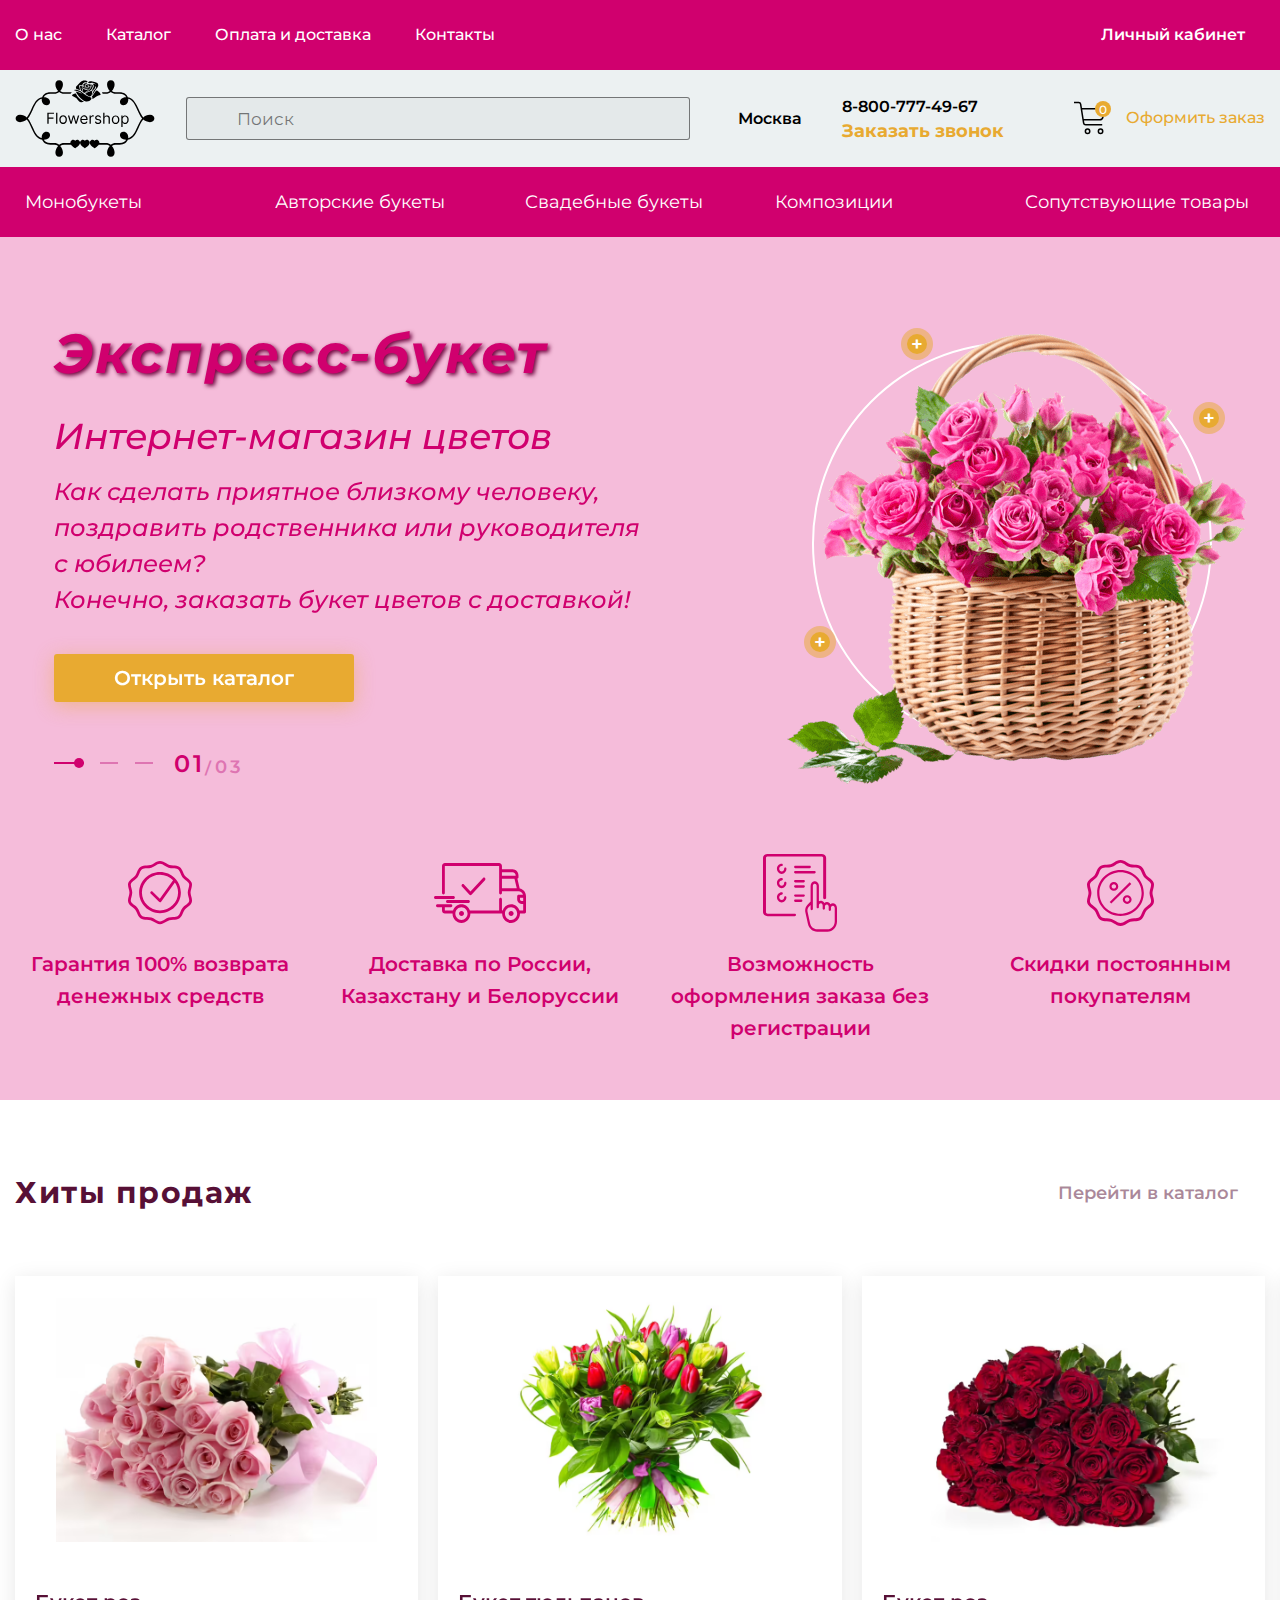
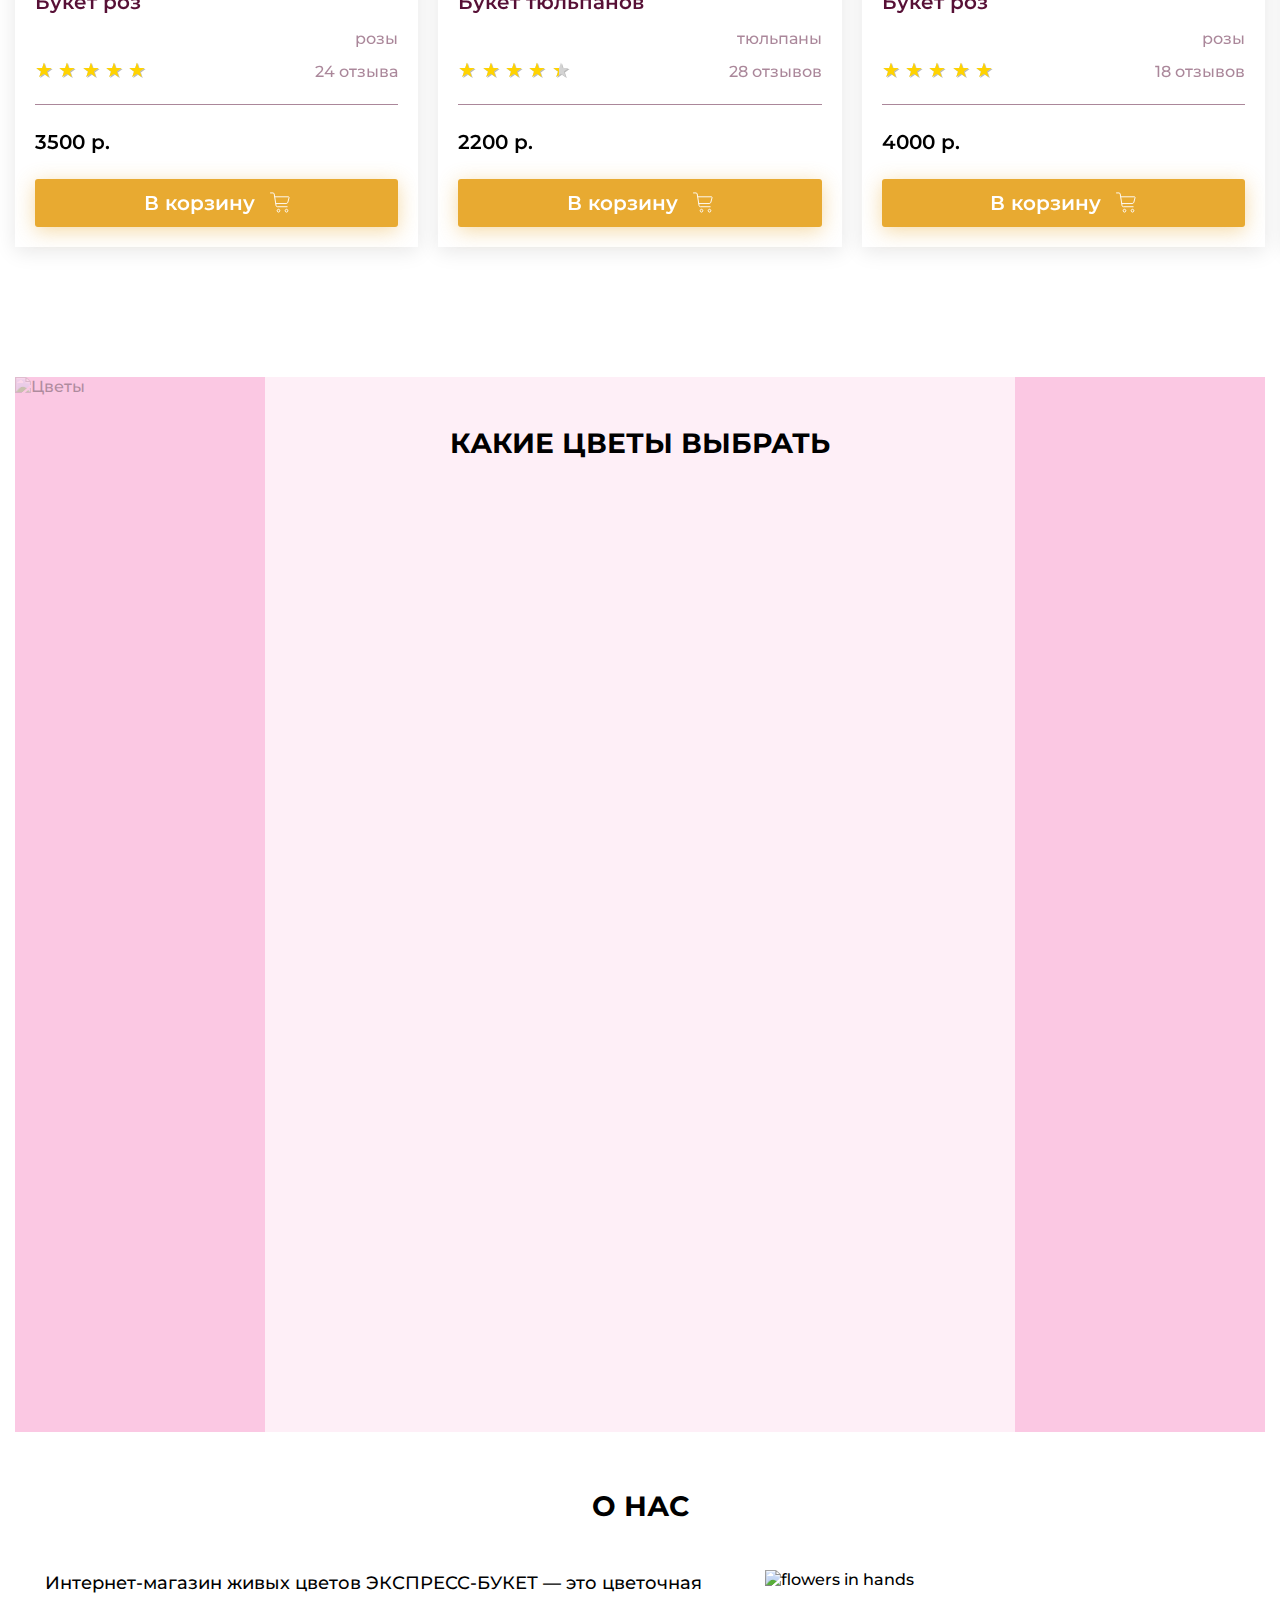
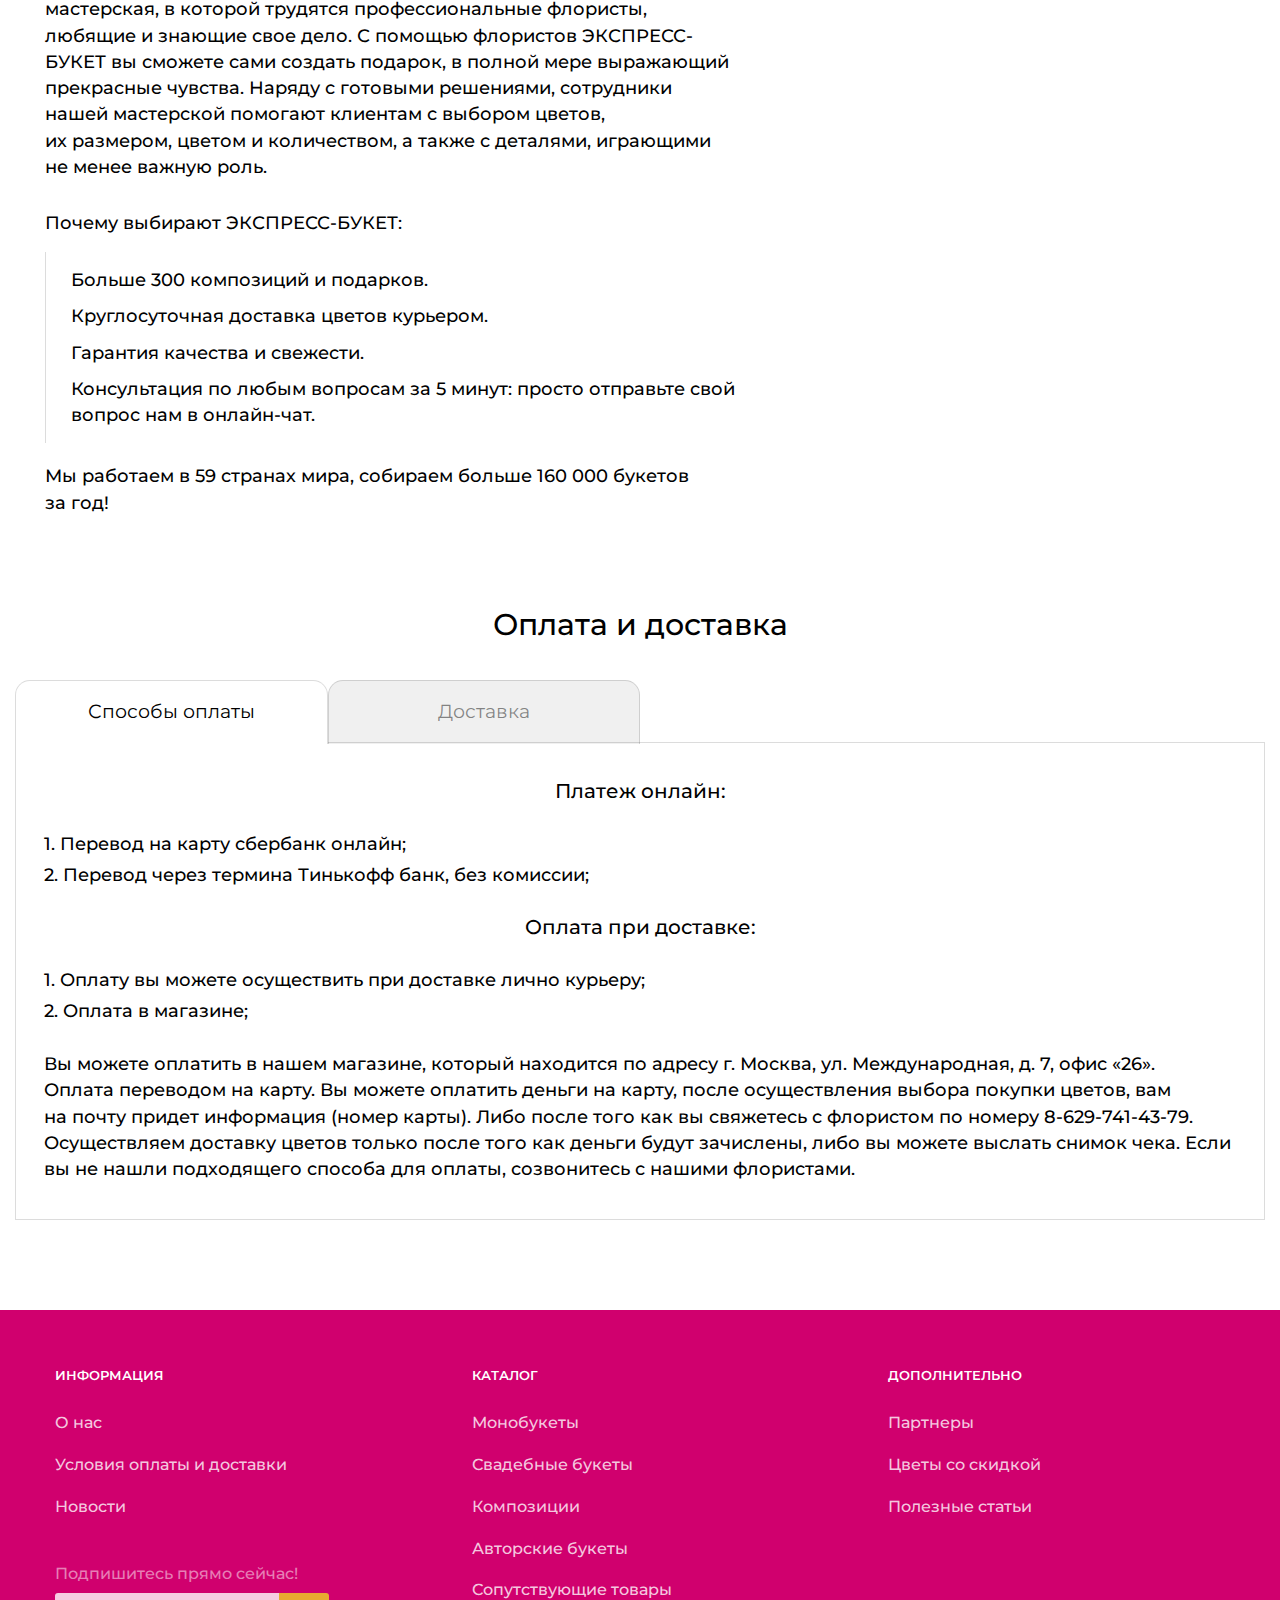
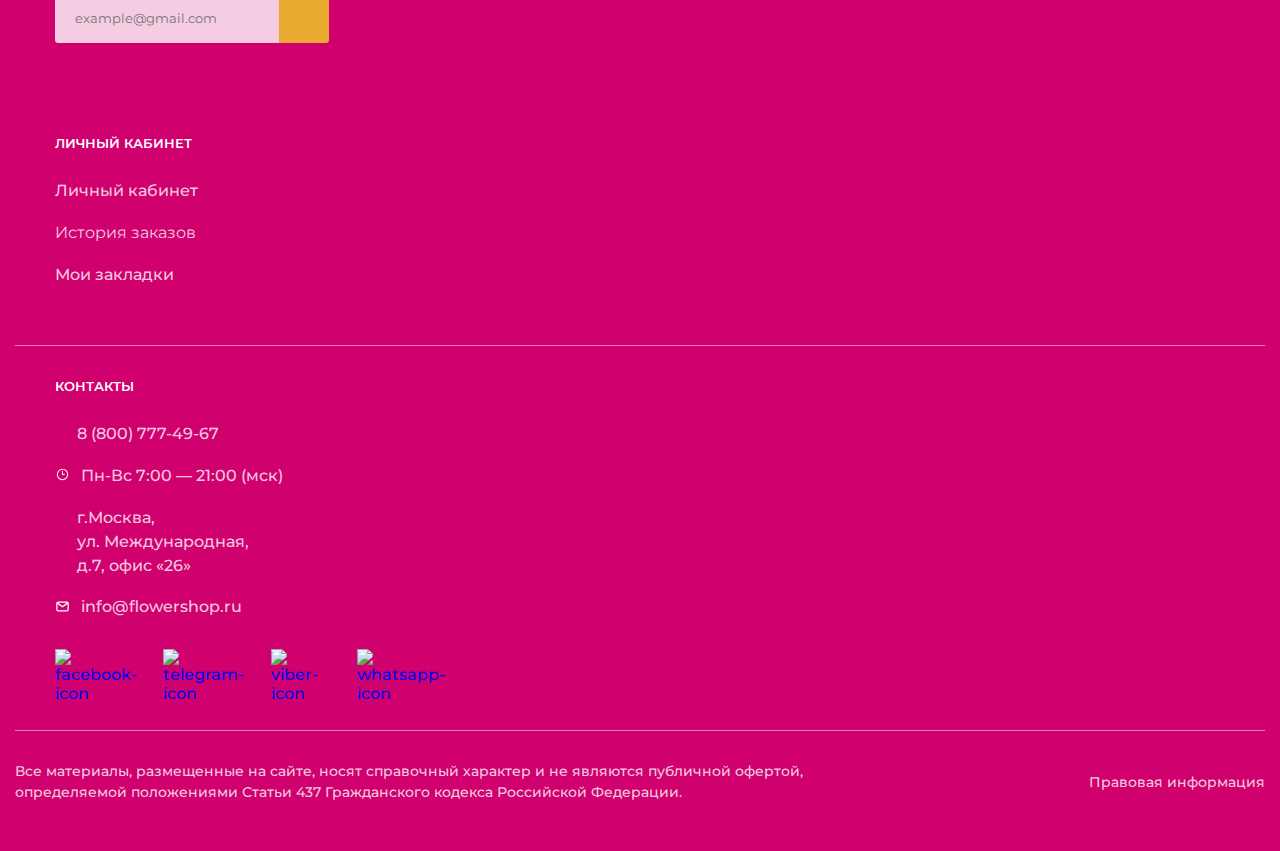
==== index.html @ 15060a53 "Add files via upload" ====
<!DOCTYPE html>
<html lang="ru">
  <head>
    <meta charset="UTF-8">
    <meta http-equiv="X-UA-Compatible" content="IE=edge">
    <meta name="viewport" content="width=device-width, initial-scale=1.0">
    <meta name="description" content="Flowershop. Delivery. E-commerce">

    <link rel="icon" href="./favicon.ico">
    <link rel="icon" href="./files/favicon.svg" type="image/svg+xml">
    <link rel="apple-touch-icon" sizes="180x180" href="./files/apple-touch-icon.png">
    <link rel="manifest" href="./files/site.webmanifest">

    <!-- <script src="https://api-maps.yandex.ru/2.1/?apikey=0401e6a7-9541-4480-8a54-eed6229743ea&lang=ru_RU&_v=20240119103623"></script> -->
    <link rel="preconnect" href="https://fonts.googleapis.com">
    <link rel="preconnect" href="https://fonts.gstatic.com" crossorigin>
    <link href="https://fonts.googleapis.com/css2?family=Montserrat:wght@400;500;600;700&display=swap&_v=20240119103623" rel="stylesheet">
    <link rel="stylesheet" href="css/style.min.css?_v=20240119103623">
    <title>Экспресс-букет</title>
</head>
  <body style="height:100vh;overflow:hidden">
      <div class="loader">
          <div class="loader__inner"></div>
      </div>
    <div class="wrapper">

      <header class="header" id="header">

    <div class="header__top top-header">
        <div class="top-header__container">
            <nav class="top-header__menu menu-top-header">
                <ul data-da="menu__body,0,991.98" class="menu-top-header__list">
                    <li class="menu-top-header__item"><a href="index.html#about" class="menu-top-header__link"><span>О нас</span></a></li>
                    <li class="menu-top-header__item menu-top-header__item_catalog"><a href="catalog.html"  class="menu-top-header__link menu-top-header__link_catalog _icon-arrowdown"><span>Каталог</span></a></li>
                    <li class="menu-top-header__item"><a href="index.html#payment" class="menu-top-header__link"><span>Оплата и доставка</span></a></li>
                    <!-- <li class="menu-top-header__item"><a href="catalog.html" class="menu-top-header__link"><span>Каталог</span></a></li> -->
                    <li class="menu-top-header__item"><a href="#contacts" class="menu-top-header__link"><span>Контакты</span></a></li>
                </ul>
            </nav>
            <button data-popup="#login" class="top-header__user _icon-user popup-link" aria-label="Войти в личный кабинет"><span>Личный кабинет</span></button>

<div id="login" class="popup popup_login">
    <div class="popup_login__body popup__body">
        <div class="popup_login__content popup__content">
            <button class="popup_login__close popup__close close-popup">Х</button>
            <div class="popup_login__title popup__title">Вход</div>
            <form>
                <div class="popup_login__email">
                    <label for="email" class="popup_login__text popup__text">Имя пользователя или Email</label>
                    <input id="email" type="text" autocomplete="on">
                </div>
                <div class="popup_login__password">
                    <label for="password" class="popup_login__text popup__text">Пароль</label>
                    <input id="password" type="password">
                    <a href="#!" class="popup_login__link">Забыли пароль?</a>
                </div>
                <a href="personal.html" class="popup_login__btn popup__button button">Войти</a>
            </form>
            <a href="#!" class="popup_login__link">Регистрация</a>
        </div>
    </div>
</div>

            <nav hidden class="menu">
                <button type="button" class="menu__icon icon-menu" aria-label="Кнопка открытия меню"><span></span></button>
                <div class="menu__body"></div>
            </nav>
        </div>
    </div>

    <div class="header__body body-header">
        <div class="body-header__container">
            <a href="index.html" class="body-header__logo">
                <img class="body-header__logo-img" src="img/icons/logo.svg" alt="logo" width="140" height="77">
            </a>
            <div data-da="catalog-header__container,0,479.98" class="body-header__search">
                <form action="#" class="search-header">
                    <button type="submit" class="search-header__button _icon-search" aria-label="Search"></button>
                    <input autocomplete="off" type="text" name="form[]" data-error="Ошибка" placeholder="Поиск" class="search-header__input">
                </form>
            </div>
            <div class="body-header__actions actions-header">
                <a href="#contacts" class="actions-header__location _icon-location"><span>Москва</span></a>
                <div data-da="top-header__container,0,991.98" class="actions-header__phones phones-header">
                    <div data-spollers class="phones-header__items">
                        <div class="phones-header__item">
                            <a href="tel:88007774967" class="phones-header__phone" aria-label="Позвонить нам по номеру 8-800-777-49-67"><span>8-800-777-49-67</span></a>
                            <button type="button" data-spoller class="phones-header__arrow _icon-arrowdown" aria-label="Открыть список номеров"></button>
                            <ul class="phones-header__list">
                                <li><a href="tel:88007774968" class="phones-header__phone">8-800-777-49-68</a></li>
                                <li><a href="tel:88007774969" class="phones-header__phone">8-800-777-49-69</a></li>
                                <li><a href="tel:88007774970" class="phones-header__phone">8-800-777-49-70</a></li>
                            </ul>
                        </div>
                    </div>
                    <button type="button" data-popup="#callback" class="phones-header__callback popup-link">Заказать звонок</button>

<div id="callback" class="popup popup_callback">
    <div class="popup_callback__body popup__body">
        <div class="popup_callback__content popup__content">
            <button class="popup_callback__close popup__close close-popup">Х</button>
            <div class="popup_callback__title popup__title">Заказать обратный звонок</div>
            <form>
                <input type="text" placeholder="Ваше имя" name="callback-name">
                <input type="text" placeholder="Номер телефон" name="callback-phone" required="">
                <button class="popup_callback__button popup__button button" type="submit">Отправить</button>
            </form>
            <p>Нажимая на кнопку «Отправить», вы принимаете <a href="#!" class="popup_callback__link popup__link">соглашение на обработку персональных данных.</a></p>
        </div>

    </div>
</div>

                </div>
                <a href="catalog.html" data-da="top-header__container,2,991.98" class="actions-header__favourite _icon-favourite" aria-label="Перейти в избранное"></a>
                <div data-da="top-header__container,2,991.98">
                    <a href="#!"  data-popup="#cart" class="actions-header__cart cart-header popup-link">
                        <div class="cart-header__icon _icon-cart">
                            <img class="cart-header__icon-black" src="img/icons/cart-black.svg" alt="cart" width="32" height="34">
                            <img class="cart-header__icon-white" src="img/icons/cart-white.svg" alt="cart" width="32" height="34">
                            <span>0</span>
                        </div>
                        <div class="cart-header__body">
                            <!-- <div class="cart-header__sum">0 р.</div> -->
                            <div class="cart-header__link">Оформить заказ</div>
                        </div>
                    </a>

<div id="cart" class="popup popup_cart">
    <div class="popup_cart__body popup__body">
        <div class="popup_cart__content-wrapper">
            <button class="popup_cart__close popup__close close-popup">Х</button>
            <div class="popup_cart__content popup__content">

                <div class="popup_cart__title popup__title">Оформление заказа</div>
                <div class="popup_cart__block">
                    <div class="popup_cart__items">
                        <!-- <div class="popup_cart__item">                 
                            <div class="popup_cart__image">
                                <img src="../img/products-images/mono/herbers.jpg" alt="">
                            </div>
                            <div class="popup_cart__desc">Lorem ipsum.</div>
                            <div class="popup_cart__quantity quantity quantity-popup-cart ">
                                <button type="button" class="quantity-popup-cart__button quantity__button quantity__button_minus" data-sign="minus">-</button>
                                <form class="quantity-popup-cart__input quantity__input">
                                    <input  type="text" min="1" value="1">
                                </form>                             
                                <button type="button" class="quantity-popup-cart__button quantity__button quantity__button_plus" data-sign="plus">+</button> 
                            </div>
                            <div class="popup_cart__sum-block">
                                <div class="popup_cart__sum">4499.00<span>p.</span></div>
                            </div>                      
                            <buttom class="popup_cart__remove">x</buttom>  
                        </div>
                        
                        <div class="popup_cart__item">                     
                                <div class="popup_cart__image">
                                    <img src="../img/products-images/mono/herbers.jpg" alt="">
                                </div>
                                <div class="popup_cart__desc">Lorem ipsum.</div>
                                <div class="popup_cart__quantity quantity quantity-popup-cart ">
                                    <button type="button" class="quantity-popup-cart__button quantity__button quantity__button_minus" data-sign="minus">-</button>
                                    <form class="quantity-popup-cart__input quantity__input">
                                        <input  type="text" min="1" value="1">
                                    </form>                             
                                    <button type="button" class="quantity-popup-cart__button quantity__button quantity__button_plus" data-sign="plus">+</button> 
                                </div>
                                <div class="popup_cart__sum-block">
                                    <div class="popup_cart__sum"> 4499.00 <span> p.</span></div>
                                </div>                           
                                <buttom class="popup_cart__remove">x</buttom>  
                            </div> -->
                    </div>
                    <div class="popup_cart__lower-part">
                        <div class="popup_cart__delivery">
                            <div class="popup_cart__delivery-title">Доставка</div>
                            <div class="popup_cart__checkbox">
                                <input id="c_10" class="checkbox__input" type="radio" value="1" name="delivery">
                                <label for="c_10" class="checkbox__label"><span class="checkbox__text">Доставка курьером 200р.</span></label>
                            </div>
                            <div class="popup_cart__checkbox">
                                <input id="c_11" checked class="checkbox__input" type="radio" value="2" name="delivery">
                                <label for="c_11" class="checkbox__label"><span class="checkbox__text">Самовывоз</span></label>
                            </div>
                        </div>
                        <div class="popup_cart__total">Итого: <span></span></div>
                        <button type="button" class="popup_cart__button button">Оформить заказ</button>
                    </div>
                </div>

            </div>
        </div>
    </div>
</div>

<div id="notice" data-popup="self-closing" class="popup popup_notice">
    <div class="popup_notice__body popup__body">
        <div class="popup_notice__content popup__content">
            <div class="popup_notice__title popup__title">Товар добавлен в корзину</div>
            <div class="popup_notice__item">
                    <div class="popup_notice__image">
                        <!-- <img src="" alt=""> -->
                    </div>
                    <div class="popup_notice__text">
                        <div class="popup_notice__title"></div>
                        <div class="popup_notice__desc"></div>
                    </div>
                    <div class="popup_notice__price"></div>
            </div>
        </div>
    </div>
</div>

                </div>
            </div>
        </div>
    </div>

    <!-- <div class="header__catalog catalog-header">
        <div class="catalog-header__container">
            <nav class="catalog-header__menu menu-catalog">
                <button type="button" class="menu-catalog__back">
                    <img src="img/icons/arrow-left.svg" alt="arrow-left" width="20" height="20">Назад
                </button>
                <ul class="menu-catalog__list">
                    <li class="menu-catalog__item"><button data-parent="1" class="menu-catalog__link">Монобукеты</button></li>
                    <li class="menu-catalog__item"><button data-parent="2" class="menu-catalog__link">Авторские букеты</button></li>
                    <li class="menu-catalog__item"><button data-parent="3" class="menu-catalog__link">Свадебные букеты</button></li>
                    <li class="menu-catalog__item"><button data-parent="4" class="menu-catalog__link">Композиции</button></li>
                    <li class="menu-catalog__item"><button data-parent="5" class="menu-catalog__link">Сопутствующие товары</button></li>
                </ul>
                <div class="menu-catalog__sub-menu sub-menu-catalog">
                    <button type="button" class="sub-menu-catalog__back">
                        <img src="img/icons/arrow-left.svg" alt="arrow-left" width="20" height="20">Назад
                    </button>
                    
                    <div class="sub-menu-catalog__container">
                        <div hidden data-submenu="1" class="sub-menu-catalog__block">                              
                            <div class="sub-menu-catalog__category">
                                <a href="catalog.html" class="sub-menu-catalog__link-category">Розы</a>
                            </div>                                
                            <div class="sub-menu-catalog__category">
                                <a href="catalog.html" class="sub-menu-catalog__link-category">Гортензии</a>
                            </div>
                            <div class="sub-menu-catalog__category">
                                <a href="catalog.html" class="sub-menu-catalog__link-category">Тюльпаны</a>
                            </div>
                            <div class="sub-menu-catalog__category">
                                <a href="catalog.html" class="sub-menu-catalog__link-category">Лилии</a>
                            </div> 
                            <div class="sub-menu-catalog__category">
                                <a href="catalog.html" class="sub-menu-catalog__link-category">Хризантемы</a>
                            </div> 
                            <div class="sub-menu-catalog__category">
                                <a href="catalog.html" class="sub-menu-catalog__link-category">Пионы</a>
                            </div> 
                            <div class="sub-menu-catalog__category">
                                <a href="catalog.html" class="sub-menu-catalog__link-category">Подсолнухи</a>
                            </div> 
                            <div class="sub-menu-catalog__category">
                                <a href="catalog.html" class="sub-menu-catalog__link-category">Орхидеи</a>
                            </div>
                        </div>

                        <div hidden data-submenu="2" class="sub-menu-catalog__block"> 
                            <div class="sub-menu-catalog__category">
                                <a href="catalog.html" class="sub-menu-catalog__link-category">до 2000р.</a>
                            </div>
                            <div class="sub-menu-catalog__category">
                                <a href="catalog.html" class="sub-menu-catalog__link-category">от 2000 до 4000р.</a>
                            </div>  
                            <div class="sub-menu-catalog__category">
                                <a href="catalog.html" class="sub-menu-catalog__link-category">от 4000р.</a>
                            </div>                            
                        </div>      
                        
                        <div hidden data-submenu="3" class="sub-menu-catalog__block">
                            <div class="sub-menu-catalog__category">
                                <a href="catalog.html" class="sub-menu-catalog__link-category">Каллы</a>
                            </div>
                            <div class="sub-menu-catalog__category">
                                <a href="catalog.html" class="sub-menu-catalog__link-category">Гортензии</a>
                            </div>                            
                            <div class="sub-menu-catalog__category">
                                <a href="catalog.html" class="sub-menu-catalog__link-category">Лилии</a>
                            </div> 
                            <div class="sub-menu-catalog__category">
                                <a href="catalog.html" class="sub-menu-catalog__link-category">Розы</a>
                            </div>                             
                            <div class="sub-menu-catalog__category">
                                <a href="catalog.html" class="sub-menu-catalog__link-category">Орхидеи</a>
                            </div> 
                            <div class="sub-menu-catalog__category">
                                <a href="catalog.html" class="sub-menu-catalog__link-category">Микс</a>
                            </div>        
                        </div>
                        <div hidden data-submenu="4" class="sub-menu-catalog__block">                                
                            <div class="sub-menu-catalog__category">
                                <a href="catalog.html" class="sub-menu-catalog__link-category">В коробке</a>
                            </div>                             
                            <div class="sub-menu-catalog__category">
                                <a href="catalog.html" class="sub-menu-catalog__link-category">В корзине</a>
                            </div>                       
                        </div>
                        <div hidden data-submenu="5" class="sub-menu-catalog__block">
                            <div class="sub-menu-catalog__category">
                                <a href="catalog.html" class="sub-menu-catalog__link-category">Фруктовые наборы</a>
                            </div>
                            <div class="sub-menu-catalog__category">
                                <a href="catalog.html" class="sub-menu-catalog__link-category">Открытки</a>
                            </div> 
                            <div class="sub-menu-catalog__category">
                                <a href="catalog.html" class="sub-menu-catalog__link-category">Мягкие игрушки</a>
                            </div>
                            <div class="sub-menu-catalog__category">
                                <a href="catalog.html" class="sub-menu-catalog__link-category">Сладкие подарки</a>
                            </div> 
                            <div class="sub-menu-catalog__category">
                                <a href="catalog.html" class="sub-menu-catalog__link-category">Воздушные шары</a>
                            </div>                                 
                        </div> 
                    </div>                  

                </div> 
            </nav>
        </div>
    </div> -->

    <div class="header__catalog catalog-header">
        <div class="catalog-header__container">
            <nav class="catalog-header__menu menu-catalog">
                <button type="button" class="menu-catalog__back">
                    <img src="img/icons/arrow-left.svg" alt="arrow-left" width="20" height="20">Назад
                </button>
                <ul class="menu-catalog__list">
                    <li class="menu-catalog__item"><button data-parent="1" class="menu-catalog__link">Монобукеты</button></li>
                    <li class="menu-catalog__item"><button data-parent="2" class="menu-catalog__link">Авторские букеты</button></li>
                    <li class="menu-catalog__item"><button data-parent="3" class="menu-catalog__link">Свадебные букеты</button></li>
                    <li class="menu-catalog__item"><button data-parent="4" class="menu-catalog__link">Композиции</button></li>
                    <li class="menu-catalog__item"><button data-parent="5" class="menu-catalog__link">Сопутствующие товары</button></li>
                </ul>
                <div class="menu-catalog__sub-menu sub-menu-catalog">
                    <button type="button" class="sub-menu-catalog__back">
                        <img src="img/icons/arrow-left.svg" alt="arrow-left" width="20" height="20">Назад
                    </button>

                    <div class="sub-menu-catalog__container">
                        <div hidden data-submenu="1" class="sub-menu-catalog__block">
                            <div class="sub-menu-catalog__category">
                                <a href="catalog.html" class="sub-menu-catalog__link-category">Розы</a>
                            </div>
                            <div class="sub-menu-catalog__category">
                                <a href="catalog.html" class="sub-menu-catalog__link-category">Гортензии</a>
                            </div>
                            <div class="sub-menu-catalog__category">
                                <a href="catalog.html" class="sub-menu-catalog__link-category">Тюльпаны</a>
                            </div>
                            <div class="sub-menu-catalog__category">
                                <a href="catalog.html" class="sub-menu-catalog__link-category">Лилии</a>
                            </div>
                            <div class="sub-menu-catalog__category">
                                <a href="catalog.html" class="sub-menu-catalog__link-category">Хризантемы</a>
                            </div>
                            <div class="sub-menu-catalog__category">
                                <a href="catalog.html" class="sub-menu-catalog__link-category">Пионы</a>
                            </div>
                            <div class="sub-menu-catalog__category">
                                <a href="catalog.html" class="sub-menu-catalog__link-category">Подсолнухи</a>
                            </div>
                            <div class="sub-menu-catalog__category">
                                <a href="catalog.html" class="sub-menu-catalog__link-category">Орхидеи</a>
                            </div>
                        </div>

                        <div hidden data-submenu="2" class="sub-menu-catalog__block">
                            <div class="sub-menu-catalog__category">
                                <a href="catalog.html" class="sub-menu-catalog__link-category">до 2000р.</a>
                            </div>
                            <div class="sub-menu-catalog__category">
                                <a href="catalog.html" class="sub-menu-catalog__link-category">от 2000 до 4000р.</a>
                            </div>
                            <div class="sub-menu-catalog__category">
                                <a href="catalog.html" class="sub-menu-catalog__link-category">от 4000р.</a>
                            </div>
                        </div>

                        <div hidden data-submenu="3" class="sub-menu-catalog__block">
                            <div class="sub-menu-catalog__category">
                                <a href="catalog.html" class="sub-menu-catalog__link-category">Каллы</a>
                            </div>
                            <div class="sub-menu-catalog__category">
                                <a href="catalog.html" class="sub-menu-catalog__link-category">Гортензии</a>
                            </div>
                            <div class="sub-menu-catalog__category">
                                <a href="catalog.html" class="sub-menu-catalog__link-category">Лилии</a>
                            </div>
                            <div class="sub-menu-catalog__category">
                                <a href="catalog.html" class="sub-menu-catalog__link-category">Розы</a>
                            </div>
                            <div class="sub-menu-catalog__category">
                                <a href="catalog.html" class="sub-menu-catalog__link-category">Орхидеи</a>
                            </div>
                            <div class="sub-menu-catalog__category">
                                <a href="catalog.html" class="sub-menu-catalog__link-category">Микс</a>
                            </div>
                        </div>
                        <div hidden data-submenu="4" class="sub-menu-catalog__block">
                            <div class="sub-menu-catalog__category">
                                <a href="catalog.html" class="sub-menu-catalog__link-category">В коробке</a>
                            </div>
                            <div class="sub-menu-catalog__category">
                                <a href="catalog.html" class="sub-menu-catalog__link-category">В корзине</a>
                            </div>
                        </div>
                        <div hidden data-submenu="5" class="sub-menu-catalog__block">
                            <div class="sub-menu-catalog__category">
                                <a href="catalog.html" class="sub-menu-catalog__link-category">Фруктовые наборы</a>
                            </div>
                            <div class="sub-menu-catalog__category">
                                <a href="catalog.html" class="sub-menu-catalog__link-category">Открытки</a>
                            </div>
                            <div class="sub-menu-catalog__category">
                                <a href="catalog.html" class="sub-menu-catalog__link-category">Мягкие игрушки</a>
                            </div>
                            <div class="sub-menu-catalog__category">
                                <a href="catalog.html" class="sub-menu-catalog__link-category">Сладкие подарки</a>
                            </div>
                            <div class="sub-menu-catalog__category">
                                <a href="catalog.html" class="sub-menu-catalog__link-category">Воздушные шары</a>
                            </div>
                        </div>
                    </div>

                </div>
            </nav>
        </div>
    </div>
</header>

      <main class="page page_home">

        <section class="page__main-block main-block">
          <div class="main-block__container">
            <div class="main-block__body">

              <div class="swiper main-block__slider">
                <div class="main-block__swiper swiper-wrapper">

                  <div class="main-block__slide slide-main-block swiper-slide">
                    <div  class="slide-main-block__content">
                      <h2 data-swiper-parallax="-100" class="slide-main-block__title">Экспресс-букет</h2>
                      <div data-swiper-parallax="-150" class="slide-main-block__sub-title">Интернет-магазин цветов</div>
                      <div data-swiper-parallax="-200" class="slide-main-block__text">
                        Как сделать приятное близкому человеку, поздравить родственника или руководителя с юбилеем?<br />
                        Конечно, заказать букет цветов с доставкой!
                        <a href="catalog.html" class="slide-main-block__button button">Открыть каталог</a>
                      </div>
                    </div>

                  </div>
                  <div class="main-block__slide slide-main-block swiper-slide">
                    <div  class="slide-main-block__content">
                      <h2 data-swiper-parallax="-100" class="slide-main-block__title">Экспресс-букет</h2>
                      <div data-swiper-parallax="-150" class="slide-main-block__sub-title">Интернет-магазин цветов</div>
                      <div data-swiper-parallax="-200" class="slide-main-block__text">
                        Скидка 15% на первый заказ!<br />
                        Сроки акции: с 10.05.23 по 31.05.23.<br />
                        С полными правилами акции можно ознакомиться <a href="#" class="slide-main-block__link">здесь.</a>
                        <a href="catalog.html" class="slide-main-block__button button">Открыть каталог</a>
                      </div>
                    </div>
                  </div>

                  <div class="main-block__slide slide-main-block swiper-slide">
                    <div  class="slide-main-block__content">
                      <h2 data-swiper-parallax="-100" class="slide-main-block__title">Экспресс-букет</h2>
                      <div data-swiper-parallax="-150" class="slide-main-block__sub-title">Интернет-магазин цветов</div>
                      <div data-swiper-parallax="-200" class="slide-main-block__text">
                        Мы доставим радость вашим близким.<br />
                        Выбирайте все, что душе угодно.
                        <a href="catalog.html" class="slide-main-block__button button">Открыть каталог</a>
                      </div>
                    </div>
                  </div>

                </div>
                <div class="main-block__controll controll-main-block swiper-pagination">
                  <div class="controll-main-block__dots"></div>
                  <div class="controll-main-block__fraction fraction-controll">
                    <span class="fraction-controll__current">01</span> / <span class="fraction-controll__all">0</span>
                  </div>
                </div>

              </div>
              <div class="main-block__media media-main-block">
                <div class="media-main-block__body">
                  <div class="media-main-block__image">
                    <!-- <picture>                        
                        <source type="image/png" srcset="img/mainpage/main-block/flowers-300.png 1x, img/mainpage/main-block/flowers-511.png 2x" media="(max-width: 395px)">                        
                        <source type="image/png" srcset="img/mainpage/main-block/flowers-511.png 1x, img/mainpage/main-block/flowers-1022.png 2x"> 
                        <img src="img/mainpage/main-block/flowers-511.png" width="460" height="450" alt="flowers">
                    </picture> -->
                    <!-- <img src="img/mainpage/main-block/flowers-511.png" width="460" height="450" alt="flowers"
                          srcset="img/mainpage/main-block/flowers-300.png 300w, 
                                  img/mainpage/main-block/flowers-511.png 511w,
                                  img/mainpage/main-block/flowers-1022.png 1022w"
            
                          sizes="
                                (min-resolution: 2dppx) and (max-width: 395px) 511px,
                                (min-resolution: 2dppx) and (min-width: 396px) 1022px,

                                (min-resolution: 1dppx) and (max-width: 395px) 300px,
                                (min-resolution: 1dppx) and (min-width: 396px) 511px"> -->
                        <img src="img/mainpage/main-block/flowers-460.png" srcset="img/mainpage/main-block/flowers-460.png 1.5x, img/mainpage/main-block/flowers-920.png 2x" width="460" height="450" alt="flowers">
                  </div>

                  <div class="media-main-block__tips">
                    <a href="#payment" data-tippy-content="как сделать заказ" class="media-main-block__tip media-main-block__tip_1"><span>+</span></a>
                    <a href="#info" data-tippy-content="что выбрать" class="media-main-block__tip media-main-block__tip_2"><span>+</span></a>
                    <a href="#payment" data-tippy-content="как оплатить" class="media-main-block__tip media-main-block__tip_3"><span>+</span></a>
                  </div>
                </div>
              </div>
            </div>
            <div class="main-block__advantages advantages-main">
              <div class="advantages-main__item">
                <div class="advantages-main__icon">
                  <img src="img/mainpage/icons/check-icon.svg" alt="Иконка галочки" width="64" height="64">
                </div>
                <div class="advantages-main__text">Гарантия 100% возврата
                  денежных средств</div>
              </div>
              <div class="advantages-main__item">
                <div class="advantages-main__icon">
                  <img src="img/mainpage/icons/car.svg" alt="Иконка грузовика" width="92" height="60">
                </div>
                <div class="advantages-main__text">Доставка по России,
                  Казахстану и Белоруссии
                </div>
              </div>
              <div class="advantages-main__item">
                <div class="advantages-main__icon">
                  <img src="img/mainpage/icons/checklist.svg" alt="Иконка списка" width="74" height="78">
                </div>
                <div class="advantages-main__text">Возможность оформления
                  заказа без регистрации
                </div>
              </div>
              <div class="advantages-main__item">
                <div class="advantages-main__icon">
                  <img src="img/mainpage/icons/percent.svg" alt="Иконка процента" width="67" height="66">
                </div>
                <div class="advantages-main__text">Скидки постоянным
                  покупателям
                </div>
              </div>
            </div>
          </div>
        </section>

        <!-- <section class="page__catalog-cards catalog-cards">
          <div class="catalog-cards__container">

            <div class="catalog-cards__item item-catalog-cards">
              <div class="item-catalog-cards__body">
                <h3 class="item-catalog-cards__title">
                  <a href="" class="item-catalog-cards__link-title">Монобукеты</a>
                </h3>
                <ul class="item-catalog-cards__list">
                  <li class="item-catalog-cards__item"><a href="" class="item-catalog-cards__link">Розы</a></li>
                  <li class="item-catalog-cards__item"><a href="" class="item-catalog-cards__link">Пионы</a></li>
                  <li class="item-catalog-cards__item"><a href="" class="item-catalog-cards__link">Герберы</a></li>
                  <li class="item-catalog-cards__item"><a href="" class="item-catalog-cards__link">Смотреть все</a></li>
                </ul>                
              </div>
              <div class="item-catalog-cards__image">
                <img src="img/mainpage/catalog-cards/01.png" alt="букет">
              </div>
            </div>

            <div class="catalog-cards__item item-catalog-cards">
              <div class="item-catalog-cards__body">
                <h3 class="item-catalog-cards__title">
                  <a href="" class="item-catalog-cards__link-title">Авторские букеты</a>
                </h3>
                <ul class="item-catalog-cards__list">
                  <li class="item-catalog-cards__item"><a href="" class="item-catalog-cards__link">Розы</a></li>
                  <li class="item-catalog-cards__item"><a href="" class="item-catalog-cards__link">Пионы</a></li>
                  <li class="item-catalog-cards__item"><a href="" class="item-catalog-cards__link">Герберы</a></li>
                  <li class="item-catalog-cards__item"><a href="" class="item-catalog-cards__link">Смотреть все</a></li>
                </ul>                
              </div>
              <div class="item-catalog-cards__image">
                <img src="img/mainpage/catalog-cards/02.png" alt="букет">
              </div>
            </div>
            <div class="catalog-cards__item item-catalog-cards">
              <div class="item-catalog-cards__body">
                <h3 class="item-catalog-cards__title">
                  <a href="" class="item-catalog-cards__link-title">Свадебные букеты</a>
                </h3>
                <ul class="item-catalog-cards__list">
                  <li class="item-catalog-cards__item"><a href="" class="item-catalog-cards__link">Розы</a></li>
                  <li class="item-catalog-cards__item"><a href="" class="item-catalog-cards__link">Пионы</a></li>
                  <li class="item-catalog-cards__item"><a href="" class="item-catalog-cards__link">Герберы</a></li>
                  <li class="item-catalog-cards__item"><a href="" class="item-catalog-cards__link">Смотреть все</a></li>
                </ul>                
              </div>
              <div class="item-catalog-cards__image">
                <img src="img/mainpage/catalog-cards/03.png" alt="букет">
              </div>
            </div>
            <div class="catalog-cards__item item-catalog-cards">
              <div class="item-catalog-cards__body">
                <h3 class="item-catalog-cards__title">
                  <a href="" class="item-catalog-cards__link-title">Композиции</a>
                </h3>
                <ul class="item-catalog-cards__list">
                  <li class="item-catalog-cards__item"><a href="" class="item-catalog-cards__link">Розы</a></li>
                  <li class="item-catalog-cards__item"><a href="" class="item-catalog-cards__link">Пионы</a></li>
                  <li class="item-catalog-cards__item"><a href="" class="item-catalog-cards__link">Герберы</a></li>
                  <li class="item-catalog-cards__item"><a href="" class="item-catalog-cards__link">Смотреть все</a></li>
                </ul>                
              </div>
              <div class="item-catalog-cards__image">
                <img src="img/mainpage/catalog-cards/04.png" alt="букет">
              </div>
            </div>
            <div class="catalog-cards__item item-catalog-cards">
              <div class="item-catalog-cards__body">
                <h3 class="item-catalog-cards__title">
                  <a href="" class="item-catalog-cards__link-title">Сопутствующие товары</a>
                </h3>
                <ul class="item-catalog-cards__list">
                  <li class="item-catalog-cards__item"><a href="" class="item-catalog-cards__link">Мягкие игрушки</a></li>
                  <li class="item-catalog-cards__item"><a href="" class="item-catalog-cards__link">Воздушные шары</a></li>
                  <li class="item-catalog-cards__item"><a href="" class="item-catalog-cards__link">Вкусные наборы</a></li>
                  <li class="item-catalog-cards__item"><a href="" class="item-catalog-cards__link">Открытки</a></li>
                </ul>                
              </div>
              <div class="item-catalog-cards__image">
                <img src="img/mainpage/catalog-cards/05.png" alt="букет">
              </div>
            </div>

          </div>
        </section> -->

        <section class="page__hits-products hits-products">
            <div class="hits-products-slider products-slider">
                <div class="hits-products-slider__container products-slider__container">
                    <div class="hits-products-slider__header products-slider__header">
                        <h2 class="hits-products-slider__title products-slider__title">Хиты продаж</h2>
                        <a href="catalog.html" class="hits-products-slider__more products-slider__more">Перейти в каталог</a>
                    </div>
                    <div class="hits-products-slider__slider products-slider__slider">
                        <div class="products-slider__swiper">

                        </div>
                        <div class="hits-products-slider__dots products-slider__dots"></div>
                    </div>
                </div>
            </div>
        </section>

        <section class="page__info info" id="info">
          <div class="info__container">
            <div class="info__wrapper">
                <picture class="info__bg" >
                    <source type="image/avif" srcset="img/pixel.avif" data-srcset="img/mainpage/flowers-bg-mini.avif 1x, img/mainpage/flowers-bg.avif 2x" media="(max-width: 767px)">
                    <source type="image/webp" srcset="img/pixel.webp" data-srcset="img/mainpage/flowers-bg-mini.webp 1x, img/mainpage/flowers-bg.webp 2x" media="(max-width: 767px)">
                    <source type="image/jpg" srcset="img/pixel.png" data-srcset="img/mainpage/flowers-bg-mini.jpeg 1x, img/mainpage/flowers-bg.jpeg 2x" media="(max-width: 767px)">
                    <source type="image/avif" srcset="img/pixel.avif" data-srcset="img/mainpage/flowers-bg.avif">
                    <source type="image/webp" srcset="img/pixel.webp" data-srcset="img/mainpage/flowers-bg.webp">

                    <img src="img/pixel.png" data-nocover width="1590" height="1080" data-src="img/mainpage/flowers-bg.jpeg" alt="Цветы">
                </picture>
                <div class="info__content">
                  <h5 class="info__main-title">Какие цветы выбрать</h5>

                  <ul class="info__list _anim-items _anim-no-hide">
                      <li class="info__item">Психологи считают, что цветы укрепляют взаимоотношения и сближают людей, повышают самооценку, дарят хорошее настроение, помогают женщине чувствовать себя женщиной — красивой, любимой, счастливой, особенной.</li>
                      <li class="info__item">
                          <h3 class="info__title">Какие цветы дарят детям и пожилым людям</h3>
                          <div class="info__desc">Детям принято вручать маленький округлый букетик цветов. Пожилым людям уместно подарить цветок в горшке, как символ долголетия и здоровья.</div>
                      </li>
                      <li class="info__item">
                          <h3 class="info__title">Какие букеты дарят мужчинам</h3>
                          <div class="info__desc">Букет для мужчины должен выглядеть просто и без излишеств. «Мужскими» цветами считаются розы, гвоздики, хризантемы, лилии, герберы и тюльпаны.</div>
                      </li>
                      <li class="info__item">
                          <h3 class="info__title">Какие цветы подарить девушке и что они обозначают</h3>
                          <p class="info__desc">
                            <span>Ромашки</span> и <span>пионы</span> часто дарят в начале отношений, они символизируют нежность и зарождение романтических чувств.<br>
                            <span>Ландыши</span> говорят о тайных чувствах.<br>
                            <span>Хризантемы и ирисы</span> — символы любви, веры и надежды на взаимность.
                          </p>
                      </li>
                      <li class="info__item">
                          <p class="info__desc">
                            <span>Букет фиалок</span> расскажет о том, что человек дорожит дружбой. <br>
                            <span>Розы</span> чаще всего сообщают о любви. Цвет также имеет значение. Розовые и кремовые бутоны означают нежность и искренность, красные — страсть и притяжение.
                          </p>
                      </li>
                  </ul>
              </div>
            </div>
          </div>
        </section>

        <section id="about" class="page__about about" >
            <div class="about__container">
              <h3 class="about__main-title">О нас</h3>
              <div class="about__holder">
                  <div class="about__us">
                      <p class="about__desc">Интернет-магазин живых цветов ЭКСПРЕСС-БУКЕТ — это цветочная мастерская, в которой трудятся профессиональные флористы, любящие и знающие свое дело. С помощью флористов ЭКСПРЕСС-БУКЕТ вы сможете сами создать подарок, в полной мере выражающий прекрасные чувства. Наряду с готовыми решениями, сотрудники нашей мастерской помогают клиентам с выбором цветов, их размером, цветом и количеством, а также с деталями, играющими не менее важную роль.
                      </p>
                      <p class="about__adv-title"> Почему выбирают ЭКСПРЕСС-БУКЕТ:</p>
                          <ul class="about__adv">
                              <li class="about__adv-item">Больше 300 композиций и подарков.</li>
                              <li class="about__adv-item">Круглосуточная доставка цветов курьером.</li>
                              <li class="about__adv-item">Гарантия качества и свежести.</li>
                              <li class="about__adv-item">Консультация по любым вопросам за 5 минут: просто отправьте свой вопрос нам в онлайн-чат.</li>
                          </ul>
                      <p class="about__desc">Мы работаем в 59 странах мира, собираем больше 160 000 букетов за год!</p>
                  </div>
                  <div class="about__photo">
                    <picture >
                        <source type="image/avif" srcset="img/pixel.avif" data-srcset="img/mainpage/flowersinhands-small.avif 1x, img/mainpage/flowersinhands.avif 2x">
                        <source type="image/webp" srcset="img/pixel.webp" data-srcset="img/mainpage/flowersinhands-small.webp 1x, img/mainpage/flowersinhands.webp 2x">
                        <source type="image/jpg" srcset="img/pixel.png" data-srcset="img/mainpage/flowersinhands-small.jpg 1x, img/mainpage/flowersinhands.jpg 2x">

                        <img src="img/pixel.png" width="500" height="500" data-src="img/mainpage/flowersinhands-small.jpg" alt="flowers in hands">
                    </picture>
                  </div>
              </div>
              <div class="about__info tabs" id="payment">
                  <h3 class="about__title">Оплата и доставка</h3>
                  <nav class="about__info-navigation">
                      <button type="submit" data-tab="tab-1" class="about__info-title _tab-active">Способы оплаты</button>
                      <button type="submit" data-tab="tab-2" class="about__info-title">Доставка</button>
                  </nav>
                  <div class="about__body">
                      <div data-tab-content id="tab-1" class="about__content">
                          <h5 class="about__subtitle">Платеж онлайн:</h5>
                          <ul class="about__list">
                              <li class="about__option">1. Перевод на карту сбербанк онлайн;</li>
                              <li class="about__option">2. Перевод через термина Тинькофф банк, без комиссии;</li>
                          </ul>
                          <h5 class="about__subtitle"> Оплата при доставке:</h5>
                          <ul class="about__list">
                              <li class="about__option">1. Оплату вы можете осуществить при доставке лично курьеру;</li>
                              <li class="about__option">2. Оплата в магазине;</li>
                          </ul>
                          <p>Вы можете оплатить в нашем магазине, который находится по адресу г. Москва, ул. Международная, д. 7, офис «26».</p>
                          <p>Оплата переводом на карту. Вы можете оплатить деньги на карту, после осуществления выбора покупки цветов, вам на почту придет информация (номер карты). Либо после того как вы свяжетесь с флористом по номеру 8-629-741-43-79. Осуществляем доставку цветов только после того как деньги будут зачислены, либо вы можете выслать снимок чека. Если вы не нашли подходящего способа для оплаты, созвонитесь с нашими флористами.</p>
                      </div>
                      <div data-tab-content id="tab-2"  class="about__content _hidden">
                          <h5 class="about__subtitle">Оплата и доставка</h5>
                          <div class="about__delivery">
                              <p>Мы работаем для вас ежедневно, осуществляем доставку нашим курьером: 24 часа, семь дней в неделю. Стоимость этой услуги бесплатно от 3000 рублей, кроме праздничных дней, от 500 рублей по городу, от 1000 рублей по России. Для установления стоимости доставки за границу свяжитесь с нашим оператором по номеру 8-629-741-43-79.</p>
                          </div>
                      </div>
                  </div>
              </div>
            </div>
        </section>

        <!-- <section class="page__sale-products sale-products">         
          <div class="sale-products-slider products-slider">
            <div class="sale-products-slider__container products-slider__container">
                <div class="sale-products-slider__header products-slider__header">
                    <h2 class="sale-products-slider__title products-slider__title">Специальное предложение</h2>
                    <a href="" class="sale-products-slider__more products-slider__more">Показать все</a>
                </div>
                <div class="sale-products-slider__slider products-slider__slider">
                    <div class="sale-products-slider__swiper products-slider__swiper">
        
                      <div class="sale-products-slider__slide products-slider__slide">
                            <article class="product-card">
                                <a href="" class="product-card__image">
                                    <span class="product-card__item-image-ibg product-card__item-image-ibg_contain">
                                        <img src="img/mainpage/products-images/pngegg (2).png" alt="Картинка">
                                    </span>
                                </a>
                                <div class="product-card__body">
                                    <h4 class="product-card__title">
                                        <a href="" class="product-card__link-title">Свадебный букет 1</a>
                                    </h4>
                                    <div class="product-card__info info-product-card">
                                        <div class="info-product-card__size">20 шт</div>
                                        <div class="info-product-card__materials">розы</div>
                                    </div>
                                    <div class="product-card__rating rating rating_set">
                                        <div class="rating__body">
                                            <div class="rating__active"></div>
                                            <div class="rating__items">
                                                <input type="radio" class="rating__item" value="1" name="rating">
                                                <input type="radio" class="rating__item" value="2" name="rating">
                                                <input type="radio" class="rating__item" value="3" name="rating">
                                                <input type="radio" class="rating__item" value="4" name="rating">
                                                <input type="radio" class="rating__item" value="5" name="rating">
                                            </div>                                    
                                        </div>
                                        <div class="rating__value">0</div>
                                        <div class="rating__info">12 отзывов</div>
                                    </div>
                                    <div class="product-card__footer">
                                        <div class="product-card__price">2700 р.</div>
                                        <a href="" class="product-card__compare _icon-compare"></a>
                                        <a href="" class="product-card__favourite _icon-favourite"></a>
                                    </div>
                                    <button class="product-card__cart button"><span class="">В корзину
                                        </span><img src="img/icons/cart-white.svg" alt="иконка корзины">
                                    </button>
                                </div>
                            </article>
                      </div>

                      <div class="sale-products-slider__slide products-slider__slide">
                          <article class="product-card">
                              <a href="" class="product-card__image">
                                  <span class="product-card__item-image-ibg product-card__item-image-ibg_contain">
                                      <img src="img/mainpage/products-images/fonwall.ru_plant-flower-purple-petal-srfa (2).jpeg" alt="Картинка">
                                  </span>
                              </a>
                              <div class="product-card__body">
                                  <h4 class="product-card__title">
                                      <a href="" class="product-card__link-title">Свадебный букет2</a>
                                  </h4>
                                  <div class="product-card__info info-product-card">
                                      <div class="info-product-card__size">20 шт</div>
                                      <div class="info-product-card__materials">розы</div>
                                  </div>
                                  <div class="product-card__rating rating rating_set">
                                      <div class="rating__body">
                                          <div class="rating__active"></div>
                                          <div class="rating__items">
                                              <input type="radio" class="rating__item" value="1" name="rating">
                                              <input type="radio" class="rating__item" value="2" name="rating">
                                              <input type="radio" class="rating__item" value="3" name="rating">
                                              <input type="radio" class="rating__item" value="4" name="rating">
                                              <input type="radio" class="rating__item" value="5" name="rating">
                                          </div>                                    
                                      </div>
                                      <div class="rating__value">0</div>
                                      <div class="rating__info">12 отзывов</div>
                                  </div>
                                  <div class="product-card__footer">
                                      <div class="product-card__price">2700 р.</div>
                                      <a href="" class="product-card__compare _icon-compare"></a>
                                      <a href="" class="product-card__favourite _icon-favourite"></a>
                                  </div>
                                  <button class="product-card__cart button"><span class="">В корзину</span><img src="img/icons/cart-white.svg" alt="иконка корзины"></button>
                              </div>
                          </article>
                      </div>

                      <div class="sale-products-slider__slide products-slider__slide">
                        <article class="product-card">
                            <a href="" class="product-card__image">
                                <span class="product-card__item-image-ibg product-card__item-image-ibg_contain">
                                    <img src="img/mainpage/products-images/thomas-william-T4sn1Nw1f98-unsplash.jpg" alt="Картинка">
                                </span>
                            </a>
                            <div class="product-card__body">
                                <h4 class="product-card__title">
                                    <a href="" class="product-card__link-title">Свадебный букет3</a>
                                </h4>
                                <div class="product-card__info info-product-card">
                                    <div class="info-product-card__size">20 шт</div>
                                    <div class="info-product-card__materials">розы</div>
                                </div>
                                <div class="product-card__rating rating rating_set">
                                    <div class="rating__body">
                                        <div class="rating__active"></div>
                                        <div class="rating__items">
                                            <input type="radio" class="rating__item" value="1" name="rating">
                                            <input type="radio" class="rating__item" value="2" name="rating">
                                            <input type="radio" class="rating__item" value="3" name="rating">
                                            <input type="radio" class="rating__item" value="4" name="rating">
                                            <input type="radio" class="rating__item" value="5" name="rating">
                                        </div>                                    
                                    </div>
                                    <div class="rating__value">0</div>
                                    <div class="rating__info">12 отзывов</div>
                                </div>
                                <div class="product-card__footer">
                                    <div class="product-card__price">2700 р.</div>
                                    <a href="" class="product-card__compare _icon-compare"></a>
                                    <a href="" class="product-card__favourite _icon-favourite"></a>
                                </div>
                                <button class="product-card__cart button"><span class="">В корзину</span><img src="img/icons/cart-white.svg" alt="иконка корзины"></button>
                            </div>
                        </article>
                      </div>
                
                    </div>
                    <div class="sale-products-slider__dots products-slider__dots"></div>
                </div>
            </div>
          </div> 
        </section>  -->

      </main>

      <footer class="footer">
    <!-- <section class="footer__text text-footer">
        <div class="text-footer__container">
            <h1 class="text-footer__title">Интернет-магазин цветов</h1>
            <div class="text-footer__text">Наша компания существует уже более 10 лет на рынке. За это время цветочный бизнес претерпел множество изменений - стал гораздо удобнее и доступнее для каждого жителя города. Мы приобрели огромный опыт в создании букетов и композиций и всегда рады предложить вам новое! Мы можем предоставить вам первоклассный сервис, бережную доставку цветов и безупречное качество.</div>
        </div>
    </section> -->
    <div class="footer__container">
        <div class="footer__body body-footer">
            <div class="body-footer__row1">
                <div class="body-footer__item item-footer">
                    <div data-spollers="767.98" class="item-footer__spoller spoller-item-footer">
                        <div class="spoller-item-footer__item">
                            <button type="button" data-spoller class="spoller-item-footer__title">Информация</button>
                            <div class="spoller-item-footer__body">
                                <nav class="menu-footer">
                                    <ul class="menu-footer__list">
                                        <li class="menu-footer__item">
                                            <a href="index.html#about" class="menu-footer__link">О нас</a>
                                        </li>
                                        <li class="menu-footer__item">
                                            <a href="index.html#payment" class="menu-footer__link">Условия оплаты и доставки</a>
                                        </li>
                                        <li class="menu-footer__item">
                                            <a href="#!" class="menu-footer__link">Новости</a>
                                        </li>
                                        <li class="menu-footer__item item-footer">
                                            <form id="subscribe-form" action="#" class="spoller-item-footer__body footer-subscribe">
                                                <label for="subscribe-input" class="footer-subscribe__label">Подпишитесь прямо сейчас!</label>
                                                <div class="footer-subscribe__line">
                                                    <input id="subscribe-input" autocomplete="off" type="text" name="form[]" data-error="Ошибка" data-required="email" placeholder="example@gmail.com" class="footer-subscribe__input _req _email">
                                                    <button type="submit" class="footer-subscribe__button _icon-arrowup" aria-label="Subscribe" ></button>
                                                </div>
                                            </form>
                                        </li>
                                    </ul>
                                </nav>

                            </div>
                        </div>
                    </div>
                </div>
                <div class="body-footer__item item-footer">
                    <div data-spollers="767.98" class="item-footer__spoller spoller-item-footer">
                        <div class="spoller-item-footer__item">
                            <button type="button" data-spoller class="spoller-item-footer__title">Каталог</button>
                            <div class="spoller-item-footer__body">
                                <nav class="menu-footer">
                                    <ul class="menu-footer__list">
                                        <li class="menu-footer__item">
                                            <a href="catalog.html" class="menu-footer__link">Монобукеты</a>
                                        </li>
                                        <li class="menu-footer__item">
                                            <a href="catalog.html" class="menu-footer__link">Свадебные букеты</a>
                                        </li>
                                        <li class="menu-footer__item">
                                            <a href="catalog.html" class="menu-footer__link">Композиции</a>
                                        </li>
                                        <li class="menu-footer__item">
                                            <a href="catalog.html" class="menu-footer__link">Авторские букеты</a>
                                        </li>
                                        <li class="menu-footer__item">
                                            <a href="catalog.html" class="menu-footer__link">Сопутствующие товары</a>
                                        </li>
                                    </ul>
                                </nav>
                            </div>
                        </div>
                    </div>
                </div>
                <div class="body-footer__item item-footer">
                    <div data-spollers="767.98" class="item-footer__spoller spoller-item-footer">
                        <div class="spoller-item-footer__item">
                            <button type="button" data-spoller class="spoller-item-footer__title">Дополнительно</button>
                            <div class="spoller-item-footer__body">
                                <nav class="menu-footer">
                                    <ul class="menu-footer__list">
                                        <li class="menu-footer__item">
                                            <a href="#!" class="menu-footer__link">Партнеры</a>
                                        </li>
                                        <li class="menu-footer__item">
                                            <a href="#!" class="menu-footer__link">Цветы со скидкой</a>
                                        </li>
                                        <li class="menu-footer__item">
                                            <a href="#!" class="menu-footer__link">Полезные статьи</a>
                                        </li>
                                    </ul>
                                </nav>
                            </div>
                        </div>
                    </div>
                </div>
                <div class="body-footer__item item-footer">
                    <div data-spollers="767.98" class="item-footer__spoller spoller-item-footer">
                        <div class="spoller-item-footer__item">
                            <button type="button" data-spoller class="spoller-item-footer__title">Личный кабинет</button>
                            <div class="spoller-item-footer__body">
                                <nav class="menu-footer">
                                    <ul class="menu-footer__list">
                                        <li class="menu-footer__item">
                                            <a href="personal.html" data-popup="login" class="menu-footer__link popup-link">Личный кабинет</a>
                                        </li>
                                        <li class="menu-footer__item">
                                            <button data-popup="login" class="menu-footer__link popup-link">История заказов</button>
                                        </li>
                                        <li class="menu-footer__item">
                                            <a href="#!" data-popup="login" class="menu-footer__link">Мои закладки</a>
                                        </li>
                                    </ul>
                                </nav>
                            </div>
                        </div>
                    </div>
                </div>
            </div>
            <div class="body-footer__row2" id="contacts">
                    <div class="body-footer__item item-footer">
                        <div class="item-footer__spoller spoller-item-footer">
                            <div class="spoller-item-footer__item">
                                <button type="button" class="spoller-item-footer__title">Контакты</button>
                                <div class="spoller-item-footer__body">
                                    <nav class="menu-footer">
                                        <ul class="menu-footer__list">
                                            <li class="menu-footer__item">
                                                <a href="tel:88007774967" class="menu-footer__link _icon-phone">8 (800) 777-49-67</a>
                                            </li>
                                            <li class="menu-footer__item">
                                                <div class="menu-footer__item-block">
                                                    <div class="menu-footer__item-img">
                                                        <img src="img/icons/clock.svg" alt="clock" width="15" height="15">
                                                    </div>
                                                    <p>Пн-Вс </p>
                                                    <p>7:00 — 21:00 (мск)</p>
                                                </div>
                                            </li>
                                            <li class="menu-footer__item _icon-location">
                                                <div>
                                                    <p>г.Москва,</p>
                                                    <p>ул. Международная,</p>
                                                    <p>д.7, офис «26»</p>
                                                </div>
                                            </li>
                                            <li class="menu-footer__item">
                                                <a href="mailto:info@flowershop.ru" class="menu-footer__link">
                                                    <div class="menu-footer__item-img">
                                                        <img class="menu-footer__item-img" src="img/icons/mail.svg" alt="mail" width="15" height="15">
                                                    </div>
                                                    info@flowershop.ru
                                                </a>
                                            </li>
                                        </ul>
                                    </nav>
                                    <ul class="social-footer">
                                        <li class="social-footer__item">
                                            <a href="http://facebook.com" class="social-footer__link">
                                                <img src="img/icons/facebook.svg" alt="facebook-icon" width="45" height="45">
                                            </a>
                                        </li>
                                        <li class="social-footer__item">
                                            <a href="http://telegram.org" class="social-footer__link">
                                                <img src="img/icons/telegram.svg" alt="telegram-icon" width="45" height="45">
                                            </a>
                                        </li>
                                        <li class="social-footer__item">
                                            <a href="http://viber.com" class="social-footer__link">
                                                <img src="img/icons/viber.svg" alt="viber-icon" width="45" height="45">
                                            </a>
                                        </li>
                                        <li class="social-footer__item">
                                            <a href="http://whatsapp.com" class="social-footer__link">
                                                <img src="img/icons/whatsapp.svg" alt="whatsapp-icon" width="45" height="45">
                                            </a>
                                        </li>
                                    </ul>
                                </div>
                            </div>
                        </div>
                    </div>
                    <div class="body-footer__item item-footer">
                        <div id="map" class="body-footer__map" data-iframe="https://yandex.ru/map-widget/v1/?ll=37.682803%2C55.745802&mode=usermaps&source=constructorStatic&um=constructor%3A2777a2106065fe2d7f05f52150582ee89211c69ce183021412bf9504910e6661&z=17"></div>
                    </div>

                    <!-- <div class="body-footer__item item-footer">
                        <div data-spollers="767.98" class="item-footer__spoller spoller-item-footer">
                            <div class="spoller-item-footer__item">
                                <button type="button" data-spoller class="spoller-item-footer__title">Полезные ссылки</button>
                                <div class="spoller-item-footer__body">
                                    <nav class="menu-footer">
                                        <ul class="menu-footer__list">
                                            <li class="menu-footer__item">
                                                <a href="" class="menu-footer__link">Способы доствки и оплаты</a>
                                            </li>                                            
                                        </ul>
                                    </nav>
                                </div>
                            </div> 
                        </div>
                    </div>                    
                    <div class="body-footer__item item-footer">
                        <div data-spollers="767.98" class="item-footer__spoller spoller-item-footer">
                            <div class="spoller-item-footer__item">
                                <button type="button" data-spoller class="spoller-item-footer__title">Наша гарантия</button>
                                <div class="spoller-item-footer__body">
                                    <div class="spoller-item-footer__text">
                                        Недовольны своей покупкой? 
                                        Вы можете вернуть ее в течении 
                                        30 дней с даты получения,
                                        согласно <a href="">нашим правилам</a>
                                    </div>                                    
                                </div>
                            </div> 
                        </div>
                    </div>
                    <div class="body-footer__item item-footer">
                        <div data-spollers="767.98" class="item-footer__spoller spoller-item-footer">
                            <div class="spoller-item-footer__item">
                                <button type="button" data-spoller class="spoller-item-footer__title">Новостная рассылка</button>
                                <form id="subscribe-form" action="#" class="spoller-item-footer__body footer-subscribe">
                                    <label for="subscribe-input" class="footer-subscribe__label">Подпишитесь прямо сейчас!</label>
                                    <div class="footer-subscribe__line">
                                        <input id="subscribe-input" autocomplete="off" type="text" name="form[]" data-error="Ошибка" data-required="email" placeholder="example@gmail.com" class="footer-subscribe__input _req _email"> 
                                        <button type="submit" class="footer-subscribe__button _icon-arrowup" ></button>
                                    </div>                            
                                </form>
                            </div> 
                        </div>
                    </div> -->
            </div>
            <div class="body-footer__bottom ">
                <div class="body-footer__rules">
                    Все материалы, размещенные на сайте, носят справочный характер и не являются публичной офертой, определяемой положениями Статьи 437 Гражданского кодекса Российской Федерации.
                </div>
                <div class="body-footer__copy">
                    <span>Правовая информация</span>
                </div>

            </div>
        </div>
    </div>
</footer>

    </div>
    <script defer src="js/app.min.js?_v=20240119103623"></script>
  </body>
</html>
---- css/style.min.css ----
@charset "UTF-8";@font-face{font-family:icons;font-display:swap;src:url(../fonts/icons.woff2) format("woff2"),url(../fonts/icons.woff) format("woff");font-weight:400;font-style:normal}._init .sidebar__title::after,._init .spoller-item-footer__title::after,.breadcrumbs__link::after,.menu-catalog__link[data-parent]::before,.phones-header__phone::before,.products-slider__more::after,.select__button::after,.select_control .select__button::after,.select_quantity .select__button::after,[class*=_icon-]:before{font-family:icons;font-style:normal;font-weight:400;font-variant:normal;text-transform:none;line-height:1;-webkit-font-smoothing:antialiased;-moz-osx-font-smoothing:grayscale}[class*=_icon-]:before{display:block}._icon-arrowdown:before,.menu-catalog__link[data-parent]:before{content:"\e900"}._icon-arrowup:before{content:"\e901"}._icon-compare:before{content:"\e904"}._icon-favourite:before{content:"\e906"}._icon-location:before{content:"\e907"}._icon-map:before{content:"\e908"}._icon-phone:before,.phones-header__phone:before{content:"\e909"}._icon-search:before{content:"\e90b"}._icon-user:before{content:"\e90c"}*,::after,::before{padding:0;margin:0;border:0;-webkit-box-sizing:border-box;box-sizing:border-box}a,a:visited{text-decoration:none}a:hover{text-decoration:none}aside,footer,header,main,nav,section{display:block}button,input,textarea{font-family:inherit}input::-ms-clear{display:none}button,input[type=submit]{background:0 0;color:inherit;cursor:pointer}button::-moz-focus-inner{padding:0;border:0}li,ol,ul{list-style:none}input[type=number]::-webkit-inner-spin-button,input[type=number]::-webkit-outer-spin-button{-webkit-appearance:none;appearance:none}input[type=number],input[type=number]:focus,input[type=number]:hover{-webkit-appearance:textfield;-moz-appearance:textfield;appearance:textfield}img{vertical-align:top}h1,h2,h3,h4,h5,h6{font-weight:inherit;font-size:inherit}body.lock{overflow:hidden}.popup{position:fixed;z-index:15;width:100%;height:100%;background-color:rgba(0,0,0,.5);top:0;left:0;-webkit-transition:all .3s ease-in;-o-transition:all .3s ease-in;transition:all .3s ease-in;opacity:0;visibility:hidden;overflow-y:auto;overflow-x:hidden}.popup.open{opacity:1;visibility:visible}.popup.open .popup__content{-webkit-transform:scale(1);-ms-transform:scale(1);transform:scale(1);opacity:1}.popup__body{min-height:100%;display:-webkit-box;display:-ms-flexbox;display:flex;-webkit-box-align:center;-ms-flex-align:center;align-items:center;-webkit-box-pack:center;-ms-flex-pack:center;justify-content:center}.popup__content{background-color:#fff;color:#000;-webkit-box-shadow:0 0 20px 5px rgba(87,16,54,.3);box-shadow:0 0 20px 5px rgba(87,16,54,.3);padding:3.125rem 1.875rem 1.875rem 1.875rem;border-radius:.625rem;position:relative;-webkit-transition:all .3s ease-in;-o-transition:all .3s ease-in;transition:all .3s ease-in;opacity:0;-webkit-transform:scale(0);-ms-transform:scale(0);transform:scale(0)}.popup__close{position:absolute;right:1rem;top:1rem;font-size:1.3rem;color:#000;cursor:pointer}.popup__title{font-size:24px;color:#000;margin:0 0 1em 0}.popup__text{font-size:1.2rem}.popup__button{width:100%;font-size:1.25rem;font-weight:600;line-height:1.6;text-align:center;border-radius:5px;color:#fff;background-color:#e8aa31;margin-bottom:1.5em}.popup__button:active{-webkit-box-shadow:0 4px 25px rgba(163,112,11,.63);box-shadow:0 4px 25px rgba(163,112,11,.63)}.popup__link{text-decoration:underline;color:#000;font-size:16px}.popup_callback input{font-size:20px;display:block;width:100%;height:50px;padding:0 10px;border:1px solid #999}.popup_callback input:not(:last-child){margin-bottom:1em}.popup_callback input:focus{outline:1px solid #5b5b5b}.popup_callback__content{max-width:35rem}.popup_login input{margin-bottom:1em;font-size:20px;display:block;width:100%;height:50px;padding:0 10px;border:1px solid #999}.popup_login input:not(:last-child){margin-bottom:1em}.popup_login input:focus{outline:1px solid #5b5b5b}.popup_login__content{max-width:35rem}.popup_login__link{display:block;color:#000;margin-bottom:36px;font-size:16px}.popup_login__link:hover{text-decoration:underline}.popup_login__text{display:block;margin-bottom:.5em;font-size:20px}.popup_cart__content-wrapper{background-color:#fff;position:relative;padding:3.75rem .9375rem 3.125rem 1.875rem;border-radius:.3125rem}.popup_cart__content{max-width:unset;width:1000px;max-height:620px;overflow-y:auto;padding:0 .9375rem 0 0;-webkit-box-shadow:none;box-shadow:none}.popup_cart__title{text-align:center}.popup_cart__items{display:-ms-grid;display:grid;-ms-grid-columns:1fr;grid-template-columns:1fr;-ms-grid-rows:minmax(6.25rem,1fr);grid-template-rows:minmax(6.25rem,1fr);gap:.9375rem}.popup_cart__item{font-size:18px;display:-ms-grid;display:grid;-ms-grid-columns:minmax(6.25rem,2fr) 4fr 1fr 2.5fr;grid-template-columns:minmax(6.25rem,2fr) 4fr 1fr 2.5fr;gap:.625rem;position:relative;justify-items:center;-webkit-box-align:center;-ms-flex-align:center;align-items:center;border-bottom:1px solid #d6d4d4;padding:.9375rem 0}.popup_cart__image>*{max-width:100%}.popup_cart__desc{-ms-grid-column-align:start;justify-self:start;padding:0 .9375rem}.popup_cart__sum{padding-right:2.1875rem;font-size:1.125rem}.popup_cart__remove{position:absolute;width:.9375rem;height:.9375rem;top:41%;right:0;-webkit-box-pack:center;-ms-flex-pack:center;justify-content:center;-ms-flex-item-align:center;-ms-grid-row-align:center;align-self:center;font-size:1.25rem;padding:0 .9375rem;cursor:pointer;-webkit-transform:translateY(-41%);-ms-transform:translateY(-41%);transform:translateY(-41%)}.popup_cart__delivery{padding:1.875rem 1.875rem .9375rem}.popup_cart__delivery-title{font-size:1.25rem;font-style:italic;line-height:1.5;margin-bottom:1em}.popup_cart__checkbox{margin-bottom:.75em}.popup_cart__total{font-weight:700;text-align:right;font-size:21px;font-weight:700;line-height:1.5;margin-bottom:.625em}.popup_cart__button{display:block;margin:0 auto;width:15rem}.popup_cart__empty-text{font-size:20px;font-style:inherit;line-height:1.5;color:#000;text-align:center;margin-bottom:1.25em}.popup_cart__cart-icon{text-align:center;margin-bottom:1.25em}.popup_cart__cart-icon img{width:78px}.popup_cart__link{font-size:20px;font-style:inherit;line-height:1.5;color:#e8aa31;text-decoration:none}.popup_notice{background-color:rgba(0,0,0,.2)}.popup_notice__content{width:450px;padding:30px}.popup_notice__title{font-size:20px}.popup_notice__item{display:-ms-grid;display:grid;-ms-grid-columns:1fr 2fr;grid-template-columns:1fr 2fr;gap:10px;-webkit-box-align:center;-ms-flex-align:center;align-items:center}.popup_notice__image img{width:100%}.popup_notice__desc{font-size:1rem}.popup_notice__price{font-size:1rem!important;font-weight:400;-ms-grid-column:1;-ms-grid-column-span:2;grid-column:1/3;padding-left:1.25em}.tippy-box[data-animation=fade][data-state=hidden]{opacity:0}[data-tippy-root]{max-width:calc(100vw - 10px)}.tippy-box{position:relative;background-color:#333;color:#fff;border-radius:4px;font-size:14px;line-height:1.4;white-space:normal;outline:0;-webkit-transition-property:visibility,opacity,-webkit-transform;transition-property:visibility,opacity,-webkit-transform;-o-transition-property:transform,visibility,opacity;transition-property:transform,visibility,opacity;transition-property:transform,visibility,opacity,-webkit-transform}.tippy-box[data-placement^=top]>.tippy-arrow{bottom:0}.tippy-box[data-placement^=top]>.tippy-arrow:before{bottom:-7px;left:0;border-width:8px 8px 0;border-top-color:initial;-webkit-transform-origin:center top;-ms-transform-origin:center top;transform-origin:center top}.tippy-box[data-placement^=bottom]>.tippy-arrow{top:0}.tippy-box[data-placement^=bottom]>.tippy-arrow:before{top:-7px;left:0;border-width:0 8px 8px;border-bottom-color:initial;-webkit-transform-origin:center bottom;-ms-transform-origin:center bottom;transform-origin:center bottom}.tippy-box[data-placement^=left]>.tippy-arrow{right:0}.tippy-box[data-placement^=left]>.tippy-arrow:before{border-width:8px 0 8px 8px;border-left-color:initial;right:-7px;-webkit-transform-origin:center left;-ms-transform-origin:center left;transform-origin:center left}.tippy-box[data-placement^=right]>.tippy-arrow{left:0}.tippy-box[data-placement^=right]>.tippy-arrow:before{left:-7px;border-width:8px 8px 8px 0;border-right-color:initial;-webkit-transform-origin:center right;-ms-transform-origin:center right;transform-origin:center right}.tippy-box[data-inertia][data-state=visible]{-webkit-transition-timing-function:cubic-bezier(.54,1.5,.38,1.11);-o-transition-timing-function:cubic-bezier(.54,1.5,.38,1.11);transition-timing-function:cubic-bezier(.54,1.5,.38,1.11)}.tippy-arrow{width:16px;height:16px;color:#333}.tippy-arrow:before{content:"";position:absolute;border-color:transparent;border-style:solid}.tippy-content{position:relative;padding:5px 9px;z-index:1}.tippy-box[data-animation=scale][data-placement^=top]{-webkit-transform-origin:bottom;-ms-transform-origin:bottom;transform-origin:bottom}.tippy-box[data-animation=scale][data-placement^=bottom]{-webkit-transform-origin:top;-ms-transform-origin:top;transform-origin:top}.tippy-box[data-animation=scale][data-placement^=left]{-webkit-transform-origin:right;-ms-transform-origin:right;transform-origin:right}.tippy-box[data-animation=scale][data-placement^=right]{-webkit-transform-origin:left;-ms-transform-origin:left;transform-origin:left}.tippy-box[data-animation=scale][data-state=hidden]{-webkit-transform:scale(.5);-ms-transform:scale(.5);transform:scale(.5);opacity:0}.tippy-box{background-color:#fff;color:#d0006e}.tippy-box[data-placement^=top]>.tippy-arrow::before{color:#fff}@font-face{font-family:swiper-icons;src:url("data:application/font-woff;charset=utf-8;base64, [base64]//wADZ2x5ZgAAAywAAADMAAAD2MHtryVoZWFkAAABbAAAADAAAAA2E2+eoWhoZWEAAAGcAAAAHwAAACQC9gDzaG10eAAAAigAAAAZAAAArgJkABFsb2NhAAAC0AAAAFoAAABaFQAUGG1heHAAAAG8AAAAHwAAACAAcABAbmFtZQAAA/gAAAE5AAACXvFdBwlwb3N0AAAFNAAAAGIAAACE5s74hXjaY2BkYGAAYpf5Hu/j+W2+MnAzMYDAzaX6QjD6/4//Bxj5GA8AuRwMYGkAPywL13jaY2BkYGA88P8Agx4j+/8fQDYfA1AEBWgDAIB2BOoAeNpjYGRgYNBh4GdgYgABEMnIABJzYNADCQAACWgAsQB42mNgYfzCOIGBlYGB0YcxjYGBwR1Kf2WQZGhhYGBiYGVmgAFGBiQQkOaawtDAoMBQxXjg/wEGPcYDDA4wNUA2CCgwsAAAO4EL6gAAeNpj2M0gyAACqxgGNWBkZ2D4/wMA+xkDdgAAAHjaY2BgYGaAYBkGRgYQiAHyGMF8FgYHIM3DwMHABGQrMOgyWDLEM1T9/w8UBfEMgLzE////P/5//f/V/xv+r4eaAAeMbAxwIUYmIMHEgKYAYjUcsDAwsLKxc3BycfPw8jEQA/[base64]/uznmfPFBNODM2K7MTQ45YEAZqGP81AmGGcF3iPqOop0r1SPTaTbVkfUe4HXj97wYE+yNwWYxwWu4v1ugWHgo3S1XdZEVqWM7ET0cfnLGxWfkgR42o2PvWrDMBSFj/IHLaF0zKjRgdiVMwScNRAoWUoH78Y2icB/yIY09An6AH2Bdu/UB+yxopYshQiEvnvu0dURgDt8QeC8PDw7Fpji3fEA4z/PEJ6YOB5hKh4dj3EvXhxPqH/SKUY3rJ7srZ4FZnh1PMAtPhwP6fl2PMJMPDgeQ4rY8YT6Gzao0eAEA409DuggmTnFnOcSCiEiLMgxCiTI6Cq5DZUd3Qmp10vO0LaLTd2cjN4fOumlc7lUYbSQcZFkutRG7g6JKZKy0RmdLY680CDnEJ+UMkpFFe1RN7nxdVpXrC4aTtnaurOnYercZg2YVmLN/d/gczfEimrE/fs/bOuq29Zmn8tloORaXgZgGa78yO9/cnXm2BpaGvq25Dv9S4E9+5SIc9PqupJKhYFSSl47+Qcr1mYNAAAAeNptw0cKwkAAAMDZJA8Q7OUJvkLsPfZ6zFVERPy8qHh2YER+3i/BP83vIBLLySsoKimrqKqpa2hp6+jq6RsYGhmbmJqZSy0sraxtbO3sHRydnEMU4uR6yx7JJXveP7WrDycAAAAAAAH//wACeNpjYGRgYOABYhkgZgJCZgZNBkYGLQZtIJsFLMYAAAw3ALgAeNolizEKgDAQBCchRbC2sFER0YD6qVQiBCv/H9ezGI6Z5XBAw8CBK/m5iQQVauVbXLnOrMZv2oLdKFa8Pjuru2hJzGabmOSLzNMzvutpB3N42mNgZGBg4GKQYzBhYMxJLMlj4GBgAYow/P/PAJJhLM6sSoWKfWCAAwDAjgbRAAB42mNgYGBkAIIbCZo5IPrmUn0hGA0AO8EFTQAA") format("woff");font-weight:400;font-style:normal}:root{--swiper-theme-color:#007aff}:host{position:relative;display:block;margin-left:auto;margin-right:auto;z-index:1}.swiper{margin-left:auto;margin-right:auto;position:relative;overflow:hidden;list-style:none;padding:0;z-index:1;display:block}.swiper-vertical>.swiper-wrapper{-webkit-box-orient:vertical;-webkit-box-direction:normal;-ms-flex-direction:column;flex-direction:column}.swiper-wrapper{position:relative;width:100%;height:100%;z-index:1;display:-webkit-box;display:-ms-flexbox;display:flex;-webkit-transition-property:-webkit-transform;transition-property:-webkit-transform;-o-transition-property:transform;transition-property:transform;transition-property:transform,-webkit-transform;-webkit-transition-timing-function:var(--swiper-wrapper-transition-timing-function,initial);-o-transition-timing-function:var(--swiper-wrapper-transition-timing-function,initial);transition-timing-function:var(--swiper-wrapper-transition-timing-function,initial);-webkit-box-sizing:content-box;box-sizing:content-box}.swiper-android .swiper-slide,.swiper-ios .swiper-slide,.swiper-wrapper{-webkit-transform:translate3d(0,0,0);transform:translate3d(0,0,0)}.swiper-horizontal{-ms-touch-action:pan-y;touch-action:pan-y}.swiper-vertical{-ms-touch-action:pan-x;touch-action:pan-x}.swiper-slide{-ms-flex-negative:0;flex-shrink:0;width:100%;height:100%;position:relative;-webkit-transition-property:-webkit-transform;transition-property:-webkit-transform;-o-transition-property:transform;transition-property:transform;transition-property:transform,-webkit-transform;display:block}.swiper-slide-invisible-blank{visibility:hidden}.swiper-autoheight,.swiper-autoheight .swiper-slide{height:auto}.swiper-autoheight .swiper-wrapper{-webkit-box-align:start;-ms-flex-align:start;align-items:flex-start;-webkit-transition-property:height,-webkit-transform;transition-property:height,-webkit-transform;-o-transition-property:transform,height;transition-property:transform,height;transition-property:transform,height,-webkit-transform}.swiper-backface-hidden .swiper-slide{-webkit-transform:translateZ(0);transform:translateZ(0);-webkit-backface-visibility:hidden;backface-visibility:hidden}.swiper-3d.swiper-css-mode .swiper-wrapper{-webkit-perspective:1200px;perspective:1200px}.swiper-3d .swiper-wrapper{-webkit-transform-style:preserve-3d;transform-style:preserve-3d}.swiper-3d{-webkit-perspective:1200px;perspective:1200px}.swiper-3d .swiper-cube-shadow,.swiper-3d .swiper-slide{-webkit-transform-style:preserve-3d;transform-style:preserve-3d}.swiper-css-mode>.swiper-wrapper{overflow:auto;scrollbar-width:none;-ms-overflow-style:none}.swiper-css-mode>.swiper-wrapper::-webkit-scrollbar{display:none}.swiper-css-mode>.swiper-wrapper>.swiper-slide{scroll-snap-align:start start}.swiper-css-mode.swiper-horizontal>.swiper-wrapper{-ms-scroll-snap-type:x mandatory;scroll-snap-type:x mandatory}.swiper-css-mode.swiper-vertical>.swiper-wrapper{-ms-scroll-snap-type:y mandatory;scroll-snap-type:y mandatory}.swiper-css-mode.swiper-free-mode>.swiper-wrapper{-ms-scroll-snap-type:none;scroll-snap-type:none}.swiper-css-mode.swiper-free-mode>.swiper-wrapper>.swiper-slide{scroll-snap-align:none}.swiper-css-mode.swiper-centered>.swiper-wrapper::before{content:"";-ms-flex-negative:0;flex-shrink:0;-webkit-box-ordinal-group:10000;-ms-flex-order:9999;order:9999}.swiper-css-mode.swiper-centered>.swiper-wrapper>.swiper-slide{scroll-snap-align:center center;scroll-snap-stop:always}.swiper-css-mode.swiper-centered.swiper-horizontal>.swiper-wrapper>.swiper-slide:first-child{-webkit-margin-start:var(--swiper-centered-offset-before);margin-inline-start:var(--swiper-centered-offset-before)}.swiper-css-mode.swiper-centered.swiper-horizontal>.swiper-wrapper::before{height:100%;min-height:1px;width:var(--swiper-centered-offset-after)}.swiper-css-mode.swiper-centered.swiper-vertical>.swiper-wrapper>.swiper-slide:first-child{-webkit-margin-before:var(--swiper-centered-offset-before);margin-block-start:var(--swiper-centered-offset-before)}.swiper-css-mode.swiper-centered.swiper-vertical>.swiper-wrapper::before{width:100%;min-width:1px;height:var(--swiper-centered-offset-after)}.swiper-3d .swiper-slide-shadow,.swiper-3d .swiper-slide-shadow-bottom,.swiper-3d .swiper-slide-shadow-left,.swiper-3d .swiper-slide-shadow-right,.swiper-3d .swiper-slide-shadow-top{position:absolute;left:0;top:0;width:100%;height:100%;pointer-events:none;z-index:10}.swiper-3d .swiper-slide-shadow{background:rgba(0,0,0,.15)}.swiper-3d .swiper-slide-shadow-left{background-image:-webkit-gradient(linear,right top,left top,from(rgba(0,0,0,.5)),to(rgba(0,0,0,0)));background-image:-o-linear-gradient(right,rgba(0,0,0,.5),rgba(0,0,0,0));background-image:linear-gradient(to left,rgba(0,0,0,.5),rgba(0,0,0,0))}.swiper-3d .swiper-slide-shadow-right{background-image:-webkit-gradient(linear,left top,right top,from(rgba(0,0,0,.5)),to(rgba(0,0,0,0)));background-image:-o-linear-gradient(left,rgba(0,0,0,.5),rgba(0,0,0,0));background-image:linear-gradient(to right,rgba(0,0,0,.5),rgba(0,0,0,0))}.swiper-3d .swiper-slide-shadow-top{background-image:-webkit-gradient(linear,left bottom,left top,from(rgba(0,0,0,.5)),to(rgba(0,0,0,0)));background-image:-o-linear-gradient(bottom,rgba(0,0,0,.5),rgba(0,0,0,0));background-image:linear-gradient(to top,rgba(0,0,0,.5),rgba(0,0,0,0))}.swiper-3d .swiper-slide-shadow-bottom{background-image:-webkit-gradient(linear,left top,left bottom,from(rgba(0,0,0,.5)),to(rgba(0,0,0,0)));background-image:-o-linear-gradient(top,rgba(0,0,0,.5),rgba(0,0,0,0));background-image:linear-gradient(to bottom,rgba(0,0,0,.5),rgba(0,0,0,0))}.swiper-lazy-preloader{width:42px;height:42px;position:absolute;left:50%;top:50%;margin-left:-21px;margin-top:-21px;z-index:10;-webkit-transform-origin:50%;-ms-transform-origin:50%;transform-origin:50%;-webkit-box-sizing:border-box;box-sizing:border-box;border:4px solid var(--swiper-preloader-color,var(--swiper-theme-color));border-radius:50%;border-top-color:transparent}.swiper-watch-progress .swiper-slide-visible .swiper-lazy-preloader,.swiper:not(.swiper-watch-progress) .swiper-lazy-preloader{-webkit-animation:swiper-preloader-spin 1s infinite linear;animation:swiper-preloader-spin 1s infinite linear}.swiper-lazy-preloader-white{--swiper-preloader-color:#fff}.swiper-lazy-preloader-black{--swiper-preloader-color:#000}@-webkit-keyframes swiper-preloader-spin{0%{-webkit-transform:rotate(0);transform:rotate(0)}100%{-webkit-transform:rotate(360deg);transform:rotate(360deg)}}@keyframes swiper-preloader-spin{0%{-webkit-transform:rotate(0);transform:rotate(0)}100%{-webkit-transform:rotate(360deg);transform:rotate(360deg)}}:root{--swiper-navigation-size:44px}.swiper-button-next,.swiper-button-prev{position:absolute;top:var(--swiper-navigation-top-offset,50%);width:calc(var(--swiper-navigation-size)/ 44 * 27);height:var(--swiper-navigation-size);margin-top:calc(0px - var(--swiper-navigation-size)/ 2);z-index:10;cursor:pointer;display:-webkit-box;display:-ms-flexbox;display:flex;-webkit-box-align:center;-ms-flex-align:center;align-items:center;-webkit-box-pack:center;-ms-flex-pack:center;justify-content:center;color:var(--swiper-navigation-color,var(--swiper-theme-color))}.swiper-button-next.swiper-button-disabled,.swiper-button-prev.swiper-button-disabled{opacity:.35;cursor:auto;pointer-events:none}.swiper-button-next.swiper-button-hidden,.swiper-button-prev.swiper-button-hidden{opacity:0;cursor:auto;pointer-events:none}.swiper-navigation-disabled .swiper-button-next,.swiper-navigation-disabled .swiper-button-prev{display:none!important}.swiper-button-next svg,.swiper-button-prev svg{width:100%;height:100%;-o-object-fit:contain;object-fit:contain;-webkit-transform-origin:center;-ms-transform-origin:center;transform-origin:center}.swiper-rtl .swiper-button-next svg,.swiper-rtl .swiper-button-prev svg{-webkit-transform:rotate(180deg);-ms-transform:rotate(180deg);transform:rotate(180deg)}.swiper-button-prev,.swiper-rtl .swiper-button-next{left:var(--swiper-navigation-sides-offset,10px);right:auto}.swiper-button-next,.swiper-rtl .swiper-button-prev{right:var(--swiper-navigation-sides-offset,10px);left:auto}.swiper-button-lock{display:none}.swiper-button-next:after,.swiper-button-prev:after{font-family:swiper-icons;font-size:var(--swiper-navigation-size);text-transform:none!important;letter-spacing:0;font-variant:initial;line-height:1}.swiper-button-prev:after,.swiper-rtl .swiper-button-next:after{content:"prev"}.swiper-button-next,.swiper-rtl .swiper-button-prev{right:var(--swiper-navigation-sides-offset,10px);left:auto}.swiper-button-next:after,.swiper-rtl .swiper-button-prev:after{content:"next"}[class*=-ibg]{position:relative}[class*=-ibg] img{position:absolute;width:100%;height:100%;top:0;left:0;-o-object-fit:cover;object-fit:cover}[class*=-ibg_contain] img{-o-object-fit:contain;object-fit:contain}.breadcrumbs{white-space:nowrap;overflow:auto;min-height:1.25rem;margin-bottom:1.875rem}.breadcrumbs__list{display:-webkit-box;display:-ms-flexbox;display:flex;-ms-flex-wrap:wrap;flex-wrap:wrap}.breadcrumbs__item:not(:last-child){margin-bottom:.625rem}.breadcrumbs__link{opacity:.5;display:-webkit-box;display:-ms-flexbox;display:flex;-webkit-box-align:center;-ms-flex-align:center;align-items:center}.breadcrumbs__link::after{content:"\e900";-webkit-transform:rotate(-90deg);-ms-transform:rotate(-90deg);transform:rotate(-90deg);font-size:.5rem;margin:0 1.25em}.breadcrumbs__current{color:#e8aa31}.paging{display:-webkit-box;display:-ms-flexbox;display:flex;-webkit-box-pack:center;-ms-flex-pack:center;justify-content:center;-webkit-box-align:center;-ms-flex-align:center;align-items:center;gap:30px}.paging__arrow{color:#e8aa31}.paging__arrow::before{font-size:1rem;padding:.625rem 0 .625rem 0}.paging__arrow:disabled{color:rgba(0,0,0,.12)}.paging__arrow_left{-webkit-transform:rotate(90deg);-ms-transform:rotate(90deg);transform:rotate(90deg)}.paging__arrow_right{-webkit-transform:rotate(-90deg);-ms-transform:rotate(-90deg);transform:rotate(-90deg)}.paging__list{display:-webkit-box;display:-ms-flexbox;display:flex;-webkit-box-align:center;-ms-flex-align:center;align-items:center;gap:.8125rem}.paging__link{width:2.125rem;height:2.125rem;display:-webkit-box;display:-ms-flexbox;display:flex;-webkit-box-pack:center;-ms-flex-pack:center;justify-content:center;-webkit-box-align:center;-ms-flex-align:center;align-items:center;border-radius:50%}.paging__link._active{background-color:#e8aa31;color:#fff}._img-error{position:absolute;width:100%;height:100%;top:0;left:0;z-index:1;background-color:#f9f6e8;display:-webkit-box;display:-ms-flexbox;display:flex;-webkit-box-align:center;-ms-flex-align:center;align-items:center;-webkit-box-pack:center;-ms-flex-pack:center;justify-content:center;padding:.625rem;font-size:.875rem;border:1px dashed #dad6d6}._icon-loading{background:url(../img/tube-spinner.svg) center/70px no-repeat}.loader{position:fixed;display:-webkit-box;display:-ms-flexbox;display:flex;width:100vw;height:100vh;-webkit-box-pack:center;-ms-flex-pack:center;justify-content:center;-webkit-box-align:center;-ms-flex-align:center;align-items:center;z-index:1001;background-color:#fff}.loader_hidden{display:none}.loader__inner{display:block;opacity:.5;background:url(../img/darkpink-petals.svg);background-position:center;background-repeat:no-repeat;background-size:initial;width:4em;height:4em}.sr-only{clip:rect(0 0 0 0);-webkit-clip-path:inset(50%);clip-path:inset(50%);height:1px;overflow:hidden;position:absolute;white-space:nowrap;width:1px;font-size:0;color:transparent}.up-btn{position:fixed;display:-webkit-box;display:-ms-flexbox;display:flex;-webkit-box-pack:center;-ms-flex-pack:center;justify-content:center;-webkit-box-align:center;-ms-flex-align:center;align-items:center;top:90%;right:4%;width:3rem;height:3rem;z-index:10;-webkit-box-shadow:0 8px 25px -2px #7b7a7a;box-shadow:0 8px 25px -2px #7b7a7a;border-radius:3.125rem;background-color:#fff}.up-btn__arrow{position:relative;width:.625rem;height:.625rem;border-top:2px solid #000;border-left:2px solid #000;margin-top:-5px;-webkit-transform:rotate(45deg);-ms-transform:rotate(45deg);transform:rotate(45deg)}.up-btn__arrow span{position:absolute;display:inline-block;width:1.25rem;height:.125rem;background-color:#000;-webkit-transform-origin:-2px -2px;-ms-transform-origin:-2px -2px;transform-origin:-2px -2px;-webkit-transform:rotate(45deg);-ms-transform:rotate(45deg);transform:rotate(45deg);top:-2px;left:2px}.up-btn_hidden{display:none}body,html{width:100%;height:100%;font-weight:500;font-family:Montserrat}.lock body,.lock html{overflow:hidden;-ms-touch-action:none;touch-action:none}.wrapper{min-height:100%;display:-webkit-box;display:-ms-flexbox;display:flex;-webkit-box-orient:vertical;-webkit-box-direction:normal;-ms-flex-direction:column;flex-direction:column;overflow:hidden}.wrapper>main{-webkit-box-flex:1;-ms-flex:1 1 auto;flex:1 1 auto}.wrapper>*{min-width:0}.page_inner{padding-top:1.875rem}.page__header{margin-bottom:1.875rem}[class*=__container]{max-width:99.375rem;-webkit-box-sizing:content-box;box-sizing:content-box;margin:0 auto;padding:0 .9375rem}.button{display:block;padding:.5rem 2rem;background-color:#e8aa31;-webkit-box-shadow:0 4px 20px rgba(232,170,49,.43);box-shadow:0 4px 20px rgba(232,170,49,.43);border-radius:3px;font-weight:600;font-size:1.25rem;text-align:center;line-height:1.6;color:#fff;-webkit-transition:-webkit-box-shadow .3s ease;transition:-webkit-box-shadow .3s ease;-o-transition:box-shadow .3s ease;transition:box-shadow .3s ease;transition:box-shadow .3s ease,-webkit-box-shadow .3s ease}.button:active{position:relative;top:1px;-webkit-box-shadow:0 4px 25px rgba(163,112,11,.63);box-shadow:0 4px 25px rgba(163,112,11,.63)}.button:focus{-webkit-box-shadow:0 4px 25px rgba(163,112,11,.63);box-shadow:0 4px 25px rgba(163,112,11,.63)}.button_border{background-color:#fff;border:1px solid #e8aa31;color:#e8aa31;-webkit-box-shadow:none;box-shadow:none}.button_dark{background-color:#d0006e;color:#fff;-webkit-box-shadow:none;box-shadow:none;padding:.5rem 1.875rem}.button_dark:active{-webkit-box-shadow:0 4px 15px #d0006e;box-shadow:0 4px 15px #d0006e}.rating{display:-webkit-box;display:-ms-flexbox;display:flex;-webkit-box-align:end;-ms-flex-align:end;align-items:flex-end;font-size:1.25rem;line-height:.75;-webkit-transition:opacity .3s ease;-o-transition:opacity .3s ease;transition:opacity .3s ease}.rating.rating_sending{opacity:.2}.rating.rating_set .rating__active,.rating.rating_set .rating__item{cursor:pointer}.rating__body{letter-spacing:.2666666667em;position:relative}.rating__body::before{content:"★★★★★";display:block;color:#d3d3d3;text-shadow:1px 1px #bbb}.rating__active{position:absolute;width:0%;height:100%;top:0;left:0;overflow:hidden}.rating__active::before{content:"★★★★★";position:absolute;width:100%;height:100%;top:0;left:0;color:#ffd300}.rating__items{display:-webkit-box;display:-ms-flexbox;display:flex;position:absolute;width:100%;height:100%;top:0;left:0}.main-product__body .rating__items{cursor:pointer}.rating__item{-webkit-box-flex:0;-ms-flex:0 0 20%;flex:0 0 20%;height:100%;opacity:0}.rating__value{display:none;font-size:50%;line-height:1;padding:0 0 0 10px}.rating__info{color:#571036;opacity:.5;font-size:1rem;letter-spacing:normal;text-align:end}.select__body{position:relative}.select__button{position:relative;height:1.875rem;width:100%;line-height:1.875rem;background-color:#fff;padding:0 2.1875rem 0 .9375rem;cursor:pointer;color:inherit;font-size:.875rem;text-align:left}.select__button::after{position:absolute;content:"\e900";top:40%;right:.9375rem;font-size:.625rem;-webkit-transition:-webkit-transform .3s ease;transition:-webkit-transform .3s ease;-o-transition:transform .3s ease;transition:transform .3s ease;transition:transform .3s ease,-webkit-transform .3s ease}._select-open .select__button::after{-webkit-transform:rotate(-180deg);-ms-transform:rotate(-180deg);transform:rotate(-180deg)}.select__input.select__input_hidden{display:none}.select__options{position:absolute;min-width:100%;top:1.8125rem;left:0;color:#000;border-radius:0 0 4px 4px;background-color:#fff;max-height:300px;overflow:hidden;-webkit-transition:all .3s ease;-o-transition:all .3s ease;transition:all .3s ease;z-index:5}.select__options.select__options_hidden{max-height:0;border:none}.select__option{width:100%;display:block;text-align:left;cursor:pointer;padding:.3125rem .9375rem;color:inherit}.select__option.select__option-selected{background-color:#eee}.select__scroll{overflow-y:auto;overflow-x:hidden;max-height:200px}.select_control{width:375px}.select_control .select__button{border:1px solid rgba(4,4,4,.3);border-radius:3px;color:rgba(0,0,0,.5);height:2.5rem;line-height:2.5rem}.select_control .select__button::after{content:"\e900";font-size:.5rem}.select_control .select__options{top:2.4375rem;border:1px solid rgba(4,4,4,.3);border-top:0}.select_control .select__option{color:rgba(0,0,0,.5)}.select_quantity .select__button{border:1px solid #d9d9d9;border-radius:3px;color:rgba(0,0,0,.5);height:2.5rem;line-height:2.5rem}.select_quantity .select__button::after{content:"\e900";font-size:.5rem}.select_quantity .select__options{top:2.46875rem;border:1px solid #d9d9d9;border-top:0;-webkit-transition:all .3s ease;-o-transition:all .3s ease;transition:all .3s ease}.select_quantity .select__options.select__options_hidden{max-height:0}.select_quantity .select__option{color:rgba(0,0,0,.5)}.noUi-target,.noUi-target *{-webkit-touch-callout:none;-webkit-tap-highlight-color:transparent;-webkit-user-select:none;-ms-touch-action:none;touch-action:none;-ms-user-select:none;-moz-user-select:none;user-select:none;-webkit-box-sizing:border-box;box-sizing:border-box}.noUi-target{position:relative}.noUi-base,.noUi-connects{width:100%;height:100%;position:relative;z-index:1}.noUi-connects{overflow:hidden;z-index:0}.noUi-connect,.noUi-origin{will-change:transform;position:absolute;z-index:1;top:0;right:0;height:100%;width:100%;-ms-transform-origin:0 0;-webkit-transform-origin:0 0;-webkit-transform-style:preserve-3d;transform-origin:0 0;-webkit-transform-style:flat;transform-style:flat}.noUi-txt-dir-rtl.noUi-horizontal .noUi-origin{left:0;right:auto}.noUi-vertical .noUi-origin{top:-100%;width:0}.noUi-horizontal .noUi-origin{height:0}.noUi-handle{-webkit-backface-visibility:hidden;backface-visibility:hidden;position:absolute}.noUi-touch-area{height:100%;width:100%}.noUi-state-tap .noUi-connect,.noUi-state-tap .noUi-origin{-webkit-transition:transform .3s;-webkit-transition:-webkit-transform .3s;transition:-webkit-transform .3s;-o-transition:transform .3s;transition:transform .3s;transition:transform .3s,-webkit-transform .3s}.noUi-state-drag *{cursor:inherit!important}.noUi-horizontal{height:.0625rem;background-color:#e8aa31}.noUi-horizontal .noUi-handle{width:1.125rem;height:1.125rem;right:-.5625rem;top:-.5625rem;border-radius:50%}.noUi-vertical{width:18px}.noUi-vertical .noUi-handle{width:28px;height:34px;right:-6px;bottom:-17px}.noUi-txt-dir-rtl.noUi-horizontal .noUi-handle{left:-17px;right:auto}.noUi-target{background:#e8aa31}.noUi-connects{border-radius:3px}.noUi-connect{background:#d0006e}.noUi-draggable{cursor:ew-resize}.noUi-vertical .noUi-draggable{cursor:ns-resize}.noUi-handle{background-color:#e8aa31;-webkit-box-shadow:0 4px 20px rgba(232,170,49,.3);box-shadow:0 4px 20px rgba(232,170,49,.3)}.noUi-handle::before{content:"";position:absolute;background-color:#d0006e;width:.75rem;height:.75rem;border-radius:50%;top:.1875rem;left:.1875rem}[disabled] .noUi-connect{background:#b8b8b8}[disabled] .noUi-handle,[disabled].noUi-handle,[disabled].noUi-target{cursor:not-allowed}.noUi-pips,.noUi-pips *{-webkit-box-sizing:border-box;box-sizing:border-box}.noUi-pips{position:absolute;color:#999}.noUi-value{position:absolute;white-space:nowrap;text-align:center}.noUi-value-sub{color:#ccc;font-size:10px}.noUi-marker{position:absolute;background:#ccc}.noUi-marker-sub{background:#aaa}.noUi-marker-large{background:#aaa}.noUi-pips-horizontal{padding:10px 0;height:80px;top:100%;left:0;width:100%}.noUi-value-horizontal{-webkit-transform:translate(-50%,50%);-ms-transform:translate(-50%,50%);transform:translate(-50%,50%)}.noUi-rtl .noUi-value-horizontal{-webkit-transform:translate(50%,50%);-ms-transform:translate(50%,50%);transform:translate(50%,50%)}.noUi-marker-horizontal.noUi-marker{margin-left:-1px;width:2px;height:5px}.noUi-marker-horizontal.noUi-marker-sub{height:10px}.noUi-marker-horizontal.noUi-marker-large{height:15px}.noUi-pips-vertical{padding:0 10px;height:100%;top:0;left:100%}.noUi-value-vertical{-webkit-transform:translate(0,-50%);-ms-transform:translate(0,-50%);transform:translate(0,-50%);padding-left:25px}.noUi-rtl .noUi-value-vertical{-webkit-transform:translate(0,50%);-ms-transform:translate(0,50%);transform:translate(0,50%)}.noUi-marker-vertical.noUi-marker{width:5px;height:2px;margin-top:-1px}.noUi-marker-vertical.noUi-marker-sub{width:10px}.noUi-marker-vertical.noUi-marker-large{width:15px}.noUi-tooltip{display:block;position:absolute;border:1px solid #d9d9d9;border-radius:3px;background:#fff;color:#000;padding:5px;text-align:center;white-space:nowrap}.noUi-horizontal .noUi-tooltip{-webkit-transform:translate(-50%,0);-ms-transform:translate(-50%,0);transform:translate(-50%,0);left:50%;bottom:120%}.noUi-vertical .noUi-tooltip{-webkit-transform:translate(0,-50%);-ms-transform:translate(0,-50%);transform:translate(0,-50%);top:50%;right:120%}.noUi-horizontal .noUi-origin>.noUi-tooltip{-webkit-transform:translate(50%,0);-ms-transform:translate(50%,0);transform:translate(50%,0);left:auto;bottom:10px}.noUi-vertical .noUi-origin>.noUi-tooltip{-webkit-transform:translate(0,-18px);-ms-transform:translate(0,-18px);transform:translate(0,-18px);top:auto;right:28px}.checkbox{position:relative}.checkbox:not(:last-child){margin-bottom:.3125em}.checkbox__input{position:absolute;width:0;height:0;opacity:0}.checkbox__input:checked+.checkbox__label::after{-webkit-transform:scale(1);-ms-transform:scale(1);transform:scale(1)}.checkbox__label{position:relative;display:-webkit-inline-box;display:-ms-inline-flexbox;display:inline-flex;-webkit-box-align:center;-ms-flex-align:center;align-items:center;gap:.625rem;cursor:pointer}.checkbox__label::before{content:"";-ms-flex-item-align:start;align-self:flex-start;-webkit-box-flex:0;-ms-flex:0 0 1.25rem;flex:0 0 1.25rem;width:1.25rem;height:1.25rem;border:1px solid #e8aa31;border-radius:.125rem}.checkbox__label::after{position:absolute;content:"";width:1rem;height:1rem;top:.125rem;left:.125rem;border-radius:.125rem;background-color:#e8aa31;-webkit-transform:scale(0);-ms-transform:scale(0);transform:scale(0);-webkit-transition:all .3s ease;-o-transition:all .3s ease;transition:all .3s ease}.quantity{display:-webkit-box;display:-ms-flexbox;display:flex;width:9.375rem;height:3.125rem}.quantity__button{-webkit-box-flex:0;-ms-flex:0 0 3.125rem;flex:0 0 3.125rem;height:3.125rem;font-size:1.5rem;font-weight:inherit;color:#000}.quantity__input input{width:100%;height:100%;font-size:1.25rem;font-weight:inherit;color:#000;text-align:center}.quantity-popup-cart{display:-webkit-box;display:-ms-flexbox;display:flex;width:6.25rem;height:1.875rem;border:1px solid rgba(166,166,166,.45)}.quantity-popup-cart__button{-webkit-box-flex:0;-ms-flex:0 0 1.875rem;flex:0 0 1.875rem;height:1.875rem;font-size:1.125rem;font-weight:inherit;color:#000}.quantity-popup-cart__input input{width:100%;font-size:1.125rem;font-weight:inherit;color:#000;text-align:center}.top-header{background-color:#d0006e;color:#fff;padding:.625rem 0}.top-header__container{display:-webkit-box;display:-ms-flexbox;display:flex;-webkit-box-align:center;-ms-flex-align:center;align-items:center;gap:1.25rem;min-height:3.125rem}.top-header__menu{-webkit-box-flex:1;-ms-flex:1 1 auto;flex:1 1 auto}.top-header__user{font-size:inherit;display:-webkit-inline-box;display:-ms-inline-flexbox;display:inline-flex;-webkit-box-align:center;-ms-flex-align:center;align-items:center;font-weight:600;line-height:1.2222222222;gap:.8333333333em;color:#fff}.top-header__user::before{font-size:1.75rem}.menu-top-header__list{display:-webkit-box;display:-ms-flexbox;display:flex;row-gap:5px;-webkit-column-gap:calc(20px + 40 * ((100vw - 320px)/ 1600));-moz-column-gap:calc(20px + 40 * ((100vw - 320px)/ 1600));column-gap:calc(20px + 40 * ((100vw - 320px)/ 1600))}.menu-top-header__link{font-size:1rem;line-height:1.25;color:#fff}.menu-top-header__link_catalog{display:-webkit-box;display:-ms-flexbox;display:flex;-webkit-box-align:center;-ms-flex-align:center;align-items:center;-webkit-box-orient:horizontal;-webkit-box-direction:reverse;-ms-flex-direction:row-reverse;flex-direction:row-reverse;-webkit-box-pack:justify;-ms-flex-pack:justify;justify-content:space-between}.menu-top-header__link_catalog::before{-webkit-box-flex:0;-ms-flex:0 0 14px;flex:0 0 14px;height:14px;display:-webkit-box;display:-ms-flexbox;display:flex;-webkit-box-pack:center;-ms-flex-pack:center;justify-content:center;-webkit-box-align:center;-ms-flex-align:center;align-items:center;font-size:.5rem;-webkit-transform:translateY(-.125rem) rotate(-90deg);-ms-transform:translateY(-.125rem) rotate(-90deg);transform:translateY(-.125rem) rotate(-90deg)}.body-header{padding:.625rem 0;background-color:#ecf1f2}.body-header__container{display:-webkit-box;display:-ms-flexbox;display:flex;-webkit-box-align:center;-ms-flex-align:center;align-items:center;min-height:4.375rem}.body-header__logo{display:block;width:8.75rem;-webkit-transition:-webkit-transform .8s cubic-bezier(.2,-.8,0,.81);transition:-webkit-transform .8s cubic-bezier(.2,-.8,0,.81);-o-transition:transform .8s cubic-bezier(.2,-.8,0,.81);transition:transform .8s cubic-bezier(.2,-.8,0,.81);transition:transform .8s cubic-bezier(.2,-.8,0,.81),-webkit-transform .8s cubic-bezier(.2,-.8,0,.81)}.body-header__logo:hover{-webkit-transform:scale(1.1);-ms-transform:scale(1.1);transform:scale(1.1)}.body-header__logo-img{width:100%}.body-header__search{-webkit-box-flex:1;-ms-flex:1 1 auto;flex:1 1 auto}.search-header{background-color:rgba(7,7,7,.03);border-radius:.1875rem;position:relative;border:1px solid rgba(4,4,4,.5)}.search-header__button{position:absolute;background-color:transparent;width:2.5625rem;height:2.5625rem;display:-webkit-box;display:-ms-flexbox;display:flex;-webkit-box-pack:center;-ms-flex-pack:center;justify-content:center;-webkit-box-align:center;-ms-flex-align:center;align-items:center;top:0;left:.5rem;color:rgba(0,0,0,.5);font-size:.875rem}.search-header__button:hover{color:#000}.search-header__input{width:100%;background-color:transparent;border-radius:.1875rem;height:2.5625rem;color:#000;padding:0 1.25rem 0 3.125rem;font-size:1.0625rem}.search-header__input::-webkit-input-placeholder{color:rgba(0,0,0,.5)}.search-header__input::-moz-placeholder{color:rgba(0,0,0,.5)}.search-header__input:-ms-input-placeholder{color:rgba(0,0,0,.5)}.search-header__input::-ms-input-placeholder{color:rgba(0,0,0,.5)}.search-header__input::placeholder{color:rgba(0,0,0,.5)}.actions-header{display:-webkit-box;display:-ms-flexbox;display:flex;-webkit-box-align:center;-ms-flex-align:center;align-items:center;-webkit-column-gap:30px;-moz-column-gap:30px;column-gap:30px}.actions-header__location{display:-webkit-inline-box;display:-ms-inline-flexbox;display:inline-flex;-webkit-box-align:center;-ms-flex-align:center;align-items:center;font-weight:600;color:#000;margin-right:calc(0px + 25 * ((100vw - 320px)/ 1600))}.actions-header__location::before{font-size:1.5rem;margin:0 .4166666667em 0 0}.actions-header__favourite{position:relative;font-size:1.6875rem;color:#000}.actions-header__cart{-webkit-box-flex:0;-ms-flex:0 0 auto;flex:0 0 auto}.phones-header__item{position:relative;display:-webkit-box;display:-ms-flexbox;display:flex;margin-bottom:.1666666667em}.phones-header__phone{font-weight:600;white-space:nowrap;line-height:1.4444444444;color:#000}.phones-header__phone::before{display:none}.phones-header__phone span{color:#000}.phones-header__arrow{color:#e8aa31;font-size:.625rem;-webkit-transition:-webkit-transform .3s ease 0s;transition:-webkit-transform .3s ease 0s;-o-transition:transform .3s ease 0s;transition:transform .3s ease 0s;transition:transform .3s ease 0s,-webkit-transform .3s ease 0s;margin:0 0 0 1.0625em}.phones-header__arrow._active{-webkit-transform:rotate(-180deg);-ms-transform:rotate(-180deg);transform:rotate(-180deg)}.phones-header__list{position:absolute;top:80%;width:100%;left:0;z-index:1;margin:.3125rem 0 0 0;border-radius:.375rem;background-color:#fff;padding:.5rem;-webkit-box-shadow:0 0 5px rgba(0,0,0,.2);box-shadow:0 0 5px rgba(0,0,0,.2)}.phones-header__list li:not(:last-child){margin-bottom:.4444444444em}.phones-header__callback{font-size:1.125rem;font-weight:700;line-height:1.2222222222;color:#e8aa31}.cart-header{display:-webkit-box;display:-ms-flexbox;display:flex;-webkit-box-align:center;-ms-flex-align:center;align-items:center;-webkit-column-gap:15px;-moz-column-gap:15px;column-gap:15px;position:relative}.cart-header__icon{-webkit-box-flex:0;-ms-flex:0 0 37px;flex:0 0 37px;-webkit-box-pack:center;-ms-flex-pack:center;justify-content:center;font-size:2.1875rem;position:relative}.cart-header__icon span{position:absolute;width:1rem;height:1rem;top:0;right:0;color:#fff;background-color:#e8aa31;font-size:.75rem;border-radius:50%;display:-webkit-box;display:-ms-flexbox;display:flex;-webkit-box-pack:center;-ms-flex-pack:center;justify-content:center;-webkit-box-align:center;-ms-flex-align:center;align-items:center}.cart-header__icon .cart-header__icon-black{display:-webkit-box;display:-ms-flexbox;display:flex}.cart-header__icon .cart-header__icon-white{display:none}.cart-header__body{font-size:1rem;line-height:1.25;-webkit-box-flex:0;-ms-flex:0 0 auto;flex:0 0 auto}.cart-header__sum{font-weight:500;color:#000}.cart-header__sum:not(:last-child){margin-bottom:.3125em}.cart-header__link{color:#e8aa31!important}.catalog-header{position:relative;background-color:#d0006e;color:#fff}.catalog-header a{color:#fff}.menu-catalog__list{position:relative;display:-ms-grid;display:grid}.menu-catalog__link{position:relative;display:-webkit-box;display:-ms-flexbox;display:flex;-webkit-box-pack:center;-ms-flex-pack:center;justify-content:center;-webkit-box-align:center;-ms-flex-align:center;align-items:center;text-align:center;line-height:1.2222222222;font-size:1.125rem;color:#fff;-webkit-transition:color .3s ease;-o-transition:color .3s ease;transition:color .3s ease}.menu-catalog__link[data-parent]::before{display:none}.menu-catalog__link::after{content:"";opacity:0;visibility:hidden;position:absolute;bottom:0;left:.625rem;height:1px;background-color:#e8aa31;width:calc(100% - 1.25rem);-webkit-transition:all .3s ease;-o-transition:all .3s ease;transition:all .3s ease}.menu-catalog__sub-menu{width:100%;left:0;top:100%;background-color:#d0006e}.menu-catalog__back{display:none}.sub-menu-catalog{position:absolute;z-index:10;-webkit-box-shadow:0 15px 20px -7px #b4015f;box-shadow:0 15px 20px -7px #b4015f}.sub-menu-catalog__back{display:none}.sub-menu-catalog__container{display:-ms-grid;display:grid;padding:0 .625rem}.sub-menu-catalog__block{padding-bottom:1.875rem;display:none;z-index:10}.sub-menu-catalog__block._sub-menu-open{display:-ms-grid;display:grid}.sub-menu-catalog__category{font-size:1rem;line-height:1.25;padding:0 .9375rem 1rem}.sub-menu-catalog__category:nth-child(1){padding-top:1rem}.sub-menu-catalog__list{display:-webkit-box;display:-ms-flexbox;display:flex;-webkit-box-orient:vertical;-webkit-box-direction:normal;-ms-flex-direction:column;flex-direction:column;-webkit-box-flex:1;-ms-flex:1 1 auto;flex:1 1 auto;gap:20px;padding:1.875rem .9375rem;border-top:1px solid rgba(255,255,255,.3);border-bottom:1px solid rgba(255,255,255,.3)}.sub-menu-catalog__link{font-size:1rem;line-height:1.25}.sub-menu-catalog__link-category{font-size:1rem;line-height:1.25;padding-bottom:1rem}.sub-menu-catalog__footer{padding:1.875rem .9375rem 1.875rem 0}.sub-menu-catalog__all{-ms-flex-item-align:start;align-self:flex-start;font-size:1rem;color:#e8aa31!important;padding-top:1.875rem;padding-left:.9375rem;padding-right:.9375rem}.main-block{background-color:#f5bcda;padding-top:40px;padding-bottom:60px}.main-block__body{display:-ms-grid;display:grid;-webkit-box-align:start;-ms-flex-align:start;align-items:start;row-gap:2.5rem;padding-top:60px}.main-block__body:not(:last-child){margin-bottom:43px}.main-block__slider{margin:0 -1.875rem;padding:0 1.875rem}.main-block__slider .controll-main-block__dots,.main-block__slider .swiper-pagination-bullets,.main-block__slider .swiper-pagination-bullets-dynamic,.main-block__slider .swiper-pagination-clickable,.main-block__slider .swiper-pagination-horizontal{width:100px!important}.main-block__slider .swiper-pagination-bullet,.main-block__slider .swiper-pagination-bullet-active{left:0!important}.main-block__swiper:not(:last-child){margin-bottom:30px}.controll-main-block{display:-ms-inline-grid;display:inline-grid;grid-auto-flow:column;-webkit-box-align:center;-ms-flex-align:center;align-items:center;gap:1.25rem;-webkit-transform:translate(0,10%);-ms-transform:translate(0,10%);transform:translate(0,10%);margin-left:50px}.controll-main-block__dots{display:-ms-inline-grid;display:inline-grid;grid-auto-flow:column;gap:.9375rem}.controll-main-block__dots .swiper-pagination-bullet{cursor:pointer;height:1.875rem;width:1.125rem;position:relative;-webkit-transition:all .3s ease;-o-transition:all .3s ease;transition:all .3s ease}.controll-main-block__dots .swiper-pagination-bullet::after{content:"";height:.125rem;position:absolute;width:100%;top:50%;-webkit-transform:translate(0,-50%);-ms-transform:translate(0,-50%);transform:translate(0,-50%);background-color:#de75b2}.controll-main-block__dots .swiper-pagination-bullet::before{content:"";background-color:#d0006e;width:.625rem;height:.625rem;top:50%;left:0;border-radius:50%;-webkit-transform:translate(0,-50%);-ms-transform:translate(0,-50%);transform:translate(0,-50%);position:absolute;opacity:0}.controll-main-block__dots .swiper-pagination-bullet-active{width:1.875rem}.controll-main-block__dots .swiper-pagination-bullet-active::after{background-color:#d0006e}.controll-main-block__dots .swiper-pagination-bullet-active::before{opacity:1;left:1.25rem;-webkit-transition:left 3s linear;-o-transition:left 3s linear;transition:left 3s linear}.fraction-controll{display:-webkit-box;display:-ms-flexbox;display:flex;color:#de75b2;-webkit-box-align:end;-ms-flex-align:end;align-items:flex-end;font-weight:600;letter-spacing:.2em}.fraction-controll__current{color:#d0006e;font-size:1.5rem}.fraction-controll__all{font-size:1.125rem}.slide-main-block__content{color:#fff;padding-left:50px}.slide-main-block__content:not(:last-child){margin-bottom:60px}.slide-main-block__title{font-weight:700;letter-spacing:.03em;color:#d0006e;text-shadow:2px 2px 4px #6d023c;font-style:italic;font-size:55px;line-height:1.2777777778em;margin-bottom:.4444444444em}.slide-main-block__sub-title{font-size:2.25rem;color:#d0006e;font-style:italic;font-size:36px;line-height:1.2777777778}.slide-main-block__sub-title:not(:last-child){margin-bottom:.4166666667em}.slide-main-block__text{color:#d0006e;font-style:italic;font-size:24px;line-height:1.5}.slide-main-block__text:not(:last-child){margin-bottom:1.5em}.slide-main-block__link{color:rgba(208,0,110,.7)}.slide-main-block__button{display:block;width:18.75rem;margin-top:1.8em;margin-bottom:1em;font-style:normal}.media-main-block{display:-webkit-box;display:-ms-flexbox;display:flex;-webkit-box-pack:center;-ms-flex-pack:center;justify-content:center;-webkit-box-align:center;-ms-flex-align:center;align-items:center;padding:.9375rem}.media-main-block__body{position:relative}.media-main-block__image::before{position:absolute;content:"";width:86.859688196%;padding-bottom:86.859688196%;border:2px solid #fff;border-radius:50%;bottom:-1%;right:0;-webkit-transform:translate(-8.7640449438%,-14.606741573%);-ms-transform:translate(-8.7640449438%,-14.606741573%);transform:translate(-8.7640449438%,-14.606741573%)}.media-main-block img{width:100%;max-width:28.75rem;height:auto;position:relative;z-index:2;margin-bottom:1rem}.media-main-block__tips{position:absolute;width:100%;height:100%;top:0;left:0;z-index:3}.media-main-block__tip{width:1.25rem;height:1.25rem;position:absolute;cursor:pointer;-webkit-transition:-webkit-transform .3s ease;transition:-webkit-transform .3s ease;-o-transition:transform .3s ease;transition:transform .3s ease;transition:transform .3s ease,-webkit-transform .3s ease}.media-main-block__tip:hover{-webkit-transform:rotate(-180deg);-ms-transform:rotate(-180deg);transform:rotate(-180deg)}.media-main-block__tip::after,.media-main-block__tip::before{content:"";border-radius:50%;background-color:#e8aa31;position:absolute;width:100%;height:100%;top:0;left:0}.media-main-block__tip::after{opacity:.5;-webkit-transform:scale(1.6);-ms-transform:scale(1.6);transform:scale(1.6)}.media-main-block__tip span{z-index:2;color:#fff;font-weight:600;font-size:1.25rem;position:absolute;width:100%;height:100%;top:0;left:0;display:-webkit-box;display:-ms-flexbox;display:flex;-webkit-box-pack:center;-ms-flex-pack:center;justify-content:center;-webkit-box-align:center;-ms-flex-align:center;align-items:center}.media-main-block__tip_1{top:64%;left:5%}.media-main-block__tip_2{top:0;left:26%}.media-main-block__tip_3{top:16%;right:6%}.advantages-main{display:-ms-grid;display:grid;-ms-grid-columns:(auto)[4];grid-template-columns:repeat(4,auto);gap:1.25rem;-webkit-box-pack:justify;-ms-flex-pack:justify;justify-content:space-between;color:#d0006e}.advantages-main__item{display:-ms-inline-grid;display:inline-grid;gap:1.0625rem;text-align:center;max-width:18.125rem;-ms-grid-rows:77px auto;grid-template-rows:77px auto}.advantages-main__icon{-ms-flex-item-align:center;-ms-grid-row-align:center;align-self:center}.advantages-main__text{font-weight:600;font-size:1.25rem;line-height:1.6}.catalog-cards{padding-top:100px;padding-bottom:70px}.catalog-cards__container{display:-ms-grid;display:grid;gap:1.875rem}.item-catalog-cards{overflow:hidden;-webkit-box-shadow:0 4px 20px rgba(0,0,0,.15);box-shadow:0 4px 20px rgba(0,0,0,.15);position:relative;min-height:18.125rem;-webkit-transition:-webkit-box-shadow .3s ease;transition:-webkit-box-shadow .3s ease;-o-transition:box-shadow .3s ease;transition:box-shadow .3s ease;transition:box-shadow .3s ease,-webkit-box-shadow .3s ease}.item-catalog-cards__body{position:relative;z-index:2;padding:30px}.item-catalog-cards__title:not(:last-child){margin-bottom:1.25em}.item-catalog-cards__link-title{font-weight:600;font-size:1.5rem;line-height:1.4166666667;display:inline-block;color:#571036}.item-catalog-cards__link-title::after{content:"";display:block;width:4.375rem;height:.125rem;margin:.9375rem 0 0 0;background-color:#e8aa31;-webkit-transition:width .8s ease;-o-transition:width .8s ease;transition:width .8s ease}.item-catalog-cards__item{position:relative;padding:0 0 0 1.25rem}.item-catalog-cards__item::before{content:"";width:.375rem;height:.375rem;background-color:#e8aa31;border-radius:50%;position:absolute;left:0;top:.4444444444em}.item-catalog-cards__item:not(:last-child){margin-bottom:.625rem}.item-catalog-cards__link{font-size:1.125rem;line-height:1.3333333333;color:#571036}.item-catalog-cards__link:hover{text-decoration:underline}.item-catalog-cards__image{text-align:right;display:-webkit-box;display:-ms-flexbox;display:flex;-webkit-box-pack:center;-ms-flex-pack:center;justify-content:center;-webkit-box-align:end;-ms-flex-align:end;align-items:flex-end}.item-catalog-cards__image img{max-width:100%}.hits-products{padding-top:80px;padding-bottom:80px}.info__wrapper{position:relative;width:100%;background-color:#fbc8e3}.info__bg{position:absolute;top:0;left:0;right:0;bottom:0;width:100%}.info__bg>*{width:100%;height:100%;-o-object-fit:cover;object-fit:cover;z-index:1;opacity:.3}.info__content{position:relative;max-width:46.875rem;margin:0 auto;z-index:2;background-color:rgba(255,255,255,.7);padding:3.125rem 1.875rem}.info__main-title{text-align:center;font-size:30px;font-size:1.875rem;text-transform:uppercase;font-weight:700;line-height:1.2}.info__main-title:not(:last-child){margin-bottom:2em}.info__list{font-size:18px;overflow:hidden}.info__list li{-webkit-transform:translate(-120%,0);-ms-transform:translate(-120%,0);transform:translate(-120%,0);-webkit-transition:all .3s ease 0s;-o-transition:all .3s ease 0s;transition:all .3s ease 0s}.info__list._active li{-webkit-transform:translate(0,0);-ms-transform:translate(0,0);transform:translate(0,0)}.info__list._active li:nth-child(1){-webkit-transition:-webkit-transform .8s ease 0s;transition:-webkit-transform .8s ease 0s;-o-transition:transform .8s ease 0s;transition:transform .8s ease 0s;transition:transform .8s ease 0s,-webkit-transform .8s ease 0s}.info__list._active li:nth-child(2){-webkit-transition:-webkit-transform .8s ease .4s;transition:-webkit-transform .8s ease .4s;-o-transition:transform .8s ease .4s;transition:transform .8s ease .4s;transition:transform .8s ease .4s,-webkit-transform .8s ease .4s}.info__list._active li:nth-child(3){-webkit-transition:-webkit-transform .8s ease .6s;transition:-webkit-transform .8s ease .6s;-o-transition:transform .8s ease .6s;transition:transform .8s ease .6s;transition:transform .8s ease .6s,-webkit-transform .8s ease .6s}.info__list._active li:nth-child(4){-webkit-transition:-webkit-transform .8s ease .8s;transition:-webkit-transform .8s ease .8s;-o-transition:transform .8s ease .8s;transition:transform .8s ease .8s;transition:transform .8s ease .8s,-webkit-transform .8s ease .8s}.info__list._active li:nth-child(5){-webkit-transition:-webkit-transform .8s ease 1s;transition:-webkit-transform .8s ease 1s;-o-transition:transform .8s ease 1s;transition:transform .8s ease 1s;transition:transform .8s ease 1s,-webkit-transform .8s ease 1s}.info__item{line-height:1.7}.info__item:not(:last-child){margin-bottom:1.875rem}.info__title{margin-bottom:1.25rem;font-size:24px}.info__desc span{text-transform:uppercase;letter-spacing:1.5px}.about{padding:3.75rem 0}.about__holder{display:-ms-grid;display:grid;padding:.9375em 0 1.5625em 0}.about__us{font-size:18px;line-height:1.5;padding:0 0 0 1.875rem}.about__main-title{text-align:center;font-size:30px;text-transform:uppercase;font-weight:700;line-height:1}.about__title{text-align:center;margin-bottom:2.1875rem;font-size:32px}.about__desc{margin-bottom:1.875rem}.about__adv-title{font-size:18px;margin-bottom:.8888888889em}.about__adv{font-size:18px;border-left:1px solid rgba(20,20,20,.15);padding:.9375rem 0 .9375rem 1.5625rem;margin-bottom:1.25rem}.about__adv .about__adv-item:not(:last-child){margin-bottom:.625rem}.about__photo{position:relative;padding-bottom:100%}.about__photo img{width:100%;max-width:31.25rem;position:absolute;top:0;left:50%;height:auto;-webkit-transform:translateX(-50%);-ms-transform:translateX(-50%);transform:translateX(-50%)}.about__info{padding:.625rem 0 1.875rem 0}.about__info-navigation{display:-webkit-box;display:-ms-flexbox;display:flex;-webkit-box-pack:start;-ms-flex-pack:start;justify-content:flex-start}.about [data-tab]{position:relative;top:2px;z-index:1;font-size:20px;min-width:25%;line-height:1.2;color:rgba(20,20,20,.5);padding:1.25rem .9375rem;border-radius:.9375rem .9375rem 0 0;border:1px solid rgba(20,20,20,.15);border-bottom:none;position:relative;background-color:#f0f0f0}.about [data-tab]._tab-active{background-color:#fff;color:#000;z-index:3}.about__body{position:relative;z-index:2;padding-top:30px;padding-bottom:30px;padding-left:1.1111111111em;padding-right:1.1111111111em;border:1px solid rgba(20,20,20,.15)}.about__content p{font-size:18px;line-height:1.5}.about__subtitle{text-align:center;margin-bottom:1.875rem;font-size:1.25rem}.about__list{list-style:auto;font-size:18px}.about__list:not(:last-child){margin-bottom:1.875rem}.about__option:not(:last-child){margin-bottom:.625rem}.about__delivery:not(:last-child){margin-bottom:.625rem}.about [data-tab-content]{padding:10px}.about [data-tab-content]._hidden{display:none}.footer{background-color:#d0006e}.text-footer{padding-top:60px;padding-bottom:60px}.text-footer__title{text-align:center;font-weight:700;color:#fff;font-size:30px;line-height:1.5333333333}.text-footer__title:not(:last-child){margin-bottom:1em}.text-footer__text{color:#fff;font-size:18px;line-height:1.5}.body-footer{padding-top:60px;padding-bottom:50px;display:-ms-grid;display:grid;gap:35px}.body-footer__row1{display:-ms-grid;display:grid;grid-template-columns:repeat(auto-fit,minmax(18.125rem,1fr));-webkit-column-gap:2.5rem;-moz-column-gap:2.5rem;column-gap:2.5rem;padding-left:2.5em;row-gap:40px}.body-footer__row1:not(:last-child){padding-bottom:1.875rem;border-bottom:1px solid rgba(255,255,255,.5)}.body-footer__row2{display:-ms-grid;display:grid;padding-left:2.5em;-ms-grid-columns:minmax(18.125rem,1fr) 2fr;grid-template-columns:minmax(18.125rem,1fr) 2fr;-webkit-column-gap:2.5rem;-moz-column-gap:2.5rem;column-gap:2.5rem;row-gap:40px}.body-footer__row2:not(:last-child){border-bottom:1.875rem;border-bottom:1px solid rgba(255,255,255,.5)}.body-footer__bottom{color:rgba(255,255,255,.8);font-size:.875rem;line-height:1.5}.body-footer__rules{max-width:51.25rem}.body-footer__copy span{white-space:nowrap}.body-footer__map{position:relative;display:block;width:100%;height:100%;padding-bottom:30px}.body-footer__map iframe{width:100%;height:100%}.spoller-item-footer__title{text-transform:uppercase;color:#fff;font-weight:600;line-height:1.2222222222}._init .spoller-item-footer__title{display:-webkit-box;display:-ms-flexbox;display:flex;width:100%;-webkit-box-pack:justify;-ms-flex-pack:justify;justify-content:space-between;gap:.625rem}._init .spoller-item-footer__title::after{content:"\e900";font-size:.5rem;margin:.625em 0 0 0;-webkit-transition:-webkit-transform .3s ease;transition:-webkit-transform .3s ease;-o-transition:transform .3s ease;transition:transform .3s ease;transition:transform .3s ease,-webkit-transform .3s ease}._init .spoller-item-footer__title._active::after{-webkit-transform:rotate(-180deg);-ms-transform:rotate(-180deg);transform:rotate(-180deg)}.spoller-item-footer__body{padding-top:30px;padding-bottom:30px}.spoller-item-footer__text{max-width:19.875rem;line-height:1.5;color:rgba(255,255,255,.8)}.spoller-item-footer__text a{color:#e8aa31}.menu-footer:not(:last-child){margin-bottom:32px}.menu-footer__item{line-height:1.5;display:-webkit-box;display:-ms-flexbox;display:flex;color:rgba(255,255,255,.8)}.menu-footer__item:not(:last-child){margin-bottom:1.1111111111em}.menu-footer__item::before{font-size:.9375rem;margin:.3333333333em .6666666667em 0 0}.menu-footer__item-block{display:-webkit-box;display:-ms-flexbox;display:flex}.menu-footer__item-img{display:-webkit-box;display:-ms-flexbox;display:flex;-webkit-box-align:center;-ms-flex-align:center;align-items:center;width:.9375rem;margin:-.1333333333em .6666666667em 0 0}.menu-footer__link{display:-webkit-inline-box;display:-ms-inline-flexbox;display:inline-flex;font-size:inherit;line-height:1.5;color:rgba(255,255,255,.8)}.menu-footer__link::before{font-size:.9375rem;margin:.3333333333em .6666666667em 0 0}.social-footer{display:-webkit-box;display:-ms-flexbox;display:flex;gap:1.5rem}.social-footer__link img{width:2.8125rem;-webkit-transition:-webkit-transform .3s ease;transition:-webkit-transform .3s ease;-o-transition:transform .3s ease;transition:transform .3s ease;transition:transform .3s ease,-webkit-transform .3s ease}.footer-subscribe__label{line-height:1.2222222222;display:block;color:rgba(255,255,255,.5)}.footer-subscribe__label:not(:last-child){margin-bottom:.5555555556em}.footer-subscribe__line{display:-webkit-box;display:-ms-flexbox;display:flex;position:relative}.footer-subscribe__line ._error{-webkit-box-shadow:0 0 15px #007aff;box-shadow:0 0 15px #007aff}.footer-subscribe__input{background-color:rgba(255,255,255,.8);height:3.125rem;padding:0 1.25rem;color:#000;width:100%;border-radius:.1875rem 0 0 .1875rem}.footer-subscribe__input:focus{outline:0;-webkit-box-shadow:inset 2px 2px #a50b48,inset -2px -2px #a50b48;box-shadow:inset 2px 2px #a50b48,inset -2px -2px #a50b48}.footer-subscribe__button{border-radius:0 .1875rem .1875rem 0;-webkit-box-flex:0;-ms-flex:0 0 50px;flex:0 0 50px;display:-webkit-box;display:-ms-flexbox;display:flex;-webkit-box-pack:center;-ms-flex-pack:center;justify-content:center;-webkit-box-align:center;-ms-flex-align:center;align-items:center;background-color:#e8aa31}.footer-subscribe__button::before{color:#fff;font-size:.625rem;-webkit-transform:rotate(90deg);-ms-transform:rotate(90deg);transform:rotate(90deg)}.products-slider__header:not(:last-child){margin-bottom:50px}.products-slider__title{letter-spacing:.05em;font-size:1.875rem;font-weight:700;line-height:1.5333333333;color:#571036}.products-slider__more{color:rgba(87,16,54,.5);-webkit-transition:all .3s ease;-o-transition:all .3s ease;transition:all .3s ease;font-weight:600;font-size:1.125rem;display:-webkit-inline-box;display:-ms-inline-flexbox;display:inline-flex;-webkit-box-align:center;-ms-flex-align:center;align-items:center;gap:.8333333333em}.products-slider__more::after{content:"\e900";font-size:.8888888889em;color:#e8aa31;-webkit-transform:rotate(-90deg);-ms-transform:rotate(-90deg);transform:rotate(-90deg)}.products-slider__slider{min-height:29.375rem;padding:.9375rem 1.25rem;margin:0 -1.25rem}.products-slider__swiper{-webkit-box-align:stretch;-ms-flex-align:stretch;align-items:stretch}.products-slider__swiper:not(:last-child){margin-bottom:50px}.products-slider__slide{height:auto}.products-slider__dots{display:-ms-grid;display:grid;grid-auto-flow:column;gap:.9375rem;-webkit-box-pack:center;-ms-flex-pack:center;justify-content:center;margin:0 auto;overflow:hidden}.products-slider__dots .swiper-pagination-bullet{margin:0 .9375rem;cursor:pointer;height:1.875rem;width:1.125rem;position:relative;-webkit-transition:all .3s ease;-o-transition:all .3s ease;transition:all .3s ease}.products-slider__dots .swiper-pagination-bullet::after{content:"";height:.125rem;position:absolute;width:100%;left:50%;top:50%;-webkit-transform:translate(-50%,-50%);-ms-transform:translate(-50%,-50%);transform:translate(-50%,-50%);background-color:rgba(87,16,54,.5)}.products-slider__dots .swiper-pagination-bullet::before{content:"";background-color:#e8aa31;width:.625rem;height:.625rem;top:50%;left:0;border-radius:50%;-webkit-transform:translate(0,-50%);-ms-transform:translate(0,-50%);transform:translate(0,-50%);position:absolute;opacity:0}.products-slider__dots .swiper-pagination-bullet-active{width:1.875rem}.products-slider__dots .swiper-pagination-bullet-active::after{background-color:#e8aa31}.products-slider__dots .swiper-pagination-bullet-active::before{opacity:1;left:.5rem;-webkit-transition:left 5s linear;-o-transition:left 5s linear;transition:left 5s linear}.product-card{position:relative;display:-ms-grid;display:grid;-ms-grid-rows:auto 1fr;grid-template-rows:auto 1fr;height:100%;-webkit-box-shadow:0 4px 20px rgba(0,0,0,.1);box-shadow:0 4px 20px rgba(0,0,0,.1);-webkit-transition:-webkit-box-shadow .3s ease;transition:-webkit-box-shadow .3s ease;-o-transition:box-shadow .3s ease;transition:box-shadow .3s ease;transition:box-shadow .3s ease,-webkit-box-shadow .3s ease}.product-card__sale{position:absolute;top:1.25rem;left:0;color:#fff;background-color:#e8aa31;padding:.375rem 1.375rem;z-index:4;pointer-events:none}.product-card__image{padding-top:25px;padding-bottom:25px;padding-left:50px;padding-right:50px}.product-card__item-image-ibg{display:block;padding-bottom:76%}.product-card__body{padding:1.25rem;display:-webkit-box;display:-ms-flexbox;display:flex;-webkit-box-orient:vertical;-webkit-box-direction:normal;-ms-flex-direction:column;flex-direction:column}.product-card__title{-webkit-box-flex:1;-ms-flex:1 1 auto;flex:1 1 auto;font-weight:600;font-size:1.25rem;line-height:1.7}.product-card__title a{color:#571036}.product-card__title:not(:last-child){margin-bottom:.5em}.product-card__info:not(:last-child){margin-bottom:.9375em}.product-card__rating{-webkit-box-pack:justify;-ms-flex-pack:justify;justify-content:space-between}.product-card__rating:not(:last-child){margin-bottom:1.625rem}.product-card__rating .rating__items{cursor:context-menu}.product-card__footer{border-top:1px solid rgba(87,16,54,.5);padding:1.25rem 0;display:-webkit-box;display:-ms-flexbox;display:flex;-webkit-box-align:center;-ms-flex-align:center;align-items:center;gap:.9375rem}.product-card__price{-webkit-box-flex:1;-ms-flex:1 1 auto;flex:1 1 auto;font-weight:600;font-size:1.25rem;line-height:1.7}.product-card__favourite{font-size:1.5rem;color:#000;-webkit-transition:color .3s ease;-o-transition:color .3s ease;transition:color .3s ease}.product-card__favourite._active{color:red}.product-card__cart{display:-webkit-box;display:-ms-flexbox;display:flex;width:100%;-webkit-box-align:center;-ms-flex-align:center;align-items:center;-webkit-box-pack:center;-ms-flex-pack:center;justify-content:center}.product-card__cart span{margin-right:.9375rem}.product-card__cart img{width:1.25rem}.stars{display:-webkit-box;display:-ms-flexbox;display:flex;-webkit-box-align:end;-ms-flex-align:end;align-items:flex-end;font-size:1.25rem;line-height:.75;-webkit-transition:opacity .3s ease;-o-transition:opacity .3s ease;transition:opacity .3s ease}.stars__body{letter-spacing:.2666666667em;position:relative}.stars__body::before{content:"★★★★★";display:block;color:#d3d3d3;text-shadow:1px 1px #bbb}.stars__active{position:absolute;height:100%;top:0;left:0;overflow:hidden}.stars__active::before{content:"★★★★★";position:absolute;width:100%;height:100%;top:0;left:0;color:#ffd300}.stars__items{display:-webkit-box;display:-ms-flexbox;display:flex;position:absolute;width:100%;height:100%;top:0;left:0}.stars__item{-webkit-box-flex:0;-ms-flex:0 0 20%;flex:0 0 20%;height:100%;opacity:0}.stars__value{display:none;font-size:50%;line-height:1;padding:0 0 0 10px}.stars__info{color:#571036;opacity:.5;font-size:1rem;letter-spacing:normal;text-align:end}.info-product-card{color:#571036;opacity:.5;display:-webkit-box;display:-ms-flexbox;display:flex;-webkit-box-pack:justify;-ms-flex-pack:justify;justify-content:space-between;gap:.625rem;font-size:1rem}.info-product-card__materials{text-align:center}.page__title{font-weight:700;font-size:1.5rem;line-height:1.2083333333}.page__title:not(:last-child){margin-bottom:1.0416666667em}.catalog{padding-bottom:120px}.catalog__body{display:-ms-grid;display:grid;gap:1.875rem;-webkit-box-align:start;-ms-flex-align:start;align-items:start}.catalog__control{display:-webkit-box;display:-ms-flexbox;display:flex;-webkit-box-pack:end;-ms-flex-pack:end;justify-content:flex-end}.catalog__control:not(:last-child){margin-bottom:1.25rem}.catalog__products{display:-ms-grid;display:grid;gap:1.875rem;grid-template-columns:repeat(auto-fit,minmax(18.125rem,23rem))}.catalog__products:not(:last-child){margin-bottom:60px}.catalog__products-empty{margin:4.375rem 0}.catalog__footer{display:-webkit-box;display:-ms-flexbox;display:flex;-webkit-box-pack:center;-ms-flex-pack:center;justify-content:center;gap:1.25rem}.filter-catalog{background-color:#fefefe;-webkit-box-shadow:0 4px 20px rgba(0,0,0,.1);box-shadow:0 4px 20px rgba(0,0,0,.1)}.filter-catalog__title{width:100%;background-color:#d0006e;font-weight:700;font-size:1.25rem;line-height:1.2;padding:1.25rem 1.875rem;color:#fff}.price-filter{padding:1.875rem}.price-filter__title{display:-webkit-box;display:-ms-flexbox;display:flex;-webkit-box-pack:justify;-ms-flex-pack:justify;justify-content:space-between;-webkit-box-align:center;-ms-flex-align:center;align-items:center;-webkit-box-orient:horizontal;-webkit-box-direction:reverse;-ms-flex-direction:row-reverse;flex-direction:row-reverse;width:100%;font-weight:600;font-size:1.25rem}.price-filter__title::before{color:#e8aa31;font-size:.625rem;-webkit-transform:rotate(0);-ms-transform:rotate(0);transform:rotate(0);-webkit-transition:-webkit-transform .3s ease;transition:-webkit-transform .3s ease;-o-transition:transform .3s ease;transition:transform .3s ease;transition:transform .3s ease,-webkit-transform .3s ease}.price-filter__title._active::before{-webkit-transform:rotate(-180deg);-ms-transform:rotate(-180deg);transform:rotate(-180deg)}.price-filter__body{padding:1.875rem 0 0 0}.price-filter__inputs{display:-webkit-box;display:-ms-flexbox;display:flex;border:1px solid #cbcbcb;border-radius:.1875rem;overflow:hidden}.price-filter__inputs:not(:last-child){margin-bottom:3.75rem}.price-filter__input{width:50%;height:2.625rem;text-align:center;padding:0 .9375rem}.price-filter__input:not(:last-child){border-right:1px solid #cbcbcb}.item-filter-catalog__title{display:-webkit-box;display:-ms-flexbox;display:flex;-webkit-box-pack:justify;-ms-flex-pack:justify;justify-content:space-between;-webkit-box-align:center;-ms-flex-align:center;align-items:center;-webkit-box-orient:horizontal;-webkit-box-direction:reverse;-ms-flex-direction:row-reverse;flex-direction:row-reverse;background-color:#d0006e;width:100%;font-weight:500;font-size:1.25rem;color:#fff;padding:.8125rem 1.875rem}.item-filter-catalog__title::before{color:#e8aa31;font-size:.625rem;-webkit-transform:rotate(0);-ms-transform:rotate(0);transform:rotate(0);-webkit-transition:-webkit-transform .3s ease;transition:-webkit-transform .3s ease;-o-transition:transform .3s ease;transition:transform .3s ease;transition:transform .3s ease,-webkit-transform .3s ease}.item-filter-catalog__title._active::before{-webkit-transform:rotate(-180deg);-ms-transform:rotate(-180deg);transform:rotate(-180deg)}.item-filter-catalog__body{padding:1.875rem}.item-filter-catalog__checkbox:not(:last-child){margin-bottom:1.25rem}.product__main{margin-bottom:120px}.product__info{margin-bottom:120px}.product__adds{padding-top:1.6666666667em}.product__adds-title{color:#571036;font-weight:600;font-size:1.125rem;text-align:center;margin-bottom:40px}.product__adds-body{display:-ms-grid;display:grid;grid-template-columns:repeat(auto-fit,minmax(18.125rem,23rem));gap:1.875rem;-webkit-box-pack:center;-ms-flex-pack:center;justify-content:center;margin-bottom:80px}.main-product{display:-ms-grid;display:grid;-webkit-box-align:start;-ms-flex-align:start;align-items:start;-webkit-box-pack:center;-ms-flex-pack:center;justify-content:center;-ms-grid-columns:1fr;grid-template-columns:1fr;gap:1.25rem}.main-product__images img{width:100%;height:auto}.images-product__slider{margin-bottom:1rem}.thumbs-images__slide-ibg{padding-bottom:23.474801061%;opacity:.5;-webkit-transition:all .3s ease;-o-transition:all .3s ease;transition:all .3s ease;cursor:pointer}.thumbs-images__slide-ibg.swiper-slide-thumb-active{opacity:1}.body-product{background-color:#fefefe;-webkit-box-shadow:0 4px 20px rgba(0,0,0,.1);box-shadow:0 4px 20px rgba(0,0,0,.1);padding:30px}.body-product__header{padding:0 0 .9375rem 0}.body-product__table{border-bottom:1px solid rgba(20,20,20,.15);padding:1.875rem 0}.body-product__options{border-bottom:1px solid rgba(20,20,20,.15);padding:1.875rem 0}.body-product__actions{padding:.9375rem 0 0 0}.header-product__line{display:-webkit-box;display:-ms-flexbox;display:flex;-webkit-column-gap:1.875rem;-moz-column-gap:1.875rem;column-gap:1.875rem;row-gap:.9375rem}.header-product__line:not(:last-child){margin-bottom:.625rem}.header-product__title{font-size:1.5rem;font-weight:700;line-height:1.2083333333;-webkit-box-flex:1;-ms-flex:1 1 100%;flex:1 1 100%}.header-product__link{font-size:1.5rem;color:#000}.header-product__link._active{color:red}.table-product{display:-ms-grid;display:grid;gap:20px}.table-product__label{color:rgba(20,20,20,.35)}.options-product{display:-ms-grid;display:grid;gap:1.25rem}.options-product__label{-ms-flex-item-align:center;-ms-grid-row-align:center;align-self:center}.actions-product__price{font-size:1.875rem;font-weight:700;display:-webkit-box;display:-ms-flexbox;display:flex;-webkit-box-align:center;-ms-flex-align:center;align-items:center;line-height:1.2333333333;padding:0 1.875rem 0 0}.actions-product__price:not(:last-child){margin-bottom:1.1666666667em}.actions-product__price-icon{width:1.5625rem;height:1.875rem}.actions-product__row{display:-webkit-box;display:-ms-flexbox;display:flex;gap:1.25rem}.actions-product__buttons{-webkit-box-flex:1;-ms-flex:1 1 auto;flex:1 1 auto;display:-webkit-box;display:-ms-flexbox;display:flex;gap:1.25rem;-ms-flex-wrap:wrap;flex-wrap:wrap}.actions-product__cart{width:14.375rem;display:-webkit-box;display:-ms-flexbox;display:flex;-webkit-box-pack:center;-ms-flex-pack:center;justify-content:center;-webkit-box-align:center;-ms-flex-align:center;align-items:center}.actions-product__cart img{width:1.125rem;height:1.125rem;margin-left:.625rem}.personal{padding-bottom:3.125em}.personal__header{margin-bottom:1.875em;padding-left:1em;margin-bottom:30px}.personal__header .breadcrumbs{margin-bottom:30px}.personal__main{display:-ms-grid;display:grid;-ms-grid-columns:30% 1fr;grid-template-columns:30% 1fr;gap:1.875rem}.personal__sidebar{min-height:37.5rem;background-color:#d0006e;padding-top:2.5em}.personal__content{border:1px solid #d0006e;padding:50px}.personal__content [data-tab-content]._hidden{display:none}.personal__info{width:100%;font-size:20px}.personal__form-item{display:-ms-grid;display:grid;-ms-grid-columns:35% 1fr;grid-template-columns:35% 1fr;-webkit-box-align:center;-ms-flex-align:center;align-items:center;margin-bottom:1.4285714286em}.personal__form-item label{color:#999;padding-right:2.1875rem}.personal__form-item input{min-height:50px;font-size:18px;word-wrap:break-word;overflow-wrap:break-word}.personal__form-item input::-webkit-input-placeholder{color:#000}.personal__form-item input::-moz-placeholder{color:#000}.personal__form-item input:-ms-input-placeholder{color:#000}.personal__form-item input::-ms-input-placeholder{color:#000}.personal__form-item input::placeholder{color:#000}.personal__form-item input:active,.personal__form-item input:focus{outline:2px solid #81a6de}.personal__form-notice{font-size:1rem;margin-bottom:1.6666666667em}.personal__orders-list{display:-ms-grid;display:grid}.personal__notif-list{display:-ms-grid;display:grid}.sidebar [data-tab]{position:relative;color:#fff;padding:1em;font-size:20px;cursor:pointer}.sidebar [data-tab]._tab-active{background-color:#fa39a0}.sidebar [data-tab]._tab-active::after{position:absolute;content:"";display:block;top:50%;right:-9px;width:0;height:0;border-top:10px solid transparent;border-left:10px solid #fa39a0;border-bottom:10px solid transparent;-webkit-transform:translateY(-50%);-ms-transform:translateY(-50%);transform:translateY(-50%)}.sidebar [data-tab]._tab-active:hover{background-color:#f184bd;color:#d0006e}.sidebar [data-tab]._tab-active:hover::after{border-left:10px solid #f184bd}.sidebar__title{width:100%;font-size:1.125rem;color:#fff;text-align:start;padding:.9375rem .625rem}._init .sidebar__title{display:-webkit-box;display:-ms-flexbox;display:flex;-webkit-box-pack:justify;-ms-flex-pack:justify;justify-content:space-between;-webkit-box-align:center;-ms-flex-align:center;align-items:center}._init .sidebar__title::after{content:"\e900";font-size:.875rem;color:#fff;-webkit-transition:-webkit-transform .3s ease;transition:-webkit-transform .3s ease;-o-transition:transform .3s ease;transition:transform .3s ease;transition:transform .3s ease,-webkit-transform .3s ease}._init .sidebar__title._active::after{-webkit-transform:rotate(-180deg);-ms-transform:rotate(-180deg);transform:rotate(-180deg)}.orders-headers{display:-ms-grid;display:grid;-ms-grid-columns:1fr 2fr 1fr 1fr;grid-template-columns:1fr 2fr 1fr 1fr;gap:.9375rem;-webkit-box-align:center;-ms-flex-align:center;align-items:center;padding:1.875em .9375em;background-color:#f1e3b4}.orders-link{display:-ms-grid;display:grid;-ms-grid-columns:1fr 2fr 1fr 1fr;grid-template-columns:1fr 2fr 1fr 1fr;gap:.9375rem;-webkit-box-align:center;-ms-flex-align:center;align-items:center;padding:1.25em .9375em;cursor:pointer;color:#000}.orders__item:nth-child(odd){background-color:#f9f4e3}.orders__item:not(:last-child){border-bottom:1px dashed #999}.notif-headers{display:-ms-grid;display:grid;-ms-grid-columns:1fr 5fr 3fr;grid-template-columns:1fr 5fr 3fr;gap:.9375rem;-webkit-box-align:center;-ms-flex-align:center;align-items:center;padding:1.875em .9375em;background-color:#f1e3b4}.notif-item{display:-ms-grid;display:grid;-ms-grid-columns:1fr 5fr 3fr;grid-template-columns:1fr 5fr 3fr;gap:.9375rem;-webkit-box-align:center;-ms-flex-align:center;align-items:center;padding:1.25em .9375em;cursor:pointer;color:#000}.notif-item:not(:last-child){border-bottom:1px dashed #999}.notif-item__status{width:30px;height:30px}.notif-item__status img{width:100%}.notif-item__desc{color:#000}.form-password__item label{color:#000;padding-right:35px;margin-bottom:.625em}.form-password__item input::-webkit-input-placeholder{color:#999}.form-password__item input::-moz-placeholder{color:#999}.form-password__item input:-ms-input-placeholder{color:#999}.form-password__item input::-ms-input-placeholder{color:#999}.form-password__item input::placeholder{color:#999}.form-password__title{font-weight:400;font-size:1rem;text-align:center;line-height:1.6;border-radius:3px;padding:.5rem 1rem;margin:2.5em 0 1.25em}.form-password input{padding:0 .8333333333em;outline:1px solid #999}@media (min-width:29.99875em){.body-header__search{padding-left:158px}.catalog-cards__container{grid-template-columns:repeat(auto-fit,minmax(25rem,1fr))}.item-catalog-cards__image img{width:12.5rem}.item-catalog-cards__image{position:absolute;width:100%;height:100%;top:0;right:0;-webkit-box-pack:end;-ms-flex-pack:end;justify-content:flex-end}}@media (min-width:47.99875em){.about__holder{-ms-grid-columns:1fr 40%;grid-template-columns:1fr 40%;padding:3.125em 0;gap:1.875rem}.spoller-item-footer__title:hover{cursor:default}.products-slider__header{display:-webkit-box;display:-ms-flexbox;display:flex;-webkit-box-align:center;-ms-flex-align:center;align-items:center;-webkit-box-pack:justify;-ms-flex-pack:justify;justify-content:space-between;gap:1.25rem}.main-product{-ms-grid-columns:40% 50%;grid-template-columns:40% 50%}.sidebar__title{display:none}}@media (min-width:61.99875em){.menu-top-header__link_catalog::before{display:none}.body-header__search{padding-right:1.25rem}.search-header{max-width:36.25rem}.menu-catalog__list{position:relative;-ms-grid-columns:1fr 1fr 1fr 1fr 1fr;grid-template-columns:1fr 1fr 1fr 1fr 1fr}.menu-catalog__link{min-height:4.375rem;padding:0 .625rem}.sub-menu-catalog__container{-ms-grid-columns:1fr 1fr 1fr 1fr 1fr;grid-template-columns:1fr 1fr 1fr 1fr 1fr}.sub-menu-catalog__block{width:100%;height:auto;top:100%;left:0;background-color:#d0006e}.sub-menu-catalog__block[data-submenu="1"]{-ms-grid-column:1;grid-column-start:1}.sub-menu-catalog__block[data-submenu="2"]{-ms-grid-column:2;grid-column-start:2}.sub-menu-catalog__block[data-submenu="3"]{-ms-grid-column:3;grid-column-start:3}.sub-menu-catalog__block[data-submenu="4"]{-ms-grid-column:4;grid-column-start:4}.sub-menu-catalog__block[data-submenu="5"]{-ms-grid-column:5;grid-column-start:5}.main-block__body{-ms-grid-columns:1fr 39.6875%;grid-template-columns:1fr 39.6875%}.slide-main-block__content{padding-right:2.5rem}.catalog__body{-ms-grid-columns:23.4375rem 1fr;grid-template-columns:23.4375rem 1fr}.table-product{-ms-grid-columns:12.5rem 1fr;grid-template-columns:12.5rem 1fr}.options-product{-ms-grid-columns:12.5rem 1fr;grid-template-columns:12.5rem 1fr}}@media (min-width:75em){.body-footer__bottom{display:-webkit-box;display:-ms-flexbox;display:flex;-webkit-box-pack:justify;-ms-flex-pack:justify;justify-content:space-between;-webkit-box-align:center;-ms-flex-align:center;align-items:center;gap:1.25rem}}@media (min-width:95em){.actions-product__buttons{-webkit-box-pack:end;-ms-flex-pack:end;justify-content:flex-end}}@media (max-width:95em){.actions-product__row{-webkit-box-orient:vertical;-webkit-box-direction:normal;-ms-flex-direction:column;flex-direction:column}}@media (max-width:1000px){.actions-header{-webkit-column-gap:20px;-moz-column-gap:20px;column-gap:20px}}@media (max-width:768px){.popup_cart__content{width:600px}}@media (max-width:650px){.about__photo{padding-bottom:100%}}@media (max-width:575px){.orders-link{-ms-grid-columns:1fr;grid-template-columns:1fr}.notif-headers{display:none}.notif-item{-ms-grid-columns:1fr 3fr;grid-template-columns:1fr 3fr;padding:.625em 0}}@media (max-width:320px){.popup__title{font-size:20px}.popup__link{font-size:12px}.popup_callback input{font-size:16px}.popup_callback input{height:40px}.popup_login input{font-size:16px}.popup_login input{height:40px}.popup_login__link{margin-bottom:20px}.popup_login__link{font-size:14px}.popup_login__text{font-size:16px}.popup_cart__item{font-size:16px}.popup_cart__total{font-size:18px}.popup_cart__empty-text{font-size:18px}.popup_cart__cart-icon img{width:50px}.popup_cart__link{font-size:18px}.popup_notice__content{width:290px}.popup_notice__content{padding:15px}.popup_notice__title{font-size:18px}.paging{gap:15px}.select_control{width:290px}.main-block{padding-top:25px}.main-block{padding-bottom:40px}.main-block__body{padding-top:0}.main-block__body:not(:last-child){margin-bottom:30px}.main-block__swiper:not(:last-child){margin-bottom:0}.controll-main-block{margin-left:5px}.slide-main-block__content{padding-left:5px}.slide-main-block__content:not(:last-child){margin-bottom:30px}.slide-main-block__title{font-size:28px}.slide-main-block__sub-title{font-size:22px}.slide-main-block__text{font-size:16px}.catalog-cards{padding-top:40px}.catalog-cards{padding-bottom:40px}.item-catalog-cards__body{padding:20px}.hits-products{padding-top:40px}.hits-products{padding-bottom:40px}.info__main-title{font-size:22px}.info__list{font-size:16px}.info__title{font-size:22px}.about__us{font-size:16px}.about__main-title{font-size:22px}.about__title{font-size:24px}.about__adv-title{font-size:16px}.about__adv{font-size:16px}.about [data-tab]{font-size:16px}.about__body{padding-top:15px}.about__body{padding-bottom:15px}.about__content p{font-size:16px}.about__list{font-size:16px}.text-footer{padding-top:40px}.text-footer{padding-bottom:40px}.text-footer__title{font-size:24px}.text-footer__text{font-size:16px}.body-footer{padding-top:40px}.body-footer{padding-bottom:40px}.body-footer{gap:15px}.body-footer__row1{row-gap:20px}.body-footer__row2{row-gap:20px}.body-footer__map{padding-bottom:20px}.spoller-item-footer__body{padding-top:20px}.spoller-item-footer__body{padding-bottom:20px}.menu-footer:not(:last-child){margin-bottom:20px}.products-slider__header:not(:last-child){margin-bottom:30px}.products-slider__swiper:not(:last-child){margin-bottom:30px}.product-card__image{padding-top:15px}.product-card__image{padding-bottom:15px}.product-card__image{padding-left:15px}.product-card__image{padding-right:15px}.catalog{padding-bottom:40px}.catalog__products:not(:last-child){margin-bottom:30px}.product__main{margin-bottom:40px}.product__info{margin-bottom:40px}.product__adds-title{margin-bottom:20px}.product__adds-body{margin-bottom:40px}.body-product{padding:15px}.table-product{gap:10px}.personal__header{margin-bottom:15px}.personal__header .breadcrumbs{margin-bottom:20px}.personal__content{padding:20px}.personal__info{font-size:16px}.personal__form-item input{min-height:35px}.personal__form-item input{font-size:14px}.sidebar [data-tab]{font-size:16px}}@media (max-width:78.125rem){.cart-header__body{display:none}}@media (max-width:61.99875em){.popup_cart__content-wrapper{padding:2.8125rem 0 2.5rem 1.25rem}.popup_cart__item{-ms-grid-columns:7.5rem 1fr;grid-template-columns:7.5rem 1fr}.popup_cart__desc{padding:0 2.1875rem 0 0}.popup_cart__sum-block{-ms-grid-column-align:start;justify-self:start}.popup_cart__sum{padding:0}.top-header__container{gap:1.875rem}.top-header__user::before{font-size:2.1875rem}.top-header__user span{display:none}.menu-top-header__list{-webkit-box-orient:vertical;-webkit-box-direction:normal;-ms-flex-direction:column;flex-direction:column;row-gap:25px}.menu-top-header__link{font-size:30px}.menu-top-header{display:none}.menu__body{position:fixed;width:100%;height:100%;top:0;left:-100%;overflow:auto;background-color:#d0006e;padding:6.25rem .9375rem 3.125rem .9375rem;-webkit-transition:left .3s ease;-o-transition:left .3s ease;transition:left .3s ease;z-index:6}.menu__body::before{content:"";position:fixed;width:100%;height:70px;left:-100%;top:0;z-index:4;background-color:#d0006e}.menu-open .menu__body{left:0}.menu-open .menu__body::before{left:0}.menu{-webkit-box-flex:1;-ms-flex:1 1 auto;flex:1 1 auto;display:-webkit-box;display:-ms-flexbox;display:flex;-webkit-box-pack:end;-ms-flex-pack:end;justify-content:flex-end}.body-header__container{-webkit-box-pack:justify;-ms-flex-pack:justify;justify-content:space-between}.actions-header{display:none}.actions-header__favourite{color:#fff}.phones-header__phone span{color:#fff}.phones-header__phone{font-size:1.5625rem;color:#fff}.phones-header__arrow{display:none}.phones-header__list{display:none}.phones-header__callback{display:none}.cart-header__icon .cart-header__icon-black{display:none}.cart-header__icon .cart-header__icon-white{display:-webkit-box;display:-ms-flexbox;display:flex}.menu-catalog{position:fixed;top:0;left:-100%;width:100%;height:100%;overflow:auto;background-color:#d0006e;padding:1.5625rem .9375rem 3.125rem .9375rem;-webkit-transition:left .3s ease;-o-transition:left .3s ease;transition:left .3s ease}.catalog-open .menu-catalog{left:0;z-index:6}.menu-catalog__list{row-gap:1.5625rem}.menu-catalog__link[data-parent]::before{-webkit-transform:translateY(.3125rem) rotate(-90deg);-ms-transform:translateY(.3125rem) rotate(-90deg);transform:translateY(.3125rem) rotate(-90deg);display:block;font-size:.625rem}.menu-catalog__link[data-parent]{display:-webkit-box;display:-ms-flexbox;display:flex;width:100%;-webkit-box-orient:horizontal;-webkit-box-direction:reverse;-ms-flex-direction:row-reverse;flex-direction:row-reverse;-webkit-box-pack:justify;-ms-flex-pack:justify;justify-content:space-between}.menu-catalog__link::after{display:none;left:0}.menu-catalog__link{font-size:30px}.menu-catalog__back{display:-webkit-inline-box;display:-ms-inline-flexbox;display:inline-flex;-webkit-box-align:center;-ms-flex-align:center;align-items:center;font-size:30px}.menu-catalog__back:not(:last-child){margin-bottom:2.1666666667em}.menu-catalog__back img{margin:0 .4333333333em 0 0}.menu-catalog__back::before{margin:0 .4333333333em 0 0}.sub-menu-catalog{position:fixed;top:0;left:-150%;width:100%;height:100%;overflow:auto;background-color:#d0006e;-webkit-transition:left .3s ease;-o-transition:left .3s ease;transition:left .3s ease;display:-webkit-box;display:-ms-flexbox;display:flex;-webkit-box-orient:vertical;-webkit-box-direction:normal;-ms-flex-direction:column;flex-direction:column;-webkit-box-flex:1;-ms-flex:1 1 auto;flex:1 1 auto;gap:20px;padding:1.875rem .9375rem;border-top:1px solid rgba(255,255,255,.3);border-bottom:1px solid rgba(255,255,255,.3)}.sub-menu-open .sub-menu-catalog{display:block;left:0;z-index:6}.sub-menu-catalog__back{display:-webkit-inline-box;display:-ms-inline-flexbox;display:inline-flex;-webkit-box-align:center;-ms-flex-align:center;align-items:center;font-size:30px}.sub-menu-catalog__back:not(:last-child){margin-bottom:1.1666666667em}.sub-menu-catalog__back::before{margin:0 .4333333333em 0 0}.sub-menu-catalog__back img{margin:0 .4333333333em 0 0}.sub-menu-catalog__block._sub-menu-open{display:block}.sub-menu-catalog__list{display:none}.sub-menu-catalog__link-category{font-size:1.125rem}.sub-menu-catalog__footer{display:none}.icon-menu{display:block;position:relative;width:40px;height:22.5px;cursor:pointer;z-index:10}.icon-menu span,.icon-menu::after,.icon-menu::before{content:"";-webkit-transition:all .3s ease 0s;-o-transition:all .3s ease 0s;transition:all .3s ease 0s;left:0;position:absolute;width:100%;height:2px;background-color:#fff}.icon-menu::before{top:0}.icon-menu::after{bottom:0}.icon-menu span{top:calc(50% - 1px)}.menu-open .icon-menu span{-webkit-transform:scale(0);-ms-transform:scale(0);transform:scale(0)}.menu-open .icon-menu::before{-webkit-transform:rotate(-45deg);-ms-transform:rotate(-45deg);transform:rotate(-45deg);top:calc(50% - 1px)}.menu-open .icon-menu::after{-webkit-transform:rotate(45deg);-ms-transform:rotate(45deg);transform:rotate(45deg);bottom:calc(50% - 1px)}.media-main-block__tips{display:none}.advantages-main{row-gap:1.875rem;-ms-grid-columns:(1fr)[2];grid-template-columns:repeat(2,1fr);justify-items:center}.catalog__products{-webkit-box-pack:center;-ms-flex-pack:center;justify-content:center}.catalog__footer{-webkit-box-orient:vertical;-webkit-box-direction:normal;-ms-flex-direction:column;flex-direction:column}.filter-catalog__items{display:none}.filter-catalog__items._active{display:block}}@media (max-width:61.99875em) and (max-width:320px){.menu-top-header__link{font-size:20px}.menu-catalog__link{font-size:20px}.menu-catalog__back{font-size:20px}.sub-menu-catalog__back{font-size:20px}}@media (max-width:47.99875em){.popup__content{max-width:calc(100% - 1.875rem)}.popup_cart__body{min-height:unset;height:100%}.popup_cart__content-wrapper{width:100%;height:100%;border-radius:0}.popup_cart__content{width:100%;height:100%;max-width:unset;max-height:unset}.button{font-size:1rem}.advantages-main{-ms-grid-columns:(1fr)[1];grid-template-columns:repeat(1,1fr)}.info__content{padding:1.875rem .9375rem}.info__main-title:not(:last-child){margin-bottom:1em}.info__item{line-height:1.5}.info__title{line-height:1.2}.about{padding:1.875rem 0}.about__us{padding:0 0 0 .625rem}.about__photo{padding-bottom:90%}.about__photo img{top:50%;left:50%;-webkit-transform:translate(-50%,-50%);-ms-transform:translate(-50%,-50%);transform:translate(-50%,-50%)}.about__info{padding:0}.about [data-tab]{padding:.625rem .9375rem;min-width:50%}.about [data-tab-content]{padding:0}.body-footer__row1{padding-left:0}.body-footer__row2{-ms-grid-columns:1fr;grid-template-columns:1fr;padding-left:0}.body-footer__map{min-height:28.125rem}.header-product__line{-ms-flex-wrap:wrap;flex-wrap:wrap}.personal__main{-ms-grid-columns:1fr;grid-template-columns:1fr}.personal__sidebar{min-height:unset;padding-top:0}.personal__form-item{-ms-grid-columns:1fr;grid-template-columns:1fr}.personal__form-button{margin:0 auto}.sidebar [data-tab]{padding:.625em}.sidebar [data-tab]._tab-active{background-color:unset}.sidebar [data-tab]._tab-active::after{display:none}.orders-headers{display:none}.orders-link{-ms-grid-columns:1fr 3fr;grid-template-columns:1fr 3fr}.form-password__title{margin:1.25em 0 1.25em}}@media (max-width:29.99875em){.popup_cart__delivery{padding:.9375rem 0 0}.rating__info{font-size:.875rem}.body-header__container{-webkit-box-pack:center;-ms-flex-pack:center;justify-content:center}.search-header{background-color:#fff}.phones-header__phone::before{display:block;font-size:1.875rem}.phones-header__phone span{display:none}.catalog-header{padding:1.25rem 0}.slide-main-block__button{width:100%}.product-card__body{padding:0 1.25rem 1.25rem}.product-card__footer{padding:1rem 0}.product-card__price{font-size:1.125rem}.info-product-card{font-size:.875rem}.actions-product__cart{width:100%}.actions-product__button{width:100%}}@media (min-width:320px) and (max-width:1590px){.popup__title{font-size:calc(20px + 4 * ((100vw - 320px)/ 1270))}.popup__link{font-size:calc(12px + 4 * ((100vw - 320px)/ 1270))}.popup_callback input{font-size:calc(16px + 4 * ((100vw - 320px)/ 1270))}.popup_callback input{height:calc(40px + 10 * ((100vw - 320px)/ 1270))}.popup_login input{font-size:calc(16px + 4 * ((100vw - 320px)/ 1270))}.popup_login input{height:calc(40px + 10 * ((100vw - 320px)/ 1270))}.popup_login__link{margin-bottom:calc(20px + 16 * ((100vw - 320px)/ 1270))}.popup_login__link{font-size:calc(14px + 2 * ((100vw - 320px)/ 1270))}.popup_login__text{font-size:calc(16px + 4 * ((100vw - 320px)/ 1270))}.popup_cart__item{font-size:calc(16px + 2 * ((100vw - 320px)/ 1270))}.popup_cart__total{font-size:calc(18px + 3 * ((100vw - 320px)/ 1270))}.popup_cart__empty-text{font-size:calc(18px + 2 * ((100vw - 320px)/ 1270))}.popup_cart__cart-icon img{width:calc(50px + 28 * ((100vw - 320px)/ 1270))}.popup_cart__link{font-size:calc(18px + 2 * ((100vw - 320px)/ 1270))}.popup_notice__content{width:calc(290px + 160 * ((100vw - 320px)/ 1270))}.popup_notice__content{padding:calc(15px + 15 * ((100vw - 320px)/ 1270))}.popup_notice__title{font-size:calc(18px + 2 * ((100vw - 320px)/ 1270))}.paging{gap:calc(15px + 15 * ((100vw - 320px)/ 1270))}.select_control{width:calc(290px + 85 * ((100vw - 320px)/ 1270))}.main-block{padding-top:calc(25px + 15 * ((100vw - 320px)/ 1270))}.main-block{padding-bottom:calc(40px + 20 * ((100vw - 320px)/ 1270))}.main-block__body{padding-top:calc(0px + 60 * ((100vw - 320px)/ 1270))}.main-block__body:not(:last-child){margin-bottom:calc(30px + 13 * ((100vw - 320px)/ 1270))}.main-block__swiper:not(:last-child){margin-bottom:calc(0px + 30 * ((100vw - 320px)/ 1270))}.controll-main-block{margin-left:calc(5px + 45 * ((100vw - 320px)/ 1270))}.slide-main-block__content{padding-left:calc(5px + 45 * ((100vw - 320px)/ 1270))}.slide-main-block__content:not(:last-child){margin-bottom:calc(30px + 30 * ((100vw - 320px)/ 1270))}.catalog-cards{padding-top:calc(40px + 60 * ((100vw - 320px)/ 1270))}.catalog-cards{padding-bottom:calc(40px + 30 * ((100vw - 320px)/ 1270))}.item-catalog-cards__body{padding:calc(20px + 10 * ((100vw - 320px)/ 1270))}.hits-products{padding-top:calc(40px + 40 * ((100vw - 320px)/ 1270))}.hits-products{padding-bottom:calc(40px + 40 * ((100vw - 320px)/ 1270))}.info__main-title{font-size:calc(22px + 8 * ((100vw - 320px)/ 1270))}.info__list{font-size:calc(16px + 2 * ((100vw - 320px)/ 1270))}.info__title{font-size:calc(22px + 2 * ((100vw - 320px)/ 1270))}.about__us{font-size:calc(16px + 2 * ((100vw - 320px)/ 1270))}.about__main-title{font-size:calc(22px + 8 * ((100vw - 320px)/ 1270))}.about__title{font-size:calc(24px + 8 * ((100vw - 320px)/ 1270))}.about__adv-title{font-size:calc(16px + 2 * ((100vw - 320px)/ 1270))}.about__adv{font-size:calc(16px + 2 * ((100vw - 320px)/ 1270))}.about [data-tab]{font-size:calc(16px + 4 * ((100vw - 320px)/ 1270))}.about__body{padding-top:calc(15px + 15 * ((100vw - 320px)/ 1270))}.about__body{padding-bottom:calc(15px + 15 * ((100vw - 320px)/ 1270))}.about__content p{font-size:calc(16px + 2 * ((100vw - 320px)/ 1270))}.about__list{font-size:calc(16px + 2 * ((100vw - 320px)/ 1270))}.text-footer{padding-top:calc(40px + 20 * ((100vw - 320px)/ 1270))}.text-footer{padding-bottom:calc(40px + 20 * ((100vw - 320px)/ 1270))}.text-footer__title{font-size:calc(24px + 6 * ((100vw - 320px)/ 1270))}.text-footer__text{font-size:calc(16px + 2 * ((100vw - 320px)/ 1270))}.body-footer{padding-top:calc(40px + 20 * ((100vw - 320px)/ 1270))}.body-footer{padding-bottom:calc(40px + 10 * ((100vw - 320px)/ 1270))}.body-footer{gap:calc(15px + 20 * ((100vw - 320px)/ 1270))}.body-footer__row1{row-gap:calc(20px + 20 * ((100vw - 320px)/ 1270))}.body-footer__row2{row-gap:calc(20px + 20 * ((100vw - 320px)/ 1270))}.body-footer__map{padding-bottom:calc(20px + 10 * ((100vw - 320px)/ 1270))}.spoller-item-footer__body{padding-top:calc(20px + 10 * ((100vw - 320px)/ 1270))}.spoller-item-footer__body{padding-bottom:calc(20px + 10 * ((100vw - 320px)/ 1270))}.menu-footer:not(:last-child){margin-bottom:calc(20px + 12 * ((100vw - 320px)/ 1270))}.products-slider__header:not(:last-child){margin-bottom:calc(30px + 20 * ((100vw - 320px)/ 1270))}.products-slider__swiper:not(:last-child){margin-bottom:calc(30px + 20 * ((100vw - 320px)/ 1270))}.product-card__image{padding-top:calc(15px + 10 * ((100vw - 320px)/ 1270))}.product-card__image{padding-bottom:calc(15px + 10 * ((100vw - 320px)/ 1270))}.product-card__image{padding-left:calc(15px + 35 * ((100vw - 320px)/ 1270))}.product-card__image{padding-right:calc(15px + 35 * ((100vw - 320px)/ 1270))}.catalog{padding-bottom:calc(40px + 80 * ((100vw - 320px)/ 1270))}.catalog__products:not(:last-child){margin-bottom:calc(30px + 30 * ((100vw - 320px)/ 1270))}.product__main{margin-bottom:calc(40px + 80 * ((100vw - 320px)/ 1270))}.product__info{margin-bottom:calc(40px + 80 * ((100vw - 320px)/ 1270))}.product__adds-title{margin-bottom:calc(20px + 20 * ((100vw - 320px)/ 1270))}.product__adds-body{margin-bottom:calc(40px + 40 * ((100vw - 320px)/ 1270))}.body-product{padding:calc(15px + 15 * ((100vw - 320px)/ 1270))}.table-product{gap:calc(10px + 10 * ((100vw - 320px)/ 1270))}.personal__header{margin-bottom:calc(15px + 15 * ((100vw - 320px)/ 1270))}.personal__header .breadcrumbs{margin-bottom:calc(20px + 10 * ((100vw - 320px)/ 1270))}.personal__content{padding:calc(20px + 30 * ((100vw - 320px)/ 1270))}.personal__info{font-size:calc(16px + 4 * ((100vw - 320px)/ 1270))}.personal__form-item input{min-height:calc(35px + 15 * ((100vw - 320px)/ 1270))}.personal__form-item input{font-size:calc(14px + 4 * ((100vw - 320px)/ 1270))}.sidebar [data-tab]{font-size:calc(16px + 4 * ((100vw - 320px)/ 1270))}}@media (min-width:768px) and (max-width:1590px){.popup_cart__content{width:calc(600px + 400 * ((100vw - 768px)/ 822))}}@media (max-width:61.99875em) and (min-width:320px) and (max-width:992px){.menu-top-header__link{font-size:calc(20px + 10 * ((100vw - 320px)/ 672))}.menu-catalog__link{font-size:calc(20px + 10 * ((100vw - 320px)/ 672))}.menu-catalog__back{font-size:calc(20px + 10 * ((100vw - 320px)/ 672))}.sub-menu-catalog__back{font-size:calc(20px + 10 * ((100vw - 320px)/ 672))}}@media (min-width:29.99875em) and (min-width:1250px) and (max-width:1620px){.body-header__search{padding-left:calc(20px + 138 * ((100vw - 1250px)/ 370))}}@media (min-width:29.99875em) and (max-width:1250px){.body-header__search{padding-left:20px}}@media (min-width:1000px) and (max-width:1620px){.actions-header{-webkit-column-gap:calc(20px + 10 * ((100vw - 1000px)/ 620));-moz-column-gap:calc(20px + 10 * ((100vw - 1000px)/ 620));column-gap:calc(20px + 10 * ((100vw - 1000px)/ 620))}}@media (min-width:320px) and (max-width:992px){.slide-main-block__title{font-size:calc(28px + 27 * ((100vw - 320px)/ 672))}.slide-main-block__sub-title{font-size:calc(22px + 14 * ((100vw - 320px)/ 672))}.slide-main-block__text{font-size:calc(16px + 8 * ((100vw - 320px)/ 672))}}@media (any-hover:hover){.popup__button:hover{-webkit-box-shadow:0 4px 25px rgba(163,112,11,.63);box-shadow:0 4px 25px rgba(163,112,11,.63)}.popup_cart__remove:hover{color:red}.popup_cart__link:hover{text-decoration:underline;text-shadow:0 0 1px #e8aa31}.paging__link:hover{background-color:#e8aa31;color:#fff}.button:hover{-webkit-box-shadow:0 4px 25px rgba(163,112,11,.63);box-shadow:0 4px 25px rgba(163,112,11,.63)}.button._fw{width:100%}.button_dark:hover{-webkit-box-shadow:0 4px 15px #d0006e;box-shadow:0 4px 15px #d0006e}.button_dark._fw{width:100%}.select__option:hover{background:#d9d9d9}.select_control .select__option:hover{color:#000}.select_quantity .select__option:hover{color:#000}.quantity-popup-cart__button:hover{background-color:#d3d1d1}.top-header__user:hover span{text-decoration:underline}.menu-top-header__link:hover span{text-decoration:underline}.actions-header__location:hover span{text-decoration:underline}.phones-header__callback:hover{text-decoration:underline}.cart-header__link:hover{text-decoration:underline}.menu-catalog__link:hover{color:#e8aa31}.menu-catalog__link:hover::after{opacity:1;visibility:visible}.menu-catalog__link._sub-menu-active{color:#e8aa31}.menu-catalog__link._sub-menu-active::after{opacity:1;visibility:visible}.sub-menu-catalog__category:hover{text-decoration:underline}.sub-menu-catalog__link:hover{text-decoration:underline}.sub-menu-catalog__all:hover{text-decoration:underline}.slide-main-block__link:hover{text-decoration:underline}.item-catalog-cards:hover{-webkit-box-shadow:0 4px 25px rgba(0,0,0,.35);box-shadow:0 4px 25px rgba(0,0,0,.35)}.item-catalog-cards__link-title:hover::after{width:100%}.spoller-item-footer__text a:hover{text-decoration:underline}.menu-footer__link:hover{text-decoration:underline}.social-footer__link:hover img{-webkit-transform:translateY(-5px);-ms-transform:translateY(-5px);transform:translateY(-5px)}.footer-subscribe__button:hover{background-color:#e38e2d}.products-slider__more:hover{color:#571036}.product-card:hover{-webkit-box-shadow:0 4px 25px rgba(0,0,0,.2);box-shadow:0 4px 25px rgba(0,0,0,.2)}.product-card__title:hover{text-decoration:underline;text-decoration-color:#571036}.header-product__link:hover{color:#e8aa31}.sidebar [data-tab]:hover{background-color:#f184bd;color:#d0006e}.orders-link:hover{color:#639ef5;-webkit-text-decoration:underline dotted #639ef5;text-decoration:underline dotted #639ef5}.notif-item__desc:hover{color:#639ef5;-webkit-text-decoration:underline dotted #639ef5;text-decoration:underline dotted #639ef5}}@media (any-hover:none){.media-main-block__tips{display:none}}@media (hover:hover) and (pointer:none){.product-card__favourite:hover{color:#e8aa31}}
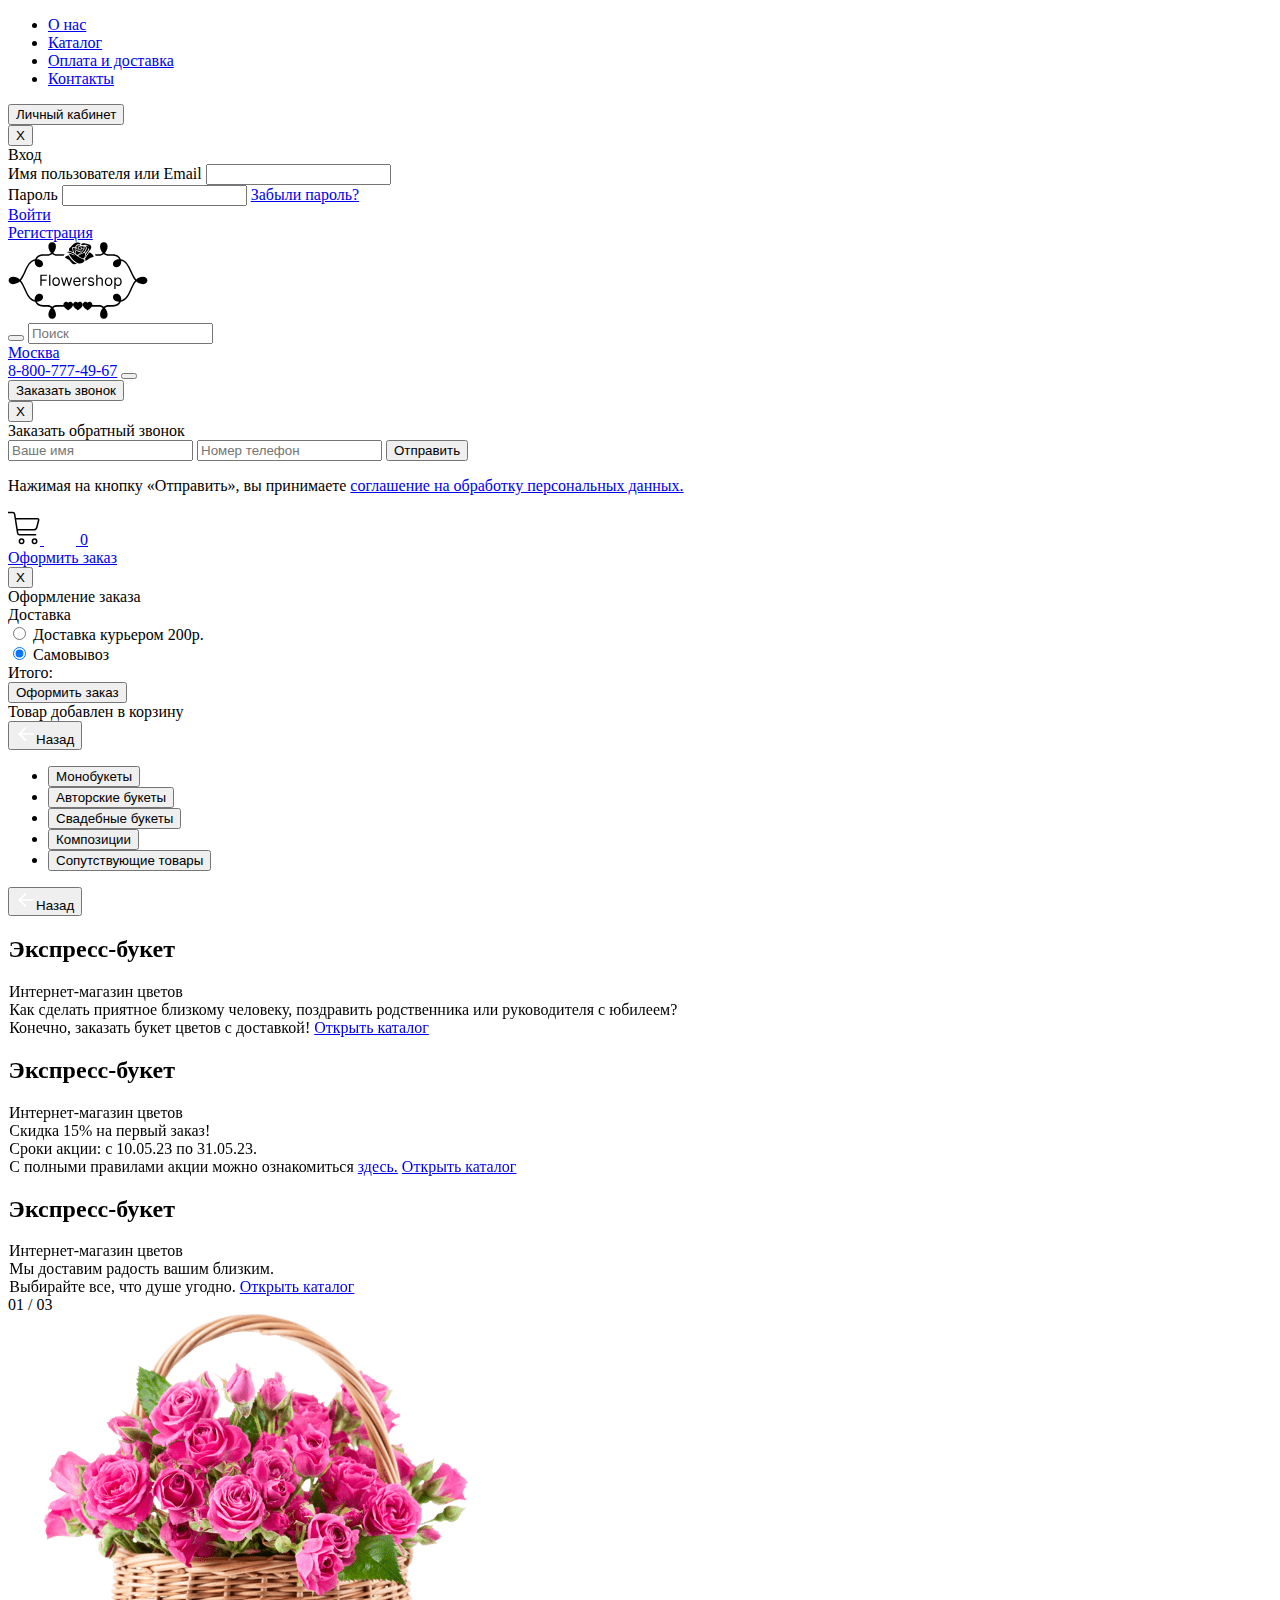
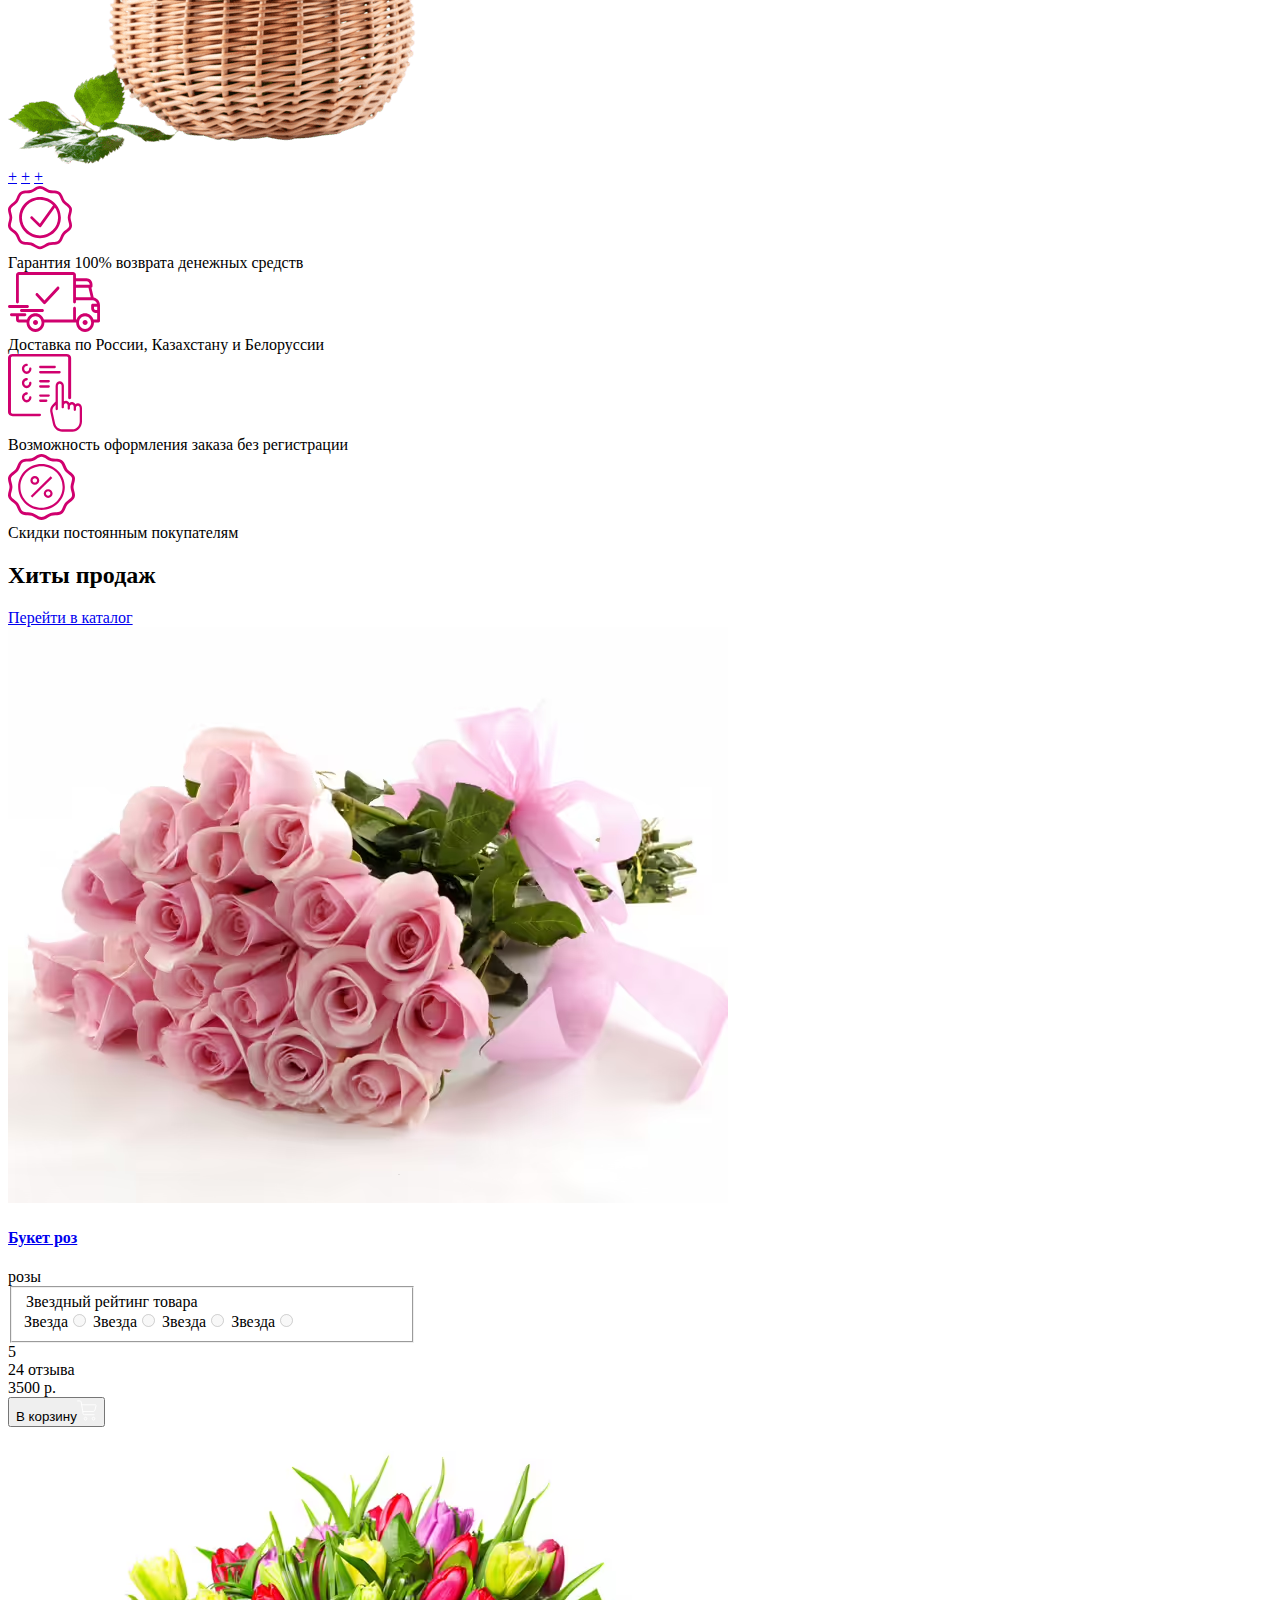
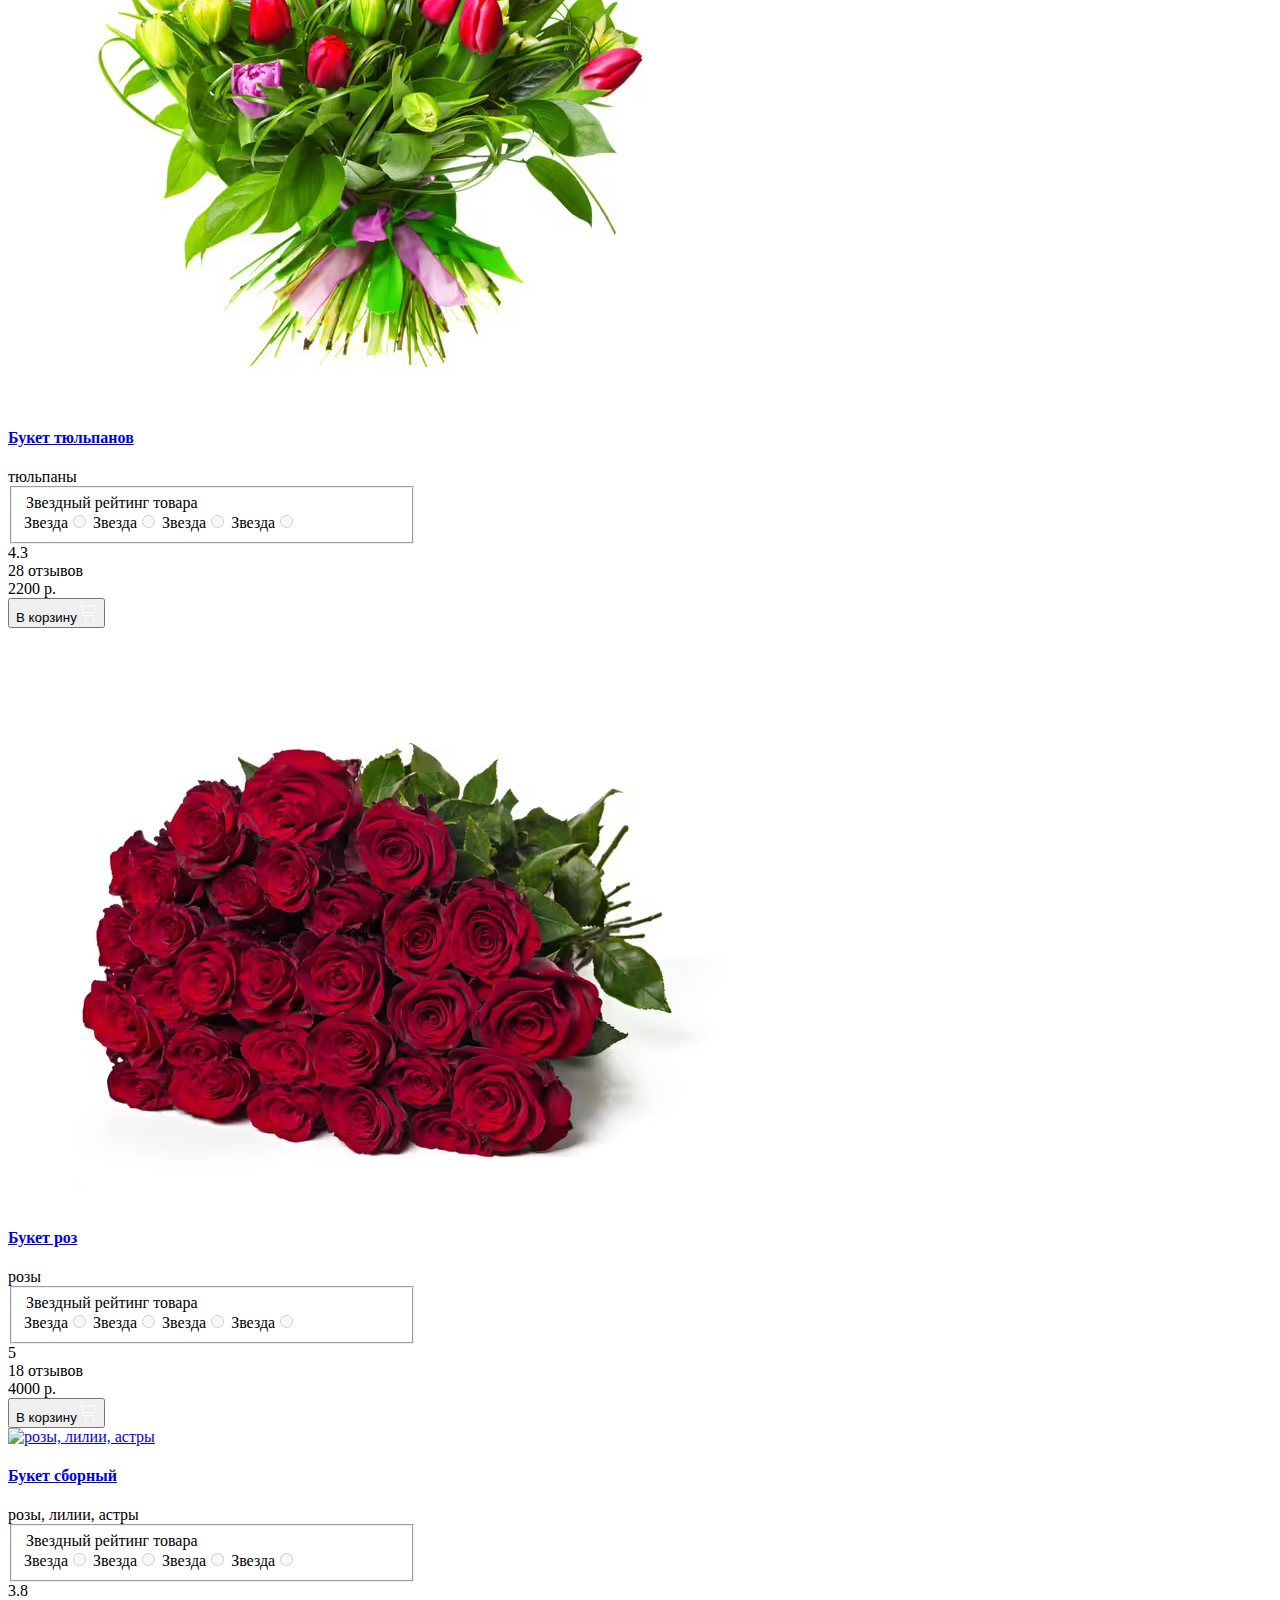
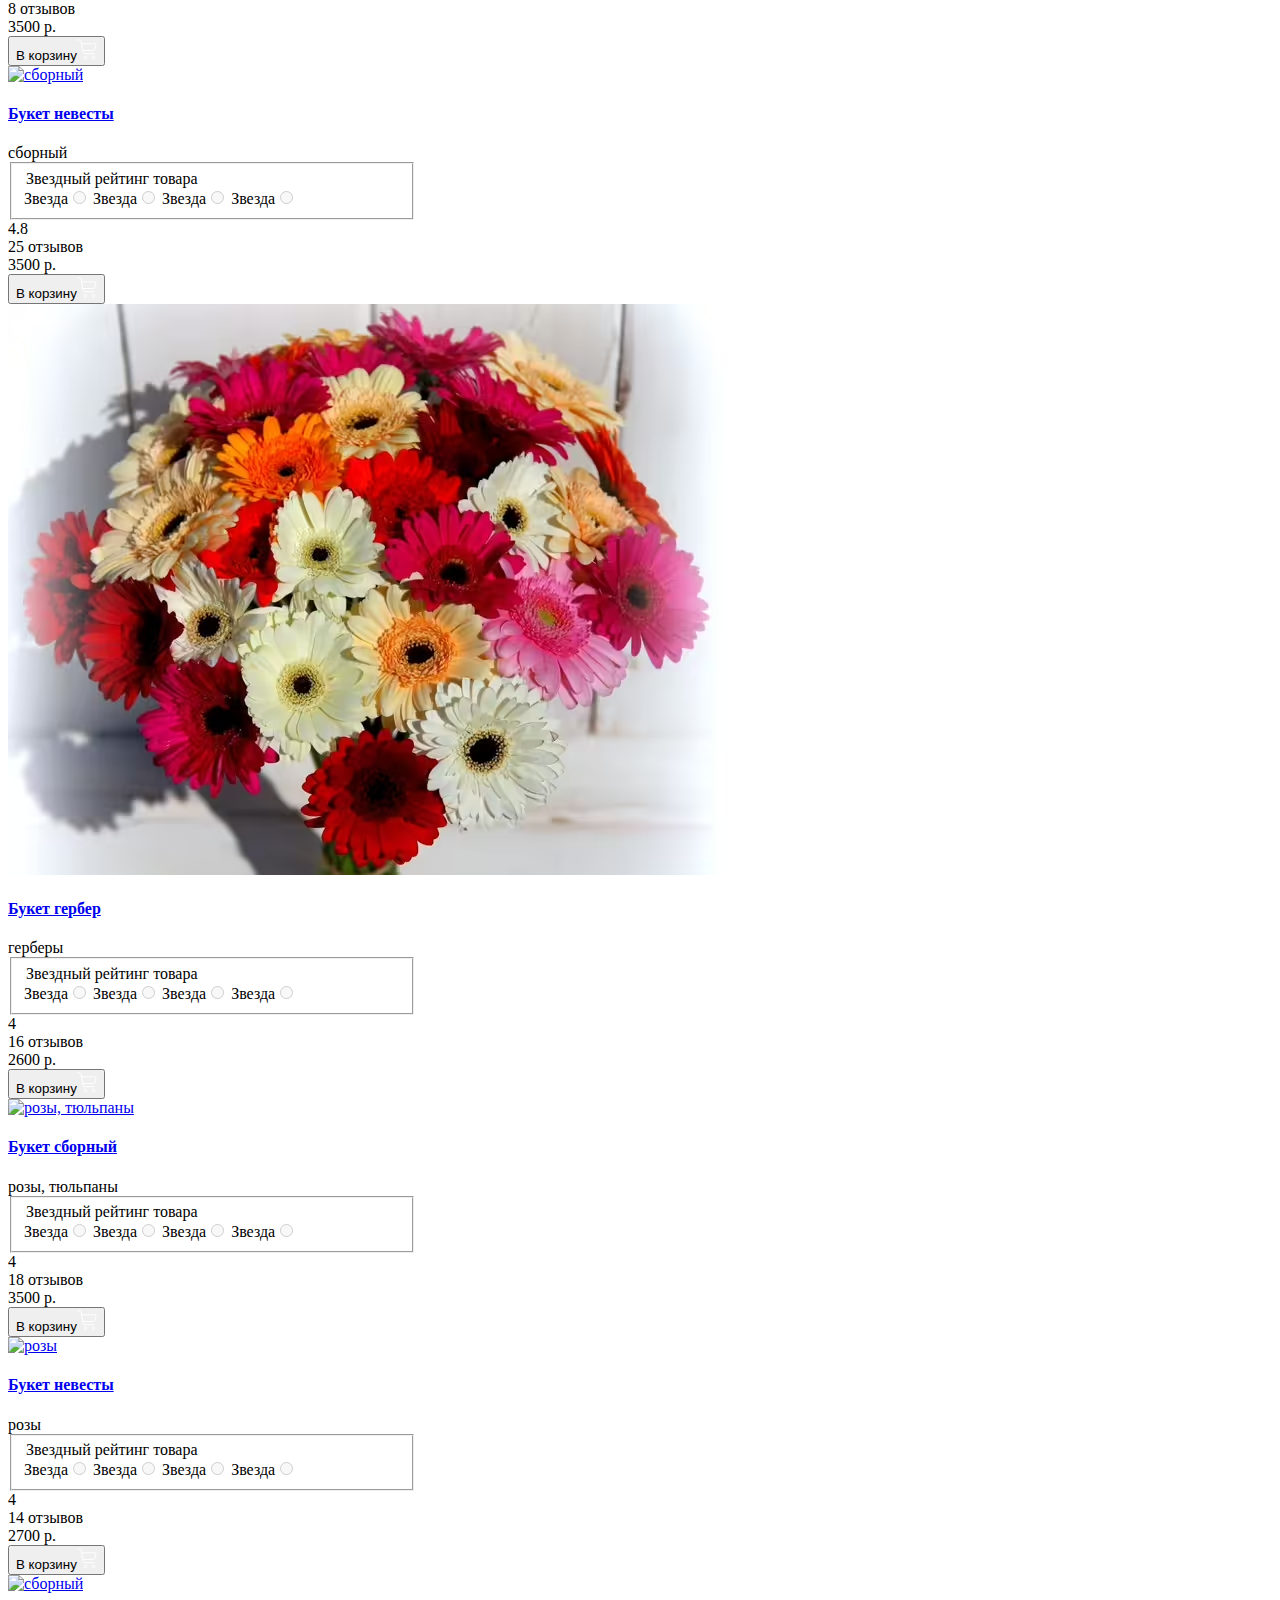
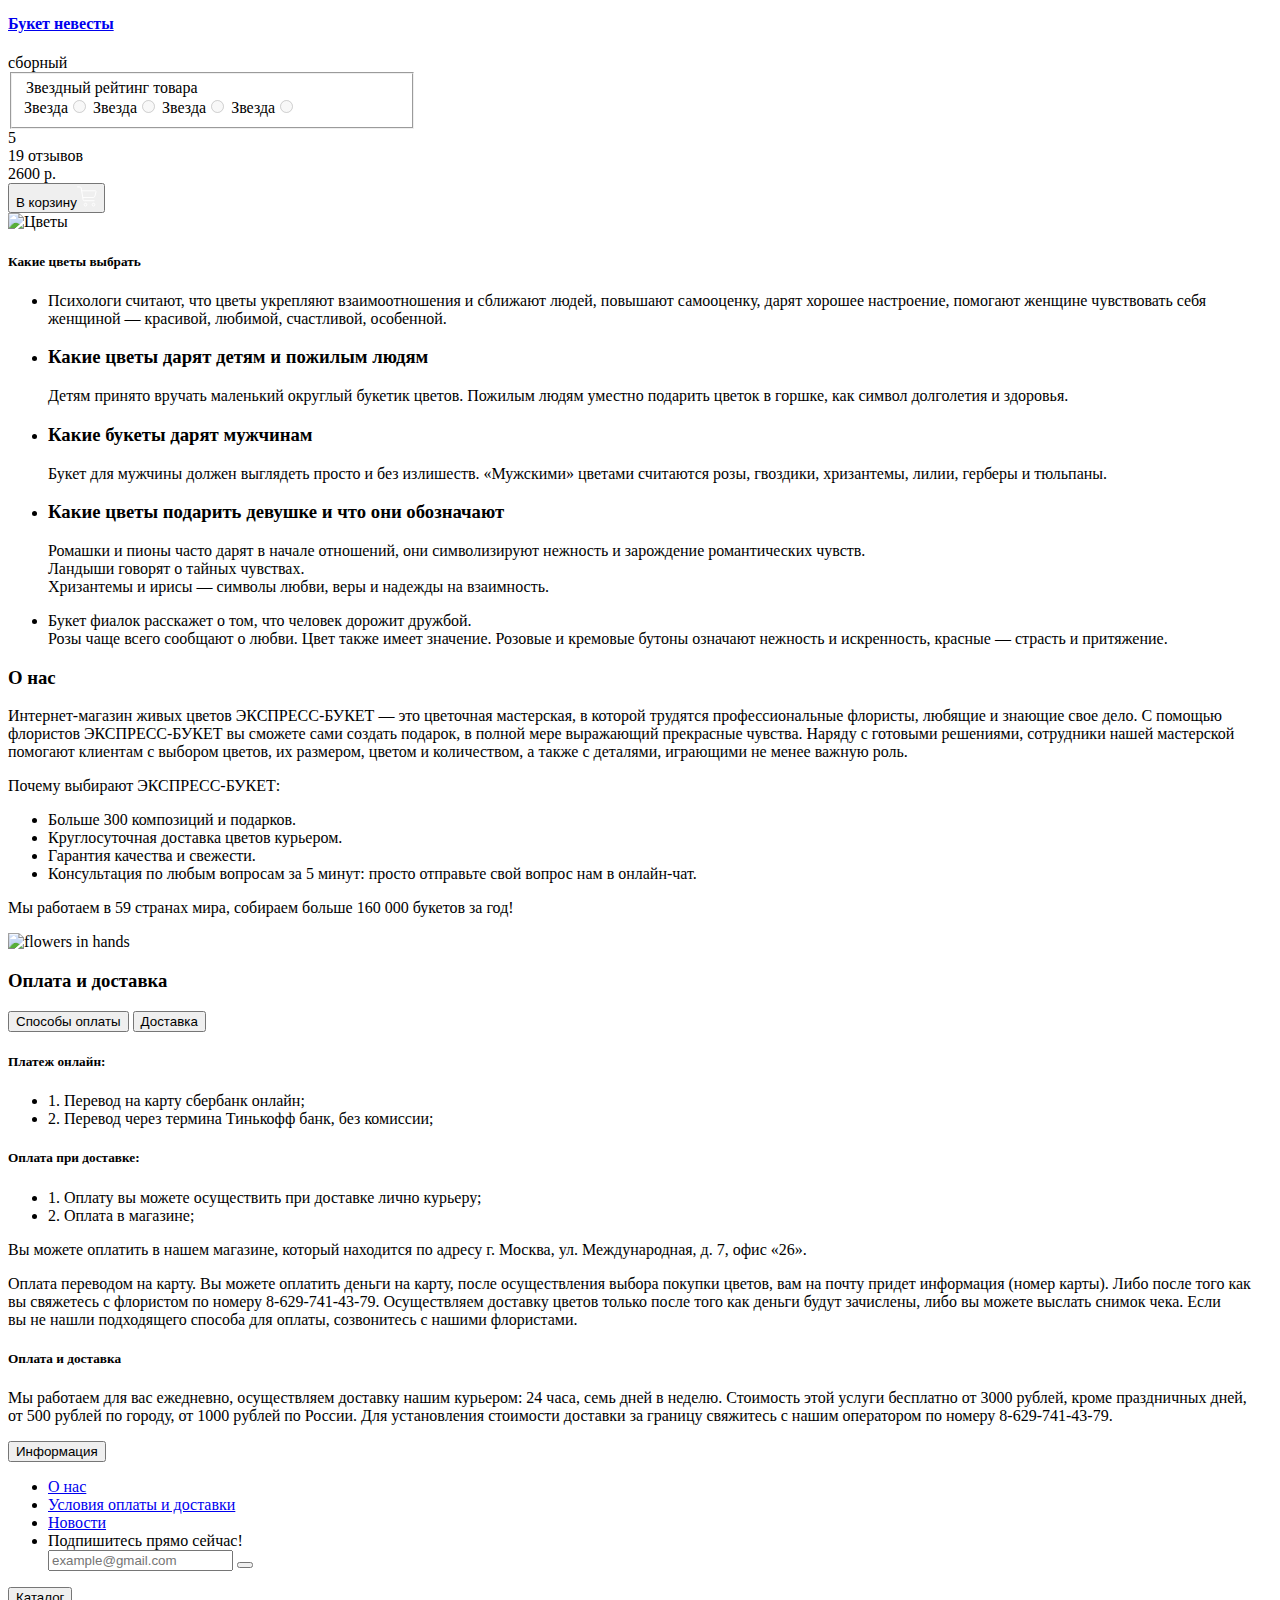
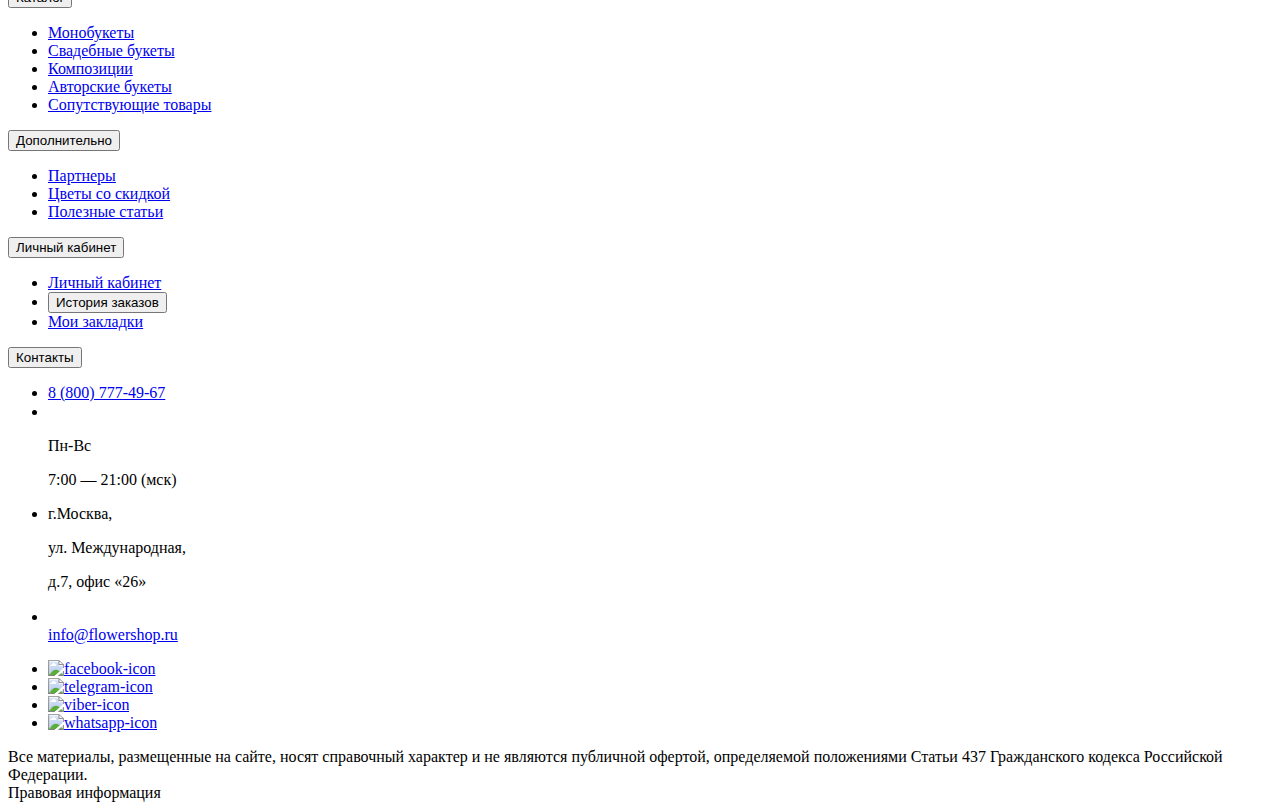
==== commit eacf2638: "Add files via upload" ====
--- a/index.html
+++ b/index.html
@@ -11,11 +11,29 @@
     <link rel="apple-touch-icon" sizes="180x180" href="./files/apple-touch-icon.png">
     <link rel="manifest" href="./files/site.webmanifest">
 
-    <!-- <script src="https://api-maps.yandex.ru/2.1/?apikey=0401e6a7-9541-4480-8a54-eed6229743ea&lang=ru_RU&_v=20240119103623"></script> -->
+    <!-- <script src="https://api-maps.yandex.ru/2.1/?apikey=0401e6a7-9541-4480-8a54-eed6229743ea&lang=ru_RU&_v=20240124225552"></script> -->
+
     <link rel="preconnect" href="https://fonts.googleapis.com">
     <link rel="preconnect" href="https://fonts.gstatic.com" crossorigin>
-    <link href="https://fonts.googleapis.com/css2?family=Montserrat:wght@400;500;600;700&display=swap&_v=20240119103623" rel="stylesheet">
-    <link rel="stylesheet" href="css/style.min.css?_v=20240119103623">
+    <link href="https://fonts.googleapis.com/css2?family=Montserrat:wght@400;500;600;700&display=swap&_v=20240124225552" rel="stylesheet">
+    <style>.loader {
+            position: fixed;
+            width: 100%;
+            height: 100%;
+            z-index: 1001;
+            background-color: #fff;
+            background: url(./img/darkpink-petals.svg), #fff;
+            background-position: center;
+            background-repeat: no-repeat;
+            background-size: initial;
+    }
+    .loader_hidden {
+        display: none;
+    }
+        
+    </style>
+
+    <link rel="stylesheet" type="text/css" href="css/style.min.css?_v=20240124225552">
     <title>Экспресс-букет</title>
 </head>
   <body style="height:100vh;overflow:hidden">
@@ -1146,6 +1164,7 @@
 </footer>
 
     </div>
-    <script defer src="js/app.min.js?_v=20240119103623"></script>
+    <!-- <style>.loader{display: none;}</style> -->
+    <script defer src="js/app.min.js?_v=20240124225552"></script>
   </body>
 </html>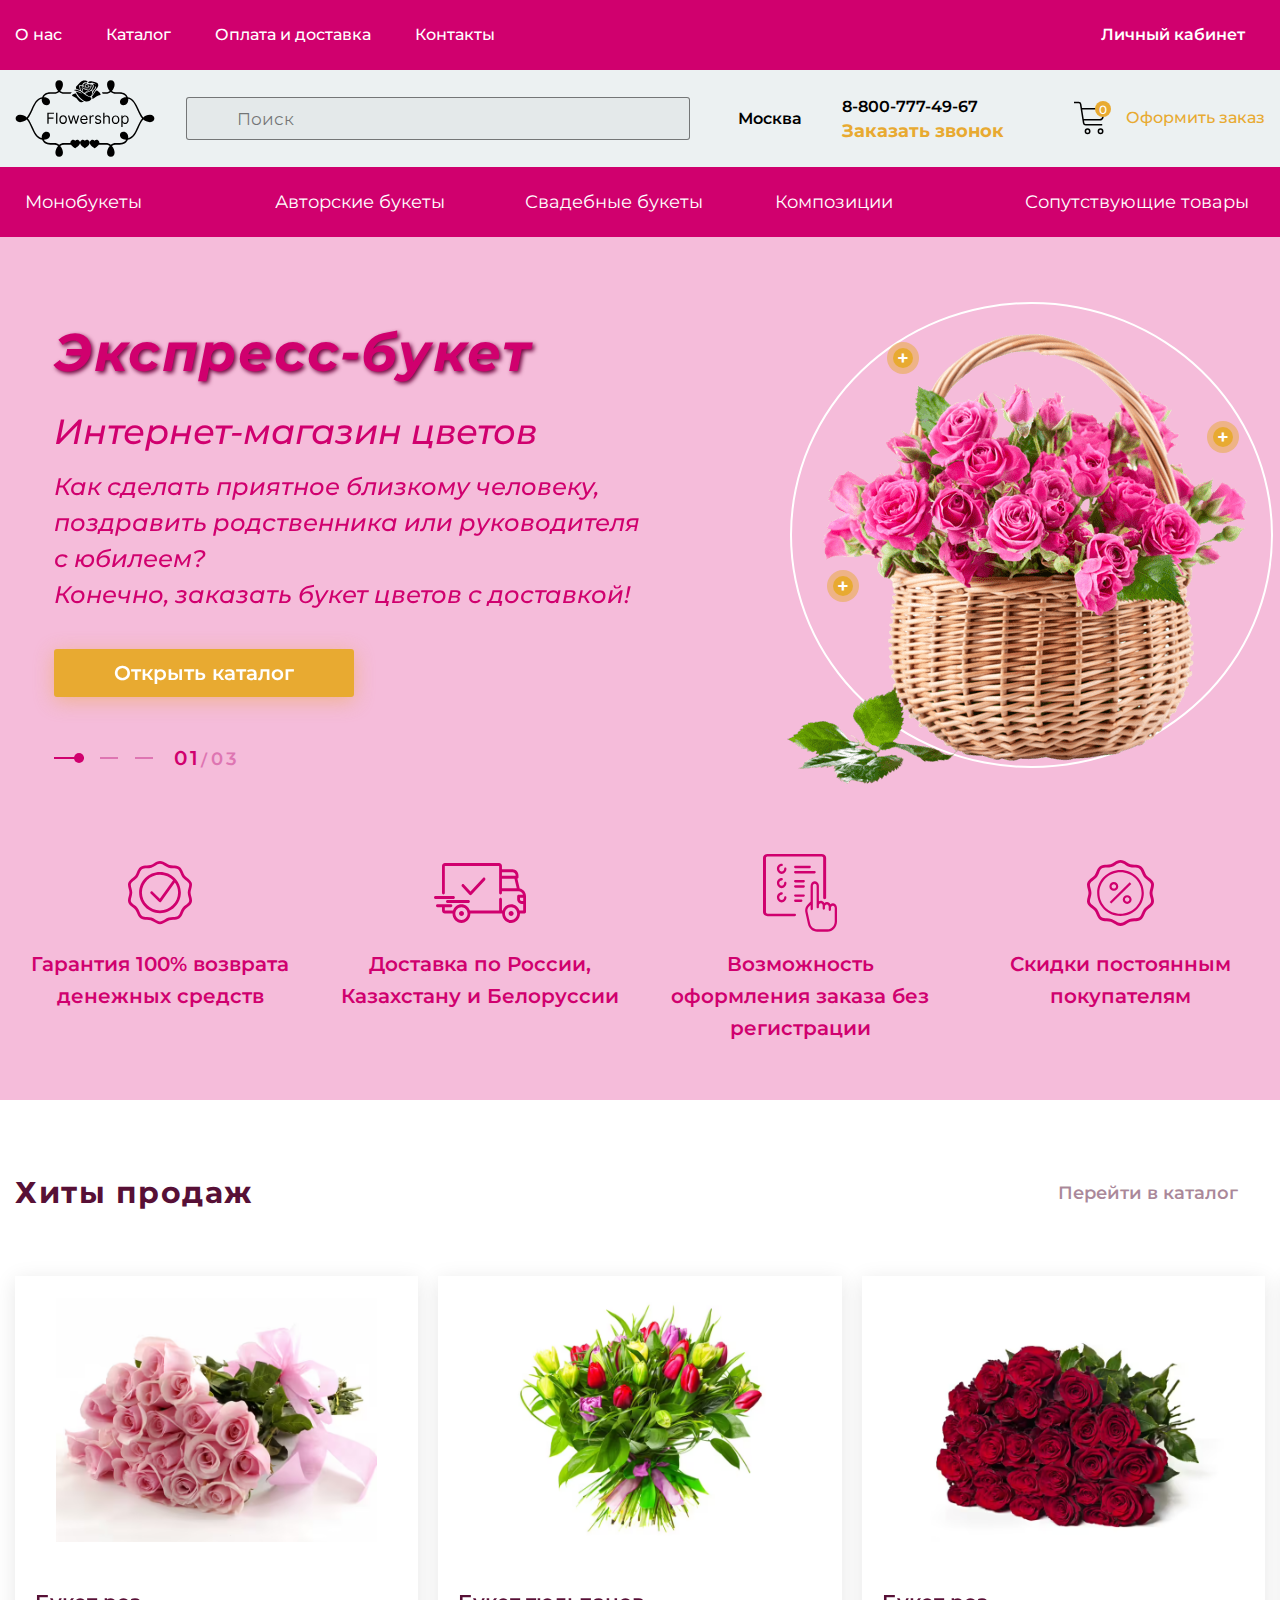
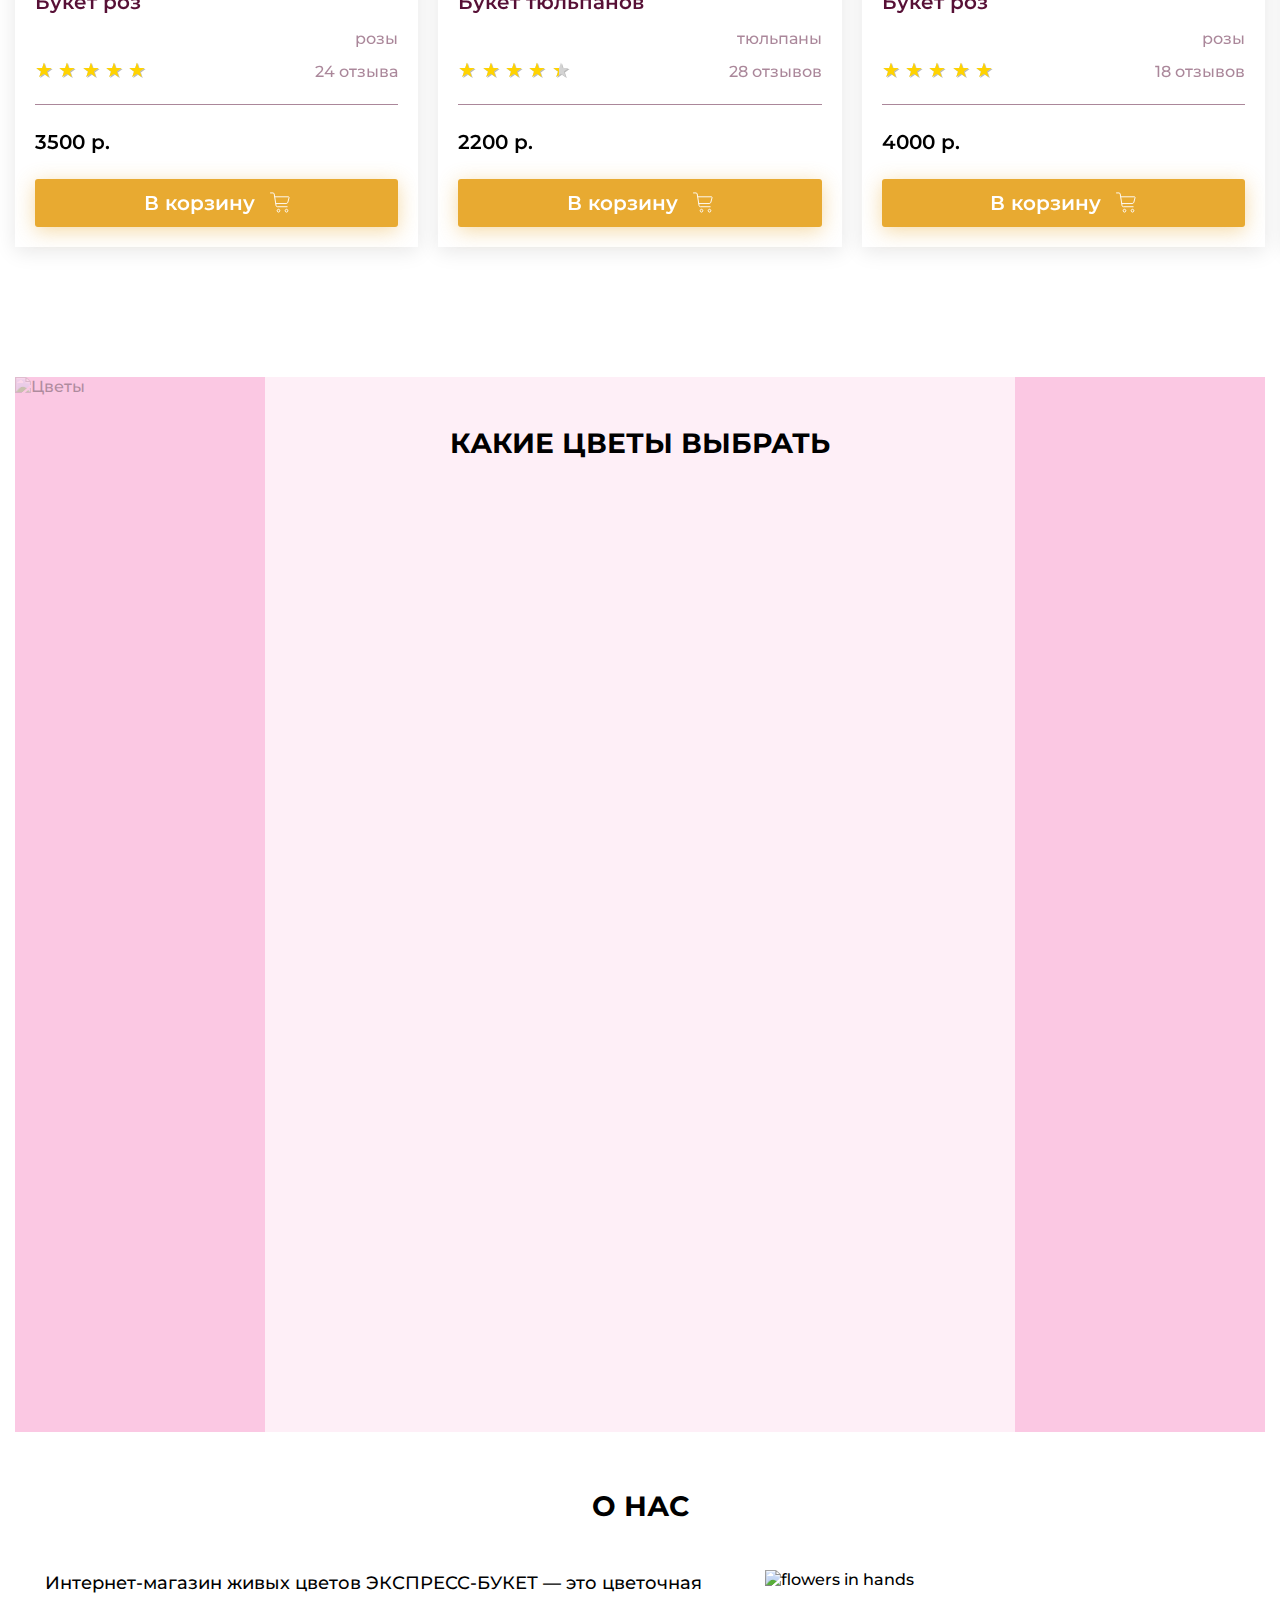
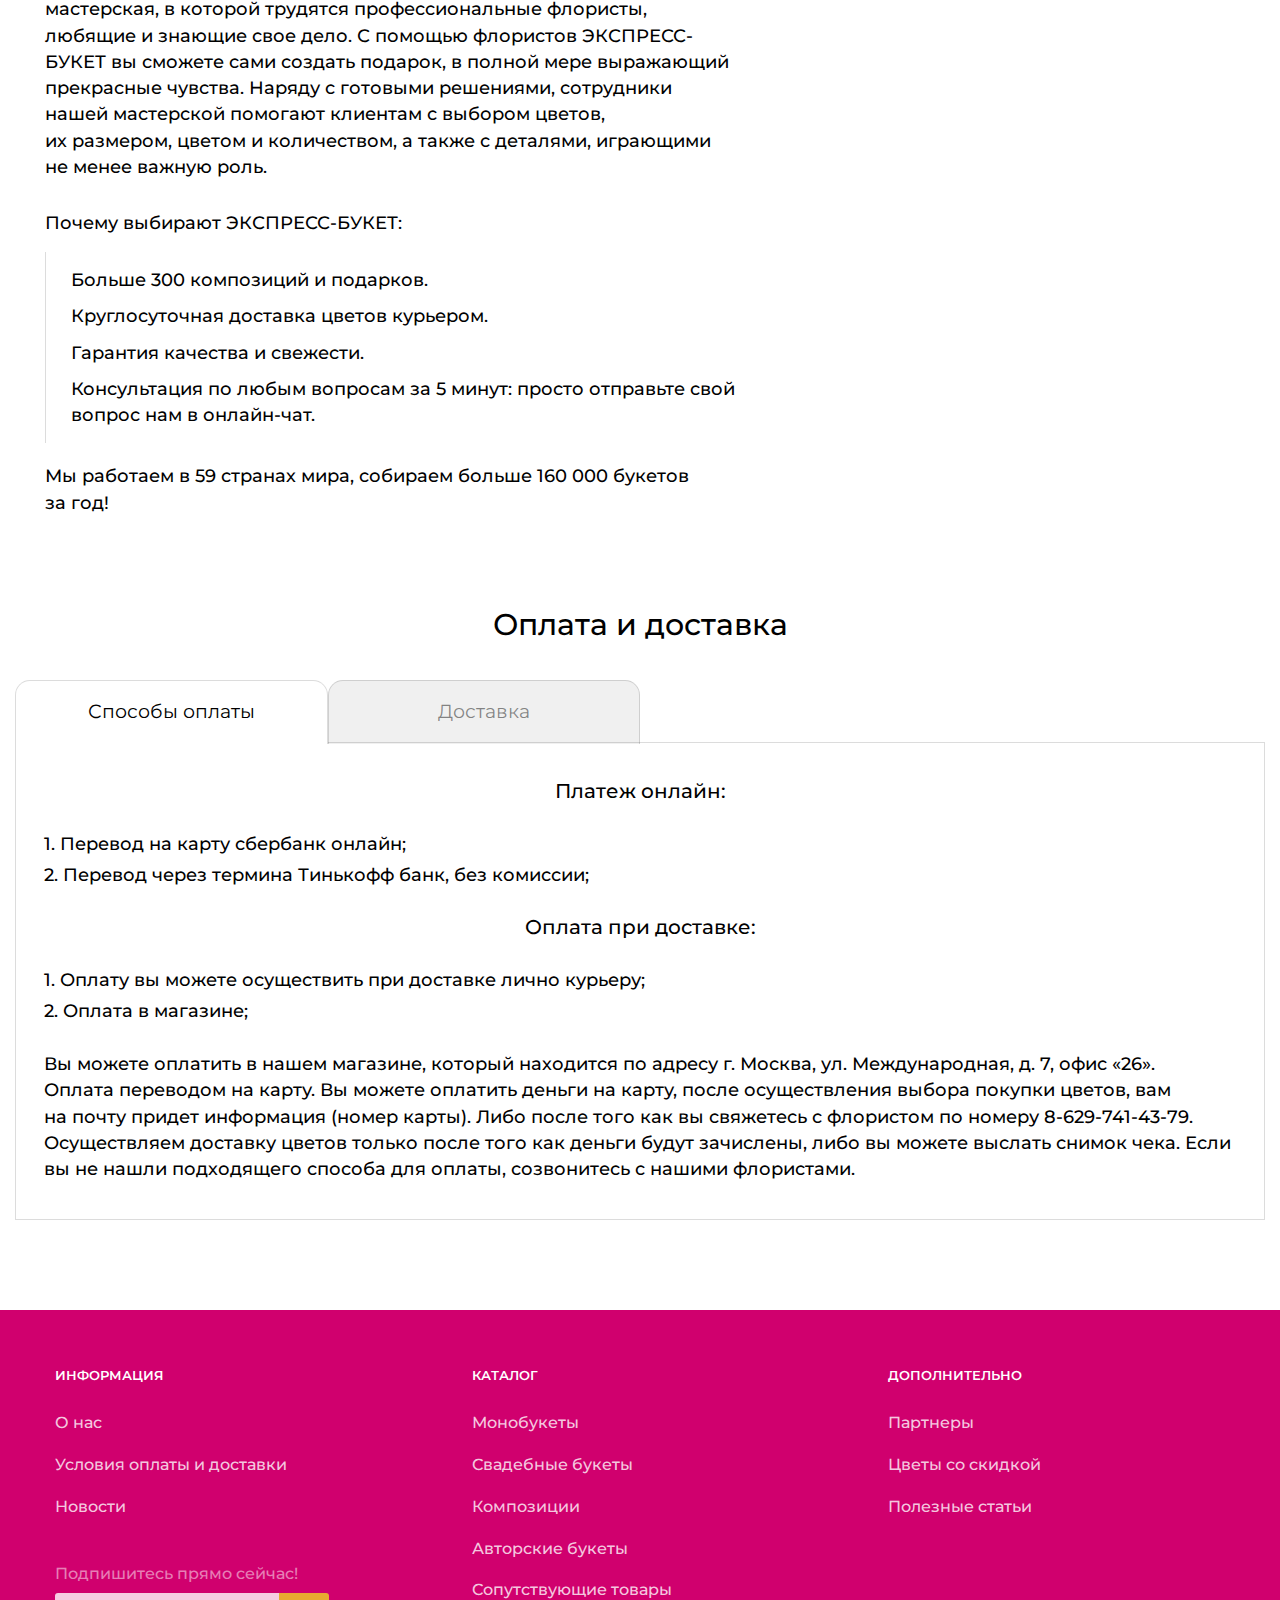
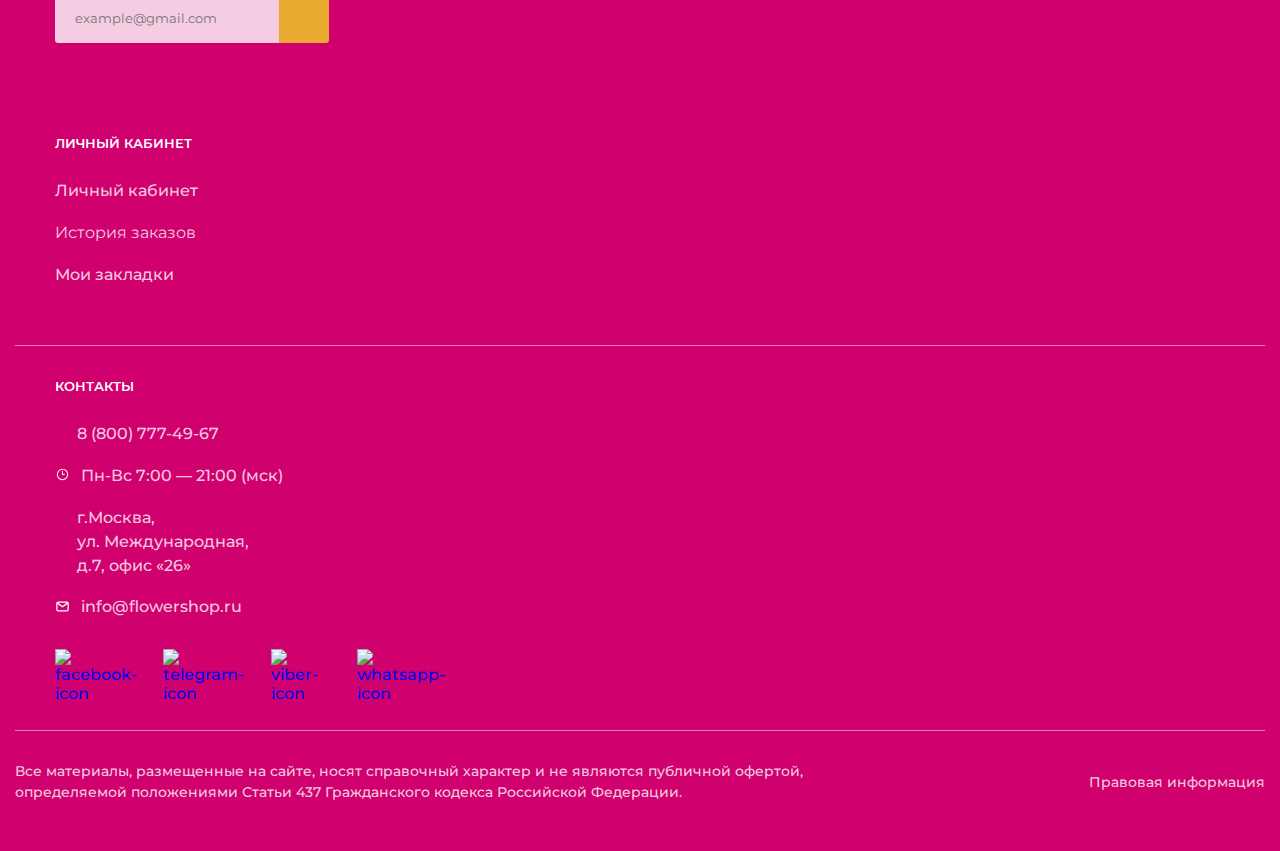
==== commit 6e883673: "Update index.html" ====
--- a/index.html
+++ b/index.html
@@ -6,40 +6,24 @@
     <meta name="viewport" content="width=device-width, initial-scale=1.0">
     <meta name="description" content="Flowershop. Delivery. E-commerce">
 
-    <link rel="icon" href="./favicon.ico">
+    <link rel="icon" href="./favicon.ico" sizes="32x32">
     <link rel="icon" href="./files/favicon.svg" type="image/svg+xml">
     <link rel="apple-touch-icon" sizes="180x180" href="./files/apple-touch-icon.png">
     <link rel="manifest" href="./files/site.webmanifest">
 
-    <!-- <script src="https://api-maps.yandex.ru/2.1/?apikey=0401e6a7-9541-4480-8a54-eed6229743ea&lang=ru_RU&_v=20240124225552"></script> -->
+    <!-- <script src="https://api-maps.yandex.ru/2.1/?apikey=0401e6a7-9541-4480-8a54-eed6229743ea&lang=ru_RU&_v=20240319230547"></script> -->
 
     <link rel="preconnect" href="https://fonts.googleapis.com">
     <link rel="preconnect" href="https://fonts.gstatic.com" crossorigin>
-    <link href="https://fonts.googleapis.com/css2?family=Montserrat:wght@400;500;600;700&display=swap&_v=20240124225552" rel="stylesheet">
-    <style>.loader {
-            position: fixed;
-            width: 100%;
-            height: 100%;
-            z-index: 1001;
-            background-color: #fff;
-            background: url(./img/darkpink-petals.svg), #fff;
-            background-position: center;
-            background-repeat: no-repeat;
-            background-size: initial;
-    }
-    .loader_hidden {
-        display: none;
-    }
-        
-    </style>
-
-    <link rel="stylesheet" type="text/css" href="css/style.min.css?_v=20240124225552">
+    <link href="https://fonts.googleapis.com/css2?family=Montserrat:wght@400;500;600;700&display=swap&_v=20240319230547" rel="stylesheet">
+    <link rel="stylesheet" type="text/css" href="css/style.min.css?_v=20240319230547">
     <title>Экспресс-букет</title>
 </head>
   <body style="height:100vh;overflow:hidden">
-      <div class="loader">
-          <div class="loader__inner"></div>
-      </div>
+
+    <!-- Preloader -->
+    <div class="loader" style="position:fixed;width:100%;height:100%;z-index:1001;background-color:#fff;background:url(./img/darkpink-petals.svg),#fff;background-position:center;background-repeat:no-repeat;background-size:initial"></div>
+
     <div class="wrapper">
 
       <header class="header" id="header">
@@ -529,7 +513,7 @@
 
                                 (min-resolution: 1dppx) and (max-width: 395px) 300px,
                                 (min-resolution: 1dppx) and (min-width: 396px) 511px"> -->
-                        <img src="img/mainpage/main-block/flowers-460.png" srcset="img/mainpage/main-block/flowers-460.png 1.5x, img/mainpage/main-block/flowers-920.png 2x" width="460" height="450" alt="flowers">
+                        <img src="img/mainpage/main-block/flowers-460.png" srcset="img/mainpage/main-block/flowers-460.png 1.5x, img/mainpage/main-block/flowers-920.png 2x" width="307" height="316" alt="flowers">
                   </div>
 
                   <div class="media-main-block__tips">
@@ -1164,7 +1148,7 @@
 </footer>
 
     </div>
-    <!-- <style>.loader{display: none;}</style> -->
-    <script defer src="js/app.min.js?_v=20240124225552"></script>
+
+    <script defer src="js/app.min.js?_v=20240319230547"></script>
   </body>
-</html>+</html>
--- a/css/style.min.css
+++ b/css/style.min.css
@@ -0,0 +1 @@
+@charset "UTF-8";@font-face{font-family:icons;font-display:swap;src:url(../fonts/icons.woff2) format("woff2"),url(../fonts/icons.woff) format("woff");font-weight:400;font-style:normal}._init .sidebar__title::after,._init .spoller-item-footer__title::after,.breadcrumbs__link::after,.menu-catalog__link[data-parent]::before,.phones-header__phone::before,.products-slider__more::after,.select__button::after,.select_control .select__button::after,.select_quantity .select__button::after,[class*=_icon-]:before{font-family:icons;font-style:normal;font-weight:400;font-variant:normal;text-transform:none;line-height:1;-webkit-font-smoothing:antialiased;-moz-osx-font-smoothing:grayscale}[class*=_icon-]:before{display:block}._icon-arrowdown:before,.menu-catalog__link[data-parent]:before{content:"\e900"}._icon-arrowup:before{content:"\e901"}._icon-compare:before{content:"\e904"}._icon-favourite:before{content:"\e906"}._icon-location:before{content:"\e907"}._icon-map:before{content:"\e908"}._icon-phone:before,.phones-header__phone:before{content:"\e909"}._icon-search:before{content:"\e90b"}._icon-user:before{content:"\e90c"}*,::after,::before{padding:0;margin:0;border:0;-webkit-box-sizing:border-box;box-sizing:border-box}a,a:visited{text-decoration:none}a:hover{text-decoration:none}aside,footer,header,main,nav,section{display:block}button,input,textarea{font-family:inherit}input::-ms-clear{display:none}button,input[type=submit]{background:0 0;color:inherit;cursor:pointer}button::-moz-focus-inner{padding:0;border:0}li,ol,ul{list-style:none}input[type=number]::-webkit-inner-spin-button,input[type=number]::-webkit-outer-spin-button{-webkit-appearance:none;appearance:none}input[type=number],input[type=number]:focus,input[type=number]:hover{-webkit-appearance:textfield;-moz-appearance:textfield;appearance:textfield}img{vertical-align:top}h1,h2,h3,h4,h5,h6{font-weight:inherit;font-size:inherit}body.lock{overflow:hidden}.popup{position:fixed;z-index:15;width:100%;height:100%;background-color:rgba(0,0,0,.5);top:0;left:0;-webkit-transition:all .3s ease-in;transition:all .3s ease-in;opacity:0;visibility:hidden;overflow-y:auto;overflow-x:hidden}.popup.open{opacity:1;visibility:visible}.popup.open .popup__content{-webkit-transform:scale(1);-ms-transform:scale(1);transform:scale(1);opacity:1}.popup__body{min-height:100%;display:-webkit-box;display:-ms-flexbox;display:flex;-webkit-box-align:center;-ms-flex-align:center;align-items:center;-webkit-box-pack:center;-ms-flex-pack:center;justify-content:center}.popup__content{background-color:#fff;color:#000;-webkit-box-shadow:0 0 20px 5px rgba(87,16,54,.3);box-shadow:0 0 20px 5px rgba(87,16,54,.3);padding:3.125rem 1.875rem 1.875rem 1.875rem;border-radius:.625rem;position:relative;-webkit-transition:all .3s ease-in;transition:all .3s ease-in;opacity:0;-webkit-transform:scale(0);-ms-transform:scale(0);transform:scale(0)}.popup__close{position:absolute;right:1rem;top:1rem;font-size:1.3rem;color:#000;cursor:pointer}.popup__title{font-size:24px;color:#000;margin:0 0 1em 0}.popup__text{font-size:1.2rem}.popup__button{width:100%;font-size:1.25rem;font-weight:600;line-height:1.6;text-align:center;border-radius:5px;color:#fff;background-color:#e8aa31;margin-bottom:1.5em}.popup__button:active{-webkit-box-shadow:0 4px 25px rgba(163,112,11,.63);box-shadow:0 4px 25px rgba(163,112,11,.63)}.popup__link{text-decoration:underline;color:#000;font-size:16px}.popup_callback input{font-size:20px;display:block;width:100%;height:50px;padding:0 10px;border:1px solid #999}.popup_callback input:not(:last-child){margin-bottom:1em}.popup_callback input:focus{outline:1px solid #5b5b5b}.popup_callback__content{max-width:35rem}.popup_login input{margin-bottom:1em;font-size:20px;display:block;width:100%;height:50px;padding:0 10px;border:1px solid #999}.popup_login input:not(:last-child){margin-bottom:1em}.popup_login input:focus{outline:1px solid #5b5b5b}.popup_login__content{max-width:35rem}.popup_login__link{display:block;color:#000;margin-bottom:36px;font-size:16px}.popup_login__link:hover{text-decoration:underline}.popup_login__text{display:block;margin-bottom:.5em;font-size:20px}.popup_cart.open .popup_cart__content{-webkit-transform:none;-ms-transform:none;transform:none}.popup_cart__content-wrapper{background-color:#fff;position:relative;padding:3.75rem .9375rem 3.125rem 1.875rem;border-radius:.3125rem}.popup_cart__content{max-width:unset;width:1000px;max-height:620px;overflow-y:auto;padding:0 .9375rem 0 0;-webkit-transform:none;-ms-transform:none;transform:none;-webkit-box-shadow:none;box-shadow:none}.popup_cart__title{text-align:center}.popup_cart__items{display:-ms-grid;display:grid;-ms-grid-columns:1fr;grid-template-columns:1fr;-ms-grid-rows:minmax(6.25rem,1fr);grid-template-rows:minmax(6.25rem,1fr);gap:.9375rem}.popup_cart__items>:nth-child(1){-ms-grid-row:1;-ms-grid-column:1}.popup_cart__item{font-size:18px;display:-ms-grid;display:grid;-ms-grid-columns:minmax(6.25rem,2fr) .625rem 4fr .625rem 1fr .625rem 2.5fr;grid-template-columns:minmax(6.25rem,2fr) 4fr 1fr 2.5fr;gap:.625rem;position:relative;justify-items:center;-webkit-box-align:center;-ms-flex-align:center;align-items:center;border-bottom:1px solid #d6d4d4;padding:.9375rem 0}.popup_cart__image>*{max-width:100%}.popup_cart__desc{-ms-grid-column-align:start;justify-self:start;padding:0 .9375rem}.popup_cart__sum{padding-right:2.1875rem;font-size:1.125rem}.popup_cart__remove{position:absolute;width:2.5rem;height:2.5rem;top:50%;right:0;-webkit-box-pack:center;-ms-flex-pack:center;justify-content:center;-ms-flex-item-align:center;-ms-grid-row-align:center;align-self:center;font-size:1.5rem;cursor:pointer;-webkit-transform:translateY(-50%);-ms-transform:translateY(-50%);transform:translateY(-50%);text-align:center}.popup_cart__delivery{padding:1.875rem 1.875rem .9375rem}.popup_cart__delivery-title{font-size:1.25rem;font-style:italic;line-height:1.5;margin-bottom:1em}.popup_cart__checkbox{margin-bottom:.75em}.popup_cart__total{font-weight:700;text-align:right;font-size:21px;font-weight:700;line-height:1.5;margin-bottom:.625em}.popup_cart__button{display:block;margin:0 auto;width:15rem}.popup_cart__empty-text{font-size:20px;font-style:inherit;line-height:1.5;color:#000;text-align:center;margin-bottom:1.25em}.popup_cart__cart-icon{text-align:center;margin-bottom:1.25em}.popup_cart__cart-icon img{width:78px}.popup_cart__link{font-size:20px;font-style:inherit;line-height:1.5;color:#e8aa31;text-decoration:none}.popup_notice{background-color:rgba(0,0,0,.2)}.popup_notice__content{width:450px;padding:30px}.popup_notice__title{font-size:20px}.popup_notice__item{display:-ms-grid;display:grid;-ms-grid-columns:1fr 10px 2fr;grid-template-columns:1fr 2fr;gap:10px;-webkit-box-align:center;-ms-flex-align:center;align-items:center}.popup_notice__image img{width:100%}.popup_notice__desc{font-size:1rem}.popup_notice__price{font-size:1rem!important;font-weight:400;-ms-grid-column:1;-ms-grid-column-span:2;grid-column:1/3;padding-left:1.25em}.tippy-box[data-animation=fade][data-state=hidden]{opacity:0}[data-tippy-root]{max-width:calc(100vw - 10px)}.tippy-box{position:relative;background-color:#333;color:#fff;border-radius:4px;font-size:14px;line-height:1.4;white-space:normal;outline:0;-webkit-transition-property:visibility,opacity,-webkit-transform;transition-property:visibility,opacity,-webkit-transform;transition-property:transform,visibility,opacity;transition-property:transform,visibility,opacity,-webkit-transform}.tippy-box[data-placement^=top]>.tippy-arrow{bottom:0}.tippy-box[data-placement^=top]>.tippy-arrow:before{bottom:-7px;left:0;border-width:8px 8px 0;border-top-color:initial;-webkit-transform-origin:center top;-ms-transform-origin:center top;transform-origin:center top}.tippy-box[data-placement^=bottom]>.tippy-arrow{top:0}.tippy-box[data-placement^=bottom]>.tippy-arrow:before{top:-7px;left:0;border-width:0 8px 8px;border-bottom-color:initial;-webkit-transform-origin:center bottom;-ms-transform-origin:center bottom;transform-origin:center bottom}.tippy-box[data-placement^=left]>.tippy-arrow{right:0}.tippy-box[data-placement^=left]>.tippy-arrow:before{border-width:8px 0 8px 8px;border-left-color:initial;right:-7px;-webkit-transform-origin:center left;-ms-transform-origin:center left;transform-origin:center left}.tippy-box[data-placement^=right]>.tippy-arrow{left:0}.tippy-box[data-placement^=right]>.tippy-arrow:before{left:-7px;border-width:8px 8px 8px 0;border-right-color:initial;-webkit-transform-origin:center right;-ms-transform-origin:center right;transform-origin:center right}.tippy-box[data-inertia][data-state=visible]{-webkit-transition-timing-function:cubic-bezier(.54,1.5,.38,1.11);transition-timing-function:cubic-bezier(.54,1.5,.38,1.11)}.tippy-arrow{width:16px;height:16px;color:#333}.tippy-arrow:before{content:"";position:absolute;border-color:transparent;border-style:solid}.tippy-content{position:relative;padding:5px 9px;z-index:1}.tippy-box[data-animation=scale][data-placement^=top]{-webkit-transform-origin:bottom;-ms-transform-origin:bottom;transform-origin:bottom}.tippy-box[data-animation=scale][data-placement^=bottom]{-webkit-transform-origin:top;-ms-transform-origin:top;transform-origin:top}.tippy-box[data-animation=scale][data-placement^=left]{-webkit-transform-origin:right;-ms-transform-origin:right;transform-origin:right}.tippy-box[data-animation=scale][data-placement^=right]{-webkit-transform-origin:left;-ms-transform-origin:left;transform-origin:left}.tippy-box[data-animation=scale][data-state=hidden]{-webkit-transform:scale(.5);-ms-transform:scale(.5);transform:scale(.5);opacity:0}.tippy-box{background-color:#fff;color:#d0006e}.tippy-box[data-placement^=top]>.tippy-arrow::before{color:#fff}@font-face{font-family:swiper-icons;src:url("data:application/font-woff;charset=utf-8;base64, [base64]//wADZ2x5ZgAAAywAAADMAAAD2MHtryVoZWFkAAABbAAAADAAAAA2E2+eoWhoZWEAAAGcAAAAHwAAACQC9gDzaG10eAAAAigAAAAZAAAArgJkABFsb2NhAAAC0AAAAFoAAABaFQAUGG1heHAAAAG8AAAAHwAAACAAcABAbmFtZQAAA/gAAAE5AAACXvFdBwlwb3N0AAAFNAAAAGIAAACE5s74hXjaY2BkYGAAYpf5Hu/j+W2+MnAzMYDAzaX6QjD6/4//Bxj5GA8AuRwMYGkAPywL13jaY2BkYGA88P8Agx4j+/8fQDYfA1AEBWgDAIB2BOoAeNpjYGRgYNBh4GdgYgABEMnIABJzYNADCQAACWgAsQB42mNgYfzCOIGBlYGB0YcxjYGBwR1Kf2WQZGhhYGBiYGVmgAFGBiQQkOaawtDAoMBQxXjg/wEGPcYDDA4wNUA2CCgwsAAAO4EL6gAAeNpj2M0gyAACqxgGNWBkZ2D4/wMA+xkDdgAAAHjaY2BgYGaAYBkGRgYQiAHyGMF8FgYHIM3DwMHABGQrMOgyWDLEM1T9/w8UBfEMgLzE////P/5//f/V/xv+r4eaAAeMbAxwIUYmIMHEgKYAYjUcsDAwsLKxc3BycfPw8jEQA/[base64]/uznmfPFBNODM2K7MTQ45YEAZqGP81AmGGcF3iPqOop0r1SPTaTbVkfUe4HXj97wYE+yNwWYxwWu4v1ugWHgo3S1XdZEVqWM7ET0cfnLGxWfkgR42o2PvWrDMBSFj/IHLaF0zKjRgdiVMwScNRAoWUoH78Y2icB/yIY09An6AH2Bdu/UB+yxopYshQiEvnvu0dURgDt8QeC8PDw7Fpji3fEA4z/PEJ6YOB5hKh4dj3EvXhxPqH/SKUY3rJ7srZ4FZnh1PMAtPhwP6fl2PMJMPDgeQ4rY8YT6Gzao0eAEA409DuggmTnFnOcSCiEiLMgxCiTI6Cq5DZUd3Qmp10vO0LaLTd2cjN4fOumlc7lUYbSQcZFkutRG7g6JKZKy0RmdLY680CDnEJ+UMkpFFe1RN7nxdVpXrC4aTtnaurOnYercZg2YVmLN/d/gczfEimrE/fs/bOuq29Zmn8tloORaXgZgGa78yO9/cnXm2BpaGvq25Dv9S4E9+5SIc9PqupJKhYFSSl47+Qcr1mYNAAAAeNptw0cKwkAAAMDZJA8Q7OUJvkLsPfZ6zFVERPy8qHh2YER+3i/BP83vIBLLySsoKimrqKqpa2hp6+jq6RsYGhmbmJqZSy0sraxtbO3sHRydnEMU4uR6yx7JJXveP7WrDycAAAAAAAH//wACeNpjYGRgYOABYhkgZgJCZgZNBkYGLQZtIJsFLMYAAAw3ALgAeNolizEKgDAQBCchRbC2sFER0YD6qVQiBCv/H9ezGI6Z5XBAw8CBK/m5iQQVauVbXLnOrMZv2oLdKFa8Pjuru2hJzGabmOSLzNMzvutpB3N42mNgZGBg4GKQYzBhYMxJLMlj4GBgAYow/P/PAJJhLM6sSoWKfWCAAwDAjgbRAAB42mNgYGBkAIIbCZo5IPrmUn0hGA0AO8EFTQAA") format("woff");font-weight:400;font-style:normal}:root{--swiper-theme-color:#007aff}:host{position:relative;display:block;margin-left:auto;margin-right:auto;z-index:1}.swiper{margin-left:auto;margin-right:auto;position:relative;overflow:hidden;list-style:none;padding:0;z-index:1;display:block}.swiper-vertical>.swiper-wrapper{-webkit-box-orient:vertical;-webkit-box-direction:normal;-ms-flex-direction:column;flex-direction:column}.swiper-wrapper{position:relative;width:100%;height:100%;z-index:1;display:-webkit-box;display:-ms-flexbox;display:flex;-webkit-transition-property:-webkit-transform;transition-property:-webkit-transform;transition-property:transform;transition-property:transform,-webkit-transform;-webkit-transition-timing-function:var(--swiper-wrapper-transition-timing-function,initial);transition-timing-function:var(--swiper-wrapper-transition-timing-function,initial);-webkit-box-sizing:content-box;box-sizing:content-box}.swiper-android .swiper-slide,.swiper-ios .swiper-slide,.swiper-wrapper{-webkit-transform:translate3d(0,0,0);transform:translate3d(0,0,0)}.swiper-horizontal{-ms-touch-action:pan-y;touch-action:pan-y}.swiper-vertical{-ms-touch-action:pan-x;touch-action:pan-x}.swiper-slide{-ms-flex-negative:0;flex-shrink:0;width:100%;height:100%;position:relative;-webkit-transition-property:-webkit-transform;transition-property:-webkit-transform;transition-property:transform;transition-property:transform,-webkit-transform;display:block}.swiper-slide-invisible-blank{visibility:hidden}.swiper-autoheight,.swiper-autoheight .swiper-slide{height:auto}.swiper-autoheight .swiper-wrapper{-webkit-box-align:start;-ms-flex-align:start;align-items:flex-start;-webkit-transition-property:height,-webkit-transform;transition-property:height,-webkit-transform;transition-property:transform,height;transition-property:transform,height,-webkit-transform}.swiper-backface-hidden .swiper-slide{-webkit-transform:translateZ(0);transform:translateZ(0);-webkit-backface-visibility:hidden;backface-visibility:hidden}.swiper-3d.swiper-css-mode .swiper-wrapper{-webkit-perspective:1200px;perspective:1200px}.swiper-3d .swiper-wrapper{-webkit-transform-style:preserve-3d;transform-style:preserve-3d}.swiper-3d{-webkit-perspective:1200px;perspective:1200px}.swiper-3d .swiper-cube-shadow,.swiper-3d .swiper-slide{-webkit-transform-style:preserve-3d;transform-style:preserve-3d}.swiper-css-mode>.swiper-wrapper{overflow:auto;scrollbar-width:none;-ms-overflow-style:none}.swiper-css-mode>.swiper-wrapper::-webkit-scrollbar{display:none}.swiper-css-mode>.swiper-wrapper>.swiper-slide{scroll-snap-align:start start}.swiper-css-mode.swiper-horizontal>.swiper-wrapper{-ms-scroll-snap-type:x mandatory;scroll-snap-type:x mandatory}.swiper-css-mode.swiper-vertical>.swiper-wrapper{-ms-scroll-snap-type:y mandatory;scroll-snap-type:y mandatory}.swiper-css-mode.swiper-free-mode>.swiper-wrapper{-ms-scroll-snap-type:none;scroll-snap-type:none}.swiper-css-mode.swiper-free-mode>.swiper-wrapper>.swiper-slide{scroll-snap-align:none}.swiper-css-mode.swiper-centered>.swiper-wrapper::before{content:"";-ms-flex-negative:0;flex-shrink:0;-webkit-box-ordinal-group:10000;-ms-flex-order:9999;order:9999}.swiper-css-mode.swiper-centered>.swiper-wrapper>.swiper-slide{scroll-snap-align:center center;scroll-snap-stop:always}.swiper-css-mode.swiper-centered.swiper-horizontal>.swiper-wrapper>.swiper-slide:first-child{-webkit-margin-start:var(--swiper-centered-offset-before);margin-inline-start:var(--swiper-centered-offset-before)}.swiper-css-mode.swiper-centered.swiper-horizontal>.swiper-wrapper::before{height:100%;min-height:1px;width:var(--swiper-centered-offset-after)}.swiper-css-mode.swiper-centered.swiper-vertical>.swiper-wrapper>.swiper-slide:first-child{-webkit-margin-before:var(--swiper-centered-offset-before);margin-block-start:var(--swiper-centered-offset-before)}.swiper-css-mode.swiper-centered.swiper-vertical>.swiper-wrapper::before{width:100%;min-width:1px;height:var(--swiper-centered-offset-after)}.swiper-3d .swiper-slide-shadow,.swiper-3d .swiper-slide-shadow-bottom,.swiper-3d .swiper-slide-shadow-left,.swiper-3d .swiper-slide-shadow-right,.swiper-3d .swiper-slide-shadow-top{position:absolute;left:0;top:0;width:100%;height:100%;pointer-events:none;z-index:10}.swiper-3d .swiper-slide-shadow{background:rgba(0,0,0,.15)}.swiper-3d .swiper-slide-shadow-left{background-image:-webkit-gradient(linear,right top,left top,from(rgba(0,0,0,.5)),to(rgba(0,0,0,0)));background-image:linear-gradient(to left,rgba(0,0,0,.5),rgba(0,0,0,0))}.swiper-3d .swiper-slide-shadow-right{background-image:-webkit-gradient(linear,left top,right top,from(rgba(0,0,0,.5)),to(rgba(0,0,0,0)));background-image:linear-gradient(to right,rgba(0,0,0,.5),rgba(0,0,0,0))}.swiper-3d .swiper-slide-shadow-top{background-image:-webkit-gradient(linear,left bottom,left top,from(rgba(0,0,0,.5)),to(rgba(0,0,0,0)));background-image:linear-gradient(to top,rgba(0,0,0,.5),rgba(0,0,0,0))}.swiper-3d .swiper-slide-shadow-bottom{background-image:-webkit-gradient(linear,left top,left bottom,from(rgba(0,0,0,.5)),to(rgba(0,0,0,0)));background-image:linear-gradient(to bottom,rgba(0,0,0,.5),rgba(0,0,0,0))}.swiper-lazy-preloader{width:42px;height:42px;position:absolute;left:50%;top:50%;margin-left:-21px;margin-top:-21px;z-index:10;-webkit-transform-origin:50%;-ms-transform-origin:50%;transform-origin:50%;-webkit-box-sizing:border-box;box-sizing:border-box;border:4px solid var(--swiper-preloader-color,var(--swiper-theme-color));border-radius:50%;border-top-color:transparent}.swiper-watch-progress .swiper-slide-visible .swiper-lazy-preloader,.swiper:not(.swiper-watch-progress) .swiper-lazy-preloader{-webkit-animation:swiper-preloader-spin 1s infinite linear;animation:swiper-preloader-spin 1s infinite linear}.swiper-lazy-preloader-white{--swiper-preloader-color:#fff}.swiper-lazy-preloader-black{--swiper-preloader-color:#000}@-webkit-keyframes swiper-preloader-spin{0%{-webkit-transform:rotate(0);transform:rotate(0)}100%{-webkit-transform:rotate(360deg);transform:rotate(360deg)}}@keyframes swiper-preloader-spin{0%{-webkit-transform:rotate(0);transform:rotate(0)}100%{-webkit-transform:rotate(360deg);transform:rotate(360deg)}}:root{--swiper-navigation-size:44px}.swiper-button-next,.swiper-button-prev{position:absolute;top:var(--swiper-navigation-top-offset,50%);width:calc(var(--swiper-navigation-size)/ 44 * 27);height:var(--swiper-navigation-size);margin-top:calc(0px - var(--swiper-navigation-size)/ 2);z-index:10;cursor:pointer;display:-webkit-box;display:-ms-flexbox;display:flex;-webkit-box-align:center;-ms-flex-align:center;align-items:center;-webkit-box-pack:center;-ms-flex-pack:center;justify-content:center;color:var(--swiper-navigation-color,var(--swiper-theme-color))}.swiper-button-next.swiper-button-disabled,.swiper-button-prev.swiper-button-disabled{opacity:.35;cursor:auto;pointer-events:none}.swiper-button-next.swiper-button-hidden,.swiper-button-prev.swiper-button-hidden{opacity:0;cursor:auto;pointer-events:none}.swiper-navigation-disabled .swiper-button-next,.swiper-navigation-disabled .swiper-button-prev{display:none!important}.swiper-button-next svg,.swiper-button-prev svg{width:100%;height:100%;-o-object-fit:contain;object-fit:contain;-webkit-transform-origin:center;-ms-transform-origin:center;transform-origin:center}.swiper-rtl .swiper-button-next svg,.swiper-rtl .swiper-button-prev svg{-webkit-transform:rotate(180deg);-ms-transform:rotate(180deg);transform:rotate(180deg)}.swiper-button-prev,.swiper-rtl .swiper-button-next{left:var(--swiper-navigation-sides-offset,10px);right:auto}.swiper-button-next,.swiper-rtl .swiper-button-prev{right:var(--swiper-navigation-sides-offset,10px);left:auto}.swiper-button-lock{display:none}.swiper-button-next:after,.swiper-button-prev:after{font-family:swiper-icons;font-size:var(--swiper-navigation-size);text-transform:none!important;letter-spacing:0;font-variant:initial;line-height:1}.swiper-button-prev:after,.swiper-rtl .swiper-button-next:after{content:"prev"}.swiper-button-next,.swiper-rtl .swiper-button-prev{right:var(--swiper-navigation-sides-offset,10px);left:auto}.swiper-button-next:after,.swiper-rtl .swiper-button-prev:after{content:"next"}[class*=-ibg]{position:relative}[class*=-ibg] img{position:absolute;width:100%;height:100%;top:0;left:0;-o-object-fit:cover;object-fit:cover}[class*=-ibg_contain] img{-o-object-fit:contain;object-fit:contain}.breadcrumbs{white-space:nowrap;overflow:auto;min-height:1.25rem;margin-bottom:1.875rem}.breadcrumbs__list{display:-webkit-box;display:-ms-flexbox;display:flex;-ms-flex-wrap:wrap;flex-wrap:wrap}.breadcrumbs__item:not(:last-child){margin-bottom:.625rem}.breadcrumbs__link{opacity:.5;display:-webkit-box;display:-ms-flexbox;display:flex;-webkit-box-align:center;-ms-flex-align:center;align-items:center}.breadcrumbs__link::after{content:"\e900";-webkit-transform:rotate(-90deg);-ms-transform:rotate(-90deg);transform:rotate(-90deg);font-size:.5rem;margin:0 1.25em}.breadcrumbs__current{color:#e8aa31}.paging{display:-webkit-box;display:-ms-flexbox;display:flex;-webkit-box-pack:center;-ms-flex-pack:center;justify-content:center;-webkit-box-align:center;-ms-flex-align:center;align-items:center;gap:30px}.paging__arrow{color:#e8aa31}.paging__arrow::before{font-size:1rem;padding:.625rem 0 .625rem 0}.paging__arrow:disabled{color:rgba(0,0,0,.12)}.paging__arrow_left{-webkit-transform:rotate(90deg);-ms-transform:rotate(90deg);transform:rotate(90deg)}.paging__arrow_right{-webkit-transform:rotate(-90deg);-ms-transform:rotate(-90deg);transform:rotate(-90deg)}.paging__list{display:-webkit-box;display:-ms-flexbox;display:flex;-webkit-box-align:center;-ms-flex-align:center;align-items:center;gap:.8125rem}.paging__link{width:2.125rem;height:2.125rem;display:-webkit-box;display:-ms-flexbox;display:flex;-webkit-box-pack:center;-ms-flex-pack:center;justify-content:center;-webkit-box-align:center;-ms-flex-align:center;align-items:center;border-radius:50%}.paging__link._active{background-color:#e8aa31;color:#fff}._img-error{position:absolute;width:100%;height:100%;top:0;left:0;z-index:1;background-color:#f9f6e8;display:-webkit-box;display:-ms-flexbox;display:flex;-webkit-box-align:center;-ms-flex-align:center;align-items:center;-webkit-box-pack:center;-ms-flex-pack:center;justify-content:center;padding:.625rem;font-size:.875rem;border:1px dashed #dad6d6}._icon-loading{background:url(../img/tube-spinner.svg) center/70px no-repeat}.sr-only{clip:rect(0 0 0 0);-webkit-clip-path:inset(50%);clip-path:inset(50%);height:1px;overflow:hidden;position:absolute;white-space:nowrap;width:1px;font-size:0;color:transparent}.up-btn{position:fixed;top:90%;right:4%;width:3rem;height:3rem;z-index:10;-webkit-box-shadow:0 8px 25px -2px rgba(105,56,46,.5);box-shadow:0 8px 25px -2px rgba(105,56,46,.5);border-radius:3.125rem;background-color:#fff;background:url(../img/icons/arrow-up.svg),#fff;background-position:center;background-repeat:no-repeat;background-size:auto}.up-btn_hidden{display:none}body,html{width:100%;height:100%;font-weight:500;font-family:Montserrat}.lock body,.lock html{overflow:hidden;-ms-touch-action:none;touch-action:none}.wrapper{min-height:100%;display:-webkit-box;display:-ms-flexbox;display:flex;-webkit-box-orient:vertical;-webkit-box-direction:normal;-ms-flex-direction:column;flex-direction:column;overflow:hidden}.wrapper>main{-webkit-box-flex:1;-ms-flex:1 1 auto;flex:1 1 auto}.wrapper>*{min-width:0}.page_inner{padding-top:1.875rem}.page__header{margin-bottom:1.875rem}[class*=__container]{max-width:99.375rem;-webkit-box-sizing:content-box;box-sizing:content-box;margin:0 auto;padding:0 .9375rem}.button{display:block;padding:.5rem 2rem;background-color:#e8aa31;-webkit-box-shadow:0 4px 20px rgba(232,170,49,.43);box-shadow:0 4px 20px rgba(232,170,49,.43);border-radius:3px;font-weight:600;font-size:1.25rem;text-align:center;line-height:1.6;color:#fff;-webkit-transition:-webkit-box-shadow .3s ease;transition:-webkit-box-shadow .3s ease;transition:box-shadow .3s ease;transition:box-shadow .3s ease,-webkit-box-shadow .3s ease}.button:active{position:relative;top:1px;-webkit-box-shadow:0 4px 25px rgba(163,112,11,.63);box-shadow:0 4px 25px rgba(163,112,11,.63)}.button:focus{-webkit-box-shadow:0 4px 25px rgba(163,112,11,.63);box-shadow:0 4px 25px rgba(163,112,11,.63)}.button_border{background-color:#fff;border:1px solid #e8aa31;color:#e8aa31;-webkit-box-shadow:none;box-shadow:none}.button_dark{background-color:#d0006e;color:#fff;-webkit-box-shadow:none;box-shadow:none;padding:.5rem 1.875rem}.button_dark:active{-webkit-box-shadow:0 4px 15px #d0006e;box-shadow:0 4px 15px #d0006e}.rating{display:-webkit-box;display:-ms-flexbox;display:flex;-webkit-box-align:end;-ms-flex-align:end;align-items:flex-end;font-size:1.25rem;line-height:.75;-webkit-transition:opacity .3s ease;transition:opacity .3s ease}.rating.rating_sending{opacity:.2}.rating.rating_set .rating__active,.rating.rating_set .rating__item{cursor:pointer}.rating__body{letter-spacing:.2666666667em;position:relative}.rating__body::before{content:"★★★★★";display:block;color:#d3d3d3;text-shadow:1px 1px #bbb}.rating__active{position:absolute;width:0%;height:100%;top:0;left:0;overflow:hidden}.rating__active::before{content:"★★★★★";position:absolute;width:100%;height:100%;top:0;left:0;color:#ffd300}.rating__items{display:-webkit-box;display:-ms-flexbox;display:flex;position:absolute;width:100%;height:100%;top:0;left:0}.main-product__body .rating__items{cursor:pointer}.rating__item{-webkit-box-flex:0;-ms-flex:0 0 20%;flex:0 0 20%;height:100%;opacity:0}.rating__value{display:none;font-size:50%;line-height:1;padding:0 0 0 10px}.rating__info{color:#571036;opacity:.5;font-size:1rem;letter-spacing:normal;text-align:end}.select__body{position:relative}.select__button{position:relative;height:1.875rem;width:100%;line-height:1.875rem;background-color:#fff;padding:0 2.1875rem 0 .9375rem;cursor:pointer;color:inherit;font-size:.875rem;text-align:left}.select__button::after{position:absolute;content:"\e900";top:40%;right:.9375rem;font-size:.625rem;-webkit-transition:-webkit-transform .3s ease;transition:-webkit-transform .3s ease;transition:transform .3s ease;transition:transform .3s ease,-webkit-transform .3s ease}._select-open .select__button::after{-webkit-transform:rotate(-180deg);-ms-transform:rotate(-180deg);transform:rotate(-180deg)}.select__input.select__input_hidden{display:none}.select__options{position:absolute;min-width:100%;top:1.8125rem;left:0;color:#000;border-radius:0 0 4px 4px;background-color:#fff;max-height:300px;overflow:hidden;-webkit-transition:all .3s ease;transition:all .3s ease;z-index:5}.select__options.select__options_hidden{max-height:0;border:none}.select__option{width:100%;display:block;text-align:left;cursor:pointer;padding:.3125rem .9375rem;color:inherit}.select__option.select__option-selected{background-color:#eee}.select__scroll{overflow-y:auto;overflow-x:hidden;max-height:200px}.select_control{width:375px}.select_control .select__button{border:1px solid rgba(4,4,4,.3);border-radius:3px;color:rgba(0,0,0,.5);height:2.5rem;line-height:2.5rem}.select_control .select__button::after{content:"\e900";font-size:.5rem}.select_control .select__options{top:2.4375rem;border:1px solid rgba(4,4,4,.3);border-top:0}.select_control .select__option{color:rgba(0,0,0,.5)}.select_quantity .select__button{border:1px solid #d9d9d9;border-radius:3px;color:rgba(0,0,0,.5);height:2.5rem;line-height:2.5rem}.select_quantity .select__button::after{content:"\e900";font-size:.5rem}.select_quantity .select__options{top:2.46875rem;border:1px solid #d9d9d9;border-top:0;-webkit-transition:all .3s ease;transition:all .3s ease}.select_quantity .select__options.select__options_hidden{max-height:0}.select_quantity .select__option{color:rgba(0,0,0,.5)}.noUi-target,.noUi-target *{-webkit-touch-callout:none;-webkit-tap-highlight-color:transparent;-webkit-user-select:none;-ms-touch-action:none;touch-action:none;-ms-user-select:none;-moz-user-select:none;user-select:none;-webkit-box-sizing:border-box;box-sizing:border-box}.noUi-target{position:relative}.noUi-base,.noUi-connects{width:100%;height:100%;position:relative;z-index:1}.noUi-connects{overflow:hidden;z-index:0}.noUi-connect,.noUi-origin{will-change:transform;position:absolute;z-index:1;top:0;right:0;height:100%;width:100%;-ms-transform-origin:0 0;-webkit-transform-origin:0 0;-webkit-transform-style:preserve-3d;transform-origin:0 0;-webkit-transform-style:flat;transform-style:flat}.noUi-txt-dir-rtl.noUi-horizontal .noUi-origin{left:0;right:auto}.noUi-vertical .noUi-origin{top:-100%;width:0}.noUi-horizontal .noUi-origin{height:0}.noUi-handle{-webkit-backface-visibility:hidden;backface-visibility:hidden;position:absolute}.noUi-touch-area{height:100%;width:100%}.noUi-state-tap .noUi-connect,.noUi-state-tap .noUi-origin{-webkit-transition:transform .3s;-webkit-transition:-webkit-transform .3s;transition:-webkit-transform .3s;transition:transform .3s;transition:transform .3s,-webkit-transform .3s}.noUi-state-drag *{cursor:inherit!important}.noUi-horizontal{height:.0625rem;background-color:#e8aa31}.noUi-horizontal .noUi-handle{width:1.125rem;height:1.125rem;right:-.5625rem;top:-.5625rem;border-radius:50%}.noUi-vertical{width:18px}.noUi-vertical .noUi-handle{width:28px;height:34px;right:-6px;bottom:-17px}.noUi-txt-dir-rtl.noUi-horizontal .noUi-handle{left:-17px;right:auto}.noUi-target{background:#e8aa31}.noUi-connects{border-radius:3px}.noUi-connect{background:#d0006e}.noUi-draggable{cursor:ew-resize}.noUi-vertical .noUi-draggable{cursor:ns-resize}.noUi-handle{background-color:#e8aa31;-webkit-box-shadow:0 4px 20px rgba(232,170,49,.3);box-shadow:0 4px 20px rgba(232,170,49,.3)}.noUi-handle::before{content:"";position:absolute;background-color:#d0006e;width:.75rem;height:.75rem;border-radius:50%;top:.1875rem;left:.1875rem}[disabled] .noUi-connect{background:#b8b8b8}[disabled] .noUi-handle,[disabled].noUi-handle,[disabled].noUi-target{cursor:not-allowed}.noUi-pips,.noUi-pips *{-webkit-box-sizing:border-box;box-sizing:border-box}.noUi-pips{position:absolute;color:#999}.noUi-value{position:absolute;white-space:nowrap;text-align:center}.noUi-value-sub{color:#ccc;font-size:10px}.noUi-marker{position:absolute;background:#ccc}.noUi-marker-sub{background:#aaa}.noUi-marker-large{background:#aaa}.noUi-pips-horizontal{padding:10px 0;height:80px;top:100%;left:0;width:100%}.noUi-value-horizontal{-webkit-transform:translate(-50%,50%);-ms-transform:translate(-50%,50%);transform:translate(-50%,50%)}.noUi-rtl .noUi-value-horizontal{-webkit-transform:translate(50%,50%);-ms-transform:translate(50%,50%);transform:translate(50%,50%)}.noUi-marker-horizontal.noUi-marker{margin-left:-1px;width:2px;height:5px}.noUi-marker-horizontal.noUi-marker-sub{height:10px}.noUi-marker-horizontal.noUi-marker-large{height:15px}.noUi-pips-vertical{padding:0 10px;height:100%;top:0;left:100%}.noUi-value-vertical{-webkit-transform:translate(0,-50%);-ms-transform:translate(0,-50%);transform:translate(0,-50%);padding-left:25px}.noUi-rtl .noUi-value-vertical{-webkit-transform:translate(0,50%);-ms-transform:translate(0,50%);transform:translate(0,50%)}.noUi-marker-vertical.noUi-marker{width:5px;height:2px;margin-top:-1px}.noUi-marker-vertical.noUi-marker-sub{width:10px}.noUi-marker-vertical.noUi-marker-large{width:15px}.noUi-tooltip{display:block;position:absolute;border:1px solid #d9d9d9;border-radius:3px;background:#fff;color:#000;padding:5px;text-align:center;white-space:nowrap}.noUi-horizontal .noUi-tooltip{-webkit-transform:translate(-50%,0);-ms-transform:translate(-50%,0);transform:translate(-50%,0);left:50%;bottom:120%}.noUi-vertical .noUi-tooltip{-webkit-transform:translate(0,-50%);-ms-transform:translate(0,-50%);transform:translate(0,-50%);top:50%;right:120%}.noUi-horizontal .noUi-origin>.noUi-tooltip{-webkit-transform:translate(50%,0);-ms-transform:translate(50%,0);transform:translate(50%,0);left:auto;bottom:10px}.noUi-vertical .noUi-origin>.noUi-tooltip{-webkit-transform:translate(0,-18px);-ms-transform:translate(0,-18px);transform:translate(0,-18px);top:auto;right:28px}.checkbox{position:relative}.checkbox:not(:last-child){margin-bottom:.3125em}.checkbox__input{position:absolute;width:0;height:0;opacity:0}.checkbox__input:checked+.checkbox__label::after{-webkit-transform:scale(1);-ms-transform:scale(1);transform:scale(1)}.checkbox__label{position:relative;display:-webkit-inline-box;display:-ms-inline-flexbox;display:inline-flex;-webkit-box-align:center;-ms-flex-align:center;align-items:center;gap:.625rem;cursor:pointer}.checkbox__label::before{content:"";-ms-flex-item-align:start;align-self:flex-start;-webkit-box-flex:0;-ms-flex:0 0 1.25rem;flex:0 0 1.25rem;width:1.25rem;height:1.25rem;border:1px solid #e8aa31;border-radius:.125rem}.checkbox__label::after{position:absolute;content:"";width:1rem;height:1rem;top:.125rem;left:.125rem;border-radius:.125rem;background-color:#e8aa31;-webkit-transform:scale(0);-ms-transform:scale(0);transform:scale(0);-webkit-transition:all .3s ease;transition:all .3s ease}.quantity{display:-webkit-box;display:-ms-flexbox;display:flex;width:9.375rem;height:3.125rem}.quantity__button{-webkit-box-flex:0;-ms-flex:0 0 3.125rem;flex:0 0 3.125rem;height:3.125rem;font-size:1.5rem;font-weight:inherit;color:#000}.quantity__input input{width:100%;height:100%;font-size:1.25rem;font-weight:inherit;color:#000;text-align:center}.quantity-popup-cart{display:-webkit-box;display:-ms-flexbox;display:flex;width:6.25rem;height:1.875rem;border:1px solid rgba(166,166,166,.45)}.quantity-popup-cart__button{-webkit-box-flex:0;-ms-flex:0 0 1.875rem;flex:0 0 1.875rem;height:1.875rem;font-size:1.125rem;font-weight:inherit;color:#000}.quantity-popup-cart__input input{width:100%;font-size:1.125rem;font-weight:inherit;color:#000;text-align:center}.top-header{background-color:#d0006e;color:#fff;padding:.625rem 0}.top-header__container{display:-webkit-box;display:-ms-flexbox;display:flex;-webkit-box-align:center;-ms-flex-align:center;align-items:center;gap:1.25rem;min-height:3.125rem}.top-header__menu{-webkit-box-flex:1;-ms-flex:1 1 auto;flex:1 1 auto}.top-header__user{font-size:inherit;display:-webkit-inline-box;display:-ms-inline-flexbox;display:inline-flex;-webkit-box-align:center;-ms-flex-align:center;align-items:center;font-weight:600;line-height:1.2222222222;gap:.8333333333em;color:#fff}.top-header__user::before{font-size:1.75rem}.menu-top-header__list{display:-webkit-box;display:-ms-flexbox;display:flex;row-gap:5px;-webkit-column-gap:calc(20px + 40 * ((100vw - 320px)/ 1600));-moz-column-gap:calc(20px + 40 * ((100vw - 320px)/ 1600));column-gap:calc(20px + 40 * ((100vw - 320px)/ 1600))}.menu-top-header__link{font-size:1rem;line-height:1.25;color:#fff}.menu-top-header__link_catalog{display:-webkit-box;display:-ms-flexbox;display:flex;-webkit-box-align:center;-ms-flex-align:center;align-items:center;-webkit-box-orient:horizontal;-webkit-box-direction:reverse;-ms-flex-direction:row-reverse;flex-direction:row-reverse;-webkit-box-pack:justify;-ms-flex-pack:justify;justify-content:space-between}.menu-top-header__link_catalog::before{-webkit-box-flex:0;-ms-flex:0 0 14px;flex:0 0 14px;height:14px;display:-webkit-box;display:-ms-flexbox;display:flex;-webkit-box-pack:center;-ms-flex-pack:center;justify-content:center;-webkit-box-align:center;-ms-flex-align:center;align-items:center;font-size:.5rem;-webkit-transform:translateY(-.125rem) rotate(-90deg);-ms-transform:translateY(-.125rem) rotate(-90deg);transform:translateY(-.125rem) rotate(-90deg)}.body-header{padding:.625rem 0;background-color:#ecf1f2}.body-header__container{display:-webkit-box;display:-ms-flexbox;display:flex;-webkit-box-align:center;-ms-flex-align:center;align-items:center;min-height:4.375rem}.body-header__logo{display:block;width:8.75rem;-webkit-transition:-webkit-transform .8s cubic-bezier(.2,-.8,0,.81);transition:-webkit-transform .8s cubic-bezier(.2,-.8,0,.81);transition:transform .8s cubic-bezier(.2,-.8,0,.81);transition:transform .8s cubic-bezier(.2,-.8,0,.81),-webkit-transform .8s cubic-bezier(.2,-.8,0,.81)}.body-header__logo:hover{-webkit-transform:scale(1.1);-ms-transform:scale(1.1);transform:scale(1.1)}.body-header__logo-img{width:100%}.body-header__search{-webkit-box-flex:1;-ms-flex:1 1 auto;flex:1 1 auto}.search-header{background-color:rgba(7,7,7,.03);border-radius:.1875rem;position:relative;border:1px solid rgba(4,4,4,.5)}.search-header__button{position:absolute;background-color:transparent;width:2.5625rem;height:2.5625rem;display:-webkit-box;display:-ms-flexbox;display:flex;-webkit-box-pack:center;-ms-flex-pack:center;justify-content:center;-webkit-box-align:center;-ms-flex-align:center;align-items:center;top:0;left:.5rem;color:rgba(0,0,0,.5);font-size:.875rem}.search-header__button:hover{color:#000}.search-header__input{width:100%;background-color:transparent;border-radius:.1875rem;height:2.5625rem;color:#000;padding:0 1.25rem 0 3.125rem;font-size:1.0625rem}.search-header__input::-webkit-input-placeholder{color:rgba(0,0,0,.5)}.search-header__input::-moz-placeholder{color:rgba(0,0,0,.5)}.search-header__input:-ms-input-placeholder{color:rgba(0,0,0,.5)}.search-header__input::-ms-input-placeholder{color:rgba(0,0,0,.5)}.search-header__input::placeholder{color:rgba(0,0,0,.5)}.actions-header{display:-webkit-box;display:-ms-flexbox;display:flex;-webkit-box-align:center;-ms-flex-align:center;align-items:center;-webkit-column-gap:30px;-moz-column-gap:30px;column-gap:30px}.actions-header__location{display:-webkit-inline-box;display:-ms-inline-flexbox;display:inline-flex;-webkit-box-align:center;-ms-flex-align:center;align-items:center;font-weight:600;color:#000;margin-right:calc(0px + 25 * ((100vw - 320px)/ 1600))}.actions-header__location::before{font-size:1.5rem;margin:0 .4166666667em 0 0}.actions-header__favourite{position:relative;font-size:1.6875rem;color:#000}.actions-header__cart{-webkit-box-flex:0;-ms-flex:0 0 auto;flex:0 0 auto}.phones-header__item{position:relative;display:-webkit-box;display:-ms-flexbox;display:flex;margin-bottom:.1666666667em}.phones-header__phone{font-weight:600;white-space:nowrap;line-height:1.4444444444;color:#000}.phones-header__phone::before{display:none}.phones-header__phone span{color:#000}.phones-header__arrow{color:#e8aa31;font-size:.625rem;-webkit-transition:-webkit-transform .3s ease 0s;transition:-webkit-transform .3s ease 0s;transition:transform .3s ease 0s;transition:transform .3s ease 0s,-webkit-transform .3s ease 0s;margin:0 0 0 1.0625em}.phones-header__arrow._active{-webkit-transform:rotate(-180deg);-ms-transform:rotate(-180deg);transform:rotate(-180deg)}.phones-header__list{position:absolute;top:80%;width:100%;left:0;z-index:1;margin:.3125rem 0 0 0;border-radius:.375rem;background-color:#fff;padding:.5rem;-webkit-box-shadow:0 0 5px rgba(0,0,0,.2);box-shadow:0 0 5px rgba(0,0,0,.2)}.phones-header__list li:not(:last-child){margin-bottom:.4444444444em}.phones-header__callback{font-size:1.125rem;font-weight:700;line-height:1.2222222222;color:#e8aa31}.cart-header{display:-webkit-box;display:-ms-flexbox;display:flex;-webkit-box-align:center;-ms-flex-align:center;align-items:center;-webkit-column-gap:15px;-moz-column-gap:15px;column-gap:15px;position:relative}.cart-header__icon{-webkit-box-flex:0;-ms-flex:0 0 37px;flex:0 0 37px;-webkit-box-pack:center;-ms-flex-pack:center;justify-content:center;font-size:2.1875rem;position:relative}.cart-header__icon span{position:absolute;width:1rem;height:1rem;top:0;right:0;color:#fff;background-color:#e8aa31;font-size:.75rem;border-radius:50%;display:-webkit-box;display:-ms-flexbox;display:flex;-webkit-box-pack:center;-ms-flex-pack:center;justify-content:center;-webkit-box-align:center;-ms-flex-align:center;align-items:center}.cart-header__icon .cart-header__icon-black{display:-webkit-box;display:-ms-flexbox;display:flex}.cart-header__icon .cart-header__icon-white{display:none}.cart-header__body{font-size:1rem;line-height:1.25;-webkit-box-flex:0;-ms-flex:0 0 auto;flex:0 0 auto}.cart-header__sum{font-weight:500;color:#000}.cart-header__sum:not(:last-child){margin-bottom:.3125em}.cart-header__link{color:#e8aa31!important}.catalog-header{position:relative;background-color:#d0006e;color:#fff}.catalog-header a{color:#fff}.menu-catalog__list{position:relative;display:-ms-grid;display:grid}.menu-catalog__link{position:relative;display:-webkit-box;display:-ms-flexbox;display:flex;-webkit-box-pack:center;-ms-flex-pack:center;justify-content:center;-webkit-box-align:center;-ms-flex-align:center;align-items:center;text-align:center;line-height:1.2222222222;font-size:1.125rem;color:#fff;-webkit-transition:color .3s ease;transition:color .3s ease}.menu-catalog__link[data-parent]::before{display:none}.menu-catalog__link::after{content:"";opacity:0;visibility:hidden;position:absolute;bottom:0;left:.625rem;height:1px;background-color:#e8aa31;width:calc(100% - 1.25rem);-webkit-transition:all .3s ease;transition:all .3s ease}.menu-catalog__sub-menu{width:100%;left:0;top:100%;background-color:#d0006e}.menu-catalog__back{display:none}.sub-menu-catalog{position:absolute;z-index:10;-webkit-box-shadow:0 15px 20px -7px #b4015f;box-shadow:0 15px 20px -7px #b4015f}.sub-menu-catalog__back{display:none}.sub-menu-catalog__container{display:-ms-grid;display:grid;padding:0 .625rem}.sub-menu-catalog__block{padding-bottom:1.875rem;display:none;z-index:10}.sub-menu-catalog__block._sub-menu-open{display:-ms-grid;display:grid}.sub-menu-catalog__category{font-size:1rem;line-height:1.25;padding:0 .9375rem 1rem}.sub-menu-catalog__category:nth-child(1){padding-top:1rem}.sub-menu-catalog__list{display:-webkit-box;display:-ms-flexbox;display:flex;-webkit-box-orient:vertical;-webkit-box-direction:normal;-ms-flex-direction:column;flex-direction:column;-webkit-box-flex:1;-ms-flex:1 1 auto;flex:1 1 auto;gap:20px;padding:1.875rem .9375rem;border-top:1px solid rgba(255,255,255,.3);border-bottom:1px solid rgba(255,255,255,.3)}.sub-menu-catalog__link{font-size:1rem;line-height:1.25}.sub-menu-catalog__link-category{font-size:1rem;line-height:1.25;padding-bottom:1rem}.sub-menu-catalog__footer{padding:1.875rem .9375rem 1.875rem 0}.sub-menu-catalog__all{-ms-flex-item-align:start;align-self:flex-start;font-size:1rem;color:#e8aa31!important;padding-top:1.875rem;padding-left:.9375rem;padding-right:.9375rem}.main-block{background-color:#f5bcda;padding-top:40px;padding-bottom:60px}.main-block__body{display:-ms-grid;display:grid;-webkit-box-align:start;-ms-flex-align:start;align-items:start;row-gap:2.5rem;-webkit-column-gap:1.25rem;-moz-column-gap:1.25rem;column-gap:1.25rem;padding-top:60px}.main-block__body:not(:last-child){margin-bottom:43px}.main-block__slider{margin:0 -1.875rem;padding:0 1.875rem}.main-block__slider .controll-main-block__dots,.main-block__slider .swiper-pagination-bullets,.main-block__slider .swiper-pagination-bullets-dynamic,.main-block__slider .swiper-pagination-clickable,.main-block__slider .swiper-pagination-horizontal{width:100px!important}.main-block__slider .swiper-pagination-bullet,.main-block__slider .swiper-pagination-bullet-active{left:0!important}.main-block__swiper:not(:last-child){margin-bottom:30px}.controll-main-block{display:-ms-inline-grid;display:inline-grid;grid-auto-flow:column;-webkit-box-align:center;-ms-flex-align:center;align-items:center;gap:1.25rem;-webkit-transform:translate(0,10%);-ms-transform:translate(0,10%);transform:translate(0,10%);margin-left:50px}.controll-main-block__dots{display:-ms-inline-grid;display:inline-grid;grid-auto-flow:column;gap:.9375rem}.controll-main-block__dots .swiper-pagination-bullet{cursor:pointer;height:1.875rem;width:1.125rem;position:relative;-webkit-transition:all .3s ease;transition:all .3s ease}.controll-main-block__dots .swiper-pagination-bullet::after{content:"";height:.125rem;position:absolute;width:100%;top:50%;-webkit-transform:translate(0,-50%);-ms-transform:translate(0,-50%);transform:translate(0,-50%);background-color:#de75b2}.controll-main-block__dots .swiper-pagination-bullet::before{content:"";background-color:#d0006e;width:.625rem;height:.625rem;top:50%;left:0;border-radius:50%;-webkit-transform:translate(0,-50%);-ms-transform:translate(0,-50%);transform:translate(0,-50%);position:absolute;opacity:0}.controll-main-block__dots .swiper-pagination-bullet-active{width:1.875rem}.controll-main-block__dots .swiper-pagination-bullet-active::after{background-color:#d0006e}.controll-main-block__dots .swiper-pagination-bullet-active::before{opacity:1;left:1.25rem;-webkit-transition:left 3s linear;transition:left 3s linear}.fraction-controll{display:-webkit-box;display:-ms-flexbox;display:flex;color:#de75b2;-webkit-box-align:end;-ms-flex-align:end;align-items:flex-end;font-weight:600;letter-spacing:.2em}.fraction-controll__current{color:#d0006e;font-size:1.25rem}.fraction-controll__all{font-size:1.125rem}.slide-main-block__content{color:#fff;padding-left:50px}.slide-main-block__content:not(:last-child){margin-bottom:60px}.slide-main-block__title{font-weight:700;letter-spacing:.03em;color:#d0006e;text-shadow:2px 2px 4px #6d023c;font-style:italic;font-size:53px;line-height:1.2777777778em;margin-bottom:.4444444444em}.slide-main-block__sub-title{font-size:2.25rem;color:#d0006e;font-style:italic;font-size:35px;line-height:1.2777777778}.slide-main-block__sub-title:not(:last-child){margin-bottom:.4166666667em}.slide-main-block__text{color:#d0006e;font-style:italic;font-size:24px;line-height:1.5}.slide-main-block__text:not(:last-child){margin-bottom:1.5em}.slide-main-block__link{color:rgba(208,0,110,.7)}.slide-main-block__button{display:block;width:18.75rem;margin-top:1.8em;margin-bottom:1em;font-style:normal}.media-main-block{display:-webkit-box;display:-ms-flexbox;display:flex;-webkit-box-pack:center;-ms-flex-pack:center;justify-content:center;-webkit-box-align:center;-ms-flex-align:center;align-items:center;padding:.9375rem}.media-main-block__body{position:relative}.media-main-block__image::before{position:absolute;content:"";width:105%;height:100%;border:2px solid #fff;border-radius:50%;-webkit-transform:translate(.1875rem,-2rem);-ms-transform:translate(.1875rem,-2rem);transform:translate(.1875rem,-2rem)}.media-main-block img{width:100%;max-width:28.75rem;height:auto;position:relative;z-index:2;margin-bottom:1rem}.media-main-block__tips{position:absolute;width:100%;height:100%;top:0;left:0;z-index:3}.media-main-block__tip{width:1.25rem;height:1.25rem;position:absolute;cursor:pointer;-webkit-transition:-webkit-transform .3s ease;transition:-webkit-transform .3s ease;transition:transform .3s ease;transition:transform .3s ease,-webkit-transform .3s ease}.media-main-block__tip:hover{-webkit-transform:rotate(-180deg);-ms-transform:rotate(-180deg);transform:rotate(-180deg)}.media-main-block__tip::after,.media-main-block__tip::before{content:"";border-radius:50%;background-color:#e8aa31;position:absolute;width:100%;height:100%;top:0;left:0}.media-main-block__tip::after{opacity:.5;-webkit-transform:scale(1.6);-ms-transform:scale(1.6);transform:scale(1.6)}.media-main-block__tip span{z-index:2;color:#fff;font-weight:600;font-size:1.25rem;position:absolute;width:100%;height:100%;top:0;left:0;display:-webkit-box;display:-ms-flexbox;display:flex;-webkit-box-pack:center;-ms-flex-pack:center;justify-content:center;-webkit-box-align:center;-ms-flex-align:center;align-items:center}.media-main-block__tip_1{top:52%;left:10%}.media-main-block__tip_2{top:3%;left:23%}.media-main-block__tip_3{top:20%;right:3%}.advantages-main{display:-ms-grid;display:grid;-ms-grid-columns:auto 1.25rem auto 1.25rem auto 1.25rem auto;grid-template-columns:repeat(4,auto);gap:1.25rem;-webkit-box-pack:justify;-ms-flex-pack:justify;justify-content:space-between;color:#d0006e}.advantages-main__item{display:-ms-inline-grid;display:inline-grid;gap:1.0625rem;text-align:center;max-width:18.125rem;-ms-grid-rows:77px 1.0625rem auto;grid-template-rows:77px auto}.advantages-main__icon{-ms-flex-item-align:center;-ms-grid-row-align:center;align-self:center}.advantages-main__text{font-weight:600;font-size:1.25rem;line-height:1.6}.catalog-cards{padding-top:100px;padding-bottom:70px}.catalog-cards__container{display:-ms-grid;display:grid;gap:1.875rem}.item-catalog-cards{overflow:hidden;-webkit-box-shadow:0 4px 20px rgba(0,0,0,.15);box-shadow:0 4px 20px rgba(0,0,0,.15);position:relative;min-height:18.125rem;-webkit-transition:-webkit-box-shadow .3s ease;transition:-webkit-box-shadow .3s ease;transition:box-shadow .3s ease;transition:box-shadow .3s ease,-webkit-box-shadow .3s ease}.item-catalog-cards__body{position:relative;z-index:2;padding:30px}.item-catalog-cards__title:not(:last-child){margin-bottom:1.25em}.item-catalog-cards__link-title{font-weight:600;font-size:1.5rem;line-height:1.4166666667;display:inline-block;color:#571036}.item-catalog-cards__link-title::after{content:"";display:block;width:4.375rem;height:.125rem;margin:.9375rem 0 0 0;background-color:#e8aa31;-webkit-transition:width .8s ease;transition:width .8s ease}.item-catalog-cards__item{position:relative;padding:0 0 0 1.25rem}.item-catalog-cards__item::before{content:"";width:.375rem;height:.375rem;background-color:#e8aa31;border-radius:50%;position:absolute;left:0;top:.4444444444em}.item-catalog-cards__item:not(:last-child){margin-bottom:.625rem}.item-catalog-cards__link{font-size:1.125rem;line-height:1.3333333333;color:#571036}.item-catalog-cards__link:hover{text-decoration:underline}.item-catalog-cards__image{text-align:right;display:-webkit-box;display:-ms-flexbox;display:flex;-webkit-box-pack:center;-ms-flex-pack:center;justify-content:center;-webkit-box-align:end;-ms-flex-align:end;align-items:flex-end}.item-catalog-cards__image img{max-width:100%}.hits-products{padding-top:80px;padding-bottom:80px}.info__wrapper{position:relative;width:100%;background-color:#fbc8e3}.info__bg{position:absolute;top:0;left:0;right:0;bottom:0;width:100%}.info__bg>*{width:100%;height:100%;-o-object-fit:cover;object-fit:cover;z-index:1;opacity:.3}.info__content{position:relative;max-width:46.875rem;margin:0 auto;z-index:2;background-color:rgba(255,255,255,.7);padding:3.125rem 1.875rem}.info__main-title{text-align:center;font-size:30px;font-size:1.875rem;text-transform:uppercase;font-weight:700;line-height:1.2}.info__main-title:not(:last-child){margin-bottom:2em}.info__list{font-size:18px;overflow:hidden}.info__list li{-webkit-transform:translate(-120%,0);-ms-transform:translate(-120%,0);transform:translate(-120%,0);-webkit-transition:all .3s ease 0s;transition:all .3s ease 0s}.info__list._active li{-webkit-transform:translate(0,0);-ms-transform:translate(0,0);transform:translate(0,0)}.info__list._active li:nth-child(1){-webkit-transition:-webkit-transform .8s ease 0s;transition:-webkit-transform .8s ease 0s;transition:transform .8s ease 0s;transition:transform .8s ease 0s,-webkit-transform .8s ease 0s}.info__list._active li:nth-child(2){-webkit-transition:-webkit-transform .8s ease .4s;transition:-webkit-transform .8s ease .4s;transition:transform .8s ease .4s;transition:transform .8s ease .4s,-webkit-transform .8s ease .4s}.info__list._active li:nth-child(3){-webkit-transition:-webkit-transform .8s ease .6s;transition:-webkit-transform .8s ease .6s;transition:transform .8s ease .6s;transition:transform .8s ease .6s,-webkit-transform .8s ease .6s}.info__list._active li:nth-child(4){-webkit-transition:-webkit-transform .8s ease .8s;transition:-webkit-transform .8s ease .8s;transition:transform .8s ease .8s;transition:transform .8s ease .8s,-webkit-transform .8s ease .8s}.info__list._active li:nth-child(5){-webkit-transition:-webkit-transform .8s ease 1s;transition:-webkit-transform .8s ease 1s;transition:transform .8s ease 1s;transition:transform .8s ease 1s,-webkit-transform .8s ease 1s}.info__item{line-height:1.7}.info__item:not(:last-child){margin-bottom:1.875rem}.info__title{margin-bottom:1.25rem;font-size:24px}.info__desc span{text-transform:uppercase;letter-spacing:1.5px}.about{padding:3.75rem 0}.about__holder{display:-ms-grid;display:grid;padding:.9375em 0 1.5625em 0}.about__us{font-size:18px;line-height:1.5;padding:0 0 0 1.875rem}.about__main-title{text-align:center;font-size:30px;text-transform:uppercase;font-weight:700;line-height:1}.about__title{text-align:center;margin-bottom:2.1875rem;font-size:32px}.about__desc{margin-bottom:1.875rem}.about__adv-title{font-size:18px;margin-bottom:.8888888889em}.about__adv{font-size:18px;border-left:1px solid rgba(20,20,20,.15);padding:.9375rem 0 .9375rem 1.5625rem;margin-bottom:1.25rem}.about__adv .about__adv-item:not(:last-child){margin-bottom:.625rem}.about__photo{position:relative;padding-bottom:100%}.about__photo img{width:100%;max-width:31.25rem;position:absolute;top:0;left:50%;height:auto;-webkit-transform:translateX(-50%);-ms-transform:translateX(-50%);transform:translateX(-50%)}.about__info{padding:.625rem 0 1.875rem 0}.about__info-navigation{display:-webkit-box;display:-ms-flexbox;display:flex;-webkit-box-pack:start;-ms-flex-pack:start;justify-content:flex-start}.about [data-tab]{position:relative;top:2px;z-index:1;font-size:20px;min-width:25%;line-height:1.2;color:rgba(20,20,20,.5);padding:1.25rem .9375rem;border-radius:.9375rem .9375rem 0 0;border:1px solid rgba(20,20,20,.15);border-bottom:none;position:relative;background-color:#f0f0f0}.about [data-tab]._tab-active{background-color:#fff;color:#000;z-index:3}.about__body{position:relative;z-index:2;padding-top:30px;padding-bottom:30px;padding-left:1.1111111111em;padding-right:1.1111111111em;border:1px solid rgba(20,20,20,.15)}.about__content p{font-size:18px;line-height:1.5}.about__subtitle{text-align:center;margin-bottom:1.875rem;font-size:1.25rem}.about__list{list-style:auto;font-size:18px}.about__list:not(:last-child){margin-bottom:1.875rem}.about__option:not(:last-child){margin-bottom:.625rem}.about__delivery:not(:last-child){margin-bottom:.625rem}.about [data-tab-content]{padding:10px}.about [data-tab-content]._hidden{display:none}.footer{background-color:#d0006e}.text-footer{padding-top:60px;padding-bottom:60px}.text-footer__title{text-align:center;font-weight:700;color:#fff;font-size:30px;line-height:1.5333333333}.text-footer__title:not(:last-child){margin-bottom:1em}.text-footer__text{color:#fff;font-size:18px;line-height:1.5}.body-footer{padding-top:60px;padding-bottom:50px;display:-ms-grid;display:grid;gap:35px}.body-footer__row1{display:-ms-grid;display:grid;grid-template-columns:repeat(auto-fit,minmax(18.125rem,1fr));-webkit-column-gap:2.5rem;-moz-column-gap:2.5rem;column-gap:2.5rem;padding-left:2.5em;row-gap:40px}.body-footer__row1:not(:last-child){padding-bottom:1.875rem;border-bottom:1px solid rgba(255,255,255,.5)}.body-footer__row2{display:-ms-grid;display:grid;padding-left:2.5em;-ms-grid-columns:minmax(18.125rem,1fr) 2.5rem 2fr;grid-template-columns:minmax(18.125rem,1fr) 2fr;-webkit-column-gap:2.5rem;-moz-column-gap:2.5rem;column-gap:2.5rem;row-gap:40px}.body-footer__row2:not(:last-child){border-bottom:1.875rem;border-bottom:1px solid rgba(255,255,255,.5)}.body-footer__bottom{color:rgba(255,255,255,.8);font-size:.875rem;line-height:1.5}.body-footer__rules{max-width:51.25rem}.body-footer__copy span{white-space:nowrap}.body-footer__map{position:relative;display:block;width:100%;height:100%;padding-bottom:30px}.body-footer__map iframe{width:100%;height:100%}.spoller-item-footer__title{text-transform:uppercase;color:#fff;font-weight:600;line-height:1.2222222222}._init .spoller-item-footer__title{display:-webkit-box;display:-ms-flexbox;display:flex;width:100%;-webkit-box-pack:justify;-ms-flex-pack:justify;justify-content:space-between;gap:.625rem}._init .spoller-item-footer__title::after{content:"\e900";font-size:.5rem;margin:.625em 0 0 0;-webkit-transition:-webkit-transform .3s ease;transition:-webkit-transform .3s ease;transition:transform .3s ease;transition:transform .3s ease,-webkit-transform .3s ease}._init .spoller-item-footer__title._active::after{-webkit-transform:rotate(-180deg);-ms-transform:rotate(-180deg);transform:rotate(-180deg)}.spoller-item-footer__body{padding-top:30px;padding-bottom:30px}.spoller-item-footer__text{max-width:19.875rem;line-height:1.5;color:rgba(255,255,255,.8)}.spoller-item-footer__text a{color:#e8aa31}.menu-footer:not(:last-child){margin-bottom:32px}.menu-footer__item{line-height:1.5;display:-webkit-box;display:-ms-flexbox;display:flex;color:rgba(255,255,255,.8)}.menu-footer__item:not(:last-child){margin-bottom:1.1111111111em}.menu-footer__item::before{font-size:.9375rem;margin:.3333333333em .6666666667em 0 0}.menu-footer__item-block{display:-webkit-box;display:-ms-flexbox;display:flex}.menu-footer__item-img{display:-webkit-box;display:-ms-flexbox;display:flex;-webkit-box-align:center;-ms-flex-align:center;align-items:center;width:.9375rem;margin:-.1333333333em .6666666667em 0 0}.menu-footer__link{display:-webkit-inline-box;display:-ms-inline-flexbox;display:inline-flex;font-size:inherit;line-height:1.5;color:rgba(255,255,255,.8)}.menu-footer__link::before{font-size:.9375rem;margin:.3333333333em .6666666667em 0 0}.social-footer{display:-webkit-box;display:-ms-flexbox;display:flex;gap:1.5rem}.social-footer__link img{width:2.8125rem;-webkit-transition:-webkit-transform .3s ease;transition:-webkit-transform .3s ease;transition:transform .3s ease;transition:transform .3s ease,-webkit-transform .3s ease}.footer-subscribe__label{line-height:1.2222222222;display:block;color:rgba(255,255,255,.5)}.footer-subscribe__label:not(:last-child){margin-bottom:.5555555556em}.footer-subscribe__line{display:-webkit-box;display:-ms-flexbox;display:flex;position:relative}.footer-subscribe__line ._error{-webkit-box-shadow:0 0 15px #007aff;box-shadow:0 0 15px #007aff}.footer-subscribe__input{background-color:rgba(255,255,255,.8);height:3.125rem;padding:0 1.25rem;color:#000;width:100%;border-radius:.1875rem 0 0 .1875rem}.footer-subscribe__input:focus{outline:0;-webkit-box-shadow:inset 2px 2px #a50b48,inset -2px -2px #a50b48;box-shadow:inset 2px 2px #a50b48,inset -2px -2px #a50b48}.footer-subscribe__button{border-radius:0 .1875rem .1875rem 0;-webkit-box-flex:0;-ms-flex:0 0 50px;flex:0 0 50px;display:-webkit-box;display:-ms-flexbox;display:flex;-webkit-box-pack:center;-ms-flex-pack:center;justify-content:center;-webkit-box-align:center;-ms-flex-align:center;align-items:center;background-color:#e8aa31}.footer-subscribe__button::before{color:#fff;font-size:.625rem;-webkit-transform:rotate(90deg);-ms-transform:rotate(90deg);transform:rotate(90deg)}.products-slider__header:not(:last-child){margin-bottom:50px}.products-slider__title{letter-spacing:.05em;font-size:1.875rem;font-weight:700;line-height:1.5333333333;color:#571036}.products-slider__more{color:rgba(87,16,54,.5);-webkit-transition:all .3s ease;transition:all .3s ease;font-weight:600;font-size:1.125rem;display:-webkit-inline-box;display:-ms-inline-flexbox;display:inline-flex;-webkit-box-align:center;-ms-flex-align:center;align-items:center;gap:.8333333333em}.products-slider__more::after{content:"\e900";font-size:.8888888889em;color:#e8aa31;-webkit-transform:rotate(-90deg);-ms-transform:rotate(-90deg);transform:rotate(-90deg)}.products-slider__slider{min-height:29.375rem;padding:.9375rem 1.25rem;margin:0 -1.25rem}.products-slider__swiper{-webkit-box-align:stretch;-ms-flex-align:stretch;align-items:stretch}.products-slider__swiper:not(:last-child){margin-bottom:50px}.products-slider__slide{height:auto}.products-slider__dots{display:-ms-grid;display:grid;grid-auto-flow:column;gap:.9375rem;-webkit-box-pack:center;-ms-flex-pack:center;justify-content:center;margin:0 auto;overflow:hidden}.products-slider__dots .swiper-pagination-bullet{margin:0 .9375rem;cursor:pointer;height:1.875rem;width:1.125rem;position:relative;-webkit-transition:all .3s ease;transition:all .3s ease}.products-slider__dots .swiper-pagination-bullet::after{content:"";height:.125rem;position:absolute;width:100%;left:50%;top:50%;-webkit-transform:translate(-50%,-50%);-ms-transform:translate(-50%,-50%);transform:translate(-50%,-50%);background-color:rgba(87,16,54,.5)}.products-slider__dots .swiper-pagination-bullet::before{content:"";background-color:#e8aa31;width:.625rem;height:.625rem;top:50%;left:0;border-radius:50%;-webkit-transform:translate(0,-50%);-ms-transform:translate(0,-50%);transform:translate(0,-50%);position:absolute;opacity:0}.products-slider__dots .swiper-pagination-bullet-active{width:1.875rem}.products-slider__dots .swiper-pagination-bullet-active::after{background-color:#e8aa31}.products-slider__dots .swiper-pagination-bullet-active::before{opacity:1;left:.5rem;-webkit-transition:left 5s linear;transition:left 5s linear}.product-card{position:relative;display:-ms-grid;display:grid;-ms-grid-rows:auto 1fr;grid-template-rows:auto 1fr;height:100%;-webkit-box-shadow:0 4px 20px rgba(0,0,0,.1);box-shadow:0 4px 20px rgba(0,0,0,.1);-webkit-transition:-webkit-box-shadow .3s ease;transition:-webkit-box-shadow .3s ease;transition:box-shadow .3s ease;transition:box-shadow .3s ease,-webkit-box-shadow .3s ease}.product-card__sale{position:absolute;top:1.25rem;left:0;color:#fff;background-color:#e8aa31;padding:.375rem 1.375rem;z-index:4;pointer-events:none}.product-card__image{padding-top:25px;padding-bottom:25px;padding-left:50px;padding-right:50px}.product-card__item-image-ibg{display:block;padding-bottom:76%}.product-card__body{padding:1.25rem;display:-webkit-box;display:-ms-flexbox;display:flex;-webkit-box-orient:vertical;-webkit-box-direction:normal;-ms-flex-direction:column;flex-direction:column}.product-card__title{-webkit-box-flex:1;-ms-flex:1 1 auto;flex:1 1 auto;font-weight:600;font-size:1.25rem;line-height:1.7}.product-card__title a{color:#571036}.product-card__title:not(:last-child){margin-bottom:.5em}.product-card__info:not(:last-child){margin-bottom:.9375em}.product-card__rating{-webkit-box-pack:justify;-ms-flex-pack:justify;justify-content:space-between}.product-card__rating:not(:last-child){margin-bottom:1.625rem}.product-card__rating .rating__items{cursor:context-menu}.product-card__footer{border-top:1px solid rgba(87,16,54,.5);padding:1.25rem 0;display:-webkit-box;display:-ms-flexbox;display:flex;-webkit-box-align:center;-ms-flex-align:center;align-items:center;gap:.9375rem}.product-card__price{-webkit-box-flex:1;-ms-flex:1 1 auto;flex:1 1 auto;font-weight:600;font-size:1.25rem;line-height:1.7}.product-card__favourite{font-size:1.5rem;color:#000;-webkit-transition:color .3s ease;transition:color .3s ease}.product-card__favourite._active{color:red}.product-card__cart{display:-webkit-box;display:-ms-flexbox;display:flex;width:100%;-webkit-box-align:center;-ms-flex-align:center;align-items:center;-webkit-box-pack:center;-ms-flex-pack:center;justify-content:center}.product-card__cart span{margin-right:.9375rem}.product-card__cart img{width:1.25rem}.stars{display:-webkit-box;display:-ms-flexbox;display:flex;-webkit-box-align:end;-ms-flex-align:end;align-items:flex-end;font-size:1.25rem;line-height:.75;-webkit-transition:opacity .3s ease;transition:opacity .3s ease}.stars__body{letter-spacing:.2666666667em;position:relative}.stars__body::before{content:"★★★★★";display:block;color:#d3d3d3;text-shadow:1px 1px #bbb}.stars__active{position:absolute;height:100%;top:0;left:0;overflow:hidden}.stars__active::before{content:"★★★★★";position:absolute;width:100%;height:100%;top:0;left:0;color:#ffd300}.stars__items{display:-webkit-box;display:-ms-flexbox;display:flex;position:absolute;width:100%;height:100%;top:0;left:0}.stars__item{-webkit-box-flex:0;-ms-flex:0 0 20%;flex:0 0 20%;height:100%;opacity:0}.stars__value{display:none;font-size:50%;line-height:1;padding:0 0 0 10px}.stars__info{color:#571036;opacity:.5;font-size:1rem;letter-spacing:normal;text-align:end}.info-product-card{color:#571036;opacity:.5;display:-webkit-box;display:-ms-flexbox;display:flex;-webkit-box-pack:justify;-ms-flex-pack:justify;justify-content:space-between;gap:.625rem;font-size:1rem}.info-product-card__materials{text-align:center}.page__title{font-weight:700;font-size:1.5rem;line-height:1.2083333333}.page__title:not(:last-child){margin-bottom:1.0416666667em}.catalog{padding-bottom:120px}.catalog__body{display:-ms-grid;display:grid;gap:1.875rem;-webkit-box-align:start;-ms-flex-align:start;align-items:start}.catalog__control{display:-webkit-box;display:-ms-flexbox;display:flex;-webkit-box-pack:end;-ms-flex-pack:end;justify-content:flex-end}.catalog__control:not(:last-child){margin-bottom:1.25rem}.catalog__products{display:-ms-grid;display:grid;gap:1.875rem;grid-template-columns:repeat(auto-fit,minmax(18.125rem,23rem))}.catalog__products:not(:last-child){margin-bottom:60px}.catalog__products-empty{margin:4.375rem 0}.catalog__footer{display:-webkit-box;display:-ms-flexbox;display:flex;-webkit-box-pack:center;-ms-flex-pack:center;justify-content:center;gap:1.25rem}.filter-catalog{background-color:#fefefe;-webkit-box-shadow:0 4px 20px rgba(0,0,0,.1);box-shadow:0 4px 20px rgba(0,0,0,.1)}.filter-catalog__title{width:100%;background-color:#d0006e;font-weight:700;font-size:1.25rem;line-height:1.2;padding:1.25rem 1.875rem;color:#fff}.price-filter{padding:1.875rem}.price-filter__title{display:-webkit-box;display:-ms-flexbox;display:flex;-webkit-box-pack:justify;-ms-flex-pack:justify;justify-content:space-between;-webkit-box-align:center;-ms-flex-align:center;align-items:center;-webkit-box-orient:horizontal;-webkit-box-direction:reverse;-ms-flex-direction:row-reverse;flex-direction:row-reverse;width:100%;font-weight:600;font-size:1.25rem}.price-filter__title::before{color:#e8aa31;font-size:.625rem;-webkit-transform:rotate(0);-ms-transform:rotate(0);transform:rotate(0);-webkit-transition:-webkit-transform .3s ease;transition:-webkit-transform .3s ease;transition:transform .3s ease;transition:transform .3s ease,-webkit-transform .3s ease}.price-filter__title._active::before{-webkit-transform:rotate(-180deg);-ms-transform:rotate(-180deg);transform:rotate(-180deg)}.price-filter__body{padding:1.875rem 0 0 0}.price-filter__inputs{display:-webkit-box;display:-ms-flexbox;display:flex;border:1px solid #cbcbcb;border-radius:.1875rem;overflow:hidden}.price-filter__inputs:not(:last-child){margin-bottom:3.75rem}.price-filter__input{width:50%;height:2.625rem;text-align:center;padding:0 .9375rem}.price-filter__input:not(:last-child){border-right:1px solid #cbcbcb}.item-filter-catalog__title{display:-webkit-box;display:-ms-flexbox;display:flex;-webkit-box-pack:justify;-ms-flex-pack:justify;justify-content:space-between;-webkit-box-align:center;-ms-flex-align:center;align-items:center;-webkit-box-orient:horizontal;-webkit-box-direction:reverse;-ms-flex-direction:row-reverse;flex-direction:row-reverse;background-color:#d0006e;width:100%;font-weight:500;font-size:1.25rem;color:#fff;padding:.8125rem 1.875rem}.item-filter-catalog__title::before{color:#e8aa31;font-size:.625rem;-webkit-transform:rotate(0);-ms-transform:rotate(0);transform:rotate(0);-webkit-transition:-webkit-transform .3s ease;transition:-webkit-transform .3s ease;transition:transform .3s ease;transition:transform .3s ease,-webkit-transform .3s ease}.item-filter-catalog__title._active::before{-webkit-transform:rotate(-180deg);-ms-transform:rotate(-180deg);transform:rotate(-180deg)}.item-filter-catalog__body{padding:1.875rem}.item-filter-catalog__checkbox:not(:last-child){margin-bottom:1.25rem}.product__main{margin-bottom:120px}.product__info{margin-bottom:120px}.product__adds{padding-top:1.6666666667em}.product__adds-title{color:#571036;font-weight:600;font-size:1.125rem;text-align:center;margin-bottom:40px}.product__adds-body{display:-ms-grid;display:grid;grid-template-columns:repeat(auto-fit,minmax(18.125rem,23rem));gap:1.875rem;-webkit-box-pack:center;-ms-flex-pack:center;justify-content:center;margin-bottom:80px}.main-product{display:-ms-grid;display:grid;-webkit-box-align:start;-ms-flex-align:start;align-items:start;-webkit-box-pack:center;-ms-flex-pack:center;justify-content:center;-ms-grid-columns:1fr;grid-template-columns:1fr;gap:1.25rem}.main-product__images img{width:100%;height:auto}.images-product__slider{margin-bottom:1rem}.thumbs-images__slide-ibg{padding-bottom:23.474801061%;opacity:.5;-webkit-transition:all .3s ease;transition:all .3s ease;cursor:pointer}.thumbs-images__slide-ibg.swiper-slide-thumb-active{opacity:1}.body-product{background-color:#fefefe;-webkit-box-shadow:0 4px 20px rgba(0,0,0,.1);box-shadow:0 4px 20px rgba(0,0,0,.1);padding:30px}.body-product__header{padding:0 0 .9375rem 0}.body-product__table{border-bottom:1px solid rgba(20,20,20,.15);padding:1.875rem 0}.body-product__options{border-bottom:1px solid rgba(20,20,20,.15);padding:1.875rem 0}.body-product__actions{padding:.9375rem 0 0 0}.header-product__line{display:-webkit-box;display:-ms-flexbox;display:flex;-webkit-column-gap:1.875rem;-moz-column-gap:1.875rem;column-gap:1.875rem;row-gap:.9375rem}.header-product__line:not(:last-child){margin-bottom:.625rem}.header-product__title{font-size:1.5rem;font-weight:700;line-height:1.2083333333;-webkit-box-flex:1;-ms-flex:1 1 100%;flex:1 1 100%}.header-product__link{font-size:1.5rem;color:#000}.header-product__link._active{color:red}.table-product{display:-ms-grid;display:grid;gap:20px}.table-product__label{color:rgba(20,20,20,.35)}.options-product{display:-ms-grid;display:grid;gap:1.25rem}.options-product__label{-ms-flex-item-align:center;-ms-grid-row-align:center;align-self:center}.actions-product__price{font-size:1.875rem;font-weight:700;display:-webkit-box;display:-ms-flexbox;display:flex;-webkit-box-align:center;-ms-flex-align:center;align-items:center;line-height:1.2333333333;padding:0 1.875rem 0 0}.actions-product__price:not(:last-child){margin-bottom:1.1666666667em}.actions-product__price-icon{width:1.5625rem;height:1.875rem}.actions-product__row{display:-webkit-box;display:-ms-flexbox;display:flex;gap:1.25rem}.actions-product__buttons{-webkit-box-flex:1;-ms-flex:1 1 auto;flex:1 1 auto;display:-webkit-box;display:-ms-flexbox;display:flex;gap:1.25rem;-ms-flex-wrap:wrap;flex-wrap:wrap}.actions-product__cart{width:14.375rem;display:-webkit-box;display:-ms-flexbox;display:flex;-webkit-box-pack:center;-ms-flex-pack:center;justify-content:center;-webkit-box-align:center;-ms-flex-align:center;align-items:center}.actions-product__cart img{width:1.125rem;height:1.125rem;margin-left:.625rem}.personal{padding-bottom:3.125em}.personal__header{margin-bottom:1.875em;padding-left:1em;margin-bottom:30px}.personal__header .breadcrumbs{margin-bottom:30px}.personal__main{display:-ms-grid;display:grid;-ms-grid-columns:30% 1.875rem 1fr;grid-template-columns:30% 1fr;gap:1.875rem}.personal__sidebar{min-height:37.5rem;background-color:#d0006e;padding-top:2.5em}.personal__content{border:1px solid #d0006e;padding:50px}.personal__content [data-tab-content]._hidden{display:none}.personal__info{width:100%;font-size:20px}.personal__form-item{display:-ms-grid;display:grid;-ms-grid-columns:35% 1fr;grid-template-columns:35% 1fr;-webkit-box-align:center;-ms-flex-align:center;align-items:center;margin-bottom:1.4285714286em}.personal__form-item label{color:#999;padding-right:2.1875rem}.personal__form-item input{min-height:50px;font-size:18px;word-wrap:break-word;overflow-wrap:break-word}.personal__form-item input::-webkit-input-placeholder{color:#000}.personal__form-item input::-moz-placeholder{color:#000}.personal__form-item input:-ms-input-placeholder{color:#000}.personal__form-item input::-ms-input-placeholder{color:#000}.personal__form-item input::placeholder{color:#000}.personal__form-item input:active,.personal__form-item input:focus{outline:2px solid #81a6de}.personal__form-notice{font-size:1rem;margin-bottom:1.6666666667em}.personal__orders-list{display:-ms-grid;display:grid}.personal__notif-list{display:-ms-grid;display:grid}.sidebar [data-tab]{position:relative;color:#fff;padding:1em;font-size:20px;cursor:pointer}.sidebar [data-tab]._tab-active{background-color:#fa39a0}.sidebar [data-tab]._tab-active::after{position:absolute;content:"";display:block;top:50%;right:-9px;width:0;height:0;border-top:10px solid transparent;border-left:10px solid #fa39a0;border-bottom:10px solid transparent;-webkit-transform:translateY(-50%);-ms-transform:translateY(-50%);transform:translateY(-50%)}.sidebar [data-tab]._tab-active:hover{background-color:#f184bd;color:#d0006e}.sidebar [data-tab]._tab-active:hover::after{border-left:10px solid #f184bd}.sidebar__title{width:100%;font-size:1.125rem;color:#fff;text-align:start;padding:.9375rem .625rem}._init .sidebar__title{display:-webkit-box;display:-ms-flexbox;display:flex;-webkit-box-pack:justify;-ms-flex-pack:justify;justify-content:space-between;-webkit-box-align:center;-ms-flex-align:center;align-items:center}._init .sidebar__title::after{content:"\e900";font-size:.875rem;color:#fff;-webkit-transition:-webkit-transform .3s ease;transition:-webkit-transform .3s ease;transition:transform .3s ease;transition:transform .3s ease,-webkit-transform .3s ease}._init .sidebar__title._active::after{-webkit-transform:rotate(-180deg);-ms-transform:rotate(-180deg);transform:rotate(-180deg)}.orders-headers{display:-ms-grid;display:grid;-ms-grid-columns:1fr .9375rem 2fr .9375rem 1fr .9375rem 1fr;grid-template-columns:1fr 2fr 1fr 1fr;gap:.9375rem;-webkit-box-align:center;-ms-flex-align:center;align-items:center;padding:1.875em .9375em;background-color:#f1e3b4}.orders-link{display:-ms-grid;display:grid;-ms-grid-columns:1fr .9375rem 2fr .9375rem 1fr .9375rem 1fr;grid-template-columns:1fr 2fr 1fr 1fr;gap:.9375rem;-webkit-box-align:center;-ms-flex-align:center;align-items:center;padding:1.25em .9375em;cursor:pointer;color:#000}.orders__item:nth-child(odd){background-color:#f9f4e3}.orders__item:not(:last-child){border-bottom:1px dashed #999}.notif-headers{display:-ms-grid;display:grid;-ms-grid-columns:1fr .9375rem 5fr .9375rem 3fr;grid-template-columns:1fr 5fr 3fr;gap:.9375rem;-webkit-box-align:center;-ms-flex-align:center;align-items:center;padding:1.875em .9375em;background-color:#f1e3b4}.notif-item{display:-ms-grid;display:grid;-ms-grid-columns:1fr .9375rem 5fr .9375rem 3fr;grid-template-columns:1fr 5fr 3fr;gap:.9375rem;-webkit-box-align:center;-ms-flex-align:center;align-items:center;padding:1.25em .9375em;cursor:pointer;color:#000}.notif-item:not(:last-child){border-bottom:1px dashed #999}.notif-item__status{width:30px;height:30px}.notif-item__status img{width:100%}.notif-item__desc{color:#000}.form-password__item label{color:#000;padding-right:35px;margin-bottom:.625em}.form-password__item input::-webkit-input-placeholder{color:#999}.form-password__item input::-moz-placeholder{color:#999}.form-password__item input:-ms-input-placeholder{color:#999}.form-password__item input::-ms-input-placeholder{color:#999}.form-password__item input::placeholder{color:#999}.form-password__title{font-weight:400;font-size:1rem;text-align:center;line-height:1.6;border-radius:3px;padding:.5rem 1rem;margin:2.5em 0 1.25em}.form-password input{padding:0 .8333333333em;outline:1px solid #999}@media (min-width:29.99875em){.body-header__search{padding-left:158px}.catalog-cards__container{grid-template-columns:repeat(auto-fit,minmax(25rem,1fr))}.item-catalog-cards__image img{width:12.5rem}.item-catalog-cards__image{position:absolute;width:100%;height:100%;top:0;right:0;-webkit-box-pack:end;-ms-flex-pack:end;justify-content:flex-end}}@media (min-width:47.99875em){.about__holder{-ms-grid-columns:1fr 1.875rem 40%;grid-template-columns:1fr 40%;padding:3.125em 0;gap:1.875rem}.spoller-item-footer__title:hover{cursor:default}.products-slider__header{display:-webkit-box;display:-ms-flexbox;display:flex;-webkit-box-align:center;-ms-flex-align:center;align-items:center;-webkit-box-pack:justify;-ms-flex-pack:justify;justify-content:space-between;gap:1.25rem}.main-product{-ms-grid-columns:40% 50%;grid-template-columns:40% 50%}.sidebar__title{display:none}}@media (min-width:61.99875em){.menu-top-header__link_catalog::before{display:none}.body-header__search{padding-right:1.25rem}.search-header{max-width:36.25rem}.menu-catalog__list{position:relative;-ms-grid-columns:1fr 1fr 1fr 1fr 1fr;grid-template-columns:1fr 1fr 1fr 1fr 1fr}.menu-catalog__link{min-height:4.375rem;padding:0 .625rem}.sub-menu-catalog__container{-ms-grid-columns:1fr 1fr 1fr 1fr 1fr;grid-template-columns:1fr 1fr 1fr 1fr 1fr}.sub-menu-catalog__block{width:100%;height:auto;top:100%;left:0;background-color:#d0006e}.sub-menu-catalog__block[data-submenu="1"]{-ms-grid-column:1;grid-column-start:1}.sub-menu-catalog__block[data-submenu="2"]{-ms-grid-column:2;grid-column-start:2}.sub-menu-catalog__block[data-submenu="3"]{-ms-grid-column:3;grid-column-start:3}.sub-menu-catalog__block[data-submenu="4"]{-ms-grid-column:4;grid-column-start:4}.sub-menu-catalog__block[data-submenu="5"]{-ms-grid-column:5;grid-column-start:5}.main-block__body{-ms-grid-columns:1fr 39.6875%;grid-template-columns:1fr 39.6875%}.slide-main-block__content{padding-right:2.5rem}.catalog__body{-ms-grid-columns:23.4375rem 1fr;grid-template-columns:23.4375rem 1fr}.table-product{-ms-grid-columns:12.5rem 1fr;grid-template-columns:12.5rem 1fr}.options-product{-ms-grid-columns:12.5rem 1fr;grid-template-columns:12.5rem 1fr}}@media (min-width:75em){.body-footer__bottom{display:-webkit-box;display:-ms-flexbox;display:flex;-webkit-box-pack:justify;-ms-flex-pack:justify;justify-content:space-between;-webkit-box-align:center;-ms-flex-align:center;align-items:center;gap:1.25rem}}@media (min-width:95em){.actions-product__buttons{-webkit-box-pack:end;-ms-flex-pack:end;justify-content:flex-end}}@media (max-width:95em){.actions-product__row{-webkit-box-orient:vertical;-webkit-box-direction:normal;-ms-flex-direction:column;flex-direction:column}}@media (max-width:1000px){.actions-header{-webkit-column-gap:20px;-moz-column-gap:20px;column-gap:20px}}@media (max-width:768px){.popup_cart__content{width:600px}}@media (max-width:650px){.about__photo{padding-bottom:100%}}@media (max-width:575px){.orders-link{-ms-grid-columns:1fr;grid-template-columns:1fr}.notif-headers{display:none}.notif-item{-ms-grid-columns:1fr 3fr;grid-template-columns:1fr 3fr;padding:.625em 0}}@media (max-width:320px){.popup__title{font-size:20px}.popup__link{font-size:12px}.popup_callback input{font-size:16px}.popup_callback input{height:40px}.popup_login input{font-size:16px}.popup_login input{height:40px}.popup_login__link{margin-bottom:20px}.popup_login__link{font-size:14px}.popup_login__text{font-size:16px}.popup_cart__item{font-size:16px}.popup_cart__total{font-size:18px}.popup_cart__empty-text{font-size:18px}.popup_cart__cart-icon img{width:50px}.popup_cart__link{font-size:18px}.popup_notice__content{width:290px}.popup_notice__content{padding:15px}.popup_notice__title{font-size:18px}.paging{gap:15px}.select_control{width:290px}.main-block{padding-top:25px}.main-block{padding-bottom:40px}.main-block__body{padding-top:0}.main-block__body:not(:last-child){margin-bottom:30px}.main-block__swiper:not(:last-child){margin-bottom:0}.controll-main-block{margin-left:5px}.slide-main-block__content{padding-left:5px}.slide-main-block__content:not(:last-child){margin-bottom:30px}.slide-main-block__title{font-size:28px}.slide-main-block__sub-title{font-size:22px}.slide-main-block__text{font-size:16px}.catalog-cards{padding-top:40px}.catalog-cards{padding-bottom:40px}.item-catalog-cards__body{padding:20px}.hits-products{padding-top:40px}.hits-products{padding-bottom:40px}.info__main-title{font-size:22px}.info__list{font-size:16px}.info__title{font-size:22px}.about__us{font-size:16px}.about__main-title{font-size:22px}.about__title{font-size:24px}.about__adv-title{font-size:16px}.about__adv{font-size:16px}.about [data-tab]{font-size:16px}.about__body{padding-top:15px}.about__body{padding-bottom:15px}.about__content p{font-size:16px}.about__list{font-size:16px}.text-footer{padding-top:40px}.text-footer{padding-bottom:40px}.text-footer__title{font-size:24px}.text-footer__text{font-size:16px}.body-footer{padding-top:40px}.body-footer{padding-bottom:40px}.body-footer{gap:15px}.body-footer__row1{row-gap:20px}.body-footer__row2{row-gap:20px}.body-footer__map{padding-bottom:20px}.spoller-item-footer__body{padding-top:20px}.spoller-item-footer__body{padding-bottom:20px}.menu-footer:not(:last-child){margin-bottom:20px}.products-slider__header:not(:last-child){margin-bottom:30px}.products-slider__swiper:not(:last-child){margin-bottom:30px}.product-card__image{padding-top:15px}.product-card__image{padding-bottom:15px}.product-card__image{padding-left:15px}.product-card__image{padding-right:15px}.catalog{padding-bottom:40px}.catalog__products:not(:last-child){margin-bottom:30px}.product__main{margin-bottom:40px}.product__info{margin-bottom:40px}.product__adds-title{margin-bottom:20px}.product__adds-body{margin-bottom:40px}.body-product{padding:15px}.table-product{gap:10px}.personal__header{margin-bottom:15px}.personal__header .breadcrumbs{margin-bottom:20px}.personal__content{padding:20px}.personal__info{font-size:16px}.personal__form-item input{min-height:35px}.personal__form-item input{font-size:14px}.sidebar [data-tab]{font-size:16px}}@media (max-width:78.125rem){.cart-header__body{display:none}}@media (max-width:61.99875em){.popup_cart__content-wrapper{padding:2.8125rem 0 2.5rem 1.25rem}.popup_cart__item{-ms-grid-columns:7.5rem 1fr;grid-template-columns:7.5rem 1fr}.popup_cart__desc{padding:0 2.1875rem 0 0}.popup_cart__sum-block{-ms-grid-column-align:start;justify-self:start}.popup_cart__sum{padding:0}.top-header__container{gap:1.875rem}.top-header__user::before{font-size:2.1875rem}.top-header__user span{display:none}.menu-top-header__list{-webkit-box-orient:vertical;-webkit-box-direction:normal;-ms-flex-direction:column;flex-direction:column;row-gap:25px}.menu-top-header__link{font-size:30px}.menu-top-header{display:none}.menu__body{position:fixed;width:100%;height:100%;top:0;left:-100%;overflow:auto;background-color:#d0006e;padding:6.25rem .9375rem 3.125rem .9375rem;-webkit-transition:left .3s ease;transition:left .3s ease;z-index:6}.menu__body::before{content:"";position:fixed;width:100%;height:70px;left:-100%;top:0;z-index:4;background-color:#d0006e}.menu-open .menu__body{left:0}.menu-open .menu__body::before{left:0}.menu{-webkit-box-flex:1;-ms-flex:1 1 auto;flex:1 1 auto;display:-webkit-box;display:-ms-flexbox;display:flex;-webkit-box-pack:end;-ms-flex-pack:end;justify-content:flex-end}.body-header__container{-webkit-box-pack:justify;-ms-flex-pack:justify;justify-content:space-between}.actions-header{display:none}.actions-header__favourite{color:#fff}.phones-header__phone span{color:#fff}.phones-header__phone{font-size:1.5625rem;color:#fff}.phones-header__arrow{display:none}.phones-header__list{display:none}.phones-header__callback{display:none}.cart-header__icon .cart-header__icon-black{display:none}.cart-header__icon .cart-header__icon-white{display:-webkit-box;display:-ms-flexbox;display:flex}.menu-catalog{position:fixed;top:0;left:-100%;width:100%;height:100%;overflow:auto;background-color:#d0006e;padding:1.5625rem .9375rem 3.125rem .9375rem;-webkit-transition:left .3s ease;transition:left .3s ease}.catalog-open .menu-catalog{left:0;z-index:6}.menu-catalog__list{row-gap:1.5625rem}.menu-catalog__link[data-parent]::before{-webkit-transform:translateY(.3125rem) rotate(-90deg);-ms-transform:translateY(.3125rem) rotate(-90deg);transform:translateY(.3125rem) rotate(-90deg);display:block;font-size:.625rem}.menu-catalog__link[data-parent]{display:-webkit-box;display:-ms-flexbox;display:flex;width:100%;-webkit-box-orient:horizontal;-webkit-box-direction:reverse;-ms-flex-direction:row-reverse;flex-direction:row-reverse;-webkit-box-pack:justify;-ms-flex-pack:justify;justify-content:space-between}.menu-catalog__link::after{display:none;left:0}.menu-catalog__link{font-size:30px}.menu-catalog__back{display:-webkit-inline-box;display:-ms-inline-flexbox;display:inline-flex;-webkit-box-align:center;-ms-flex-align:center;align-items:center;font-size:30px}.menu-catalog__back:not(:last-child){margin-bottom:2.1666666667em}.menu-catalog__back img{margin:0 .4333333333em 0 0}.menu-catalog__back::before{margin:0 .4333333333em 0 0}.sub-menu-catalog{position:fixed;top:0;left:-150%;width:100%;height:100%;overflow:auto;background-color:#d0006e;-webkit-transition:left .3s ease;transition:left .3s ease;display:-webkit-box;display:-ms-flexbox;display:flex;-webkit-box-orient:vertical;-webkit-box-direction:normal;-ms-flex-direction:column;flex-direction:column;-webkit-box-flex:1;-ms-flex:1 1 auto;flex:1 1 auto;gap:20px;padding:1.875rem .9375rem;border-top:1px solid rgba(255,255,255,.3);border-bottom:1px solid rgba(255,255,255,.3)}.sub-menu-open .sub-menu-catalog{display:block;left:0;z-index:6}.sub-menu-catalog__back{display:-webkit-inline-box;display:-ms-inline-flexbox;display:inline-flex;-webkit-box-align:center;-ms-flex-align:center;align-items:center;font-size:30px}.sub-menu-catalog__back:not(:last-child){margin-bottom:1.1666666667em}.sub-menu-catalog__back::before{margin:0 .4333333333em 0 0}.sub-menu-catalog__back img{margin:0 .4333333333em 0 0}.sub-menu-catalog__block._sub-menu-open{display:block}.sub-menu-catalog__list{display:none}.sub-menu-catalog__link-category{font-size:1.125rem}.sub-menu-catalog__footer{display:none}.icon-menu{display:block;position:relative;width:40px;height:22.5px;cursor:pointer;z-index:10}.icon-menu span,.icon-menu::after,.icon-menu::before{content:"";-webkit-transition:all .3s ease 0s;transition:all .3s ease 0s;left:0;position:absolute;width:100%;height:2px;background-color:#fff}.icon-menu::before{top:0}.icon-menu::after{bottom:0}.icon-menu span{top:calc(50% - 1px)}.menu-open .icon-menu span{-webkit-transform:scale(0);-ms-transform:scale(0);transform:scale(0)}.menu-open .icon-menu::before{-webkit-transform:rotate(-45deg);-ms-transform:rotate(-45deg);transform:rotate(-45deg);top:calc(50% - 1px)}.menu-open .icon-menu::after{-webkit-transform:rotate(45deg);-ms-transform:rotate(45deg);transform:rotate(45deg);bottom:calc(50% - 1px)}.media-main-block__tips{display:none}.advantages-main{row-gap:1.875rem;-ms-grid-columns:(1fr)[2];grid-template-columns:repeat(2,1fr);justify-items:center}.catalog__products{-webkit-box-pack:center;-ms-flex-pack:center;justify-content:center}.catalog__footer{-webkit-box-orient:vertical;-webkit-box-direction:normal;-ms-flex-direction:column;flex-direction:column}.filter-catalog__items{display:none}.filter-catalog__items._active{display:block}}@media (max-width:61.99875em) and (max-width:320px){.menu-top-header__link{font-size:20px}.menu-catalog__link{font-size:20px}.menu-catalog__back{font-size:20px}.sub-menu-catalog__back{font-size:20px}}@media (max-width:47.99875em){.popup__content{max-width:calc(100% - 1.875rem)}.popup_cart__body{min-height:unset;height:100%}.popup_cart__content-wrapper{width:100%;height:100%;border-radius:0}.popup_cart__content{width:100%;height:100%;max-width:unset;max-height:unset}.button{font-size:1rem}.advantages-main{-ms-grid-columns:(1fr)[1];grid-template-columns:repeat(1,1fr)}.info__content{padding:1.875rem .9375rem}.info__main-title:not(:last-child){margin-bottom:1em}.info__item{line-height:1.5}.info__title{line-height:1.2}.about{padding:1.875rem 0}.about__us{padding:0 0 0 .625rem}.about__photo{padding-bottom:90%}.about__photo img{top:50%;left:50%;-webkit-transform:translate(-50%,-50%);-ms-transform:translate(-50%,-50%);transform:translate(-50%,-50%)}.about__info{padding:0}.about [data-tab]{padding:.625rem .9375rem;min-width:50%}.about [data-tab-content]{padding:0}.body-footer__row1{padding-left:0}.body-footer__row2{-ms-grid-columns:1fr;grid-template-columns:1fr;padding-left:0}.body-footer__map{min-height:28.125rem}.header-product__line{-ms-flex-wrap:wrap;flex-wrap:wrap}.personal__main{-ms-grid-columns:1fr;grid-template-columns:1fr}.personal__sidebar{min-height:unset;padding-top:0}.personal__form-item{-ms-grid-columns:1fr;grid-template-columns:1fr}.personal__form-button{margin:0 auto}.sidebar [data-tab]{padding:.625em}.sidebar [data-tab]._tab-active{background-color:unset}.sidebar [data-tab]._tab-active::after{display:none}.orders-headers{display:none}.orders-link{-ms-grid-columns:1fr 3fr;grid-template-columns:1fr 3fr}.form-password__title{margin:1.25em 0 1.25em}}@media (max-width:29.99875em){.popup_cart__delivery{padding:.9375rem 0 0}.rating__info{font-size:.875rem}.body-header__container{-webkit-box-pack:center;-ms-flex-pack:center;justify-content:center}.search-header{background-color:#fff}.phones-header__phone::before{display:block;font-size:1.875rem}.phones-header__phone span{display:none}.catalog-header{padding:1.25rem 0}.slide-main-block__button{width:100%}.product-card__body{padding:0 1.25rem 1.25rem}.product-card__footer{padding:1rem 0}.product-card__price{font-size:1.125rem}.info-product-card{font-size:.875rem}.actions-product__cart{width:100%}.actions-product__button{width:100%}}@media (min-width:320px) and (max-width:1590px){.popup__title{font-size:calc(20px + 4 * ((100vw - 320px)/ 1270))}.popup__link{font-size:calc(12px + 4 * ((100vw - 320px)/ 1270))}.popup_callback input{font-size:calc(16px + 4 * ((100vw - 320px)/ 1270))}.popup_callback input{height:calc(40px + 10 * ((100vw - 320px)/ 1270))}.popup_login input{font-size:calc(16px + 4 * ((100vw - 320px)/ 1270))}.popup_login input{height:calc(40px + 10 * ((100vw - 320px)/ 1270))}.popup_login__link{margin-bottom:calc(20px + 16 * ((100vw - 320px)/ 1270))}.popup_login__link{font-size:calc(14px + 2 * ((100vw - 320px)/ 1270))}.popup_login__text{font-size:calc(16px + 4 * ((100vw - 320px)/ 1270))}.popup_cart__item{font-size:calc(16px + 2 * ((100vw - 320px)/ 1270))}.popup_cart__total{font-size:calc(18px + 3 * ((100vw - 320px)/ 1270))}.popup_cart__empty-text{font-size:calc(18px + 2 * ((100vw - 320px)/ 1270))}.popup_cart__cart-icon img{width:calc(50px + 28 * ((100vw - 320px)/ 1270))}.popup_cart__link{font-size:calc(18px + 2 * ((100vw - 320px)/ 1270))}.popup_notice__content{width:calc(290px + 160 * ((100vw - 320px)/ 1270))}.popup_notice__content{padding:calc(15px + 15 * ((100vw - 320px)/ 1270))}.popup_notice__title{font-size:calc(18px + 2 * ((100vw - 320px)/ 1270))}.paging{gap:calc(15px + 15 * ((100vw - 320px)/ 1270))}.select_control{width:calc(290px + 85 * ((100vw - 320px)/ 1270))}.main-block{padding-top:calc(25px + 15 * ((100vw - 320px)/ 1270))}.main-block{padding-bottom:calc(40px + 20 * ((100vw - 320px)/ 1270))}.main-block__body{padding-top:calc(0px + 60 * ((100vw - 320px)/ 1270))}.main-block__body:not(:last-child){margin-bottom:calc(30px + 13 * ((100vw - 320px)/ 1270))}.main-block__swiper:not(:last-child){margin-bottom:calc(0px + 30 * ((100vw - 320px)/ 1270))}.controll-main-block{margin-left:calc(5px + 45 * ((100vw - 320px)/ 1270))}.slide-main-block__content{padding-left:calc(5px + 45 * ((100vw - 320px)/ 1270))}.slide-main-block__content:not(:last-child){margin-bottom:calc(30px + 30 * ((100vw - 320px)/ 1270))}.catalog-cards{padding-top:calc(40px + 60 * ((100vw - 320px)/ 1270))}.catalog-cards{padding-bottom:calc(40px + 30 * ((100vw - 320px)/ 1270))}.item-catalog-cards__body{padding:calc(20px + 10 * ((100vw - 320px)/ 1270))}.hits-products{padding-top:calc(40px + 40 * ((100vw - 320px)/ 1270))}.hits-products{padding-bottom:calc(40px + 40 * ((100vw - 320px)/ 1270))}.info__main-title{font-size:calc(22px + 8 * ((100vw - 320px)/ 1270))}.info__list{font-size:calc(16px + 2 * ((100vw - 320px)/ 1270))}.info__title{font-size:calc(22px + 2 * ((100vw - 320px)/ 1270))}.about__us{font-size:calc(16px + 2 * ((100vw - 320px)/ 1270))}.about__main-title{font-size:calc(22px + 8 * ((100vw - 320px)/ 1270))}.about__title{font-size:calc(24px + 8 * ((100vw - 320px)/ 1270))}.about__adv-title{font-size:calc(16px + 2 * ((100vw - 320px)/ 1270))}.about__adv{font-size:calc(16px + 2 * ((100vw - 320px)/ 1270))}.about [data-tab]{font-size:calc(16px + 4 * ((100vw - 320px)/ 1270))}.about__body{padding-top:calc(15px + 15 * ((100vw - 320px)/ 1270))}.about__body{padding-bottom:calc(15px + 15 * ((100vw - 320px)/ 1270))}.about__content p{font-size:calc(16px + 2 * ((100vw - 320px)/ 1270))}.about__list{font-size:calc(16px + 2 * ((100vw - 320px)/ 1270))}.text-footer{padding-top:calc(40px + 20 * ((100vw - 320px)/ 1270))}.text-footer{padding-bottom:calc(40px + 20 * ((100vw - 320px)/ 1270))}.text-footer__title{font-size:calc(24px + 6 * ((100vw - 320px)/ 1270))}.text-footer__text{font-size:calc(16px + 2 * ((100vw - 320px)/ 1270))}.body-footer{padding-top:calc(40px + 20 * ((100vw - 320px)/ 1270))}.body-footer{padding-bottom:calc(40px + 10 * ((100vw - 320px)/ 1270))}.body-footer{gap:calc(15px + 20 * ((100vw - 320px)/ 1270))}.body-footer__row1{row-gap:calc(20px + 20 * ((100vw - 320px)/ 1270))}.body-footer__row2{row-gap:calc(20px + 20 * ((100vw - 320px)/ 1270))}.body-footer__map{padding-bottom:calc(20px + 10 * ((100vw - 320px)/ 1270))}.spoller-item-footer__body{padding-top:calc(20px + 10 * ((100vw - 320px)/ 1270))}.spoller-item-footer__body{padding-bottom:calc(20px + 10 * ((100vw - 320px)/ 1270))}.menu-footer:not(:last-child){margin-bottom:calc(20px + 12 * ((100vw - 320px)/ 1270))}.products-slider__header:not(:last-child){margin-bottom:calc(30px + 20 * ((100vw - 320px)/ 1270))}.products-slider__swiper:not(:last-child){margin-bottom:calc(30px + 20 * ((100vw - 320px)/ 1270))}.product-card__image{padding-top:calc(15px + 10 * ((100vw - 320px)/ 1270))}.product-card__image{padding-bottom:calc(15px + 10 * ((100vw - 320px)/ 1270))}.product-card__image{padding-left:calc(15px + 35 * ((100vw - 320px)/ 1270))}.product-card__image{padding-right:calc(15px + 35 * ((100vw - 320px)/ 1270))}.catalog{padding-bottom:calc(40px + 80 * ((100vw - 320px)/ 1270))}.catalog__products:not(:last-child){margin-bottom:calc(30px + 30 * ((100vw - 320px)/ 1270))}.product__main{margin-bottom:calc(40px + 80 * ((100vw - 320px)/ 1270))}.product__info{margin-bottom:calc(40px + 80 * ((100vw - 320px)/ 1270))}.product__adds-title{margin-bottom:calc(20px + 20 * ((100vw - 320px)/ 1270))}.product__adds-body{margin-bottom:calc(40px + 40 * ((100vw - 320px)/ 1270))}.body-product{padding:calc(15px + 15 * ((100vw - 320px)/ 1270))}.table-product{gap:calc(10px + 10 * ((100vw - 320px)/ 1270))}.personal__header{margin-bottom:calc(15px + 15 * ((100vw - 320px)/ 1270))}.personal__header .breadcrumbs{margin-bottom:calc(20px + 10 * ((100vw - 320px)/ 1270))}.personal__content{padding:calc(20px + 30 * ((100vw - 320px)/ 1270))}.personal__info{font-size:calc(16px + 4 * ((100vw - 320px)/ 1270))}.personal__form-item input{min-height:calc(35px + 15 * ((100vw - 320px)/ 1270))}.personal__form-item input{font-size:calc(14px + 4 * ((100vw - 320px)/ 1270))}.sidebar [data-tab]{font-size:calc(16px + 4 * ((100vw - 320px)/ 1270))}}@media (min-width:768px) and (max-width:1590px){.popup_cart__content{width:calc(600px + 400 * ((100vw - 768px)/ 822))}}@media (max-width:61.99875em) and (min-width:320px) and (max-width:992px){.menu-top-header__link{font-size:calc(20px + 10 * ((100vw - 320px)/ 672))}.menu-catalog__link{font-size:calc(20px + 10 * ((100vw - 320px)/ 672))}.menu-catalog__back{font-size:calc(20px + 10 * ((100vw - 320px)/ 672))}.sub-menu-catalog__back{font-size:calc(20px + 10 * ((100vw - 320px)/ 672))}}@media (min-width:29.99875em) and (min-width:1250px) and (max-width:1620px){.body-header__search{padding-left:calc(20px + 138 * ((100vw - 1250px)/ 370))}}@media (min-width:29.99875em) and (max-width:1250px){.body-header__search{padding-left:20px}}@media (min-width:1000px) and (max-width:1620px){.actions-header{-webkit-column-gap:calc(20px + 10 * ((100vw - 1000px)/ 620));-moz-column-gap:calc(20px + 10 * ((100vw - 1000px)/ 620));column-gap:calc(20px + 10 * ((100vw - 1000px)/ 620))}}@media (min-width:320px) and (max-width:991px){.slide-main-block__title{font-size:calc(28px + 25 * ((100vw - 320px)/ 671))}.slide-main-block__sub-title{font-size:calc(22px + 13 * ((100vw - 320px)/ 671))}}@media (min-width:320px) and (max-width:992px){.slide-main-block__text{font-size:calc(16px + 8 * ((100vw - 320px)/ 672))}}@media (any-hover:hover){.popup__button:hover{-webkit-box-shadow:0 4px 25px rgba(163,112,11,.63);box-shadow:0 4px 25px rgba(163,112,11,.63)}.popup_cart__remove:hover{color:red}.popup_cart__link:hover{text-decoration:underline;text-shadow:0 0 1px #e8aa31}.paging__link:hover{background-color:#e8aa31;color:#fff}.button:hover{-webkit-box-shadow:0 4px 25px rgba(163,112,11,.63);box-shadow:0 4px 25px rgba(163,112,11,.63)}.button._fw{width:100%}.button_dark:hover{-webkit-box-shadow:0 4px 15px #d0006e;box-shadow:0 4px 15px #d0006e}.button_dark._fw{width:100%}.select__option:hover{background:#d9d9d9}.select_control .select__option:hover{color:#000}.select_quantity .select__option:hover{color:#000}.quantity-popup-cart__button:hover{background-color:#d3d1d1}.top-header__user:hover span{text-decoration:underline}.menu-top-header__link:hover span{text-decoration:underline}.actions-header__location:hover span{text-decoration:underline}.phones-header__callback:hover{text-decoration:underline}.cart-header__link:hover{text-decoration:underline}.menu-catalog__link:hover{color:#e8aa31}.menu-catalog__link:hover::after{opacity:1;visibility:visible}.menu-catalog__link._sub-menu-active{color:#e8aa31}.menu-catalog__link._sub-menu-active::after{opacity:1;visibility:visible}.sub-menu-catalog__category:hover{text-decoration:underline}.sub-menu-catalog__link:hover{text-decoration:underline}.sub-menu-catalog__all:hover{text-decoration:underline}.slide-main-block__link:hover{text-decoration:underline}.item-catalog-cards:hover{-webkit-box-shadow:0 4px 25px rgba(0,0,0,.35);box-shadow:0 4px 25px rgba(0,0,0,.35)}.item-catalog-cards__link-title:hover::after{width:100%}.spoller-item-footer__text a:hover{text-decoration:underline}.menu-footer__link:hover{text-decoration:underline}.social-footer__link:hover img{-webkit-transform:translateY(-5px);-ms-transform:translateY(-5px);transform:translateY(-5px)}.footer-subscribe__button:hover{background-color:#e38e2d}.products-slider__more:hover{color:#571036}.product-card:hover{-webkit-box-shadow:0 4px 25px rgba(0,0,0,.2);box-shadow:0 4px 25px rgba(0,0,0,.2)}.product-card__title:hover{text-decoration:underline;text-decoration-color:#571036}.header-product__link:hover{color:#e8aa31}.sidebar [data-tab]:hover{background-color:#f184bd;color:#d0006e}.orders-link:hover{color:#639ef5;-webkit-text-decoration:underline dotted #639ef5;text-decoration:underline dotted #639ef5}.notif-item__desc:hover{color:#639ef5;-webkit-text-decoration:underline dotted #639ef5;text-decoration:underline dotted #639ef5}}@media (any-hover:none){.media-main-block__tips{display:none}}@media (hover:hover) and (pointer:none){.product-card__favourite:hover{color:#e8aa31}}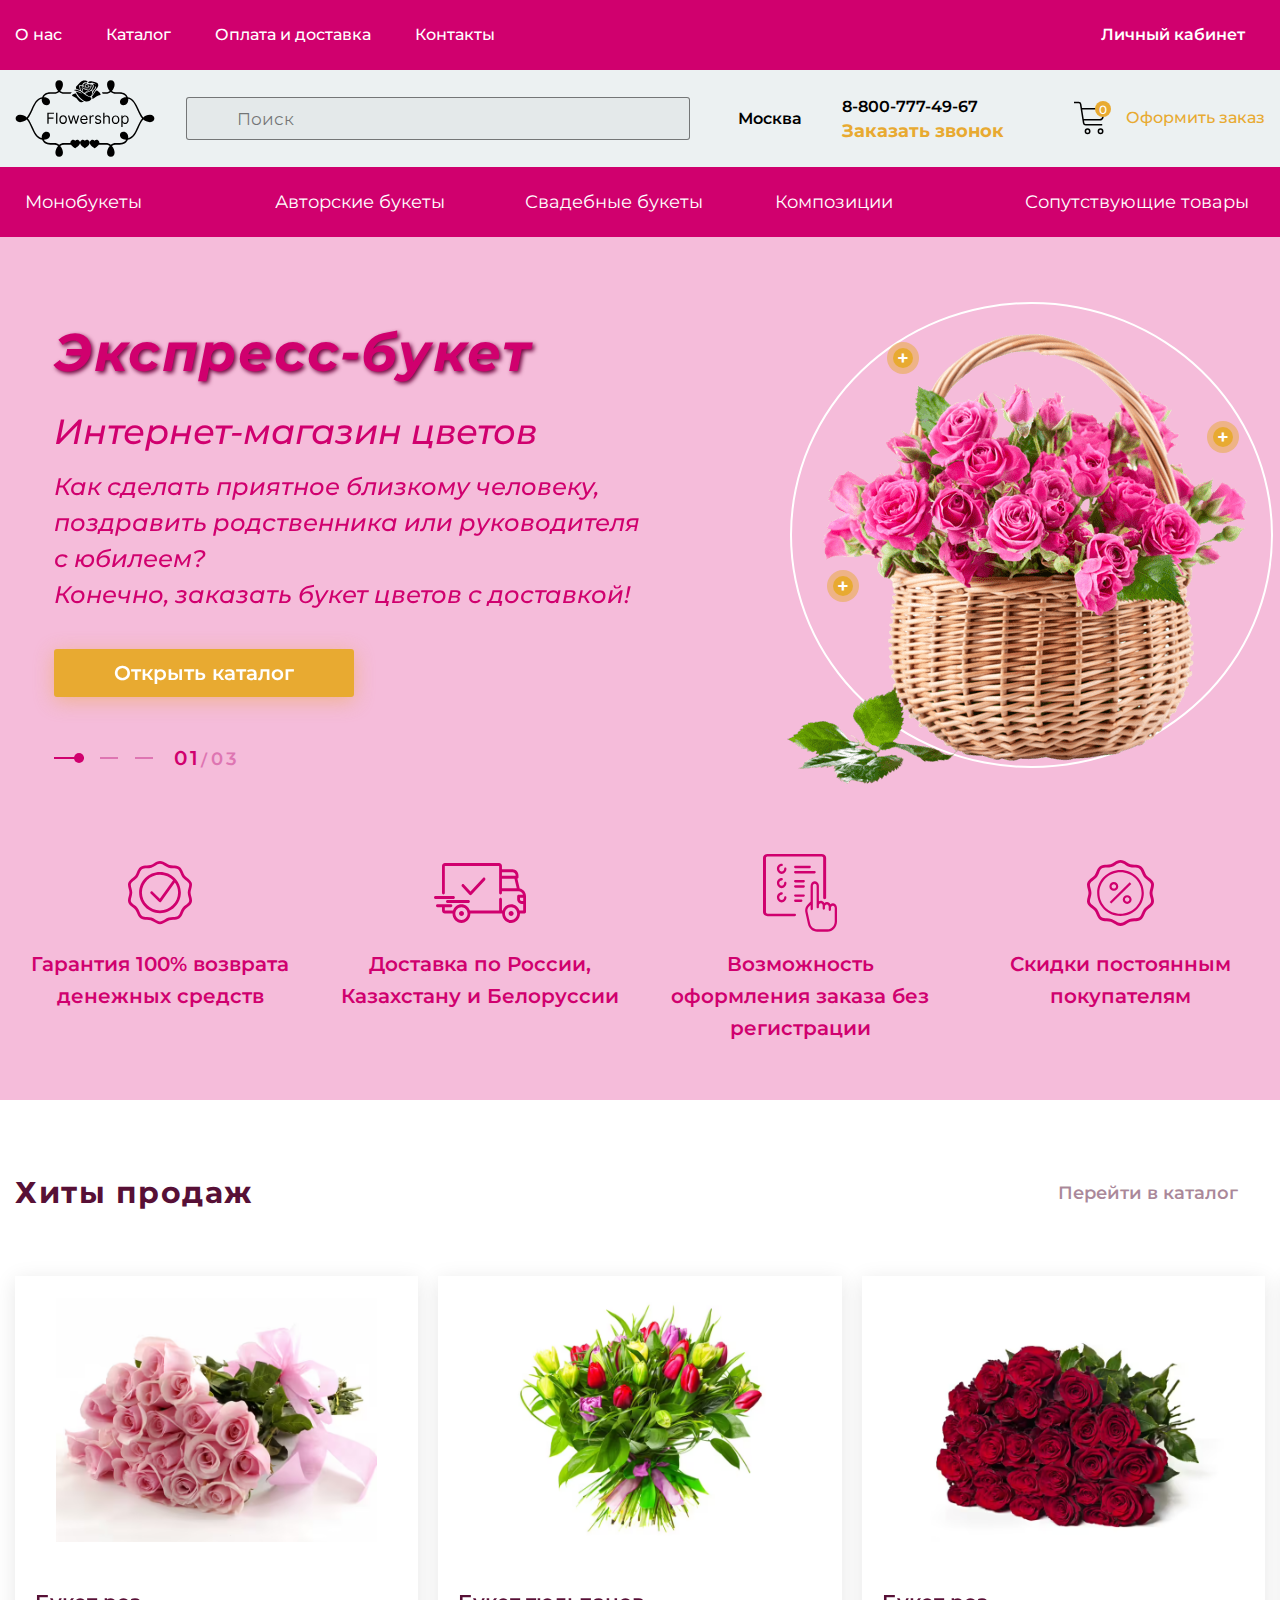
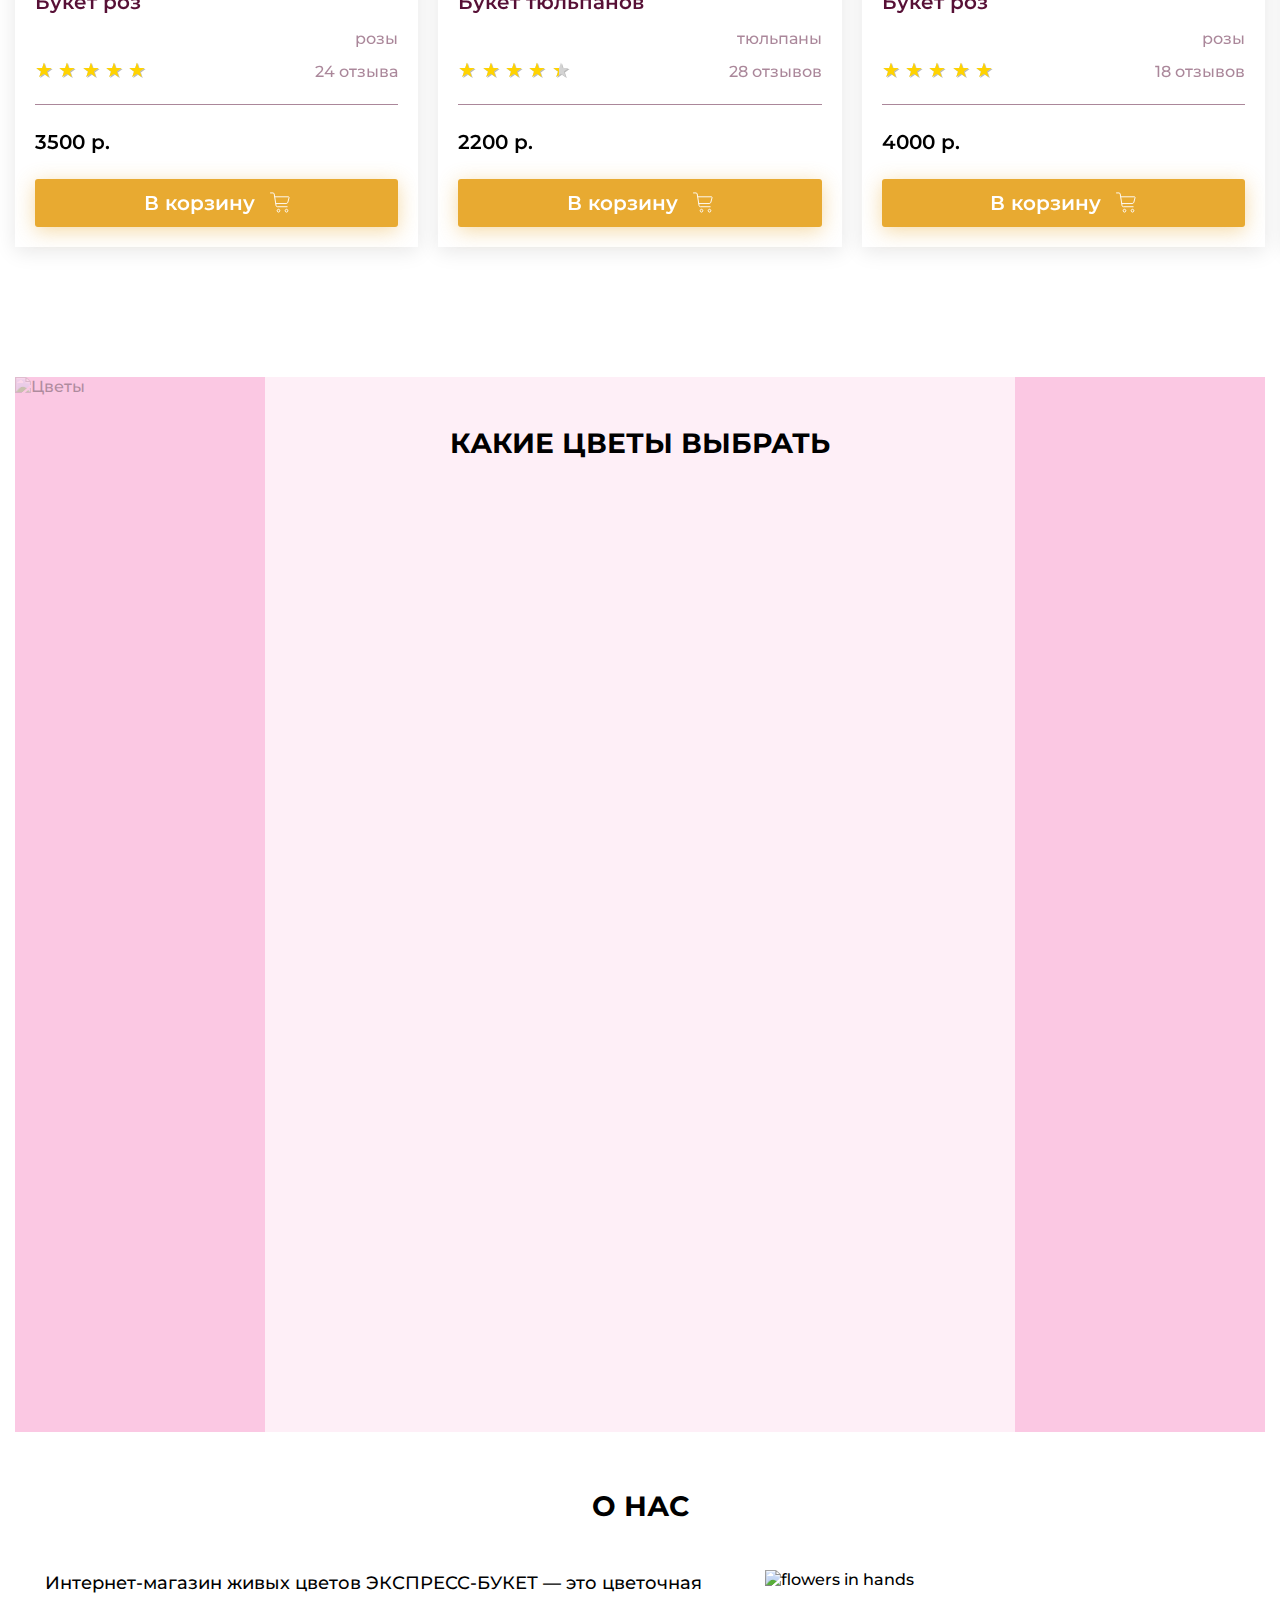
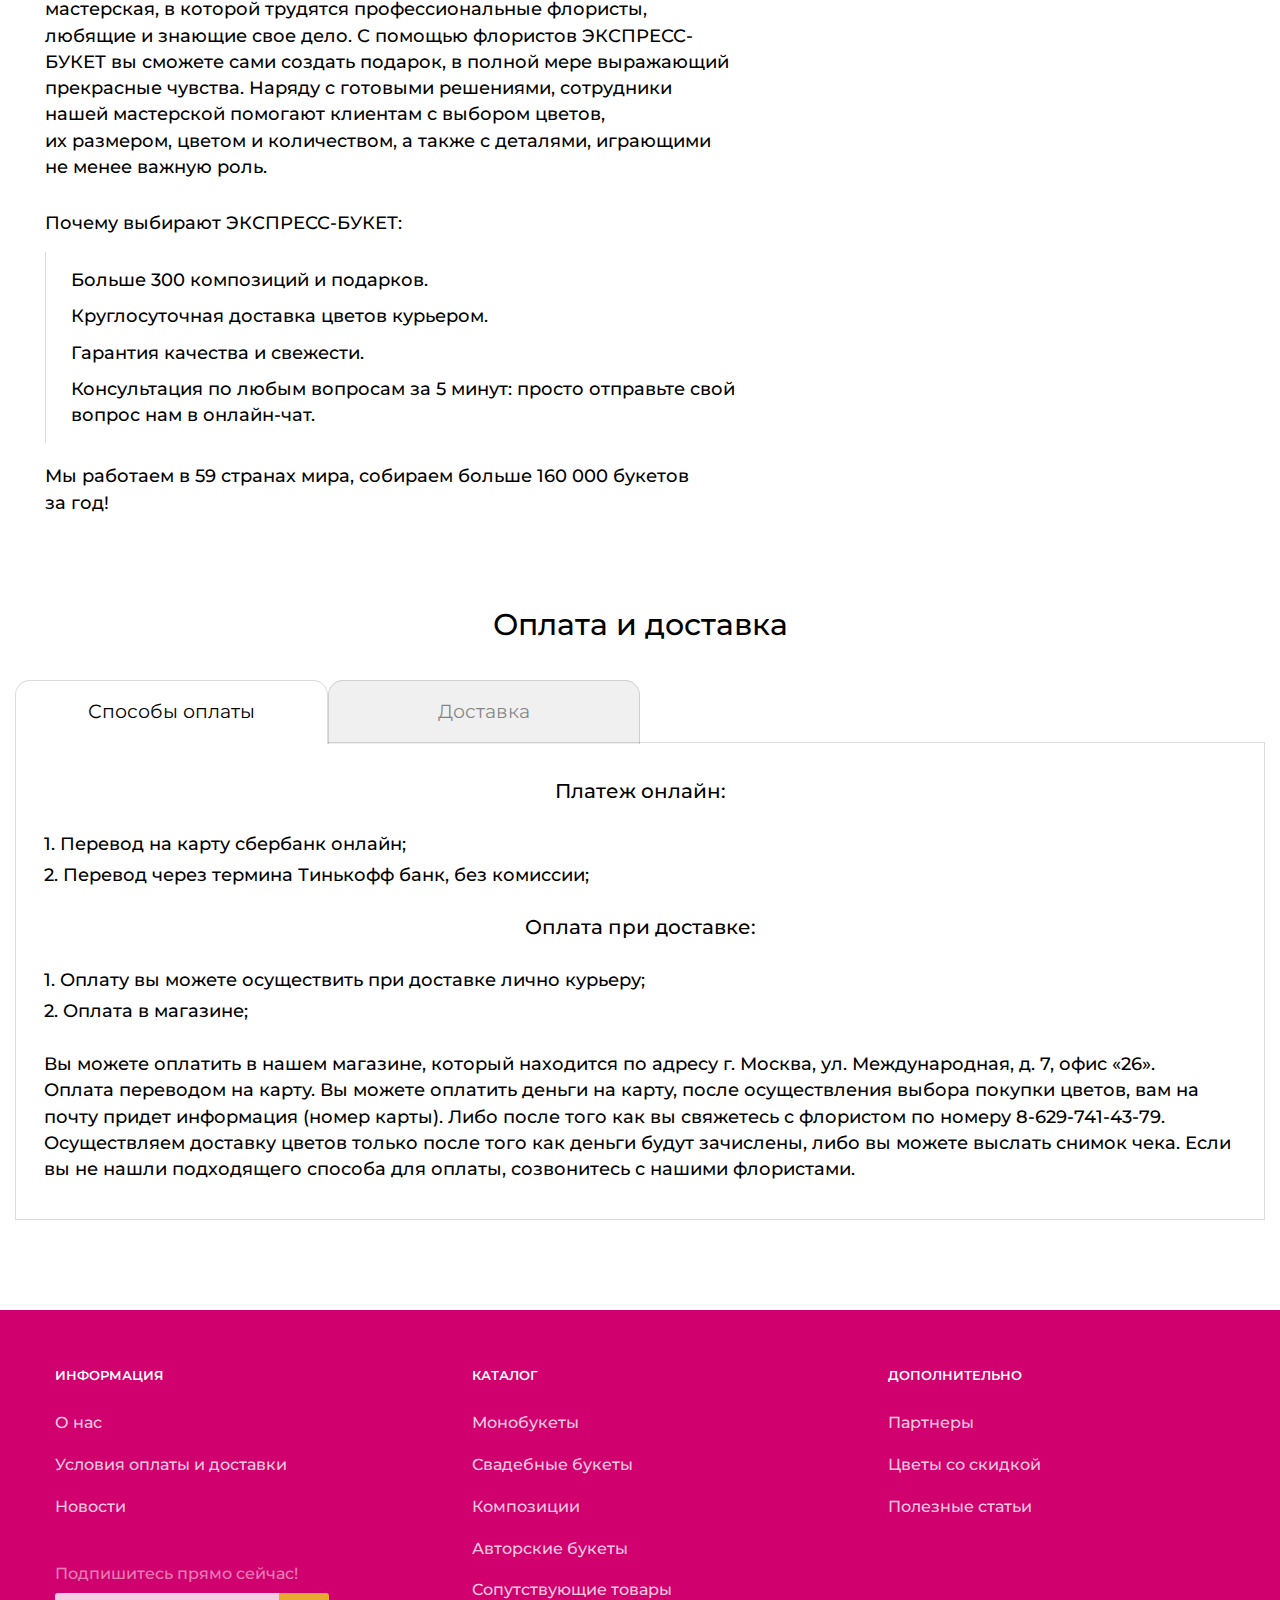
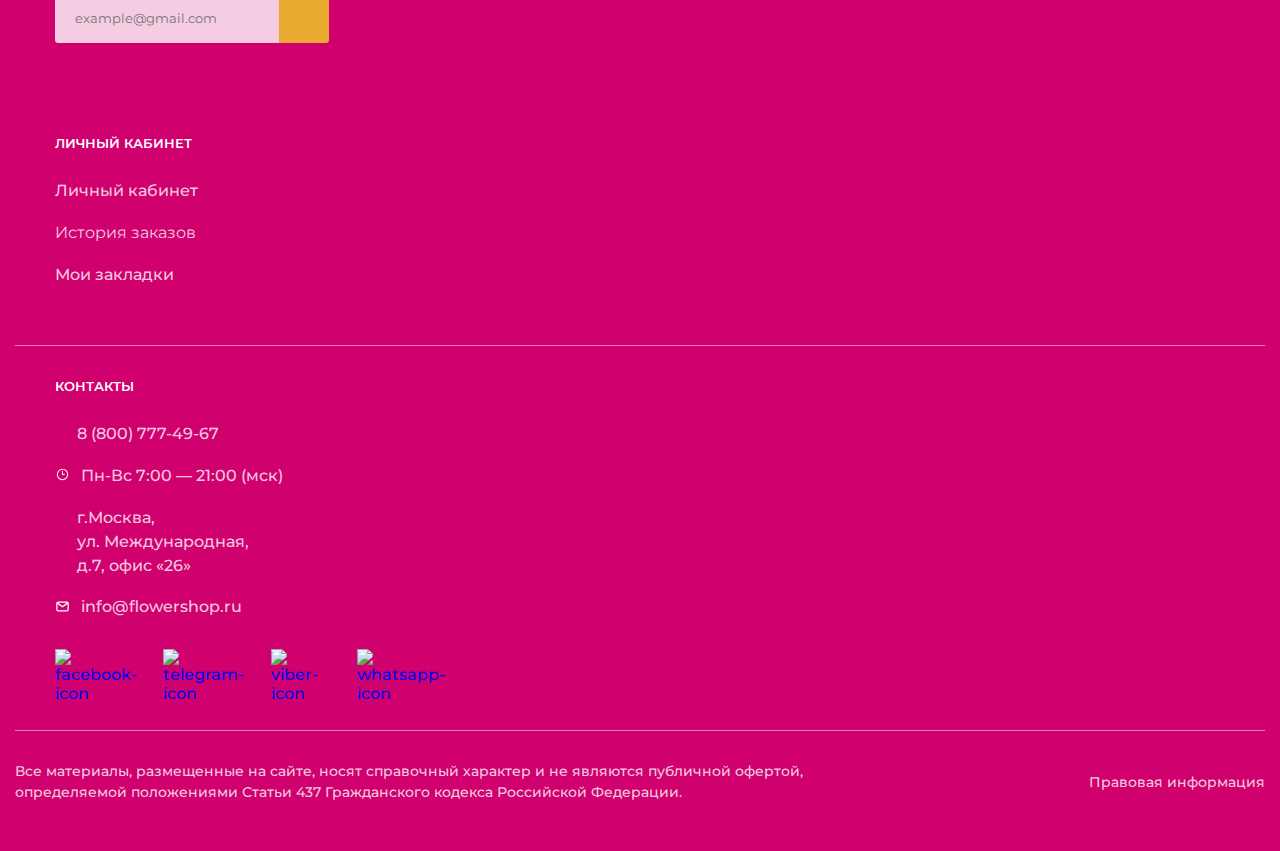
==== commit 64f5f2c2: "Add files via upload" ====
--- a/index.html
+++ b/index.html
@@ -9,23 +9,32 @@
     <link rel="icon" href="./favicon.ico" sizes="32x32">
     <link rel="icon" href="./files/favicon.svg" type="image/svg+xml">
     <link rel="apple-touch-icon" sizes="180x180" href="./files/apple-touch-icon.png">
-    <link rel="manifest" href="./files/site.webmanifest">
-
-    <!-- <script src="https://api-maps.yandex.ru/2.1/?apikey=0401e6a7-9541-4480-8a54-eed6229743ea&lang=ru_RU&_v=20240319230547"></script> -->
+    <!-- <link rel="manifest" href="./files/site.webmanifest">     -->
 
     <link rel="preconnect" href="https://fonts.googleapis.com">
     <link rel="preconnect" href="https://fonts.gstatic.com" crossorigin>
-    <link href="https://fonts.googleapis.com/css2?family=Montserrat:wght@400;500;600;700&display=swap&_v=20240319230547" rel="stylesheet">
-    <link rel="stylesheet" type="text/css" href="css/style.min.css?_v=20240319230547">
+    <link href="https://fonts.googleapis.com/css2?family=Montserrat:wght@400;500;600;700&display=swap&_v=20240325145620" rel="stylesheet">
+    <link rel="stylesheet" type="text/css" href="css/style.min.css?_v=20240325145620">
     <title>Экспресс-букет</title>
 </head>
-  <body style="height:100vh;overflow:hidden">
-
+  <body style="height: 100vh; overflow: hidden">
     <!-- Preloader -->
-    <div class="loader" style="position:fixed;width:100%;height:100%;z-index:1001;background-color:#fff;background:url(./img/darkpink-petals.svg),#fff;background-position:center;background-repeat:no-repeat;background-size:initial"></div>
+    <div
+      class="loader"
+      style="
+        position: fixed;
+        width: 100%;
+        height: 100%;
+        z-index: 1001;
+        background-color: #fff;
+        background: url(./img/darkpink-petals.svg), #fff;
+        background-position: center;
+        background-repeat: no-repeat;
+        background-size: initial;
+      "
+    ></div>
 
     <div class="wrapper">
-
       <header class="header" id="header">
 
     <div class="header__top top-header">
@@ -35,7 +44,7 @@
                     <li class="menu-top-header__item"><a href="index.html#about" class="menu-top-header__link"><span>О нас</span></a></li>
                     <li class="menu-top-header__item menu-top-header__item_catalog"><a href="catalog.html"  class="menu-top-header__link menu-top-header__link_catalog _icon-arrowdown"><span>Каталог</span></a></li>
                     <li class="menu-top-header__item"><a href="index.html#payment" class="menu-top-header__link"><span>Оплата и доставка</span></a></li>
-                    <!-- <li class="menu-top-header__item"><a href="catalog.html" class="menu-top-header__link"><span>Каталог</span></a></li> -->
+
                     <li class="menu-top-header__item"><a href="#contacts" class="menu-top-header__link"><span>Контакты</span></a></li>
                 </ul>
             </nav>
@@ -123,7 +132,6 @@
                             <span>0</span>
                         </div>
                         <div class="cart-header__body">
-                            <!-- <div class="cart-header__sum">0 р.</div> -->
                             <div class="cart-header__link">Оформить заказ</div>
                         </div>
                     </a>
@@ -137,41 +145,6 @@
                 <div class="popup_cart__title popup__title">Оформление заказа</div>
                 <div class="popup_cart__block">
                     <div class="popup_cart__items">
-                        <!-- <div class="popup_cart__item">                 
-                            <div class="popup_cart__image">
-                                <img src="../img/products-images/mono/herbers.jpg" alt="">
-                            </div>
-                            <div class="popup_cart__desc">Lorem ipsum.</div>
-                            <div class="popup_cart__quantity quantity quantity-popup-cart ">
-                                <button type="button" class="quantity-popup-cart__button quantity__button quantity__button_minus" data-sign="minus">-</button>
-                                <form class="quantity-popup-cart__input quantity__input">
-                                    <input  type="text" min="1" value="1">
-                                </form>                             
-                                <button type="button" class="quantity-popup-cart__button quantity__button quantity__button_plus" data-sign="plus">+</button> 
-                            </div>
-                            <div class="popup_cart__sum-block">
-                                <div class="popup_cart__sum">4499.00<span>p.</span></div>
-                            </div>                      
-                            <buttom class="popup_cart__remove">x</buttom>  
-                        </div>
-                        
-                        <div class="popup_cart__item">                     
-                                <div class="popup_cart__image">
-                                    <img src="../img/products-images/mono/herbers.jpg" alt="">
-                                </div>
-                                <div class="popup_cart__desc">Lorem ipsum.</div>
-                                <div class="popup_cart__quantity quantity quantity-popup-cart ">
-                                    <button type="button" class="quantity-popup-cart__button quantity__button quantity__button_minus" data-sign="minus">-</button>
-                                    <form class="quantity-popup-cart__input quantity__input">
-                                        <input  type="text" min="1" value="1">
-                                    </form>                             
-                                    <button type="button" class="quantity-popup-cart__button quantity__button quantity__button_plus" data-sign="plus">+</button> 
-                                </div>
-                                <div class="popup_cart__sum-block">
-                                    <div class="popup_cart__sum"> 4499.00 <span> p.</span></div>
-                                </div>                           
-                                <buttom class="popup_cart__remove">x</buttom>  
-                            </div> -->
                     </div>
                     <div class="popup_cart__lower-part">
                         <div class="popup_cart__delivery">
@@ -201,7 +174,6 @@
             <div class="popup_notice__title popup__title">Товар добавлен в корзину</div>
             <div class="popup_notice__item">
                     <div class="popup_notice__image">
-                        <!-- <img src="" alt=""> -->
                     </div>
                     <div class="popup_notice__text">
                         <div class="popup_notice__title"></div>
@@ -217,116 +189,6 @@
             </div>
         </div>
     </div>
-
-    <!-- <div class="header__catalog catalog-header">
-        <div class="catalog-header__container">
-            <nav class="catalog-header__menu menu-catalog">
-                <button type="button" class="menu-catalog__back">
-                    <img src="img/icons/arrow-left.svg" alt="arrow-left" width="20" height="20">Назад
-                </button>
-                <ul class="menu-catalog__list">
-                    <li class="menu-catalog__item"><button data-parent="1" class="menu-catalog__link">Монобукеты</button></li>
-                    <li class="menu-catalog__item"><button data-parent="2" class="menu-catalog__link">Авторские букеты</button></li>
-                    <li class="menu-catalog__item"><button data-parent="3" class="menu-catalog__link">Свадебные букеты</button></li>
-                    <li class="menu-catalog__item"><button data-parent="4" class="menu-catalog__link">Композиции</button></li>
-                    <li class="menu-catalog__item"><button data-parent="5" class="menu-catalog__link">Сопутствующие товары</button></li>
-                </ul>
-                <div class="menu-catalog__sub-menu sub-menu-catalog">
-                    <button type="button" class="sub-menu-catalog__back">
-                        <img src="img/icons/arrow-left.svg" alt="arrow-left" width="20" height="20">Назад
-                    </button>
-                    
-                    <div class="sub-menu-catalog__container">
-                        <div hidden data-submenu="1" class="sub-menu-catalog__block">                              
-                            <div class="sub-menu-catalog__category">
-                                <a href="catalog.html" class="sub-menu-catalog__link-category">Розы</a>
-                            </div>                                
-                            <div class="sub-menu-catalog__category">
-                                <a href="catalog.html" class="sub-menu-catalog__link-category">Гортензии</a>
-                            </div>
-                            <div class="sub-menu-catalog__category">
-                                <a href="catalog.html" class="sub-menu-catalog__link-category">Тюльпаны</a>
-                            </div>
-                            <div class="sub-menu-catalog__category">
-                                <a href="catalog.html" class="sub-menu-catalog__link-category">Лилии</a>
-                            </div> 
-                            <div class="sub-menu-catalog__category">
-                                <a href="catalog.html" class="sub-menu-catalog__link-category">Хризантемы</a>
-                            </div> 
-                            <div class="sub-menu-catalog__category">
-                                <a href="catalog.html" class="sub-menu-catalog__link-category">Пионы</a>
-                            </div> 
-                            <div class="sub-menu-catalog__category">
-                                <a href="catalog.html" class="sub-menu-catalog__link-category">Подсолнухи</a>
-                            </div> 
-                            <div class="sub-menu-catalog__category">
-                                <a href="catalog.html" class="sub-menu-catalog__link-category">Орхидеи</a>
-                            </div>
-                        </div>
-
-                        <div hidden data-submenu="2" class="sub-menu-catalog__block"> 
-                            <div class="sub-menu-catalog__category">
-                                <a href="catalog.html" class="sub-menu-catalog__link-category">до 2000р.</a>
-                            </div>
-                            <div class="sub-menu-catalog__category">
-                                <a href="catalog.html" class="sub-menu-catalog__link-category">от 2000 до 4000р.</a>
-                            </div>  
-                            <div class="sub-menu-catalog__category">
-                                <a href="catalog.html" class="sub-menu-catalog__link-category">от 4000р.</a>
-                            </div>                            
-                        </div>      
-                        
-                        <div hidden data-submenu="3" class="sub-menu-catalog__block">
-                            <div class="sub-menu-catalog__category">
-                                <a href="catalog.html" class="sub-menu-catalog__link-category">Каллы</a>
-                            </div>
-                            <div class="sub-menu-catalog__category">
-                                <a href="catalog.html" class="sub-menu-catalog__link-category">Гортензии</a>
-                            </div>                            
-                            <div class="sub-menu-catalog__category">
-                                <a href="catalog.html" class="sub-menu-catalog__link-category">Лилии</a>
-                            </div> 
-                            <div class="sub-menu-catalog__category">
-                                <a href="catalog.html" class="sub-menu-catalog__link-category">Розы</a>
-                            </div>                             
-                            <div class="sub-menu-catalog__category">
-                                <a href="catalog.html" class="sub-menu-catalog__link-category">Орхидеи</a>
-                            </div> 
-                            <div class="sub-menu-catalog__category">
-                                <a href="catalog.html" class="sub-menu-catalog__link-category">Микс</a>
-                            </div>        
-                        </div>
-                        <div hidden data-submenu="4" class="sub-menu-catalog__block">                                
-                            <div class="sub-menu-catalog__category">
-                                <a href="catalog.html" class="sub-menu-catalog__link-category">В коробке</a>
-                            </div>                             
-                            <div class="sub-menu-catalog__category">
-                                <a href="catalog.html" class="sub-menu-catalog__link-category">В корзине</a>
-                            </div>                       
-                        </div>
-                        <div hidden data-submenu="5" class="sub-menu-catalog__block">
-                            <div class="sub-menu-catalog__category">
-                                <a href="catalog.html" class="sub-menu-catalog__link-category">Фруктовые наборы</a>
-                            </div>
-                            <div class="sub-menu-catalog__category">
-                                <a href="catalog.html" class="sub-menu-catalog__link-category">Открытки</a>
-                            </div> 
-                            <div class="sub-menu-catalog__category">
-                                <a href="catalog.html" class="sub-menu-catalog__link-category">Мягкие игрушки</a>
-                            </div>
-                            <div class="sub-menu-catalog__category">
-                                <a href="catalog.html" class="sub-menu-catalog__link-category">Сладкие подарки</a>
-                            </div> 
-                            <div class="sub-menu-catalog__category">
-                                <a href="catalog.html" class="sub-menu-catalog__link-category">Воздушные шары</a>
-                            </div>                                 
-                        </div> 
-                    </div>                  
-
-                </div> 
-            </nav>
-        </div>
-    </div> -->
 
     <div class="header__catalog catalog-header">
         <div class="catalog-header__container">
@@ -440,86 +302,144 @@
 </header>
 
       <main class="page page_home">
-
         <section class="page__main-block main-block">
           <div class="main-block__container">
             <div class="main-block__body">
-
               <div class="swiper main-block__slider">
                 <div class="main-block__swiper swiper-wrapper">
-
                   <div class="main-block__slide slide-main-block swiper-slide">
-                    <div  class="slide-main-block__content">
-                      <h2 data-swiper-parallax="-100" class="slide-main-block__title">Экспресс-букет</h2>
-                      <div data-swiper-parallax="-150" class="slide-main-block__sub-title">Интернет-магазин цветов</div>
-                      <div data-swiper-parallax="-200" class="slide-main-block__text">
-                        Как сделать приятное близкому человеку, поздравить родственника или руководителя с юбилеем?<br />
+                    <div class="slide-main-block__content">
+                      <h2
+                        data-swiper-parallax="-100"
+                        class="slide-main-block__title"
+                      >
+                        Экспресс-букет
+                      </h2>
+                      <div
+                        data-swiper-parallax="-150"
+                        class="slide-main-block__sub-title"
+                      >
+                        Интернет-магазин цветов
+                      </div>
+                      <div
+                        data-swiper-parallax="-200"
+                        class="slide-main-block__text"
+                      >
+                        Как сделать приятное близкому человеку, поздравить
+                        родственника или руководителя с юбилеем?<br />
                         Конечно, заказать букет цветов с доставкой!
-                        <a href="catalog.html" class="slide-main-block__button button">Открыть каталог</a>
+                        <a
+                          href="catalog.html"
+                          class="slide-main-block__button button"
+                          >Открыть каталог</a
+                        >
                       </div>
                     </div>
-
                   </div>
                   <div class="main-block__slide slide-main-block swiper-slide">
-                    <div  class="slide-main-block__content">
-                      <h2 data-swiper-parallax="-100" class="slide-main-block__title">Экспресс-букет</h2>
-                      <div data-swiper-parallax="-150" class="slide-main-block__sub-title">Интернет-магазин цветов</div>
-                      <div data-swiper-parallax="-200" class="slide-main-block__text">
+                    <div class="slide-main-block__content">
+                      <h2
+                        data-swiper-parallax="-100"
+                        class="slide-main-block__title"
+                      >
+                        Экспресс-букет
+                      </h2>
+                      <div
+                        data-swiper-parallax="-150"
+                        class="slide-main-block__sub-title"
+                      >
+                        Интернет-магазин цветов
+                      </div>
+                      <div
+                        data-swiper-parallax="-200"
+                        class="slide-main-block__text"
+                      >
                         Скидка 15% на первый заказ!<br />
                         Сроки акции: с 10.05.23 по 31.05.23.<br />
-                        С полными правилами акции можно ознакомиться <a href="#" class="slide-main-block__link">здесь.</a>
-                        <a href="catalog.html" class="slide-main-block__button button">Открыть каталог</a>
+                        С полными правилами акции можно ознакомиться
+                        <a href="#" class="slide-main-block__link">здесь.</a>
+                        <a
+                          href="catalog.html"
+                          class="slide-main-block__button button"
+                          >Открыть каталог</a
+                        >
                       </div>
                     </div>
                   </div>
 
                   <div class="main-block__slide slide-main-block swiper-slide">
-                    <div  class="slide-main-block__content">
-                      <h2 data-swiper-parallax="-100" class="slide-main-block__title">Экспресс-букет</h2>
-                      <div data-swiper-parallax="-150" class="slide-main-block__sub-title">Интернет-магазин цветов</div>
-                      <div data-swiper-parallax="-200" class="slide-main-block__text">
+                    <div class="slide-main-block__content">
+                      <h2
+                        data-swiper-parallax="-100"
+                        class="slide-main-block__title"
+                      >
+                        Экспресс-букет
+                      </h2>
+                      <div
+                        data-swiper-parallax="-150"
+                        class="slide-main-block__sub-title"
+                      >
+                        Интернет-магазин цветов
+                      </div>
+                      <div
+                        data-swiper-parallax="-200"
+                        class="slide-main-block__text"
+                      >
                         Мы доставим радость вашим близким.<br />
                         Выбирайте все, что душе угодно.
-                        <a href="catalog.html" class="slide-main-block__button button">Открыть каталог</a>
+                        <a
+                          href="catalog.html"
+                          class="slide-main-block__button button"
+                          >Открыть каталог</a
+                        >
                       </div>
                     </div>
                   </div>
-
-                </div>
-                <div class="main-block__controll controll-main-block swiper-pagination">
+                </div>
+                <div
+                  class="main-block__controll controll-main-block swiper-pagination"
+                >
                   <div class="controll-main-block__dots"></div>
                   <div class="controll-main-block__fraction fraction-controll">
-                    <span class="fraction-controll__current">01</span> / <span class="fraction-controll__all">0</span>
+                    <span class="fraction-controll__current">01</span> /
+                    <span class="fraction-controll__all">0</span>
                   </div>
                 </div>
-
               </div>
               <div class="main-block__media media-main-block">
                 <div class="media-main-block__body">
                   <div class="media-main-block__image">
-                    <!-- <picture>                        
-                        <source type="image/png" srcset="img/mainpage/main-block/flowers-300.png 1x, img/mainpage/main-block/flowers-511.png 2x" media="(max-width: 395px)">                        
-                        <source type="image/png" srcset="img/mainpage/main-block/flowers-511.png 1x, img/mainpage/main-block/flowers-1022.png 2x"> 
-                        <img src="img/mainpage/main-block/flowers-511.png" width="460" height="450" alt="flowers">
-                    </picture> -->
-                    <!-- <img src="img/mainpage/main-block/flowers-511.png" width="460" height="450" alt="flowers"
-                          srcset="img/mainpage/main-block/flowers-300.png 300w, 
-                                  img/mainpage/main-block/flowers-511.png 511w,
-                                  img/mainpage/main-block/flowers-1022.png 1022w"
-            
-                          sizes="
-                                (min-resolution: 2dppx) and (max-width: 395px) 511px,
-                                (min-resolution: 2dppx) and (min-width: 396px) 1022px,
-
-                                (min-resolution: 1dppx) and (max-width: 395px) 300px,
-                                (min-resolution: 1dppx) and (min-width: 396px) 511px"> -->
-                        <img src="img/mainpage/main-block/flowers-460.png" srcset="img/mainpage/main-block/flowers-460.png 1.5x, img/mainpage/main-block/flowers-920.png 2x" width="307" height="316" alt="flowers">
+                    <img
+                      src="img/mainpage/main-block/flowers-460.png"
+                      srcset="
+                        img/mainpage/main-block/flowers-460.png 1.5x,
+                        img/mainpage/main-block/flowers-920.png 2x
+                      "
+                      width="307"
+                      height="316"
+                      alt="flowers"
+                    />
                   </div>
 
                   <div class="media-main-block__tips">
-                    <a href="#payment" data-tippy-content="как сделать заказ" class="media-main-block__tip media-main-block__tip_1"><span>+</span></a>
-                    <a href="#info" data-tippy-content="что выбрать" class="media-main-block__tip media-main-block__tip_2"><span>+</span></a>
-                    <a href="#payment" data-tippy-content="как оплатить" class="media-main-block__tip media-main-block__tip_3"><span>+</span></a>
+                    <a
+                      href="#payment"
+                      data-tippy-content="как сделать заказ"
+                      class="media-main-block__tip media-main-block__tip_1"
+                      ><span>+</span></a
+                    >
+                    <a
+                      href="#info"
+                      data-tippy-content="что выбрать"
+                      class="media-main-block__tip media-main-block__tip_2"
+                      ><span>+</span></a
+                    >
+                    <a
+                      href="#payment"
+                      data-tippy-content="как оплатить"
+                      class="media-main-block__tip media-main-block__tip_3"
+                      ><span>+</span></a
+                    >
                   </div>
                 </div>
               </div>
@@ -527,392 +447,319 @@
             <div class="main-block__advantages advantages-main">
               <div class="advantages-main__item">
                 <div class="advantages-main__icon">
-                  <img src="img/mainpage/icons/check-icon.svg" alt="Иконка галочки" width="64" height="64">
-                </div>
-                <div class="advantages-main__text">Гарантия 100% возврата
-                  денежных средств</div>
+                  <img
+                    src="img/mainpage/icons/check-icon.svg"
+                    alt="Иконка галочки"
+                    width="64"
+                    height="64"
+                  />
+                </div>
+                <div class="advantages-main__text">
+                  Гарантия 100% возврата денежных средств
+                </div>
               </div>
               <div class="advantages-main__item">
                 <div class="advantages-main__icon">
-                  <img src="img/mainpage/icons/car.svg" alt="Иконка грузовика" width="92" height="60">
-                </div>
-                <div class="advantages-main__text">Доставка по России,
-                  Казахстану и Белоруссии
+                  <img
+                    src="img/mainpage/icons/car.svg"
+                    alt="Иконка грузовика"
+                    width="92"
+                    height="60"
+                  />
+                </div>
+                <div class="advantages-main__text">
+                  Доставка по России, Казахстану и Белоруссии
                 </div>
               </div>
               <div class="advantages-main__item">
                 <div class="advantages-main__icon">
-                  <img src="img/mainpage/icons/checklist.svg" alt="Иконка списка" width="74" height="78">
-                </div>
-                <div class="advantages-main__text">Возможность оформления
-                  заказа без регистрации
+                  <img
+                    src="img/mainpage/icons/checklist.svg"
+                    alt="Иконка списка"
+                    width="74"
+                    height="78"
+                  />
+                </div>
+                <div class="advantages-main__text">
+                  Возможность оформления заказа без регистрации
                 </div>
               </div>
               <div class="advantages-main__item">
                 <div class="advantages-main__icon">
-                  <img src="img/mainpage/icons/percent.svg" alt="Иконка процента" width="67" height="66">
-                </div>
-                <div class="advantages-main__text">Скидки постоянным
-                  покупателям
+                  <img
+                    src="img/mainpage/icons/percent.svg"
+                    alt="Иконка процента"
+                    width="67"
+                    height="66"
+                  />
+                </div>
+                <div class="advantages-main__text">
+                  Скидки постоянным покупателям
                 </div>
               </div>
             </div>
           </div>
         </section>
 
-        <!-- <section class="page__catalog-cards catalog-cards">
-          <div class="catalog-cards__container">
-
-            <div class="catalog-cards__item item-catalog-cards">
-              <div class="item-catalog-cards__body">
-                <h3 class="item-catalog-cards__title">
-                  <a href="" class="item-catalog-cards__link-title">Монобукеты</a>
-                </h3>
-                <ul class="item-catalog-cards__list">
-                  <li class="item-catalog-cards__item"><a href="" class="item-catalog-cards__link">Розы</a></li>
-                  <li class="item-catalog-cards__item"><a href="" class="item-catalog-cards__link">Пионы</a></li>
-                  <li class="item-catalog-cards__item"><a href="" class="item-catalog-cards__link">Герберы</a></li>
-                  <li class="item-catalog-cards__item"><a href="" class="item-catalog-cards__link">Смотреть все</a></li>
-                </ul>                
-              </div>
-              <div class="item-catalog-cards__image">
-                <img src="img/mainpage/catalog-cards/01.png" alt="букет">
-              </div>
-            </div>
-
-            <div class="catalog-cards__item item-catalog-cards">
-              <div class="item-catalog-cards__body">
-                <h3 class="item-catalog-cards__title">
-                  <a href="" class="item-catalog-cards__link-title">Авторские букеты</a>
-                </h3>
-                <ul class="item-catalog-cards__list">
-                  <li class="item-catalog-cards__item"><a href="" class="item-catalog-cards__link">Розы</a></li>
-                  <li class="item-catalog-cards__item"><a href="" class="item-catalog-cards__link">Пионы</a></li>
-                  <li class="item-catalog-cards__item"><a href="" class="item-catalog-cards__link">Герберы</a></li>
-                  <li class="item-catalog-cards__item"><a href="" class="item-catalog-cards__link">Смотреть все</a></li>
-                </ul>                
-              </div>
-              <div class="item-catalog-cards__image">
-                <img src="img/mainpage/catalog-cards/02.png" alt="букет">
-              </div>
-            </div>
-            <div class="catalog-cards__item item-catalog-cards">
-              <div class="item-catalog-cards__body">
-                <h3 class="item-catalog-cards__title">
-                  <a href="" class="item-catalog-cards__link-title">Свадебные букеты</a>
-                </h3>
-                <ul class="item-catalog-cards__list">
-                  <li class="item-catalog-cards__item"><a href="" class="item-catalog-cards__link">Розы</a></li>
-                  <li class="item-catalog-cards__item"><a href="" class="item-catalog-cards__link">Пионы</a></li>
-                  <li class="item-catalog-cards__item"><a href="" class="item-catalog-cards__link">Герберы</a></li>
-                  <li class="item-catalog-cards__item"><a href="" class="item-catalog-cards__link">Смотреть все</a></li>
-                </ul>                
-              </div>
-              <div class="item-catalog-cards__image">
-                <img src="img/mainpage/catalog-cards/03.png" alt="букет">
-              </div>
-            </div>
-            <div class="catalog-cards__item item-catalog-cards">
-              <div class="item-catalog-cards__body">
-                <h3 class="item-catalog-cards__title">
-                  <a href="" class="item-catalog-cards__link-title">Композиции</a>
-                </h3>
-                <ul class="item-catalog-cards__list">
-                  <li class="item-catalog-cards__item"><a href="" class="item-catalog-cards__link">Розы</a></li>
-                  <li class="item-catalog-cards__item"><a href="" class="item-catalog-cards__link">Пионы</a></li>
-                  <li class="item-catalog-cards__item"><a href="" class="item-catalog-cards__link">Герберы</a></li>
-                  <li class="item-catalog-cards__item"><a href="" class="item-catalog-cards__link">Смотреть все</a></li>
-                </ul>                
-              </div>
-              <div class="item-catalog-cards__image">
-                <img src="img/mainpage/catalog-cards/04.png" alt="букет">
-              </div>
-            </div>
-            <div class="catalog-cards__item item-catalog-cards">
-              <div class="item-catalog-cards__body">
-                <h3 class="item-catalog-cards__title">
-                  <a href="" class="item-catalog-cards__link-title">Сопутствующие товары</a>
-                </h3>
-                <ul class="item-catalog-cards__list">
-                  <li class="item-catalog-cards__item"><a href="" class="item-catalog-cards__link">Мягкие игрушки</a></li>
-                  <li class="item-catalog-cards__item"><a href="" class="item-catalog-cards__link">Воздушные шары</a></li>
-                  <li class="item-catalog-cards__item"><a href="" class="item-catalog-cards__link">Вкусные наборы</a></li>
-                  <li class="item-catalog-cards__item"><a href="" class="item-catalog-cards__link">Открытки</a></li>
-                </ul>                
-              </div>
-              <div class="item-catalog-cards__image">
-                <img src="img/mainpage/catalog-cards/05.png" alt="букет">
-              </div>
-            </div>
-
+        <section class="page__hits-products hits-products">
+          <div class="hits-products-slider products-slider">
+            <div
+              class="hits-products-slider__container products-slider__container"
+            >
+              <div class="hits-products-slider__header products-slider__header">
+                <h2 class="hits-products-slider__title products-slider__title">
+                  Хиты продаж
+                </h2>
+                <a
+                  href="catalog.html"
+                  class="hits-products-slider__more products-slider__more"
+                  >Перейти в каталог</a
+                >
+              </div>
+              <div class="hits-products-slider__slider products-slider__slider">
+                <div class="products-slider__swiper"></div>
+                <div
+                  class="hits-products-slider__dots products-slider__dots"
+                ></div>
+              </div>
+            </div>
           </div>
-        </section> -->
-
-        <section class="page__hits-products hits-products">
-            <div class="hits-products-slider products-slider">
-                <div class="hits-products-slider__container products-slider__container">
-                    <div class="hits-products-slider__header products-slider__header">
-                        <h2 class="hits-products-slider__title products-slider__title">Хиты продаж</h2>
-                        <a href="catalog.html" class="hits-products-slider__more products-slider__more">Перейти в каталог</a>
-                    </div>
-                    <div class="hits-products-slider__slider products-slider__slider">
-                        <div class="products-slider__swiper">
-
-                        </div>
-                        <div class="hits-products-slider__dots products-slider__dots"></div>
-                    </div>
-                </div>
-            </div>
         </section>
 
         <section class="page__info info" id="info">
           <div class="info__container">
             <div class="info__wrapper">
-                <picture class="info__bg" >
-                    <source type="image/avif" srcset="img/pixel.avif" data-srcset="img/mainpage/flowers-bg-mini.avif 1x, img/mainpage/flowers-bg.avif 2x" media="(max-width: 767px)">
-                    <source type="image/webp" srcset="img/pixel.webp" data-srcset="img/mainpage/flowers-bg-mini.webp 1x, img/mainpage/flowers-bg.webp 2x" media="(max-width: 767px)">
-                    <source type="image/jpg" srcset="img/pixel.png" data-srcset="img/mainpage/flowers-bg-mini.jpeg 1x, img/mainpage/flowers-bg.jpeg 2x" media="(max-width: 767px)">
-                    <source type="image/avif" srcset="img/pixel.avif" data-srcset="img/mainpage/flowers-bg.avif">
-                    <source type="image/webp" srcset="img/pixel.webp" data-srcset="img/mainpage/flowers-bg.webp">
-
-                    <img src="img/pixel.png" data-nocover width="1590" height="1080" data-src="img/mainpage/flowers-bg.jpeg" alt="Цветы">
-                </picture>
-                <div class="info__content">
-                  <h5 class="info__main-title">Какие цветы выбрать</h5>
-
-                  <ul class="info__list _anim-items _anim-no-hide">
-                      <li class="info__item">Психологи считают, что цветы укрепляют взаимоотношения и сближают людей, повышают самооценку, дарят хорошее настроение, помогают женщине чувствовать себя женщиной — красивой, любимой, счастливой, особенной.</li>
-                      <li class="info__item">
-                          <h3 class="info__title">Какие цветы дарят детям и пожилым людям</h3>
-                          <div class="info__desc">Детям принято вручать маленький округлый букетик цветов. Пожилым людям уместно подарить цветок в горшке, как символ долголетия и здоровья.</div>
-                      </li>
-                      <li class="info__item">
-                          <h3 class="info__title">Какие букеты дарят мужчинам</h3>
-                          <div class="info__desc">Букет для мужчины должен выглядеть просто и без излишеств. «Мужскими» цветами считаются розы, гвоздики, хризантемы, лилии, герберы и тюльпаны.</div>
-                      </li>
-                      <li class="info__item">
-                          <h3 class="info__title">Какие цветы подарить девушке и что они обозначают</h3>
-                          <p class="info__desc">
-                            <span>Ромашки</span> и <span>пионы</span> часто дарят в начале отношений, они символизируют нежность и зарождение романтических чувств.<br>
-                            <span>Ландыши</span> говорят о тайных чувствах.<br>
-                            <span>Хризантемы и ирисы</span> — символы любви, веры и надежды на взаимность.
-                          </p>
-                      </li>
-                      <li class="info__item">
-                          <p class="info__desc">
-                            <span>Букет фиалок</span> расскажет о том, что человек дорожит дружбой. <br>
-                            <span>Розы</span> чаще всего сообщают о любви. Цвет также имеет значение. Розовые и кремовые бутоны означают нежность и искренность, красные — страсть и притяжение.
-                          </p>
-                      </li>
-                  </ul>
+              <picture class="info__bg">
+                <source
+                  type="image/avif"
+                  srcset="img/pixel.avif"
+                  data-srcset="img/mainpage/flowers-bg-mini.avif 1x, img/mainpage/flowers-bg.avif 2x"
+                  media="(max-width: 767px)"
+                />
+                <source
+                  type="image/webp"
+                  srcset="img/pixel.webp"
+                  data-srcset="img/mainpage/flowers-bg-mini.webp 1x, img/mainpage/flowers-bg.webp 2x"
+                  media="(max-width: 767px)"
+                />
+                <source
+                  type="image/jpg"
+                  srcset="img/pixel.png"
+                  data-srcset="img/mainpage/flowers-bg-mini.jpeg 1x, img/mainpage/flowers-bg.jpeg 2x"
+                  media="(max-width: 767px)"
+                />
+                <source
+                  type="image/avif"
+                  srcset="img/pixel.avif"
+                  data-srcset="img/mainpage/flowers-bg.avif"
+                />
+                <source
+                  type="image/webp"
+                  srcset="img/pixel.webp"
+                  data-srcset="img/mainpage/flowers-bg.webp"
+                />
+
+                <img
+                  src="img/pixel.png"
+                  data-nocover
+                  width="1590"
+                  height="1080"
+                  data-src="img/mainpage/flowers-bg.jpeg"
+                  alt="Цветы"
+                />
+              </picture>
+              <div class="info__content">
+                <h5 class="info__main-title">Какие цветы выбрать</h5>
+
+                <ul class="info__list _anim-items _anim-no-hide">
+                  <li class="info__item">
+                    Психологи считают, что цветы укрепляют взаимоотношения и
+                    сближают людей, повышают самооценку, дарят хорошее
+                    настроение, помогают женщине чувствовать себя женщиной —
+                    красивой, любимой, счастливой, особенной.
+                  </li>
+                  <li class="info__item">
+                    <h3 class="info__title">
+                      Какие цветы дарят детям и пожилым людям
+                    </h3>
+                    <div class="info__desc">
+                      Детям принято вручать маленький округлый букетик цветов.
+                      Пожилым людям уместно подарить цветок в горшке, как символ
+                      долголетия и здоровья.
+                    </div>
+                  </li>
+                  <li class="info__item">
+                    <h3 class="info__title">Какие букеты дарят мужчинам</h3>
+                    <div class="info__desc">
+                      Букет для мужчины должен выглядеть просто и без излишеств.
+                      «Мужскими» цветами считаются розы, гвоздики, хризантемы,
+                      лилии, герберы и тюльпаны.
+                    </div>
+                  </li>
+                  <li class="info__item">
+                    <h3 class="info__title">
+                      Какие цветы подарить девушке и что они обозначают
+                    </h3>
+                    <p class="info__desc">
+                      <span>Ромашки</span> и <span>пионы</span> часто дарят в
+                      начале отношений, они символизируют нежность и зарождение
+                      романтических чувств.<br />
+                      <span>Ландыши</span> говорят о тайных чувствах.<br />
+                      <span>Хризантемы и ирисы</span> — символы любви, веры и
+                      надежды на взаимность.
+                    </p>
+                  </li>
+                  <li class="info__item">
+                    <p class="info__desc">
+                      <span>Букет фиалок</span> расскажет о том, что человек
+                      дорожит дружбой. <br />
+                      <span>Розы</span> чаще всего сообщают о любви. Цвет также
+                      имеет значение. Розовые и кремовые бутоны означают
+                      нежность и искренность, красные — страсть и притяжение.
+                    </p>
+                  </li>
+                </ul>
               </div>
             </div>
           </div>
         </section>
 
-        <section id="about" class="page__about about" >
-            <div class="about__container">
-              <h3 class="about__main-title">О нас</h3>
-              <div class="about__holder">
-                  <div class="about__us">
-                      <p class="about__desc">Интернет-магазин живых цветов ЭКСПРЕСС-БУКЕТ — это цветочная мастерская, в которой трудятся профессиональные флористы, любящие и знающие свое дело. С помощью флористов ЭКСПРЕСС-БУКЕТ вы сможете сами создать подарок, в полной мере выражающий прекрасные чувства. Наряду с готовыми решениями, сотрудники нашей мастерской помогают клиентам с выбором цветов, их размером, цветом и количеством, а также с деталями, играющими не менее важную роль.
-                      </p>
-                      <p class="about__adv-title"> Почему выбирают ЭКСПРЕСС-БУКЕТ:</p>
-                          <ul class="about__adv">
-                              <li class="about__adv-item">Больше 300 композиций и подарков.</li>
-                              <li class="about__adv-item">Круглосуточная доставка цветов курьером.</li>
-                              <li class="about__adv-item">Гарантия качества и свежести.</li>
-                              <li class="about__adv-item">Консультация по любым вопросам за 5 минут: просто отправьте свой вопрос нам в онлайн-чат.</li>
-                          </ul>
-                      <p class="about__desc">Мы работаем в 59 странах мира, собираем больше 160 000 букетов за год!</p>
+        <section id="about" class="page__about about">
+          <div class="about__container">
+            <h3 class="about__main-title">О нас</h3>
+            <div class="about__holder">
+              <div class="about__us">
+                <p class="about__desc">
+                  Интернет-магазин живых цветов ЭКСПРЕСС-БУКЕТ — это цветочная
+                  мастерская, в которой трудятся профессиональные флористы,
+                  любящие и знающие свое дело. С помощью флористов
+                  ЭКСПРЕСС-БУКЕТ вы сможете сами создать подарок, в полной мере
+                  выражающий прекрасные чувства. Наряду с готовыми решениями,
+                  сотрудники нашей мастерской помогают клиентам с выбором
+                  цветов, их размером, цветом и количеством, а также с деталями,
+                  играющими не менее важную роль.
+                </p>
+                <p class="about__adv-title">Почему выбирают ЭКСПРЕСС-БУКЕТ:</p>
+                <ul class="about__adv">
+                  <li class="about__adv-item">
+                    Больше 300 композиций и подарков.
+                  </li>
+                  <li class="about__adv-item">
+                    Круглосуточная доставка цветов курьером.
+                  </li>
+                  <li class="about__adv-item">Гарантия качества и свежести.</li>
+                  <li class="about__adv-item">
+                    Консультация по любым вопросам за 5 минут: просто отправьте
+                    свой вопрос нам в онлайн-чат.
+                  </li>
+                </ul>
+                <p class="about__desc">
+                  Мы работаем в 59 странах мира, собираем больше 160 000 букетов
+                  за год!
+                </p>
+              </div>
+              <div class="about__photo">
+                <picture>
+                  <source
+                    type="image/avif"
+                    srcset="img/pixel.avif"
+                    data-srcset="img/mainpage/flowersinhands-small.avif 1x, img/mainpage/flowersinhands.avif 2x"
+                  />
+                  <source
+                    type="image/webp"
+                    srcset="img/pixel.webp"
+                    data-srcset="img/mainpage/flowersinhands-small.webp 1x, img/mainpage/flowersinhands.webp 2x"
+                  />
+                  <source
+                    type="image/jpg"
+                    srcset="img/pixel.png"
+                    data-srcset="img/mainpage/flowersinhands-small.jpg 1x, img/mainpage/flowersinhands.jpg 2x"
+                  />
+
+                  <img
+                    src="img/pixel.png"
+                    width="500"
+                    height="500"
+                    data-src="img/mainpage/flowersinhands-small.jpg"
+                    alt="flowers in hands"
+                  />
+                </picture>
+              </div>
+            </div>
+            <div class="about__info tabs" id="payment">
+              <h3 class="about__title">Оплата и доставка</h3>
+              <nav class="about__info-navigation">
+                <button
+                  type="submit"
+                  data-tab="tab-1"
+                  class="about__info-title _tab-active"
+                >
+                  Способы оплаты
+                </button>
+                <button
+                  type="submit"
+                  data-tab="tab-2"
+                  class="about__info-title"
+                >
+                  Доставка
+                </button>
+              </nav>
+              <div class="about__body">
+                <div data-tab-content id="tab-1" class="about__content">
+                  <h5 class="about__subtitle">Платеж онлайн:</h5>
+                  <ul class="about__list">
+                    <li class="about__option">
+                      1. Перевод на карту сбербанк онлайн;
+                    </li>
+                    <li class="about__option">
+                      2. Перевод через термина Тинькофф банк, без комиссии;
+                    </li>
+                  </ul>
+                  <h5 class="about__subtitle">Оплата при доставке:</h5>
+                  <ul class="about__list">
+                    <li class="about__option">
+                      1. Оплату вы можете осуществить при доставке лично
+                      курьеру;
+                    </li>
+                    <li class="about__option">2. Оплата в магазине;</li>
+                  </ul>
+                  <p>
+                    Вы можете оплатить в нашем магазине, который находится по
+                    адресу г. Москва, ул. Международная, д. 7, офис «26».
+                  </p>
+                  <p>
+                    Оплата переводом на карту. Вы можете оплатить деньги на
+                    карту, после осуществления выбора покупки цветов, вам на
+                    почту придет информация (номер карты). Либо после того как
+                    вы свяжетесь с флористом по номеру 8-629-741-43-79.
+                    Осуществляем доставку цветов только после того как деньги
+                    будут зачислены, либо вы можете выслать снимок чека. Если вы
+                    не нашли подходящего способа для оплаты, созвонитесь с
+                    нашими флористами.
+                  </p>
+                </div>
+                <div data-tab-content id="tab-2" class="about__content _hidden">
+                  <h5 class="about__subtitle">Оплата и доставка</h5>
+                  <div class="about__delivery">
+                    <p>
+                      Мы работаем для вас ежедневно, осуществляем доставку нашим
+                      курьером: 24 часа, семь дней в неделю. Стоимость этой
+                      услуги бесплатно от 3000 рублей, кроме праздничных дней,
+                      от 500 рублей по городу, от 1000 рублей по России. Для
+                      установления стоимости доставки за границу свяжитесь с
+                      нашим оператором по номеру 8-629-741-43-79.
+                    </p>
                   </div>
-                  <div class="about__photo">
-                    <picture >
-                        <source type="image/avif" srcset="img/pixel.avif" data-srcset="img/mainpage/flowersinhands-small.avif 1x, img/mainpage/flowersinhands.avif 2x">
-                        <source type="image/webp" srcset="img/pixel.webp" data-srcset="img/mainpage/flowersinhands-small.webp 1x, img/mainpage/flowersinhands.webp 2x">
-                        <source type="image/jpg" srcset="img/pixel.png" data-srcset="img/mainpage/flowersinhands-small.jpg 1x, img/mainpage/flowersinhands.jpg 2x">
-
-                        <img src="img/pixel.png" width="500" height="500" data-src="img/mainpage/flowersinhands-small.jpg" alt="flowers in hands">
-                    </picture>
-                  </div>
-              </div>
-              <div class="about__info tabs" id="payment">
-                  <h3 class="about__title">Оплата и доставка</h3>
-                  <nav class="about__info-navigation">
-                      <button type="submit" data-tab="tab-1" class="about__info-title _tab-active">Способы оплаты</button>
-                      <button type="submit" data-tab="tab-2" class="about__info-title">Доставка</button>
-                  </nav>
-                  <div class="about__body">
-                      <div data-tab-content id="tab-1" class="about__content">
-                          <h5 class="about__subtitle">Платеж онлайн:</h5>
-                          <ul class="about__list">
-                              <li class="about__option">1. Перевод на карту сбербанк онлайн;</li>
-                              <li class="about__option">2. Перевод через термина Тинькофф банк, без комиссии;</li>
-                          </ul>
-                          <h5 class="about__subtitle"> Оплата при доставке:</h5>
-                          <ul class="about__list">
-                              <li class="about__option">1. Оплату вы можете осуществить при доставке лично курьеру;</li>
-                              <li class="about__option">2. Оплата в магазине;</li>
-                          </ul>
-                          <p>Вы можете оплатить в нашем магазине, который находится по адресу г. Москва, ул. Международная, д. 7, офис «26».</p>
-                          <p>Оплата переводом на карту. Вы можете оплатить деньги на карту, после осуществления выбора покупки цветов, вам на почту придет информация (номер карты). Либо после того как вы свяжетесь с флористом по номеру 8-629-741-43-79. Осуществляем доставку цветов только после того как деньги будут зачислены, либо вы можете выслать снимок чека. Если вы не нашли подходящего способа для оплаты, созвонитесь с нашими флористами.</p>
-                      </div>
-                      <div data-tab-content id="tab-2"  class="about__content _hidden">
-                          <h5 class="about__subtitle">Оплата и доставка</h5>
-                          <div class="about__delivery">
-                              <p>Мы работаем для вас ежедневно, осуществляем доставку нашим курьером: 24 часа, семь дней в неделю. Стоимость этой услуги бесплатно от 3000 рублей, кроме праздничных дней, от 500 рублей по городу, от 1000 рублей по России. Для установления стоимости доставки за границу свяжитесь с нашим оператором по номеру 8-629-741-43-79.</p>
-                          </div>
-                      </div>
-                  </div>
-              </div>
-            </div>
+                </div>
+              </div>
+            </div>
+          </div>
         </section>
 
-        <!-- <section class="page__sale-products sale-products">         
-          <div class="sale-products-slider products-slider">
-            <div class="sale-products-slider__container products-slider__container">
-                <div class="sale-products-slider__header products-slider__header">
-                    <h2 class="sale-products-slider__title products-slider__title">Специальное предложение</h2>
-                    <a href="" class="sale-products-slider__more products-slider__more">Показать все</a>
-                </div>
-                <div class="sale-products-slider__slider products-slider__slider">
-                    <div class="sale-products-slider__swiper products-slider__swiper">
-        
-                      <div class="sale-products-slider__slide products-slider__slide">
-                            <article class="product-card">
-                                <a href="" class="product-card__image">
-                                    <span class="product-card__item-image-ibg product-card__item-image-ibg_contain">
-                                        <img src="img/mainpage/products-images/pngegg (2).png" alt="Картинка">
-                                    </span>
-                                </a>
-                                <div class="product-card__body">
-                                    <h4 class="product-card__title">
-                                        <a href="" class="product-card__link-title">Свадебный букет 1</a>
-                                    </h4>
-                                    <div class="product-card__info info-product-card">
-                                        <div class="info-product-card__size">20 шт</div>
-                                        <div class="info-product-card__materials">розы</div>
-                                    </div>
-                                    <div class="product-card__rating rating rating_set">
-                                        <div class="rating__body">
-                                            <div class="rating__active"></div>
-                                            <div class="rating__items">
-                                                <input type="radio" class="rating__item" value="1" name="rating">
-                                                <input type="radio" class="rating__item" value="2" name="rating">
-                                                <input type="radio" class="rating__item" value="3" name="rating">
-                                                <input type="radio" class="rating__item" value="4" name="rating">
-                                                <input type="radio" class="rating__item" value="5" name="rating">
-                                            </div>                                    
-                                        </div>
-                                        <div class="rating__value">0</div>
-                                        <div class="rating__info">12 отзывов</div>
-                                    </div>
-                                    <div class="product-card__footer">
-                                        <div class="product-card__price">2700 р.</div>
-                                        <a href="" class="product-card__compare _icon-compare"></a>
-                                        <a href="" class="product-card__favourite _icon-favourite"></a>
-                                    </div>
-                                    <button class="product-card__cart button"><span class="">В корзину
-                                        </span><img src="img/icons/cart-white.svg" alt="иконка корзины">
-                                    </button>
-                                </div>
-                            </article>
-                      </div>
-
-                      <div class="sale-products-slider__slide products-slider__slide">
-                          <article class="product-card">
-                              <a href="" class="product-card__image">
-                                  <span class="product-card__item-image-ibg product-card__item-image-ibg_contain">
-                                      <img src="img/mainpage/products-images/fonwall.ru_plant-flower-purple-petal-srfa (2).jpeg" alt="Картинка">
-                                  </span>
-                              </a>
-                              <div class="product-card__body">
-                                  <h4 class="product-card__title">
-                                      <a href="" class="product-card__link-title">Свадебный букет2</a>
-                                  </h4>
-                                  <div class="product-card__info info-product-card">
-                                      <div class="info-product-card__size">20 шт</div>
-                                      <div class="info-product-card__materials">розы</div>
-                                  </div>
-                                  <div class="product-card__rating rating rating_set">
-                                      <div class="rating__body">
-                                          <div class="rating__active"></div>
-                                          <div class="rating__items">
-                                              <input type="radio" class="rating__item" value="1" name="rating">
-                                              <input type="radio" class="rating__item" value="2" name="rating">
-                                              <input type="radio" class="rating__item" value="3" name="rating">
-                                              <input type="radio" class="rating__item" value="4" name="rating">
-                                              <input type="radio" class="rating__item" value="5" name="rating">
-                                          </div>                                    
-                                      </div>
-                                      <div class="rating__value">0</div>
-                                      <div class="rating__info">12 отзывов</div>
-                                  </div>
-                                  <div class="product-card__footer">
-                                      <div class="product-card__price">2700 р.</div>
-                                      <a href="" class="product-card__compare _icon-compare"></a>
-                                      <a href="" class="product-card__favourite _icon-favourite"></a>
-                                  </div>
-                                  <button class="product-card__cart button"><span class="">В корзину</span><img src="img/icons/cart-white.svg" alt="иконка корзины"></button>
-                              </div>
-                          </article>
-                      </div>
-
-                      <div class="sale-products-slider__slide products-slider__slide">
-                        <article class="product-card">
-                            <a href="" class="product-card__image">
-                                <span class="product-card__item-image-ibg product-card__item-image-ibg_contain">
-                                    <img src="img/mainpage/products-images/thomas-william-T4sn1Nw1f98-unsplash.jpg" alt="Картинка">
-                                </span>
-                            </a>
-                            <div class="product-card__body">
-                                <h4 class="product-card__title">
-                                    <a href="" class="product-card__link-title">Свадебный букет3</a>
-                                </h4>
-                                <div class="product-card__info info-product-card">
-                                    <div class="info-product-card__size">20 шт</div>
-                                    <div class="info-product-card__materials">розы</div>
-                                </div>
-                                <div class="product-card__rating rating rating_set">
-                                    <div class="rating__body">
-                                        <div class="rating__active"></div>
-                                        <div class="rating__items">
-                                            <input type="radio" class="rating__item" value="1" name="rating">
-                                            <input type="radio" class="rating__item" value="2" name="rating">
-                                            <input type="radio" class="rating__item" value="3" name="rating">
-                                            <input type="radio" class="rating__item" value="4" name="rating">
-                                            <input type="radio" class="rating__item" value="5" name="rating">
-                                        </div>                                    
-                                    </div>
-                                    <div class="rating__value">0</div>
-                                    <div class="rating__info">12 отзывов</div>
-                                </div>
-                                <div class="product-card__footer">
-                                    <div class="product-card__price">2700 р.</div>
-                                    <a href="" class="product-card__compare _icon-compare"></a>
-                                    <a href="" class="product-card__favourite _icon-favourite"></a>
-                                </div>
-                                <button class="product-card__cart button"><span class="">В корзину</span><img src="img/icons/cart-white.svg" alt="иконка корзины"></button>
-                            </div>
-                        </article>
-                      </div>
-                
-                    </div>
-                    <div class="sale-products-slider__dots products-slider__dots"></div>
-                </div>
-            </div>
-          </div> 
-        </section>  -->
-
       </main>
 
       <footer class="footer">
-    <!-- <section class="footer__text text-footer">
-        <div class="text-footer__container">
-            <h1 class="text-footer__title">Интернет-магазин цветов</h1>
-            <div class="text-footer__text">Наша компания существует уже более 10 лет на рынке. За это время цветочный бизнес претерпел множество изменений - стал гораздо удобнее и доступнее для каждого жителя города. Мы приобрели огромный опыт в создании букетов и композиций и всегда рады предложить вам новое! Мы можем предоставить вам первоклассный сервис, бережную доставку цветов и безупречное качество.</div>
-        </div>
-    </section> -->
+
     <div class="footer__container">
         <div class="footer__body body-footer">
             <div class="body-footer__row1">
@@ -1022,117 +869,71 @@
                 </div>
             </div>
             <div class="body-footer__row2" id="contacts">
-                    <div class="body-footer__item item-footer">
-                        <div class="item-footer__spoller spoller-item-footer">
-                            <div class="spoller-item-footer__item">
-                                <button type="button" class="spoller-item-footer__title">Контакты</button>
-                                <div class="spoller-item-footer__body">
-                                    <nav class="menu-footer">
-                                        <ul class="menu-footer__list">
-                                            <li class="menu-footer__item">
-                                                <a href="tel:88007774967" class="menu-footer__link _icon-phone">8 (800) 777-49-67</a>
-                                            </li>
-                                            <li class="menu-footer__item">
-                                                <div class="menu-footer__item-block">
-                                                    <div class="menu-footer__item-img">
-                                                        <img src="img/icons/clock.svg" alt="clock" width="15" height="15">
-                                                    </div>
-                                                    <p>Пн-Вс </p>
-                                                    <p>7:00 — 21:00 (мск)</p>
+                <div class="body-footer__item item-footer">
+                    <div class="item-footer__spoller spoller-item-footer">
+                        <div class="spoller-item-footer__item">
+                            <button type="button" class="spoller-item-footer__title">Контакты</button>
+                            <div class="spoller-item-footer__body">
+                                <nav class="menu-footer">
+                                    <ul class="menu-footer__list">
+                                        <li class="menu-footer__item">
+                                            <a href="tel:88007774967" class="menu-footer__link _icon-phone">8 (800) 777-49-67</a>
+                                        </li>
+                                        <li class="menu-footer__item">
+                                            <div class="menu-footer__item-block">
+                                                <div class="menu-footer__item-img">
+                                                    <img src="img/icons/clock.svg" alt="clock" width="15" height="15">
                                                 </div>
-                                            </li>
-                                            <li class="menu-footer__item _icon-location">
-                                                <div>
-                                                    <p>г.Москва,</p>
-                                                    <p>ул. Международная,</p>
-                                                    <p>д.7, офис «26»</p>
+                                                <p>Пн-Вс </p>
+                                                <p>7:00 — 21:00 (мск)</p>
+                                            </div>
+                                        </li>
+                                        <li class="menu-footer__item _icon-location">
+                                            <div>
+                                                <p>г.Москва,</p>
+                                                <p>ул. Международная,</p>
+                                                <p>д.7, офис «26»</p>
+                                            </div>
+                                        </li>
+                                        <li class="menu-footer__item">
+                                            <a href="mailto:info@flowershop.ru" class="menu-footer__link">
+                                                <div class="menu-footer__item-img">
+                                                    <img class="menu-footer__item-img" src="img/icons/mail.svg" alt="mail" width="15" height="15">
                                                 </div>
-                                            </li>
-                                            <li class="menu-footer__item">
-                                                <a href="mailto:info@flowershop.ru" class="menu-footer__link">
-                                                    <div class="menu-footer__item-img">
-                                                        <img class="menu-footer__item-img" src="img/icons/mail.svg" alt="mail" width="15" height="15">
-                                                    </div>
-                                                    info@flowershop.ru
-                                                </a>
-                                            </li>
-                                        </ul>
-                                    </nav>
-                                    <ul class="social-footer">
-                                        <li class="social-footer__item">
-                                            <a href="http://facebook.com" class="social-footer__link">
-                                                <img src="img/icons/facebook.svg" alt="facebook-icon" width="45" height="45">
+                                                info@flowershop.ru
                                             </a>
                                         </li>
-                                        <li class="social-footer__item">
-                                            <a href="http://telegram.org" class="social-footer__link">
-                                                <img src="img/icons/telegram.svg" alt="telegram-icon" width="45" height="45">
-                                            </a>
-                                        </li>
-                                        <li class="social-footer__item">
-                                            <a href="http://viber.com" class="social-footer__link">
-                                                <img src="img/icons/viber.svg" alt="viber-icon" width="45" height="45">
-                                            </a>
-                                        </li>
-                                        <li class="social-footer__item">
-                                            <a href="http://whatsapp.com" class="social-footer__link">
-                                                <img src="img/icons/whatsapp.svg" alt="whatsapp-icon" width="45" height="45">
-                                            </a>
-                                        </li>
                                     </ul>
-                                </div>
-                            </div>
-                        </div>
-                    </div>
-                    <div class="body-footer__item item-footer">
-                        <div id="map" class="body-footer__map" data-iframe="https://yandex.ru/map-widget/v1/?ll=37.682803%2C55.745802&mode=usermaps&source=constructorStatic&um=constructor%3A2777a2106065fe2d7f05f52150582ee89211c69ce183021412bf9504910e6661&z=17"></div>
-                    </div>
-
-                    <!-- <div class="body-footer__item item-footer">
-                        <div data-spollers="767.98" class="item-footer__spoller spoller-item-footer">
-                            <div class="spoller-item-footer__item">
-                                <button type="button" data-spoller class="spoller-item-footer__title">Полезные ссылки</button>
-                                <div class="spoller-item-footer__body">
-                                    <nav class="menu-footer">
-                                        <ul class="menu-footer__list">
-                                            <li class="menu-footer__item">
-                                                <a href="" class="menu-footer__link">Способы доствки и оплаты</a>
-                                            </li>                                            
-                                        </ul>
-                                    </nav>
-                                </div>
-                            </div> 
-                        </div>
-                    </div>                    
-                    <div class="body-footer__item item-footer">
-                        <div data-spollers="767.98" class="item-footer__spoller spoller-item-footer">
-                            <div class="spoller-item-footer__item">
-                                <button type="button" data-spoller class="spoller-item-footer__title">Наша гарантия</button>
-                                <div class="spoller-item-footer__body">
-                                    <div class="spoller-item-footer__text">
-                                        Недовольны своей покупкой? 
-                                        Вы можете вернуть ее в течении 
-                                        30 дней с даты получения,
-                                        согласно <a href="">нашим правилам</a>
-                                    </div>                                    
-                                </div>
-                            </div> 
-                        </div>
-                    </div>
-                    <div class="body-footer__item item-footer">
-                        <div data-spollers="767.98" class="item-footer__spoller spoller-item-footer">
-                            <div class="spoller-item-footer__item">
-                                <button type="button" data-spoller class="spoller-item-footer__title">Новостная рассылка</button>
-                                <form id="subscribe-form" action="#" class="spoller-item-footer__body footer-subscribe">
-                                    <label for="subscribe-input" class="footer-subscribe__label">Подпишитесь прямо сейчас!</label>
-                                    <div class="footer-subscribe__line">
-                                        <input id="subscribe-input" autocomplete="off" type="text" name="form[]" data-error="Ошибка" data-required="email" placeholder="example@gmail.com" class="footer-subscribe__input _req _email"> 
-                                        <button type="submit" class="footer-subscribe__button _icon-arrowup" ></button>
-                                    </div>                            
-                                </form>
-                            </div> 
-                        </div>
-                    </div> -->
+                                </nav>
+                                <ul class="social-footer">
+                                    <li class="social-footer__item">
+                                        <a href="http://facebook.com" class="social-footer__link">
+                                            <img src="img/icons/facebook.svg" alt="facebook-icon" width="45" height="45">
+                                        </a>
+                                    </li>
+                                    <li class="social-footer__item">
+                                        <a href="http://telegram.org" class="social-footer__link">
+                                            <img src="img/icons/telegram.svg" alt="telegram-icon" width="45" height="45">
+                                        </a>
+                                    </li>
+                                    <li class="social-footer__item">
+                                        <a href="http://viber.com" class="social-footer__link">
+                                            <img src="img/icons/viber.svg" alt="viber-icon" width="45" height="45">
+                                        </a>
+                                    </li>
+                                    <li class="social-footer__item">
+                                        <a href="http://whatsapp.com" class="social-footer__link">
+                                            <img src="img/icons/whatsapp.svg" alt="whatsapp-icon" width="45" height="45">
+                                        </a>
+                                    </li>
+                                </ul>
+                            </div>
+                        </div>
+                    </div>
+                </div>
+                <div class="body-footer__item item-footer">
+                    <div id="map" class="body-footer__map" data-iframe="https://yandex.ru/map-widget/v1/?ll=37.682803%2C55.745802&mode=usermaps&source=constructorStatic&um=constructor%3A2777a2106065fe2d7f05f52150582ee89211c69ce183021412bf9504910e6661&z=17"></div>
+                </div>
             </div>
             <div class="body-footer__bottom ">
                 <div class="body-footer__rules">
@@ -1149,6 +950,6 @@
 
     </div>
 
-    <script defer src="js/app.min.js?_v=20240319230547"></script>
+    <script defer src="js/app.min.js?_v=20240325145620"></script>
   </body>
-</html>
+</html>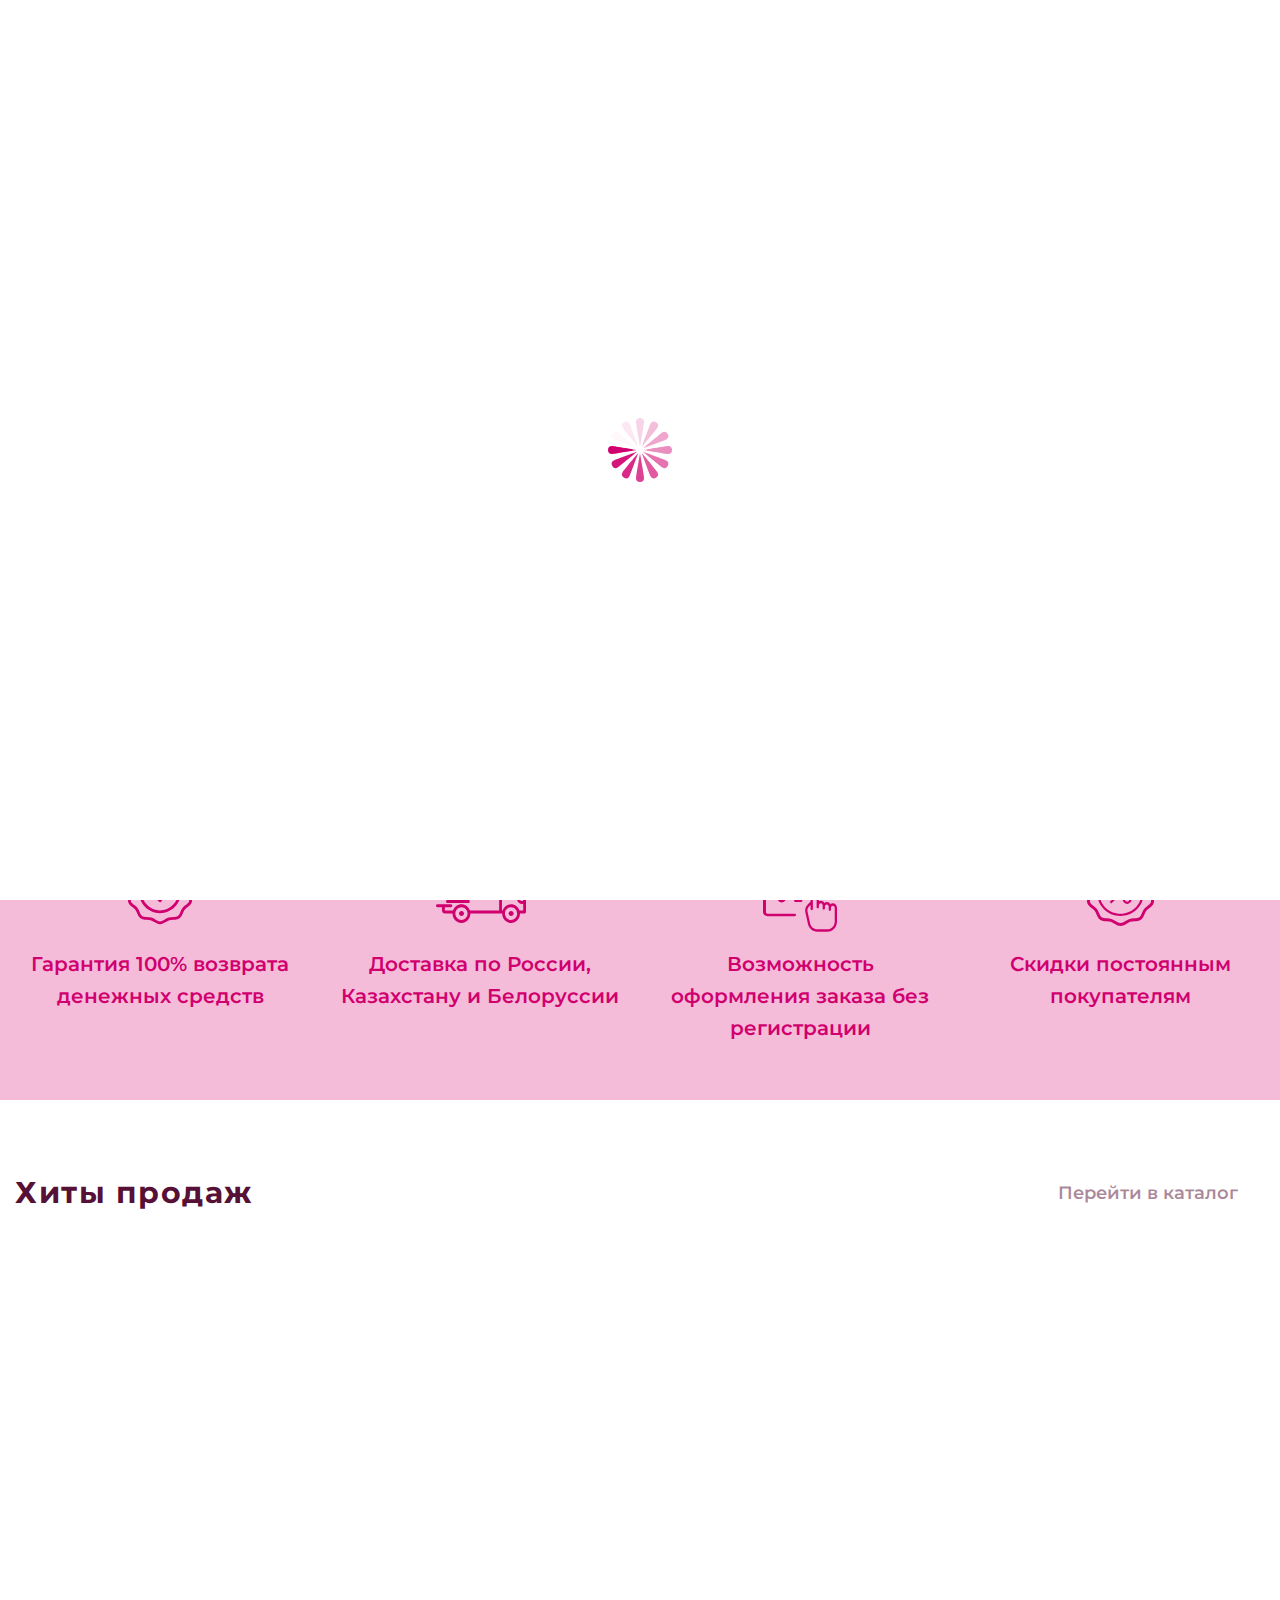
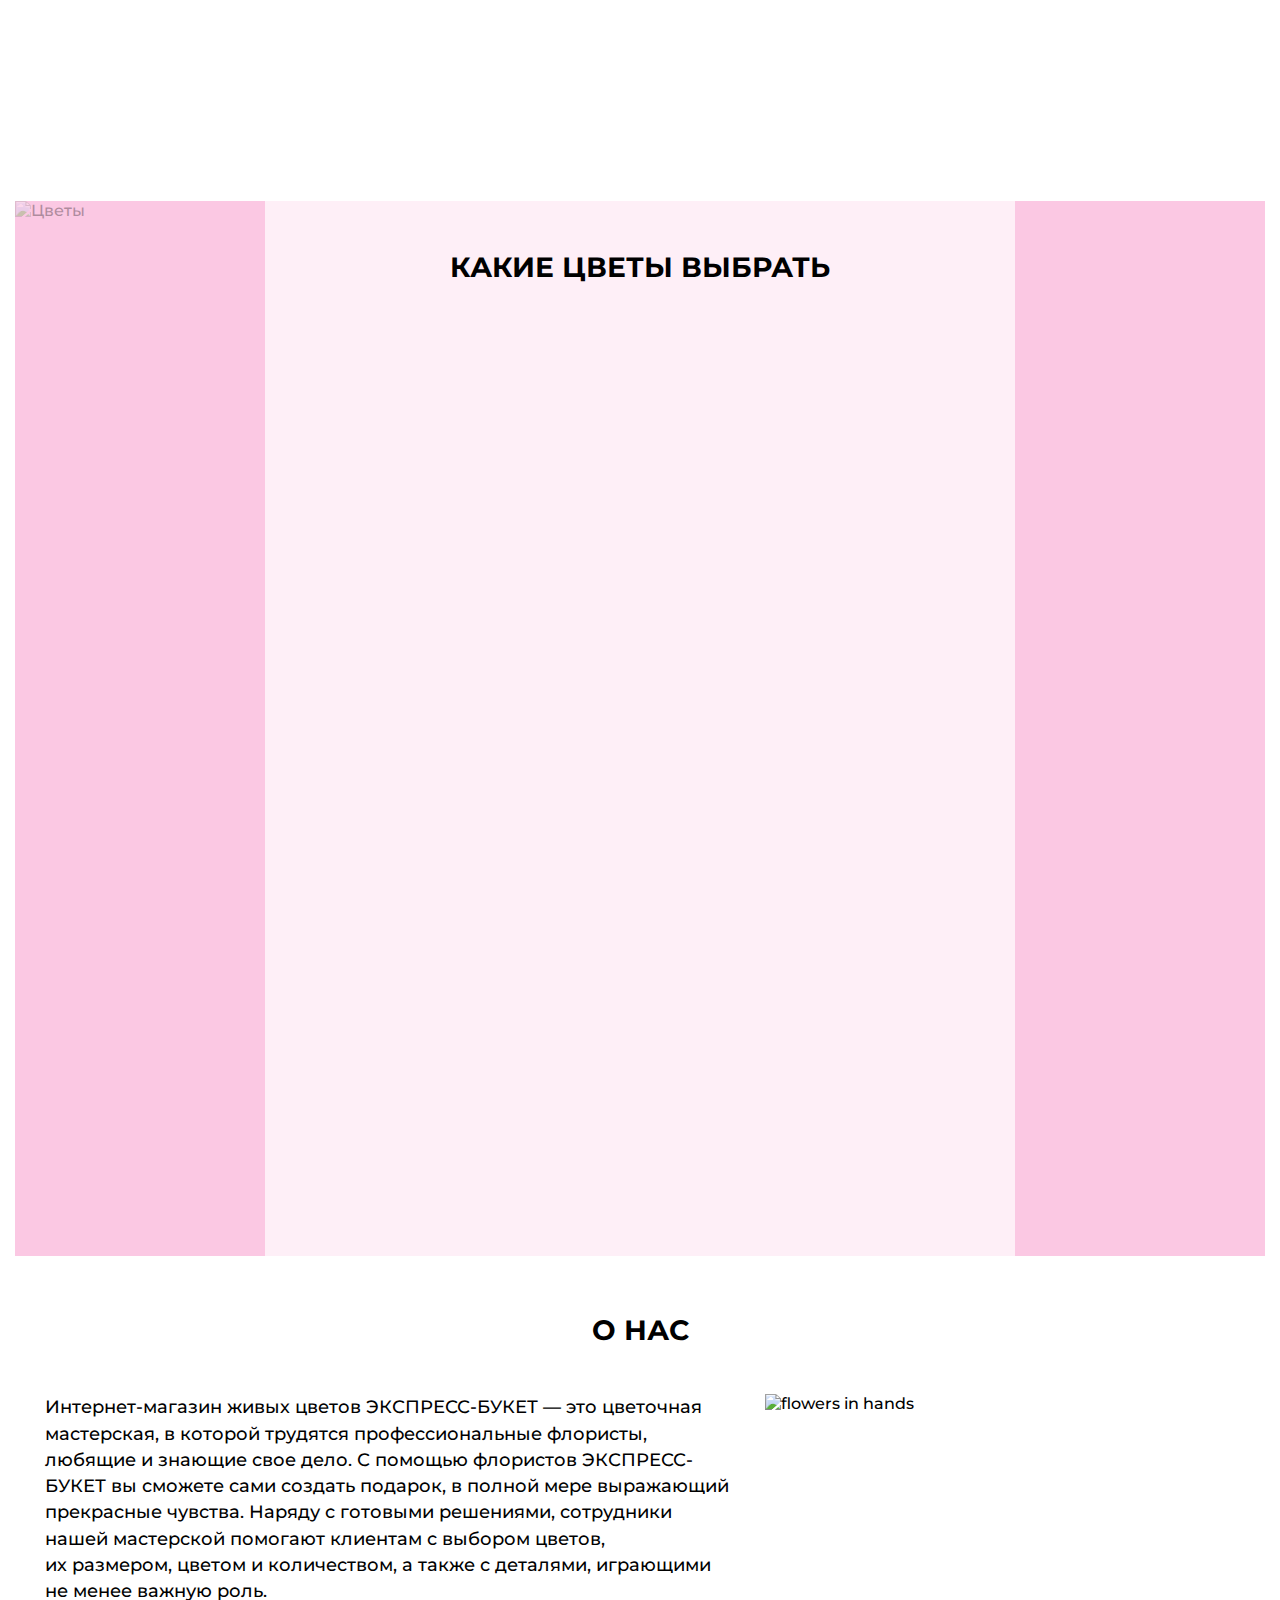
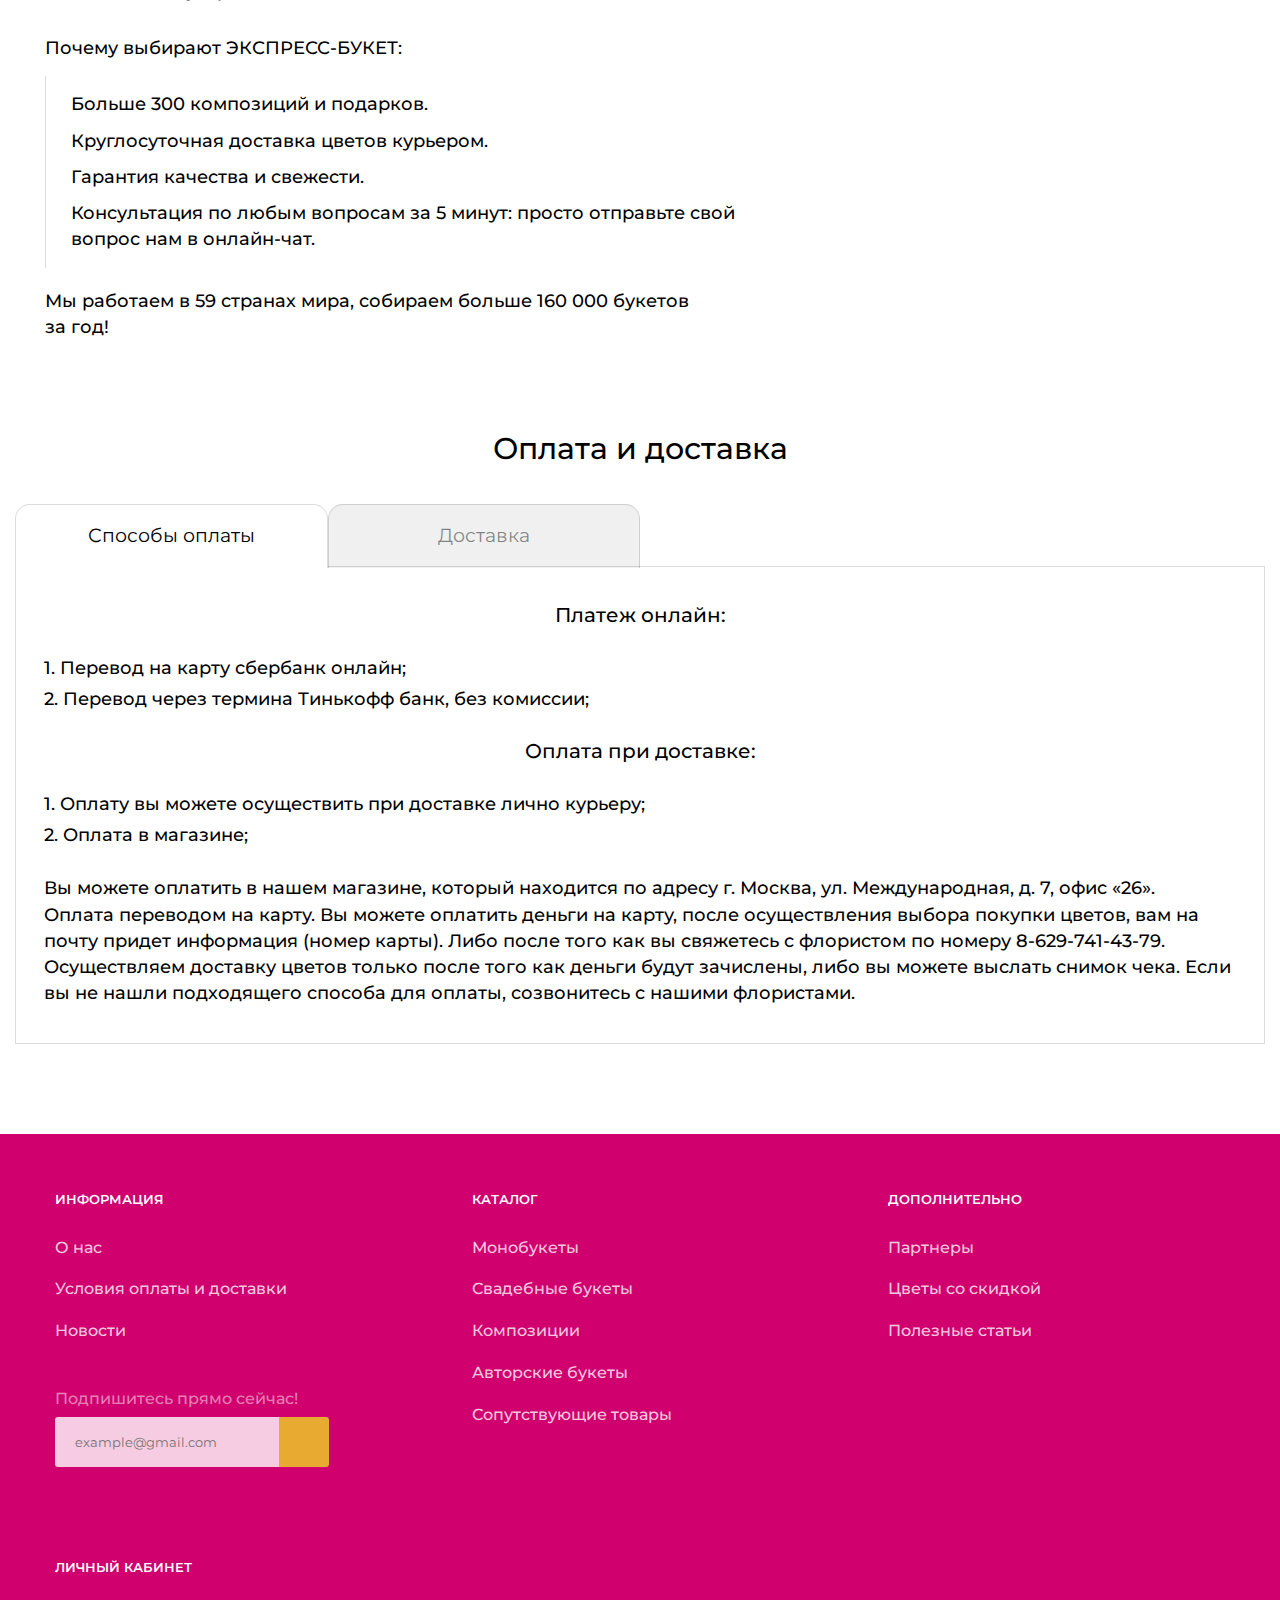
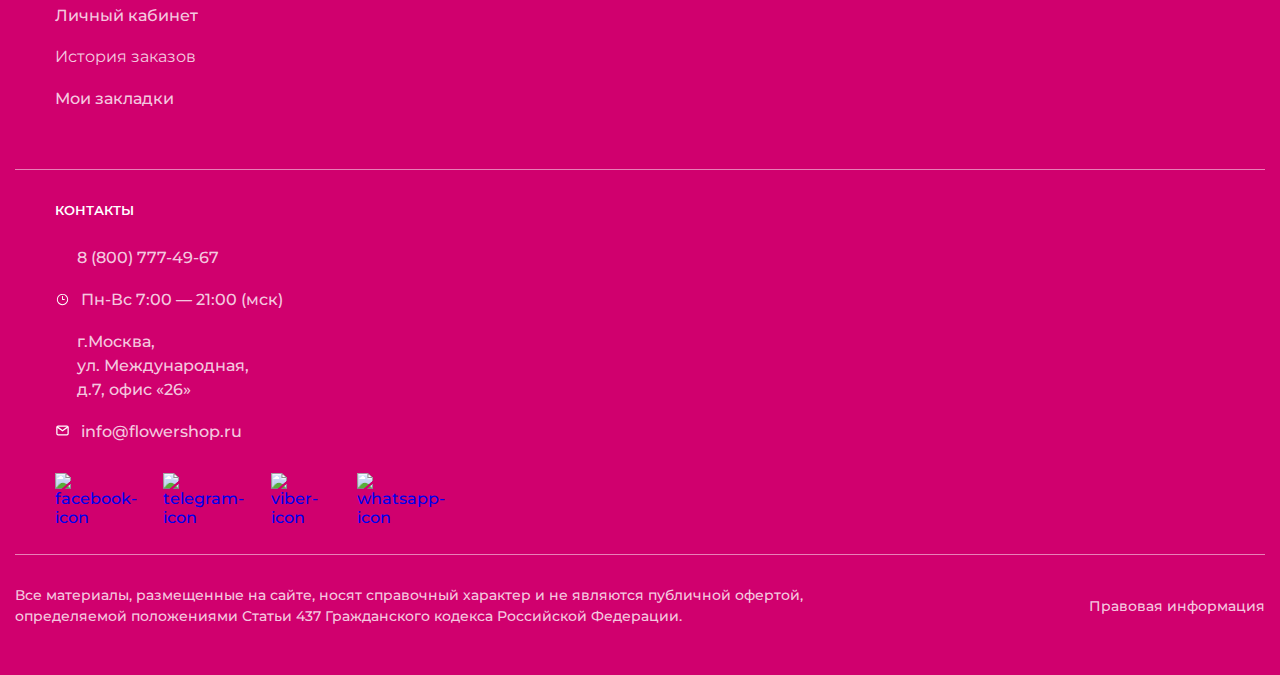
==== commit 71e49b98: "Add files via upload" ====
--- a/index.html
+++ b/index.html
@@ -9,12 +9,12 @@
     <link rel="icon" href="./favicon.ico" sizes="32x32">
     <link rel="icon" href="./files/favicon.svg" type="image/svg+xml">
     <link rel="apple-touch-icon" sizes="180x180" href="./files/apple-touch-icon.png">
-    <!-- <link rel="manifest" href="./files/site.webmanifest">     -->
+    <link rel="manifest" href="./files/site.webmanifest">
 
     <link rel="preconnect" href="https://fonts.googleapis.com">
     <link rel="preconnect" href="https://fonts.gstatic.com" crossorigin>
-    <link href="https://fonts.googleapis.com/css2?family=Montserrat:wght@400;500;600;700&display=swap&_v=20240325145620" rel="stylesheet">
-    <link rel="stylesheet" type="text/css" href="css/style.min.css?_v=20240325145620">
+    <link href="https://fonts.googleapis.com/css2?family=Montserrat:wght@400;500;600;700&display=swap&_v=20240325152827" rel="stylesheet">
+    <link rel="stylesheet" type="text/css" href="css/style.min.css?_v=20240325152827">
     <title>Экспресс-букет</title>
 </head>
   <body style="height: 100vh; overflow: hidden">
@@ -950,6 +950,6 @@
 
     </div>
 
-    <script defer src="js/app.min.js?_v=20240325145620"></script>
+    <script defer src="js/app.min.js?_v=20240325152827"></script>
   </body>
 </html>